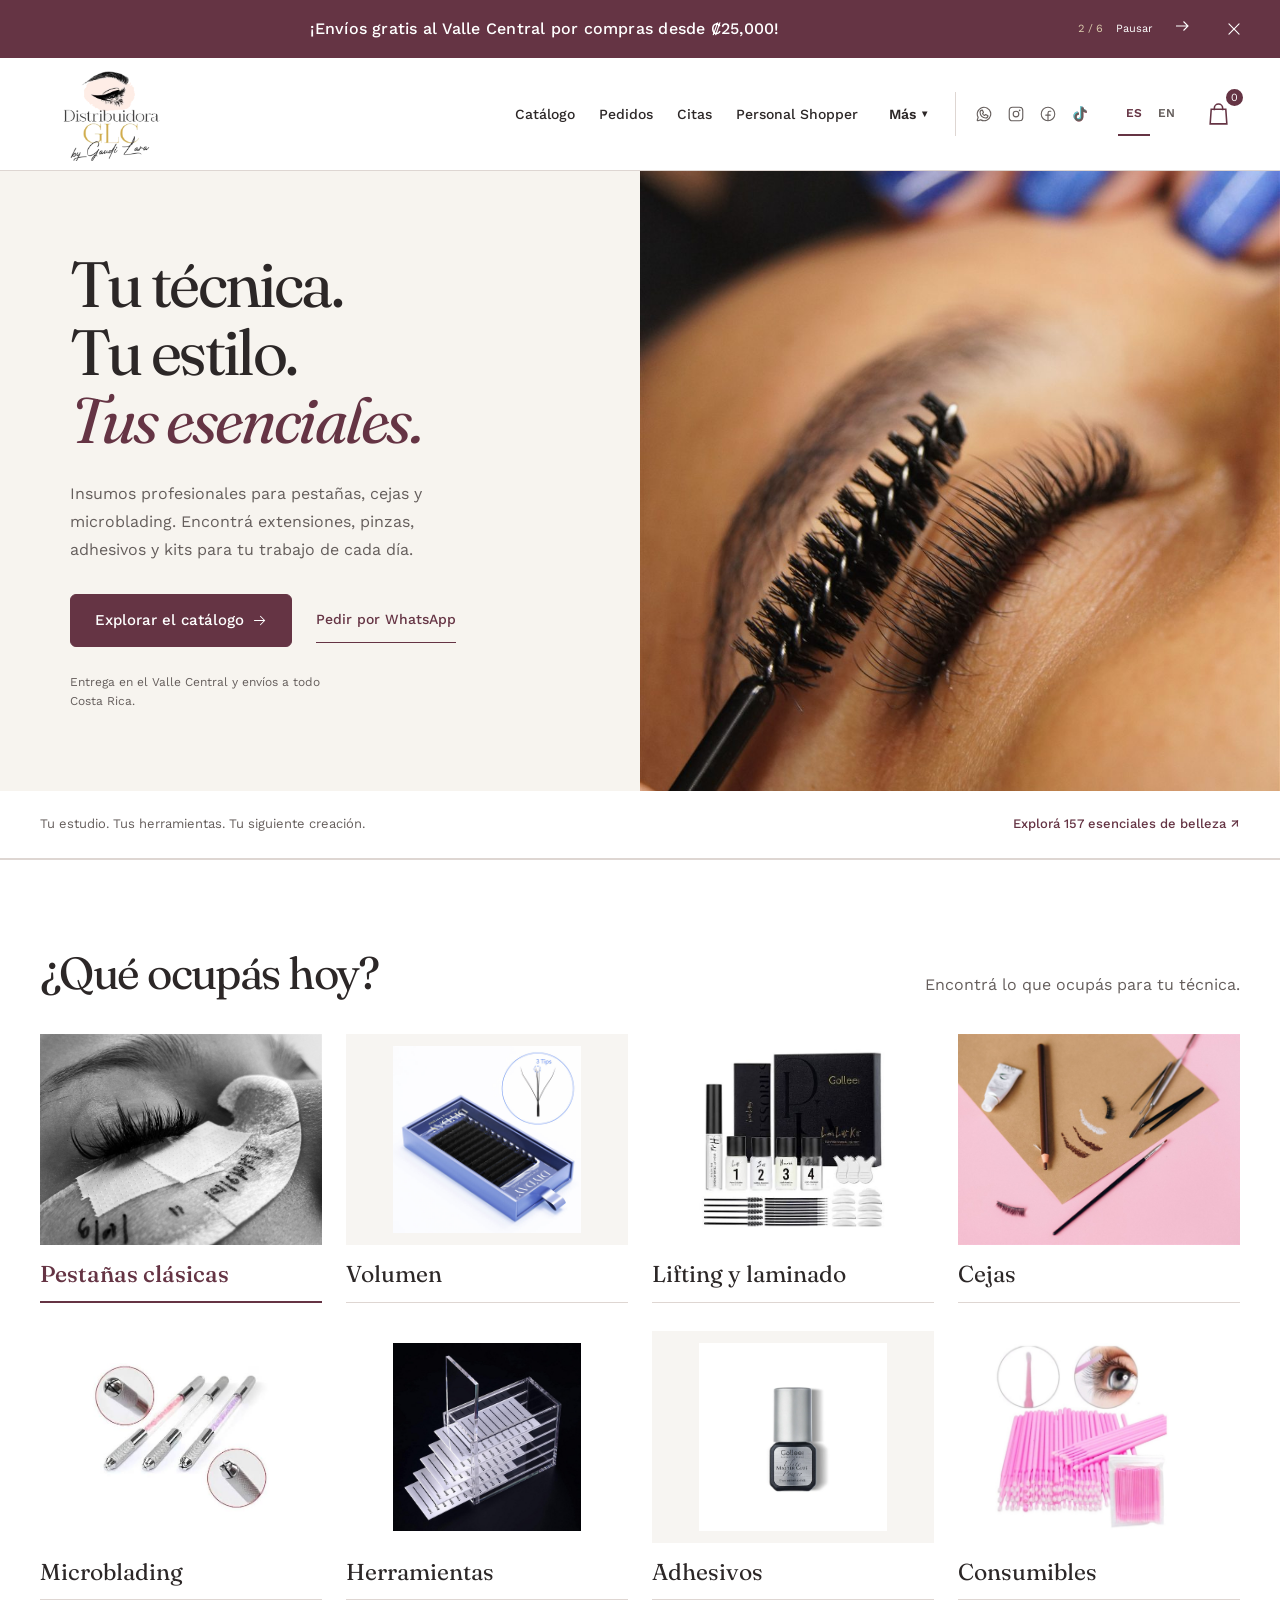
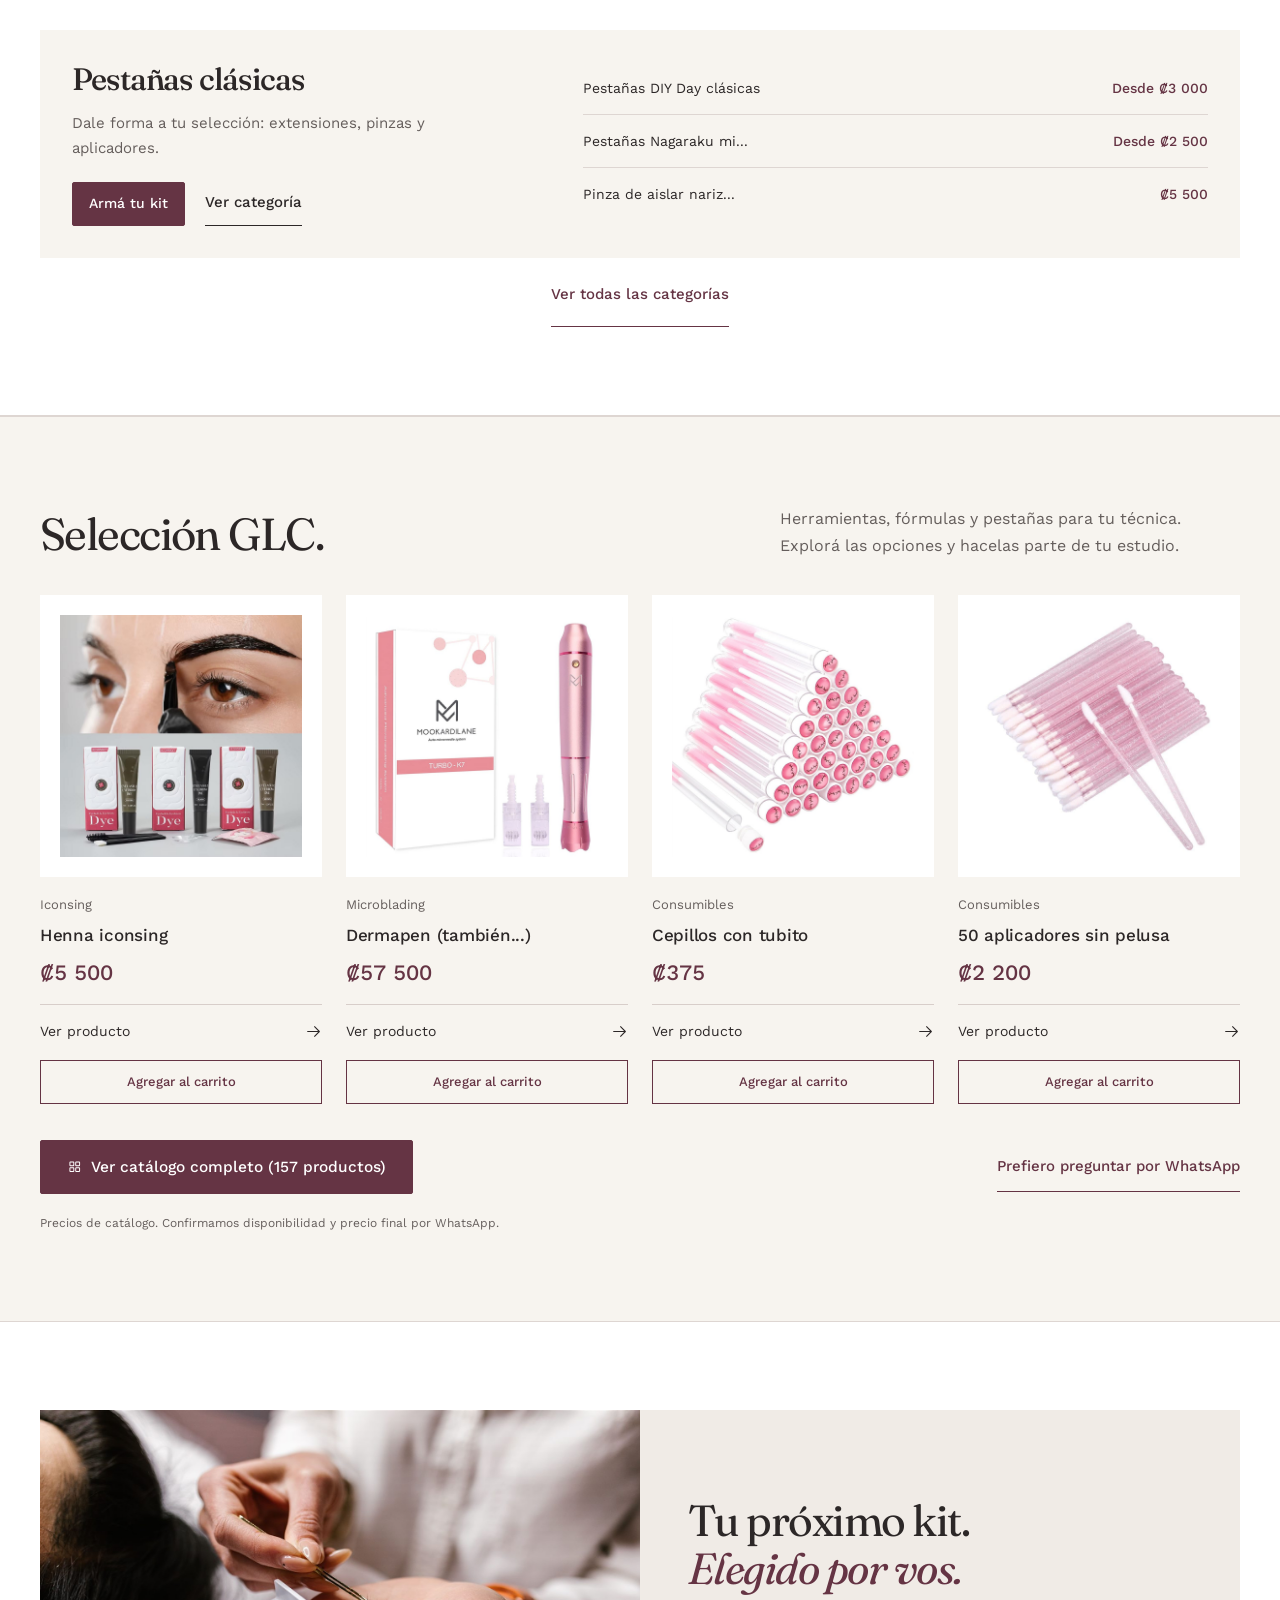
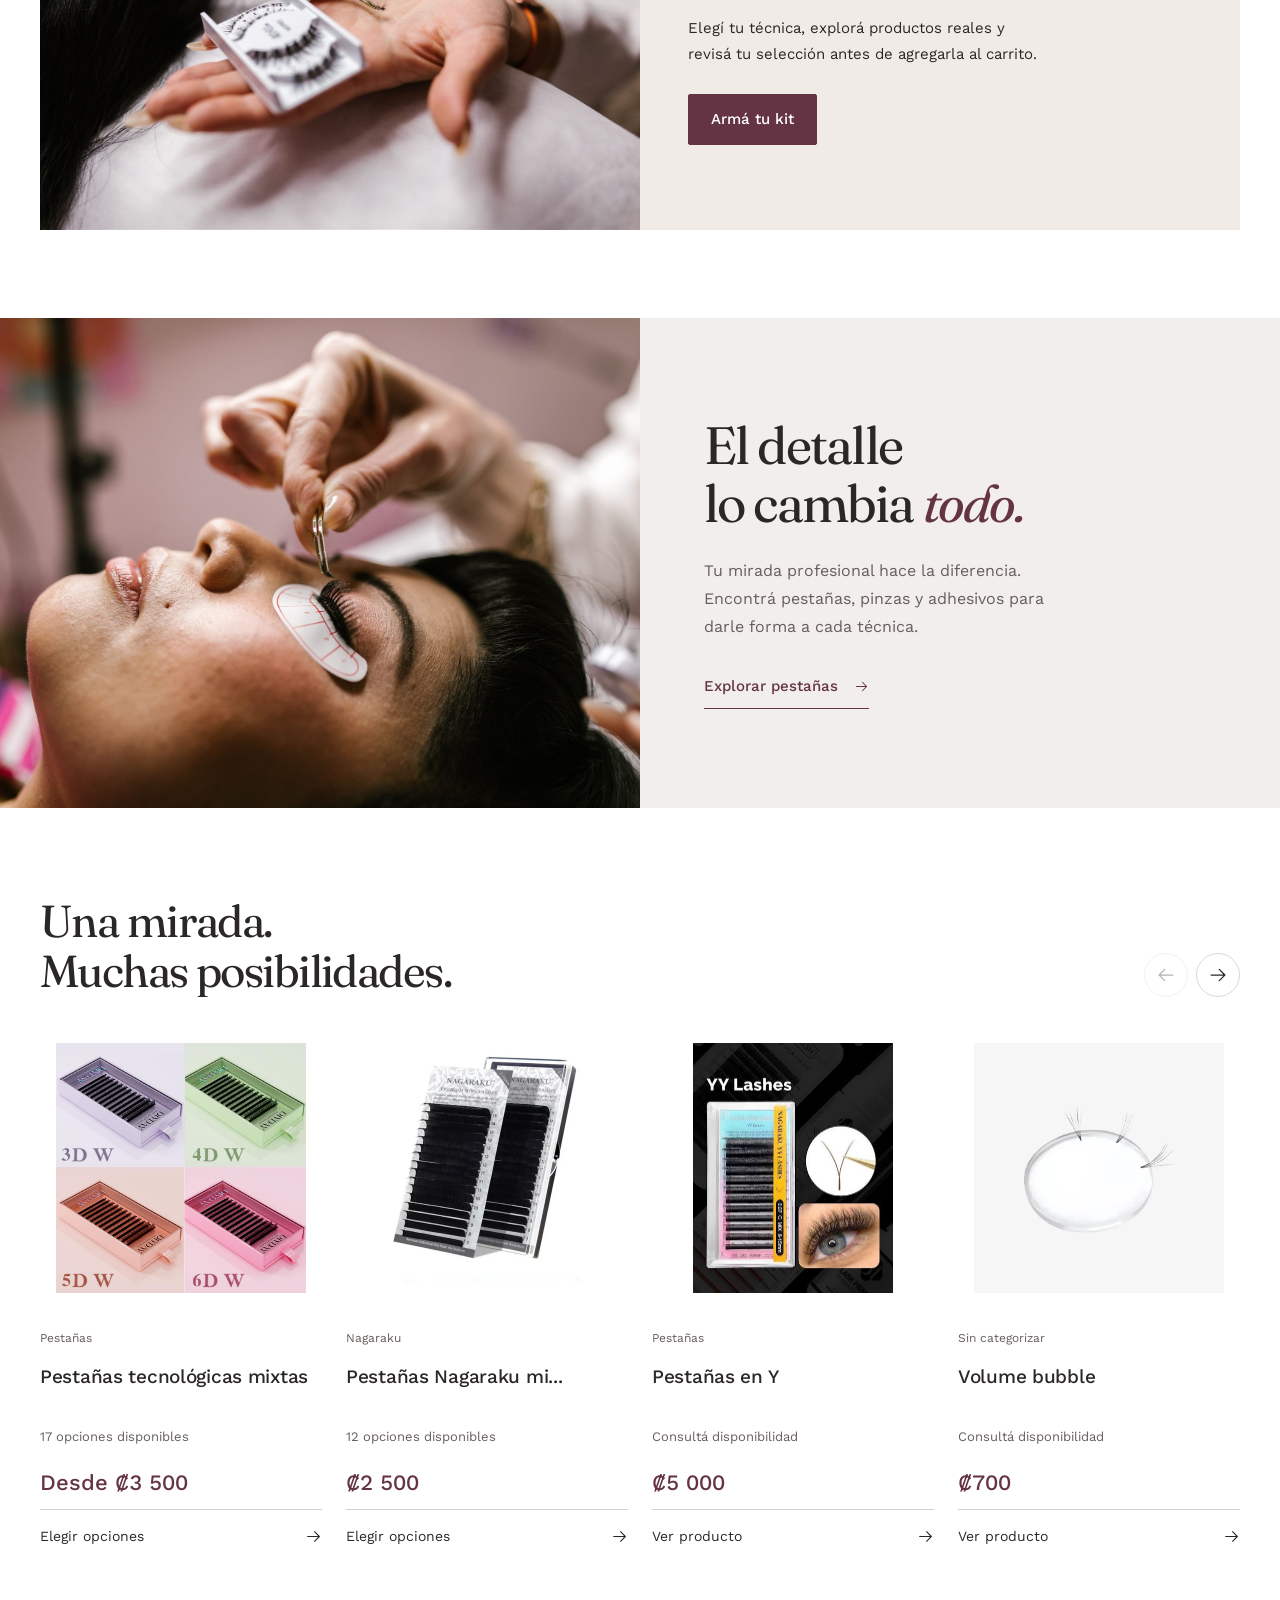
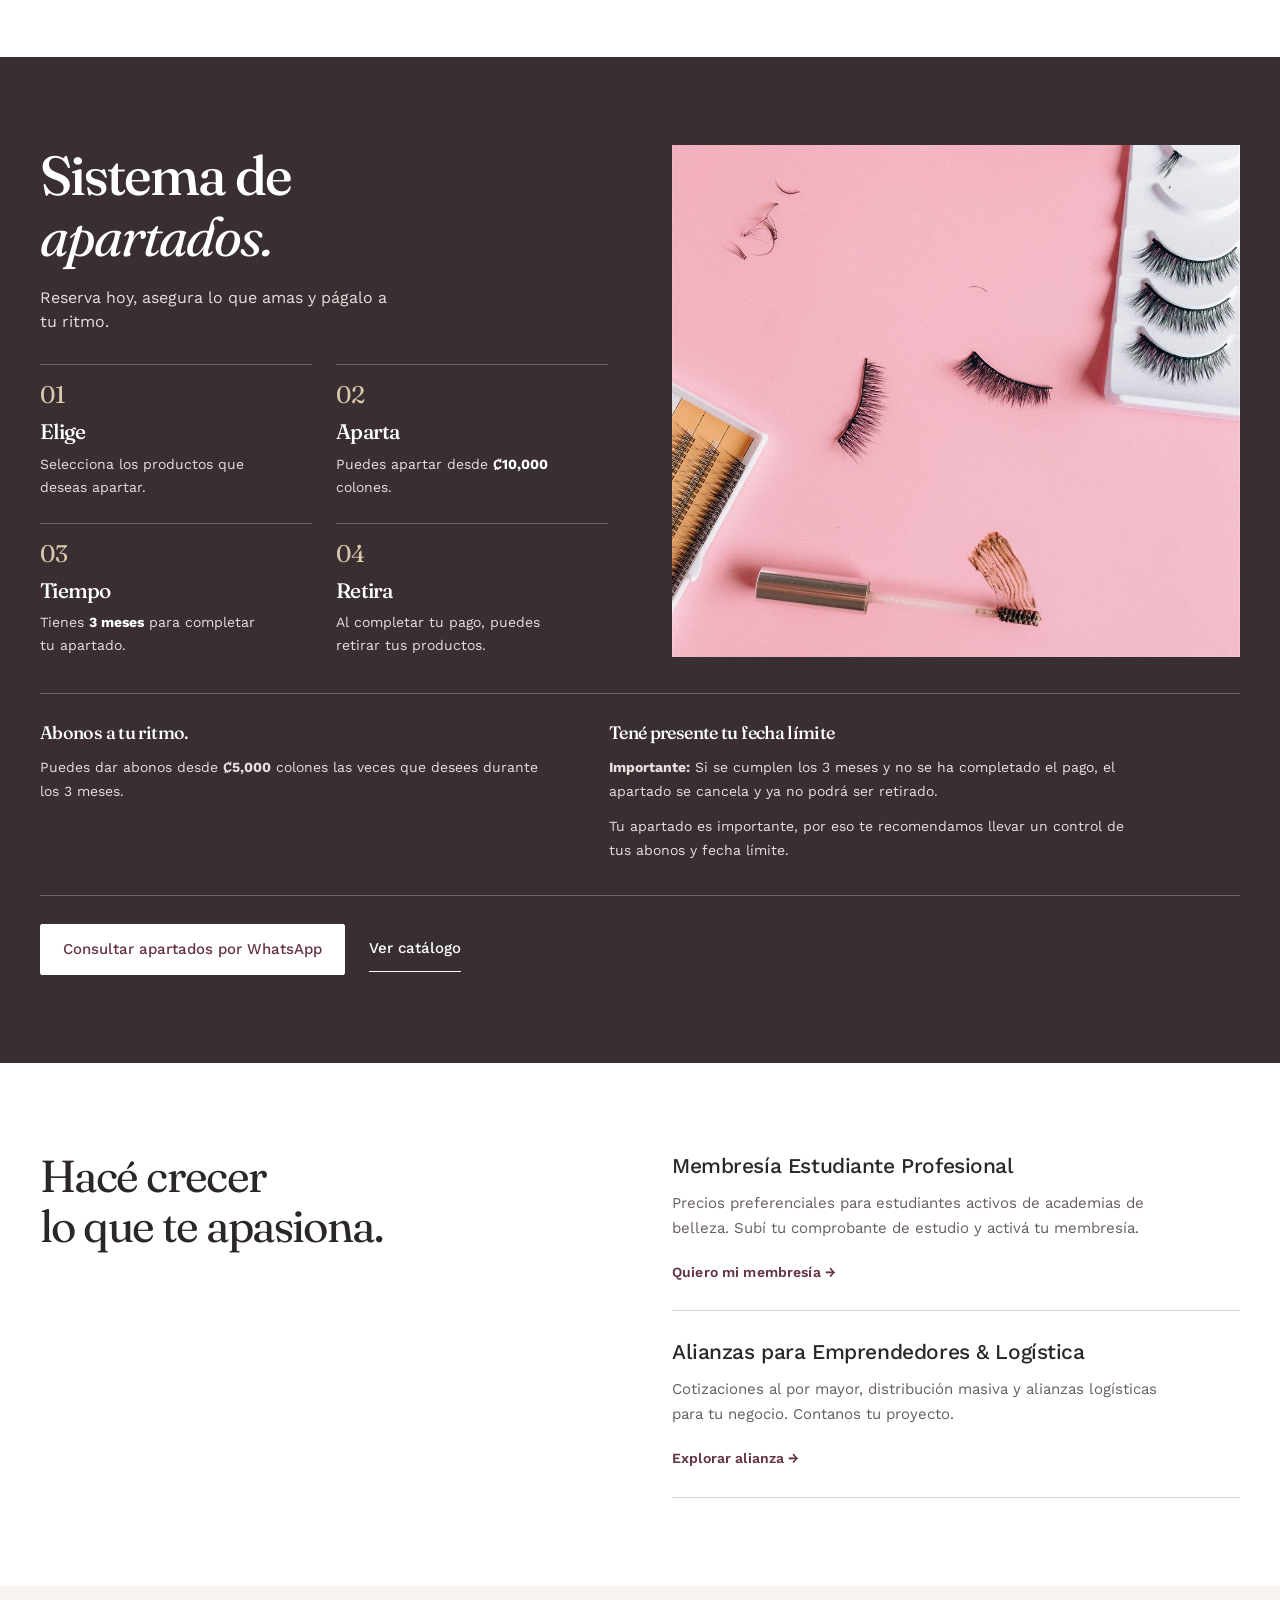
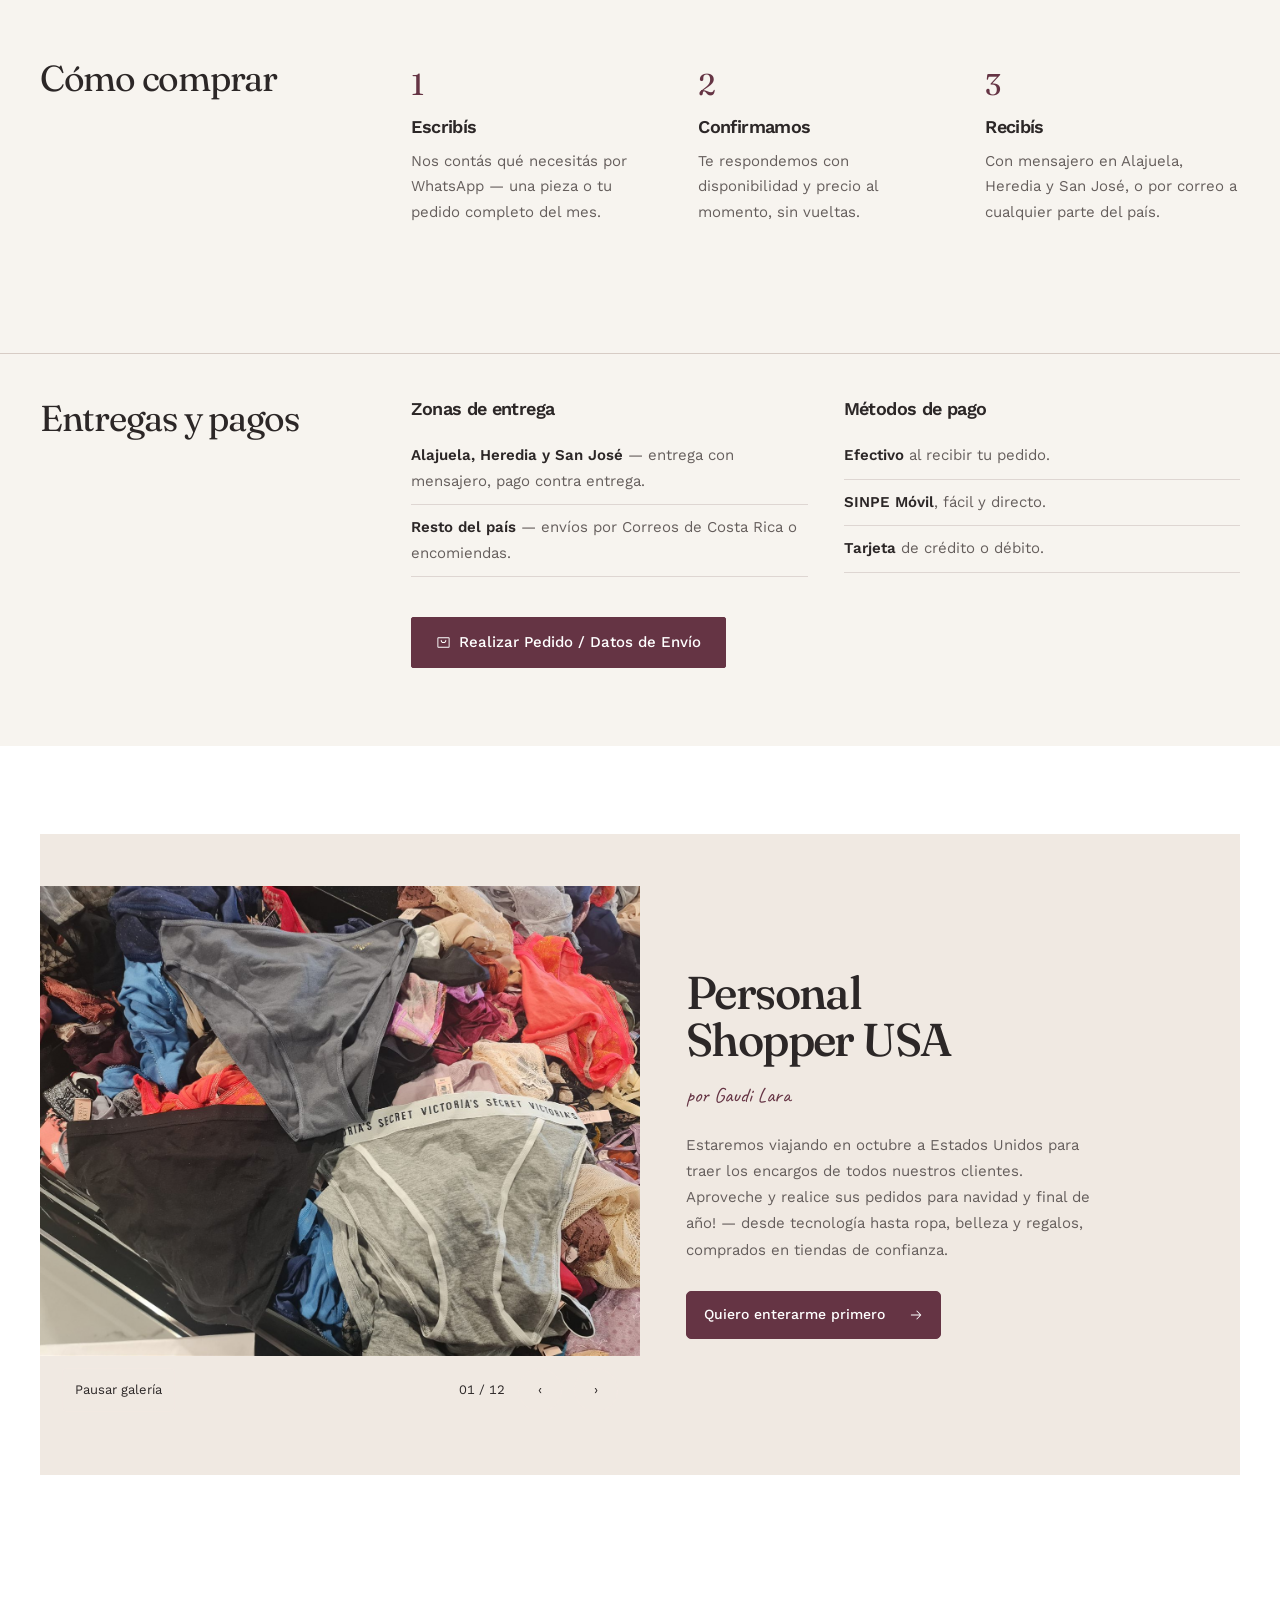
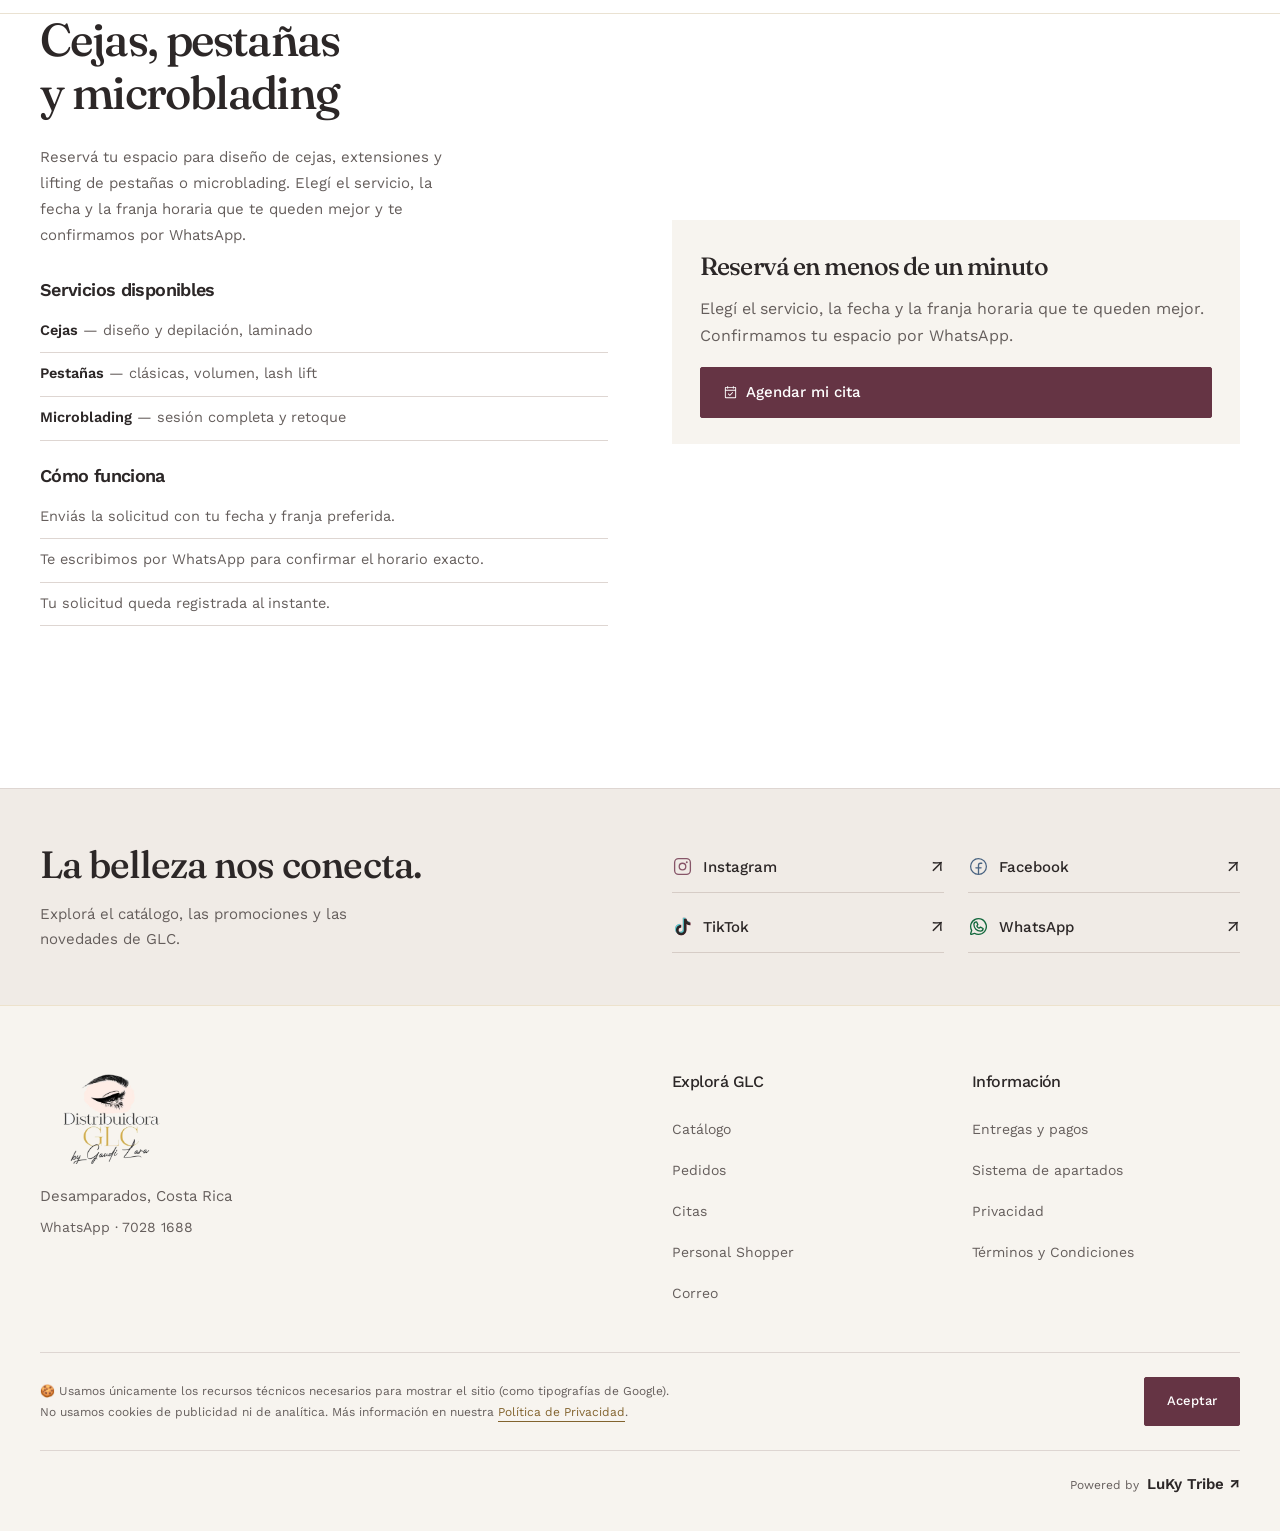
==== index.html @ bb4faa54 "feat: humanize GLC visuals and integrate owner product photography" ====
<!DOCTYPE html>
<html lang="es">
<head>
<meta charset="UTF-8">
<meta name="viewport" content="width=device-width, initial-scale=1.0">
<title>Distribuidora GLC — Suministros para pestañas y cejas</title>
<meta name="description" content="Extensiones de pestañas, pinzas, pegamentos y kits profesionales para técnicas de pestañas, cejas y microblading. Pedidos por WhatsApp, entrega en Alajuela, Heredia y San José, envíos a todo Costa Rica.">
<link rel="canonical" href="https://distribuidoraglc.com/">
<meta name="robots" content="index, follow">
<meta name="theme-color" content="#111111">

<meta property="og:type" content="website">
<meta property="og:site_name" content="Distribuidora GLC">
<meta property="og:title" content="Distribuidora GLC — Suministros para pestañas y cejas">
<meta property="og:description" content="Extensiones de pestañas, pinzas, pegamentos y kits profesionales para técnicas de pestañas, cejas y microblading. Pedidos por WhatsApp, entrega en el Valle Central y envíos a todo Costa Rica.">
<meta property="og:url" content="https://distribuidoraglc.com/">
<meta property="og:image" content="https://distribuidoraglc.com/img/hero-glc.jpg">
<meta property="og:image:width" content="959">
<meta property="og:image:height" content="960">
<meta property="og:locale" content="es_CR">
<meta name="twitter:card" content="summary_large_image">
<meta name="twitter:title" content="Distribuidora GLC — Suministros para pestañas y cejas">
<meta name="twitter:description" content="Extensiones, pinzas, pegamentos y kits profesionales para técnicas de pestañas y cejas. Pedidos por WhatsApp.">
<meta name="twitter:image" content="https://distribuidoraglc.com/img/hero-glc.jpg">

<link rel="icon" href="/favicon.ico" sizes="any">
<link rel="icon" type="image/png" sizes="32x32" href="/img/favicon-32.png">
<link rel="icon" type="image/png" sizes="16x16" href="/img/favicon-16.png">
<link rel="apple-touch-icon" sizes="180x180" href="/img/favicon-180.png">

<link rel="preconnect" href="https://fonts.googleapis.com">
<link rel="preconnect" href="https://fonts.gstatic.com" crossorigin>
<link href="https://fonts.googleapis.com/css2?family=Fraunces:opsz,wght@9..144,400;9..144,500;9..144,600&family=Work+Sans:wght@400;500;600;700&family=Caveat:wght@500;600&display=swap" rel="stylesheet">

<script type="application/ld+json">
{
  "@context": "https://schema.org",
  "@type": "LocalBusiness",
  "name": "Distribuidora GLC",
  "alternateName": "Distribuidora GLC by Gaudi Lara",
  "url": "https://distribuidoraglc.com/",
  "image": "https://distribuidoraglc.com/img/hero-glc.jpg",
  "logo": "https://distribuidoraglc.com/img/hero-glc.jpg",
  "email": "gaudicuentasglc@outlook.com",
  "telephone": "+506 7028-1688",
  "address": {
    "@type": "PostalAddress",
    "addressLocality": "Desamparados",
    "addressCountry": "CR"
  },
  "areaServed": "CR",
  "sameAs": [
    "https://www.instagram.com/distribuidoraglc",
    "https://www.facebook.com/share/1HtPLkXZZc/"
  ]
}
</script>
<style>
  :root {
    /* ---- Light Luxury / "Primer Mundo" palette (Sandbox) ---- */
    --paper: #FFFFFF;
    --blush: #F3DAD0;
    --ink: #111111;
    --ink-soft: #545454;
    --gold: #AD8A4E;
    --gold-light: #E4C989;
    --berry: #8B3A46;
    --berry-dark: #702E38;
    --line: rgba(17,17,17,0.07);
    --card: #FDFCFA;
    --shadow-soft: 0 4px 20px rgba(0,0,0,0.03);
    --shadow-hover: 0 20px 45px rgba(0,0,0,0.08);
    --ease-lux: cubic-bezier(0.25, 1, 0.5, 1);
  }

  * { box-sizing: border-box; }

  .icon {
    width: 1em;
    height: 1em;
    flex-shrink: 0;
    fill: currentColor;
    display: inline-block;
    vertical-align: -0.125em;
  }

  html { scroll-behavior: smooth; }

  body {
    margin: 0;
    background: var(--paper);
    color: var(--ink);
    font-family: 'Work Sans', sans-serif;
    font-size: 16px;
    line-height: 1.55;
    -webkit-font-smoothing: antialiased;
  }

  h1, h2, h3 {
    font-family: 'Fraunces', serif;
    font-weight: 500;
    line-height: 1.15;
    margin: 0;
    color: var(--ink);
  }

  p { margin: 0; }

  a { color: inherit; text-decoration: none; }

  .wrap {
    max-width: 1080px;
    margin: 0 auto;
    padding: 0 24px;
  }

  /* ---------- Promo banner ---------- */

  .promo-banner {
    background: linear-gradient(90deg, #1B1916 0%, #272019 50%, #1B1916 100%);
    color: #F4EADA;
    font-family: 'Work Sans', sans-serif;
    border-bottom: 1px solid rgba(173,138,78,0.35);
  }
  .promo-banner__inner {
    position: relative;
    max-width: 1080px;
    margin: 0 auto;
    padding: 10px 52px;
    display: flex;
    align-items: center;
    justify-content: center;
    gap: 14px;
  }
  .promo-banner__text {
    margin: 0;
    text-align: center;
    font-size: 13.5px;
    font-weight: 500;
    letter-spacing: 0.015em;
    color: #F4EADA;
  }
  .promo-banner__text .promo-tag {
    color: var(--gold);
    font-weight: 600;
  }
  .promo-banner__close {
    position: absolute;
    right: 14px;
    top: 50%;
    transform: translateY(-50%);
    display: inline-flex;
    align-items: center;
    justify-content: center;
    width: 26px;
    height: 26px;
    padding: 0;
    border: 0;
    border-radius: 999px;
    background: transparent;
    color: var(--gold);
    font-size: 18px;
    line-height: 1;
    cursor: pointer;
    transition: background 0.15s ease, color 0.15s ease;
  }
  .promo-banner__close:hover {
    background: rgba(173,138,78,0.18);
    color: #F4EADA;
  }
  .promo-banner.is-hidden { display: none; }

  @media (max-width: 600px) {
    .promo-banner__inner {
      padding: 9px 42px 9px 16px;
      justify-content: flex-start;
    }
    .promo-banner__text {
      text-align: left;
      font-size: 11.5px;
      line-height: 1.4;
    }
    .promo-banner__close { right: 8px; }
  }

  /* ---------- Header ---------- */

  header.site {
    position: sticky;
    top: 0;
    z-index: 20;
    background: rgba(255,255,255,0.82);
    backdrop-filter: blur(10px);
    -webkit-backdrop-filter: blur(10px);
    border-bottom: 1px solid var(--line);
    transition: box-shadow 0.4s var(--ease-lux);
  }

  .header-row {
    display: flex;
    align-items: center;
    justify-content: space-between;
    padding: 14px 24px;
    max-width: 1080px;
    margin: 0 auto;
  }

  .wordmark {
    font-family: 'Fraunces', serif;
    font-size: 20px;
    letter-spacing: 0.01em;
  }
  .wordmark span { color: var(--gold); }

  .btn {
    display: inline-flex;
    align-items: center;
    gap: 8px;
    padding: 11px 20px;
    border-radius: 999px;
    font-family: 'Work Sans', sans-serif;
    font-weight: 600;
    font-size: 14.5px;
    white-space: nowrap;
    transition: transform 0.4s var(--ease-lux), background 0.3s ease, box-shadow 0.4s var(--ease-lux);
  }
  .btn-primary {
    background: var(--berry);
    color: #FFF4EF;
  }
  .btn-primary:hover {
    background: var(--berry-dark);
    transform: translateY(-3px);
    box-shadow: var(--shadow-hover);
  }
  .btn-ghost {
    color: var(--ink);
    border-bottom: 1.5px solid var(--gold);
    border-radius: 0;
    padding: 4px 2px;
  }

  header .btn-primary { padding: 9px 18px; font-size: 13.5px; }

  .header-nav {
    display: flex;
    align-items: center;
    flex-wrap: wrap;
    justify-content: flex-end;
    gap: 9px;
  }
  .btn-nav {
    padding: 8px 14px;
    font-size: 13px;
    gap: 6px;
    color: var(--ink);
    background: rgba(42,36,34,0.05);
    border: 1px solid var(--line);
  }
  .btn-nav:hover {
    background: var(--blush);
    border-color: transparent;
    transform: translateY(-2px);
    box-shadow: var(--shadow-soft);
  }

  .nav-more { position: relative; }
  .nav-more__caret { display: inline-block; font-size: 10px; transition: transform 0.25s var(--ease-lux); }
  .nav-more.is-open .nav-more__caret { transform: rotate(180deg); }
  .nav-more__menu {
    position: absolute; top: calc(100% + 8px); right: 0; z-index: 25; min-width: 170px;
    background: var(--paper); border: 1px solid var(--line); border-radius: 14px;
    box-shadow: var(--shadow-hover); padding: 8px; display: none; flex-direction: column; gap: 2px;
  }
  .nav-more.is-open .nav-more__menu { display: flex; }
  .nav-more__menu a {
    display: flex; align-items: center; gap: 8px; padding: 10px 12px; border-radius: 9px;
    font-size: 13.5px; font-weight: 600; color: var(--ink); transition: background 0.2s ease;
  }
  .nav-more__menu a:hover { background: var(--blush); }
  .nav-more__menu .icon { color: var(--gold); }

  @media (max-width: 860px) {
    .header-row {
      flex-wrap: wrap;
      justify-content: center;
      gap: 12px;
    }
    .header-nav {
      width: 100%;
      justify-content: center;
      gap: 8px;
    }
    .btn-nav { padding: 7px 12px; font-size: 12.5px; }
  }

  /* ---------- Hero ---------- */

  .hero { padding: 76px 0 72px; background: #FAF8F5; }
  .hero .wrap {
    display: grid; grid-template-columns: 1.12fr 1fr;
    gap: clamp(32px, 5vw, 72px); align-items: center;
  }
  .hero-copy, .hero-art { min-width: 0; }
  .hero-eyebrow {
    margin: 0 0 22px; font-size: 11px; font-weight: 600;
    letter-spacing: 0.14em; text-transform: uppercase; color: var(--berry);
  }
  .hero h1 {
    font-size: clamp(38px, 4.8vw, 58px); line-height: 1.08;
    letter-spacing: -0.035em; max-width: 15ch; text-wrap: balance;
  }
  .hero h1 span { color: var(--berry); }
  .hero .lede {
    margin-top: 24px; max-width: 43ch; color: var(--ink-soft);
    font-size: 16px; line-height: 1.75;
  }
  .hero .ctas {
    margin-top: 30px; display: flex; align-items: center;
    gap: 20px; flex-wrap: wrap;
  }
  .hero .btn-primary {
    min-height: 48px; padding: 14px 22px; border-radius: 6px;
    white-space: normal; justify-content: center;
  }
  .hero .btn-primary:hover { transform: none; box-shadow: none; }
  .hero .btn-ghost { min-height: 44px; font-size: 14px; }
  .hero-delivery {
    margin-top: 24px; max-width: 40ch; color: var(--ink-soft);
    font-size: 12px; line-height: 1.65;
  }
  .hero .wrap { grid-template-columns: 1fr; }
  .hero-copy { width: 100%; max-width: 780px; margin: 0 auto; }
  .hero.has-image .wrap { grid-template-columns: minmax(0, .92fr) minmax(0, 1.08fr); }
  .hero-media { margin: 0; min-width: 0; }
  .hero-media img { display: block; width: 100%; height: auto; aspect-ratio: 6 / 5; object-fit: cover; object-position: 52% 48%; }
  @media (max-width: 820px) {
    .hero { padding: 44px 0 40px; }
    .hero .wrap { grid-template-columns: 1fr; gap: 0; }
    .hero h1 { max-width: 18ch; }
    .hero-copy { max-width: none; }
    .hero.has-image .wrap { grid-template-columns: 1fr; }
    .hero-media img { max-height: 62vh; aspect-ratio: 4 / 3; object-position: 50% 48%; }
  }
  @media (max-width: 480px) {
    .hero .wrap { padding-inline: 20px; }
    .hero-eyebrow { font-size: 10px; letter-spacing: 0.1em; margin-bottom: 18px; }
    .hero .lede { margin-top: 20px; font-size: 15px; }
    .hero .ctas { flex-direction: column; align-items: stretch; gap: 10px; }
    .hero .btn-ghost { align-self: center; }
    .hero-delivery { margin-top: 18px; }
  }

  /* ---------- Franja cinematográfica: fotografía real, sin video falso ---------- */
  .cine { position: relative; background: #14110F; padding: 60px 0 52px; overflow: hidden; }
  .cine__grain {
    position: absolute; inset: 0; pointer-events: none; opacity: 0.5; mix-blend-mode: overlay;
    background-image: url("data:image/svg+xml,%3Csvg xmlns='http://www.w3.org/2000/svg'%3E%3Cfilter id='n'%3E%3CfeTurbulence type='fractalNoise' baseFrequency='0.85' numOctaves='2' stitchTiles='stitch'/%3E%3C/filter%3E%3Crect width='100%25' height='100%25' filter='url(%23n)'/%3E%3C/svg%3E");
  }
  .cine__caption { position: relative; text-align: center; max-width: 46ch; margin: 0 auto 36px; }
  .cine__kicker { font-size: 13px; font-weight: 600; letter-spacing: 0.14em; text-transform: uppercase; color: var(--gold-light); margin-bottom: 10px; }
  .cine__caption h2 { color: #FBF6F0; font-size: clamp(23px, 3.2vw, 32px); }
  .cine__strip {
    position: relative; display: grid; grid-template-columns: repeat(4, 1fr); gap: 3px;
    -webkit-mask-image: linear-gradient(90deg, transparent 0, #000 4%, #000 96%, transparent 100%);
    mask-image: linear-gradient(90deg, transparent 0, #000 4%, #000 96%, transparent 100%);
  }
  .cine__frame { position: relative; aspect-ratio: 3 / 4; overflow: hidden; margin: 0; }
  .cine__frame img {
    width: 100%; height: 100%; object-fit: cover; display: block;
    transform: scale(1.1); transition: transform 6s var(--ease-lux);
  }
  .cine__strip.is-visible .cine__frame img { transform: scale(1); }
  .cine__frame:hover img { transform: scale(1.06); transition-duration: 0.8s; }
  .cine__frame figcaption {
    position: absolute; left: 0; right: 0; bottom: 0; margin: 0; padding: 16px 12px 12px;
    background: linear-gradient(to top, rgba(0,0,0,0.7), transparent);
    color: #FBF6F0; font-size: 11px; font-weight: 600; letter-spacing: 0.05em; text-transform: uppercase;
  }
  @media (max-width: 700px) {
    .cine { padding: 44px 0 40px; }
    .cine__strip { grid-template-columns: repeat(2, 1fr); gap: 4px; }
  }
  @media (prefers-reduced-motion: reduce) {
    .cine__frame img { transition: none; transform: none; }
    .cine__frame:hover img { transform: none; }
  }

  /* ---------- Sections ---------- */

  section { padding: 50px 0; }
  .section-head { max-width: 46ch; margin-bottom: 30px; }
  .section-head h2 { font-size: clamp(26px, 3.4vw, 34px); }
  .section-head p.kicker {
    font-size: 14px;
    color: var(--gold);
    font-weight: 600;
    margin-bottom: 8px;
  }

  /* Steps */
  .steps {
    display: flex;
    flex-wrap: wrap;
    gap: 28px;
  }
  .step {
    flex: 1 1 220px;
    border-top: 1px solid var(--line);
    padding-top: 18px;
    transition: border-color 0.4s var(--ease-lux);
  }
  .step:hover { border-top-color: var(--gold); }
  .step .num {
    font-family: 'Fraunces', serif;
    font-size: 34px;
    color: var(--gold);
    display: block;
    margin-bottom: 6px;
  }
  .step h3 { font-size: 19px; margin-bottom: 6px; }
  .step p { color: var(--ink-soft); font-size: 15px; }

  /* Catalog */
  .catalog-wrap { background: var(--paper); border-top: 1px solid var(--line); border-bottom: 1px solid var(--line); }
  .cat-grid {
    display: grid;
    grid-template-columns: repeat(auto-fit, minmax(230px, 1fr));
    gap: 22px;
  }
  /* ---- Rail editorial: una categoría destacada (más movimiento) + el resto en
     formato compacto -- nunca 12 tarjetas idénticas en fila. ---- */
  .cat-grid--editorial { grid-template-columns: repeat(4, 1fr); }
  .cat-grid--editorial .cat-card--feature { grid-column: span 2; }
  .cat-grid--editorial .cat-card--feature .cat-card__photo { aspect-ratio: 16 / 9; }
  .cat-grid--editorial .cat-card--feature h3 { font-size: 22px; }
  @media (max-width: 700px) {
    .cat-grid--editorial { grid-template-columns: repeat(2, 1fr); }
  }
  .cat-card {
    display: block;
    width: 100%;
    text-align: left;
    font: inherit;
    color: inherit;
    cursor: pointer;
    background: var(--card);
    border: 1px solid var(--line);
    border-radius: 18px;
    padding: 20px 20px 26px;
    box-shadow: var(--shadow-soft);
    transition: transform 0.4s var(--ease-lux), box-shadow 0.4s var(--ease-lux), border-color 0.4s var(--ease-lux);
  }
  .cat-card:hover, .cat-card:focus-visible {
    transform: translateY(-4px);
    box-shadow: var(--shadow-hover);
    border-color: rgba(173,138,78,0.35);
  }
  .cat-card__photo,
  .feat-card__photo {
    position: relative;
    width: 100%;
    aspect-ratio: 4 / 5;
    border-radius: 14px;
    overflow: hidden;
    margin-bottom: 16px;
    background:
      radial-gradient(circle at 30% 20%, rgba(255,255,255,0.9), transparent 55%),
      linear-gradient(150deg, var(--blush) 0%, #FDF8F4 60%, #FFFFFF 100%);
    display: flex;
    align-items: center;
    justify-content: center;
  }
  .feat-card__photo { aspect-ratio: 1; margin-bottom: 0; border-radius: 0; }
  .cat-card__photo img,
  .feat-card__photo img {
    position: absolute;
    inset: 0;
    width: 100%;
    height: 100%;
    object-fit: cover;
    display: block;
    transition: transform 0.6s var(--ease-lux);
  }
  .cat-card:hover .cat-card__photo img,
  .feat-card:hover .feat-card__photo img { transform: scale(1.08); }

  /* ---- Estado sin foto: identidad por categoría (tinte + ícono + monograma),
     compartida con el catálogo completo -- nunca el mismo ícono genérico
     repetido en todas las tarjetas. ---- */
  .cat-card__photo[data-tint="gold"], .feat-card__photo[data-tint="gold"] { background: radial-gradient(circle at 30% 18%, rgba(255,255,255,0.85), transparent 55%), linear-gradient(150deg, var(--gold-light) 0%, var(--blush) 55%, #FFFDF9 100%); }
  .cat-card__photo[data-tint="berry"], .feat-card__photo[data-tint="berry"] { background: radial-gradient(circle at 30% 18%, rgba(255,255,255,0.85), transparent 55%), linear-gradient(150deg, rgba(139,58,70,0.24) 0%, var(--blush) 55%, #FFFDF9 100%); }
  .cat-card__photo[data-tint="neutral"], .feat-card__photo[data-tint="neutral"] { background: radial-gradient(circle at 30% 18%, rgba(255,255,255,0.9), transparent 55%), linear-gradient(150deg, var(--blush) 0%, #FDF8F4 60%, #FFFFFF 100%); }
  .cat-card__photo[data-tint="ink"], .feat-card__photo[data-tint="ink"] { background: radial-gradient(circle at 30% 18%, rgba(255,255,255,0.85), transparent 55%), linear-gradient(150deg, rgba(17,17,17,0.1) 0%, #F4F1ED 55%, #FFFFFF 100%); }
  .cat-card__photo::before, .feat-card__photo::before {
    content: ""; position: absolute; inset: 0; pointer-events: none;
    background-image: repeating-linear-gradient(135deg, rgba(17,17,17,0.035) 0, rgba(17,17,17,0.035) 1px, transparent 1px, transparent 13px);
    opacity: 0.6;
  }
  .cat-card__photo.has-photo::before, .feat-card__photo.has-photo::before { display: none; }
  .ph-mono {
    position: absolute; top: -0.05em; left: 50%; transform: translateX(-50%);
    font-family: 'Fraunces', serif; font-weight: 500; font-size: 92px; line-height: 1;
    color: rgba(17,17,17,0.055); pointer-events: none; user-select: none;
  }
  .cat-card__photo[data-tint="gold"] .ph-mono, .feat-card__photo[data-tint="gold"] .ph-mono { color: rgba(173,138,78,0.14); }
  .cat-card__photo[data-tint="berry"] .ph-mono, .feat-card__photo[data-tint="berry"] .ph-mono { color: rgba(139,58,70,0.13); }
  .cat-card__placeholder {
    position: relative;
    display: flex;
    flex-direction: column;
    align-items: center;
    gap: 10px;
    padding: 0 16px;
    text-align: center;
  }
  .cat-card__icon {
    width: 46px;
    height: 46px;
    display: flex;
    align-items: center;
    justify-content: center;
    border-radius: 999px;
    background: rgba(255,255,255,0.7);
    border: 1px solid rgba(173,138,78,0.3);
    color: var(--gold);
    transition: transform 0.4s var(--ease-lux);
  }
  .cat-card:hover .cat-card__icon, .feat-card:hover .cat-card__icon { transform: scale(1.06); }
  .cat-card__photo[data-tint="berry"] .cat-card__icon, .feat-card__photo[data-tint="berry"] .cat-card__icon { color: var(--berry); border-color: rgba(139,58,70,0.35); }
  .cat-card__photo[data-tint="ink"] .cat-card__icon, .feat-card__photo[data-tint="ink"] .cat-card__icon { color: var(--ink-soft); border-color: rgba(17,17,17,0.16); }
  .cat-card__icon .icon { width: 20px; height: 20px; }
  .cat-card__placeholder span {
    font-size: 11.5px;
    font-weight: 600;
    letter-spacing: 0.04em;
    text-transform: uppercase;
    color: var(--ink-soft);
    opacity: 0.85;
  }
  .cat-card .mark {
    width: 34px; height: 2px; background: var(--berry); margin-bottom: 16px;
  }
  .cat-card h3 { font-size: 18px; margin-bottom: 6px; }
  .cat-card p { color: var(--ink-soft); font-size: 14.5px; }
  .cat-card__count { display: inline-flex; align-items: center; gap: 6px; margin-top: 12px; font-size: 13px; font-weight: 600; color: var(--gold); }
  .cat-card__count .icon { width: 13px; height: 13px; }

  /* Entrega / pagos */
  .info-grid {
    display: flex;
    flex-wrap: wrap;
    gap: 40px;
  }
  .info-grid > div { flex: 1 1 260px; }
  .info-grid h3 { font-size: 20px; margin-bottom: 14px; }
  .info-grid ul { margin: 0; padding: 0; list-style: none; }
  .info-grid li {
    padding: 10px 0;
    border-bottom: 1px solid var(--line);
    color: var(--ink-soft);
    font-size: 15px;
  }
  .info-grid li strong { color: var(--ink); font-weight: 600; }
  .entrega-cta { margin-top: 36px; }
  .entrega-cta .btn-primary { padding: 13px 24px; font-size: 15px; }

  /* ---------- Seguinos (social) ---------- */
  .social-follow { background: var(--blush); padding: 46px 0; }
  .social-follow__inner { text-align: center; max-width: 52ch; margin: 0 auto; }
  .social-follow__inner h2 { font-size: clamp(22px, 2.8vw, 28px); margin-top: 8px; }
  .social-follow__links { margin-top: 22px; display: flex; justify-content: center; flex-wrap: wrap; gap: 14px; }
  .social-follow .btn-ghost { border-bottom-color: var(--berry); }

  /* Personal shopper */
  .shopper {
    background: var(--ink);
    color: #F2E9E2;
  }
  .shopper .badge {
    display: inline-block;
    font-size: 13px;
    font-weight: 600;
    color: var(--ink);
    background: var(--blush);
    padding: 5px 14px;
    border-radius: 999px;
    margin-bottom: 18px;
  }
  .shopper h2 {
    color: #FBF6F0;
    font-size: clamp(26px, 3.6vw, 36px);
    max-width: 16ch;
  }
  .shopper .lede {
    margin-top: 16px;
    max-width: 50ch;
    color: #D8C9BF;
    font-size: 16.5px;
  }
  .store-row {
    margin-top: 26px;
    display: flex;
    flex-wrap: wrap;
    gap: 10px;
  }
  .chip {
    border: 1px solid rgba(242,233,226,0.35);
    color: #F2E9E2;
    font-size: 13.5px;
    padding: 7px 14px;
    border-radius: 999px;
  }
  .shopper .ctas { margin-top: 32px; }
  .shopper .btn-primary { background: var(--blush); color: var(--ink); }
  .shopper .btn-primary:hover { background: #EEC9BA; }
  .shopper__by { font-family: 'Caveat', cursive; font-size: 19px; color: var(--gold-light); margin-top: 4px; }
  .shopper__grid { display: flex; flex-wrap: wrap; gap: 44px; align-items: flex-start; margin-top: 30px; }
  .shopper__intro { flex: 1 1 380px; }
  .shopper__form-card { flex: 1 1 340px; }

  .shopper-card {
    background: rgba(251,246,240,0.05);
    color: #F2E9E2;
    border: 1px solid rgba(173,138,78,0.28);
    border-radius: 16px;
    padding: 26px 24px;
  }
  .shopper-card__title {
    font-family: 'Fraunces', serif;
    font-weight: 500;
    font-size: 21px;
    line-height: 1.2;
    color: #FBF6F0;
    margin-bottom: 12px;
  }
  .shopper-card__desc {
    color: #D8C9BF;
    font-size: 14.5px;
    line-height: 1.55;
    margin-bottom: 22px;
  }

  .shopper-form { display: flex; flex-direction: column; gap: 15px; }
  .shopper-form__field { display: flex; flex-direction: column; gap: 6px; }
  .shopper-form__field > span {
    font-size: 12.5px;
    font-weight: 600;
    letter-spacing: 0.02em;
    color: #EED9CC;
  }
  .shopper-form input,
  .shopper-form textarea {
    width: 100%;
    background: rgba(251,246,240,0.06);
    border: 1px solid rgba(242,233,226,0.28);
    border-radius: 10px;
    padding: 11px 13px;
    color: #FBF6F0;
    font-family: 'Work Sans', sans-serif;
    font-size: 14.5px;
    transition: border-color 0.15s ease, background 0.15s ease;
  }
  .shopper-form input::placeholder,
  .shopper-form textarea::placeholder { color: rgba(216,201,191,0.55); }
  .shopper-form input:focus,
  .shopper-form textarea:focus {
    outline: none;
    border-color: var(--gold);
    background: rgba(251,246,240,0.1);
  }
  .shopper-form textarea { resize: vertical; min-height: 130px; }
  .shopper-form__submit {
    margin-top: 4px;
    width: 100%;
    justify-content: center;
    background: var(--gold);
    color: var(--ink);
    border: 0;
    cursor: pointer;
    font-size: 15px;
    padding: 13px 20px;
    letter-spacing: 0.01em;
  }
  .shopper-form__submit:hover { background: #C79E5C; transform: translateY(-1px); }

  @media (max-width: 820px) {
    .shopper__grid { gap: 32px; }
  }

  /* ---------- Agendar citas (cejas, pestañas y microblading) ---------- */

  .citas {
    background: var(--ink);
    color: #F2E9E2;
    border-top: 1px solid rgba(173,138,78,0.25);
  }
  .citas .kicker {
    font-size: 14px;
    font-weight: 600;
    color: var(--gold);
    margin-bottom: 8px;
  }
  .citas h2 {
    color: #FBF6F0;
    font-size: clamp(26px, 3.6vw, 36px);
    max-width: 20ch;
  }
  .citas__lede {
    margin-top: 16px;
    max-width: 52ch;
    color: #D8C9BF;
    font-size: 16.5px;
  }
  .citas__grid {
    margin-top: 34px;
    display: flex;
    flex-wrap: wrap;
    gap: 44px;
    align-items: flex-start;
  }
  .citas__info { flex: 1 1 280px; }
  .citas__info h3 {
    font-family: 'Fraunces', serif;
    font-weight: 500;
    font-size: 19px;
    color: #FBF6F0;
    margin-bottom: 10px;
  }
  .citas__info ul { margin: 0 0 24px; padding: 0; list-style: none; }
  .citas__info li {
    padding: 9px 0;
    border-bottom: 1px solid rgba(242,233,226,0.16);
    color: #D8C9BF;
    font-size: 14.5px;
  }
  .citas__info li strong { color: #F4EADA; font-weight: 600; }

  .cita-card {
    flex: 1 1 380px;
    background: rgba(251,246,240,0.04);
    border: 1px solid rgba(173,138,78,0.28);
    border-radius: 16px;
    padding: 28px 26px;
  }
  .cita-form { display: flex; flex-wrap: wrap; gap: 16px; }
  .cita-field { display: flex; flex-direction: column; gap: 6px; flex: 1 1 100%; }
  .cita-field.half { flex: 1 1 calc(50% - 8px); }
  .cita-field > label {
    font-size: 12px;
    font-weight: 600;
    letter-spacing: 0.04em;
    text-transform: uppercase;
    color: #EED9CC;
  }
  .cita-field__label {
    margin: 0; font-size: 12px; font-weight: 600;
    letter-spacing: 0.04em; text-transform: uppercase; color: #EED9CC;
  }
  .cita-field .req { color: var(--gold); margin-left: 3px; }
  .cita-form input,
  .cita-form select,
  .cita-form textarea {
    width: 100%;
    background: rgba(251,246,240,0.06);
    border: 1px solid rgba(242,233,226,0.26);
    border-radius: 10px;
    padding: 12px 13px;
    color: #FBF6F0;
    font-family: 'Work Sans', sans-serif;
    font-size: 15px;
    transition: border-color 0.15s ease, background 0.15s ease;
  }
  .cita-form select {
    appearance: none;
    -webkit-appearance: none;
    background-image: url("data:image/svg+xml,%3Csvg xmlns='http://www.w3.org/2000/svg' width='12' height='8' viewBox='0 0 12 8' fill='none'%3E%3Cpath d='M1 1.5 6 6.5 11 1.5' stroke='%23AD8A4E' stroke-width='1.6' stroke-linecap='round' stroke-linejoin='round'/%3E%3C/svg%3E");
    background-repeat: no-repeat;
    background-position: right 14px center;
    padding-right: 40px;
  }
  .cita-form option, .cita-form optgroup { color: var(--ink); }
  .cita-form input::placeholder,
  .cita-form textarea::placeholder { color: rgba(216,201,191,0.5); }
  .cita-form input:focus,
  .cita-form select:focus,
  .cita-form textarea:focus {
    outline: none;
    border-color: var(--gold);
    background: rgba(251,246,240,0.1);
  }
  .cita-form textarea { resize: vertical; min-height: 90px; }
  .cita-field.invalid input,
  .cita-field.invalid select,
  .cita-field.invalid textarea {
    border-color: #E2857F;
    background: rgba(226,133,127,0.08);
  }
  .cita-field .error-msg {
    display: none;
    font-size: 11.5px;
    font-weight: 500;
    color: #EDA8A2;
  }
  .cita-field.invalid .error-msg { display: block; }
  .cita-consent { margin-top: 2px; }
  .cita-field.cita-consent > label.cita-consent__label {
    display: flex;
    align-items: flex-start;
    gap: 10px;
    font-size: 12.5px;
    font-weight: 400;
    letter-spacing: 0.01em;
    line-height: 1.5;
    text-transform: none;
    color: #C9B9AE;
    cursor: pointer;
  }
  .cita-consent__label input[type="checkbox"] {
    width: 18px;
    height: 18px;
    min-width: 18px;
    margin: 1px 0 0;
    padding: 0;
    border: 0;
    border-radius: 0;
    background: none;
    appearance: auto;
    -webkit-appearance: checkbox;
    accent-color: var(--gold);
    cursor: pointer;
  }
  .cita-consent__label a { color: #E7CFA0; text-decoration: underline; }
  .cita-consent.invalid .cita-consent__label { color: #EDA8A2; }
  .cita-consent.invalid .cita-consent__label input[type="checkbox"] {
    outline: 2px solid #E2857F;
    outline-offset: 2px;
  }
  .cita-status {
    flex: 1 1 100%;
    display: none;
    border-radius: 10px;
    padding: 12px 14px;
    font-size: 13.5px;
    font-weight: 500;
  }
  .cita-status.error {
    display: block;
    background: rgba(226,133,127,0.12);
    color: #EDA8A2;
    border: 1px solid rgba(226,133,127,0.4);
  }
  .cita-status.ok {
    display: block;
    background: rgba(173,138,78,0.14);
    color: #E7CFA0;
    border: 1px solid rgba(173,138,78,0.45);
  }
  .cita-submit {
    flex: 1 1 100%;
    margin-top: 4px;
    width: 100%;
    justify-content: center;
    background: var(--gold);
    color: var(--ink);
    border: 0;
    cursor: pointer;
    font-size: 15px;
    padding: 14px 20px;
    letter-spacing: 0.02em;
  }
  .cita-submit:hover { background: #C79E5C; transform: translateY(-1px); }
  .cita-note {
    flex: 1 1 100%;
    margin-top: 2px;
    font-size: 12px;
    color: #B7A79C;
    text-align: center;
  }

  /* Selector de "necesidad" en chips (modal Emprendedores B2B) */
  .necesidad-choices { display: flex; flex-wrap: wrap; gap: 10px; }
  .necesidad-choice { position: relative; }
  .necesidad-choice input {
    position: absolute;
    opacity: 0;
    width: 100%;
    height: 100%;
    margin: 0;
    cursor: pointer;
  }
  .necesidad-choice span {
    display: inline-flex;
    align-items: center;
    padding: 10px 16px;
    border-radius: 999px;
    border: 1px solid rgba(242,233,226,0.3);
    color: #F2E9E2;
    font-size: 13.5px;
    font-weight: 500;
    cursor: pointer;
    transition: background 0.3s var(--ease-lux), border-color 0.3s var(--ease-lux), color 0.3s var(--ease-lux);
  }
  .necesidad-choice input:checked + span {
    background: var(--gold);
    border-color: var(--gold);
    color: #1B1916;
    font-weight: 600;
  }
  .necesidad-choice input:focus-visible + span {
    outline: 2px solid var(--gold);
    outline-offset: 2px;
  }
  .cita-field.invalid .necesidad-choices span { border-color: #E2857F; }

  /* Tarjeta que invita a abrir el modal de citas (reemplaza el form inline) */
  .citas__teaser {
    display: flex;
    flex-direction: column;
    gap: 14px;
  }
  .citas__teaser-photo {
    position: relative;
    width: 100%;
    aspect-ratio: 4 / 5;
    border-radius: 12px;
    overflow: hidden;
    background: linear-gradient(150deg, rgba(173,138,78,0.28), rgba(251,246,240,0.05));
    border: 1px solid rgba(173,138,78,0.2);
    display: flex;
    align-items: center;
    justify-content: center;
  }
  .citas__teaser-photo img {
    position: absolute;
    inset: 0;
    width: 100%;
    height: 100%;
    object-fit: cover;
    display: block;
  }
  .citas__teaser-photo .cat-card__placeholder span:last-child { color: #EED9CC; }
  .citas__teaser-photo .cat-card__icon { background: rgba(251,246,240,0.12); border-color: rgba(230,201,150,0.4); color: #E7CFA0; }
  .citas__teaser h3 {
    font-family: 'Fraunces', serif;
    font-weight: 500;
    font-size: 19px;
    color: #FBF6F0;
  }
  .citas__teaser p { color: #D8C9BF; font-size: 14.5px; }
  .citas__teaser-btn { align-self: flex-start; margin-top: 4px; }

  @media (max-width: 620px) {
    .cita-field.half { flex-basis: 100%; }
  }

  /* Footer */
  footer {
    padding: 40px 0 28px;
    border-top: 1px solid var(--line);
  }
  .foot-row {
    display: flex;
    justify-content: space-between;
    align-items: center;
    flex-wrap: wrap;
    gap: 24px;
  }
  .foot-left .wordmark { font-size: 18px; }
  .foot-left .place { color: var(--ink-soft); font-size: 15px; margin-top: 8px; }
  .foot-signature {
    font-family: 'Caveat', cursive;
    font-size: 23px;
    color: #82632e;
    margin-top: 10px;
  }
  .foot-links {
    display: grid;
    max-width: 620px;
    gap: 10px;
    font-size: 16px;
  }
  .foot-links__primary { display:grid; grid-template-columns:repeat(3,max-content); gap:4px 28px; }
  .foot-links__legal { display:flex; flex-wrap:wrap; gap:4px 24px; padding-top:8px; border-top:1px solid var(--line); font-size:15px; }
  .foot-links a {
    display: inline-flex;
    align-items: center;
    gap: 10px;
    min-width: 0;
    border-bottom: 1px solid var(--line);
    padding-bottom: 2px;
    transition: color 0.3s var(--ease-lux), border-color 0.3s var(--ease-lux);
  }
  .foot-links a:hover { color: var(--berry); border-color: var(--berry); }
  .foot-links a .icon { font-size: 18px; color: #82632e; }

  /* Aviso de cookies y consentimiento (barra delgada en el pie de página) */
  .cookie-bar {
    margin-top: 22px;
    padding-top: 18px;
    border-top: 1px solid var(--line);
    display: flex;
    align-items: center;
    justify-content: space-between;
    flex-wrap: wrap;
    gap: 16px;
  }
  .cookie-bar__text {
    margin: 0;
    max-width: 62ch;
    font-size: 13px;
    color: var(--ink-soft);
  }
  .cookie-bar__text a { color: #82632e; text-decoration: underline; }
  .cookie-bar__accept {
    flex-shrink: 0;
    padding: 8px 20px;
    font-size: 13px;
  }
  .cookie-bar.is-hidden { display: none; }

  @media (max-width: 620px) {
    .cookie-bar { flex-direction: column; align-items: flex-start; }
  }
  @media (max-width: 820px) {
    .foot-links { justify-content:flex-start; max-width:none; }
  }
  @media (max-width: 600px) {
    .foot-links { width:100%; justify-content:stretch; }
    .foot-links__primary { grid-template-columns:repeat(2,minmax(0,1fr)); gap:4px 16px; }
  }

  /* ---------- Catálogo real (datos reales extraídos del catálogo de WhatsApp) ---------- */
  .real-catalog { background: var(--card); border-top: 1px solid var(--line); border-bottom: 1px solid var(--line); }
  .real-catalog__head { max-width: 60ch; }
  .snapshot-badge {
    display: inline-flex;
    align-items: center;
    gap: 7px;
    font-size: 12px;
    font-weight: 600;
    letter-spacing: 0.02em;
    color: var(--ink-soft);
    background: rgba(17,17,17,0.045);
    border: 1px solid var(--line);
    border-radius: 999px;
    padding: 6px 14px;
    margin-top: 14px;
  }
  .snapshot-badge .icon { color: var(--gold); }

  .cat-chip-rail {
    display: flex;
    flex-wrap: wrap;
    gap: 10px;
    margin: 30px 0 38px;
  }
  .cat-chip {
    display: inline-flex;
    align-items: center;
    gap: 7px;
    min-height: 44px;
    padding: 11px 16px;
    border-radius: 999px;
    border: 1px solid var(--line);
    background: var(--paper);
    color: var(--ink);
    font-size: 13.5px;
    font-weight: 600;
    transition: transform 0.35s var(--ease-lux), box-shadow 0.35s var(--ease-lux), border-color 0.35s var(--ease-lux), background 0.3s ease;
  }
  .cat-chip .icon { width: 15px; height: 15px; color: var(--gold); }
  .cat-chip:hover, .cat-chip:focus-visible {
    transform: translateY(-2px);
    border-color: rgba(173,138,78,0.4);
    box-shadow: var(--shadow-soft);
    background: var(--blush);
  }

  .feat-label {
    font-size: 12.5px; font-weight: 700; letter-spacing: 0.08em; text-transform: uppercase;
    color: var(--berry); margin: 0 0 16px;
  }
  .featured-grid {
    display: grid;
    grid-template-columns: repeat(auto-fill, minmax(200px, 1fr));
    gap: 20px;
  }
  .feat-card {
    display: flex;
    flex-direction: column;
    background: var(--paper);
    border: 1px solid var(--line);
    border-radius: 16px;
    overflow: hidden;
    box-shadow: var(--shadow-soft);
    transition: transform 0.4s var(--ease-lux), box-shadow 0.4s var(--ease-lux);
  }
  .feat-card:hover { transform: translateY(-4px); box-shadow: var(--shadow-hover); }
  .feat-card__photo .cat-card__icon { width: 38px; height: 38px; }
  .feat-card__photo .ph-mono { font-size: 78px; }
  .feat-card__photo .cat-card__icon .icon { width: 17px; height: 17px; }
  .feat-card__body { padding: 14px 16px 18px; display: flex; flex-direction: column; gap: 4px; flex: 1; }
  .feat-card__cat { font-size: 11px; font-weight: 600; letter-spacing: 0.05em; text-transform: uppercase; color: var(--gold); }
  .feat-card__name { font-family: 'Fraunces', serif; font-weight: 500; font-size: 16px; line-height: 1.25; color: var(--ink); }
  .feat-card__price { font-size: 14.5px; font-weight: 600; color: var(--ink); margin-top: 2px; }
  .feat-card__price small { font-weight: 500; color: var(--ink-soft); font-size: 11.5px; display: block; }
  .feat-card__cta {
    margin-top: 10px;
    display: inline-flex;
    align-items: center;
    justify-content: center;
    gap: 6px;
    min-height: 44px;
    padding: 11px 14px;
    border-radius: 999px;
    background: var(--berry);
    color: #FFF4EF;
    font-size: 13px;
    font-weight: 600;
    transition: background 0.3s ease, transform 0.35s var(--ease-lux);
  }
  .feat-card__cta:hover { background: var(--berry-dark); transform: translateY(-2px); }

  .real-catalog__cta-row {
    margin-top: 40px;
    display: flex;
    flex-wrap: wrap;
    align-items: center;
    gap: 18px;
  }
  .real-catalog__cta-row .btn-primary { padding: 14px 26px; font-size: 15.5px; }

  @media (max-width: 480px) {
    .featured-grid { grid-template-columns: repeat(2, 1fr); }
  }

  /* Responsive */
  @media (max-width: 820px) {
    .hero .lede { max-width: none; }
    .step { flex-basis: 100%; }
    .info-grid > div { flex-basis: 100%; }
    .foot-row { flex-direction: column; align-items: flex-start; }
  }
  @media (max-width: 480px) {
    .cat-grid { grid-template-columns: 1fr; }
    .real-catalog__cta-row .btn-primary { white-space: normal; max-width: 100%; text-align: left; }
  }

  /* ---------- Enlace "saltar al contenido" (accesibilidad de teclado) ---------- */
  .skip-link {
    position: absolute;
    top: -48px;
    left: 16px;
    z-index: 100;
    background: var(--ink);
    color: #FBF6F0;
    padding: 12px 18px;
    border-radius: 10px;
    font-size: 14px;
    font-weight: 600;
    transition: top 0.25s var(--ease-lux);
  }
  .skip-link:focus { top: 16px; }

  /* ---------- Botón flotante de WhatsApp (persistente en móvil) ---------- */
  .whatsapp-float {
    position: fixed;
    right: 18px;
    bottom: 18px;
    z-index: 30;
    display: none;
    align-items: center;
    justify-content: center;
    width: 56px;
    height: 56px;
    border-radius: 999px;
    background: var(--berry);
    color: #FFF4EF;
    box-shadow: 0 10px 30px rgba(139,58,70,0.35);
    transition: transform 0.35s var(--ease-lux), box-shadow 0.35s var(--ease-lux), background 0.3s ease;
  }
  .whatsapp-float .icon { width: 27px; height: 27px; }
  .whatsapp-float:hover {
    background: var(--berry-dark);
    transform: translateY(-3px) scale(1.04);
    box-shadow: 0 16px 36px rgba(139,58,70,0.42);
  }
  .whatsapp-float.is-visible { display: inline-flex; }
  /* Solo en móvil: en escritorio ya existe el botón WhatsApp del header,
     duplicar el flotante ahí sería redundante e invasivo. */
  @media (min-width: 861px) { .whatsapp-float { display: none !important; } }

  /* Animate on entry without hiding content when JavaScript is unavailable. */
  @keyframes editorial-entry {
    from { opacity: .35; translate: 0 14px; }
    to { opacity: 1; translate: 0 0; }
  }
  .reveal.is-visible, .reveal-stagger.is-visible > * {
    animation: editorial-entry 600ms var(--ease-lux) both;
  }
  .reveal-stagger.is-visible > *:nth-child(2) { animation-delay: 60ms; }
  .reveal-stagger.is-visible > *:nth-child(3) { animation-delay: 120ms; }
  .reveal-stagger.is-visible > *:nth-child(4) { animation-delay: 180ms; }
  .reveal-stagger.is-visible > *:nth-child(5) { animation-delay: 240ms; }
  .reveal-stagger.is-visible > *:nth-child(6) { animation-delay: 300ms; }
  .reveal:focus-within, .reveal-stagger > *:focus-within { animation: none; }

  @media (prefers-reduced-motion: reduce) {
    html { scroll-behavior: auto; }
    *, *::before, *::after { transition: none !important; animation: none !important; }
    .reveal, .reveal-stagger > * { opacity: 1 !important; transform: none !important; }
  }

  a:focus-visible, button:focus-visible {
    outline: 2px solid var(--berry);
    outline-offset: 2px;
  }

  /* ---------- Ventanas modales de lujo (catálogo + citas) ---------- */
  .lux-overlay {
    position: fixed;
    inset: 0;
    z-index: 200;
    background: rgba(17,17,17,0.4);
    backdrop-filter: blur(8px);
    -webkit-backdrop-filter: blur(8px);
    display: flex;
    align-items: center;
    justify-content: center;
    padding: 24px;
    opacity: 0;
    visibility: hidden;
    transition: opacity 0.3s var(--ease-lux);
  }
  .lux-overlay.is-open { opacity: 1; visibility: visible; }
  body.lux-lock { overflow: hidden; }

  .lux-modal {
    position: relative;
    width: 100%;
    max-width: 560px;
    max-height: 88vh;
    overflow-y: auto;
    background: var(--paper);
    color: var(--ink);
    border-radius: 12px;
    box-shadow: var(--shadow-hover);
    padding: 40px 34px;
    transform: translateY(12px);
    opacity: 0;
    transition: transform 0.45s var(--ease-lux), opacity 0.4s var(--ease-lux);
  }
  .lux-overlay.is-open .lux-modal { transform: scale(1) translateY(0); opacity: 1; }

  .lux-modal--dark {
    max-width: 640px;
    background: var(--ink);
    color: #F2E9E2;
  }
  .lux-modal--dark .cita-card {
    background: transparent;
    border: 0;
    padding: 0;
  }

  .lux-modal__close {
    position: absolute;
    top: 16px;
    right: 16px;
    width: 44px;
    height: 44px;
    border-radius: 999px;
    border: 1px solid var(--line);
    background: var(--card);
    color: var(--ink);
    font-size: 18px;
    line-height: 1;
    display: flex;
    align-items: center;
    justify-content: center;
    cursor: pointer;
    transition: transform 0.4s var(--ease-lux), background 0.3s ease;
  }
  .lux-modal__close:hover { background: var(--blush); }

  .lux-modal__photo {
    width: 100%;
    aspect-ratio: 4 / 3;
    border-radius: 16px;
    overflow: hidden;
    margin-bottom: 22px;
    background: linear-gradient(150deg, var(--blush), #FFFFFF);
    display: flex;
    align-items: center;
    justify-content: center;
  }
  .lux-modal__photo img { width: 100%; height: 100%; object-fit: cover; display: block; }
  .lux-modal__icon { font-size: 34px; opacity: 0.4; }
  .lux-modal__kicker { font-size: 13px; font-weight: 600; color: var(--gold); margin-bottom: 6px; }
  .lux-modal h3 { font-size: 22px; margin-bottom: 10px; }
  .lux-modal__desc { color: var(--ink-soft); font-size: 15px; margin-bottom: 24px; }
  .lux-modal__ctas { display: flex; flex-wrap: wrap; gap: 14px; }
  .lux-modal--dark .lux-modal__form-title {
    font-size: 21px;
    color: #FBF6F0;
    margin-bottom: 18px;
  }
  .lux-modal--dark .lux-modal__desc { color: #D8C9BF; }

  @media (max-width: 480px) {
    .lux-modal { padding: 30px 22px; }
  }

  /* ---------- Programas y alianzas (Estudiante + Emprendedores B2B) ---------- */
  .programs-grid {
    display: grid;
    grid-template-columns: repeat(auto-fit, minmax(280px, 1fr));
    gap: 24px;
  }
  .program-card {
    position: relative;
    display: block;
    width: 100%;
    text-align: left;
    font: inherit;
    cursor: pointer;
    border-radius: 20px;
    padding: 32px 28px;
    transition: transform 0.4s var(--ease-lux), box-shadow 0.4s var(--ease-lux), border-color 0.4s var(--ease-lux);
  }
  .program-card:hover, .program-card:focus-visible { transform: translateY(-4px); }
  .program-card__icon { font-size: 32px; margin-bottom: 14px; }
  .program-card h3 { font-size: 21px; margin-bottom: 10px; }
  .program-card p { font-size: 14.5px; margin-bottom: 18px; }
  .program-card__cta { font-size: 13.5px; font-weight: 600; letter-spacing: 0.01em; }

  .program-card--student {
    background: var(--card);
    border: 1px solid var(--line);
    box-shadow: var(--shadow-soft);
    color: var(--ink);
  }
  .program-card--student:hover, .program-card--student:focus-visible {
    box-shadow: var(--shadow-hover);
    border-color: rgba(173,138,78,0.35);
  }
  .program-card--student p { color: var(--ink-soft); }
  .program-card--student .program-card__cta { color: var(--gold); }

  .program-card--b2b {
    background: linear-gradient(150deg, #1B1916 0%, #221D18 100%);
    color: #F2E9E2;
    border: 1px solid rgba(173,138,78,0.35);
    box-shadow: var(--shadow-soft);
  }
  .program-card--b2b:hover, .program-card--b2b:focus-visible {
    box-shadow: 0 24px 55px rgba(0,0,0,0.28);
    border-color: var(--gold);
  }
  .program-card--b2b h3 { color: #FBF6F0; }
  .program-card--b2b p { color: #D8C9BF; }
  .program-card--b2b .program-card__cta { color: var(--gold-light); }
  .program-card__badge {
    position: absolute;
    top: 24px;
    right: 28px;
    font-size: 11.5px;
    font-weight: 700;
    letter-spacing: 0.08em;
    color: #1B1916;
    background: var(--gold);
    padding: 4px 10px;
    border-radius: 999px;
  }

  @media (max-width: 480px) {
    .programs-grid { grid-template-columns: 1fr; }
  }

  /* ---------- Formulario claro genérico (modal Membresía Estudiante) ---------- */
  .lux-form { display: flex; flex-direction: column; gap: 16px; margin-top: 6px; }
  .lux-field { display: flex; flex-direction: column; gap: 6px; }
  .lux-field > label {
    font-size: 12px;
    font-weight: 600;
    letter-spacing: 0.04em;
    text-transform: uppercase;
    color: var(--ink-soft);
  }
  .lux-field .req { color: var(--gold); margin-left: 3px; }
  .lux-form input,
  .lux-form select,
  .lux-form textarea {
    width: 100%;
    background: var(--card);
    border: 1px solid var(--line);
    border-radius: 10px;
    padding: 12px 13px;
    color: var(--ink);
    font-family: 'Work Sans', sans-serif;
    font-size: 15px;
    transition: border-color 0.3s ease, box-shadow 0.3s ease;
  }
  .lux-form textarea { resize: vertical; min-height: 110px; }
  .lux-form input:focus,
  .lux-form select:focus,
  .lux-form textarea:focus {
    outline: none;
    border-color: var(--gold);
    box-shadow: 0 0 0 3px rgba(173,138,78,0.12);
  }
  .lux-field.invalid input,
  .lux-field.invalid select,
  .lux-field.invalid textarea {
    border-color: #C0392B;
    background: rgba(192,57,43,0.05);
  }
  .lux-field .error-msg {
    display: none;
    font-size: 11.5px;
    font-weight: 500;
    color: #C0392B;
  }
  .lux-field.invalid .error-msg { display: block; }

  /* Carga de archivos con estilo fino dorado (comprobante de estudio) */
  .lux-field--file input[type="file"] {
    padding: 10px 12px;
    border: 1px dashed rgba(173,138,78,0.5);
    background: linear-gradient(150deg, rgba(173,138,78,0.05), transparent);
    cursor: pointer;
    font-size: 13.5px;
  }
  .lux-field--file input[type="file"]::file-selector-button {
    margin-right: 12px;
    padding: 8px 16px;
    border: 1px solid var(--gold);
    border-radius: 999px;
    background: transparent;
    color: var(--gold);
    font-family: 'Work Sans', sans-serif;
    font-weight: 600;
    font-size: 13px;
    cursor: pointer;
    transition: background 0.3s ease, color 0.3s ease;
  }
  .lux-field--file input[type="file"]:hover::file-selector-button,
  .lux-field--file input[type="file"]::file-selector-button:hover {
    background: var(--gold);
    color: #FFFFFF;
  }
  .lux-field--file.invalid input[type="file"] { border-color: #C0392B; }
  .lux-field__hint { font-size: 12px; color: var(--ink-soft); }

  .lux-consent-field { margin-top: 2px; }
  .lux-field > label.lux-consent {
    display: flex;
    align-items: flex-start;
    gap: 10px;
    font-size: 12.5px;
    font-weight: 400;
    letter-spacing: normal;
    text-transform: none;
    line-height: 1.5;
    color: var(--ink-soft);
    cursor: pointer;
  }
  .lux-consent input[type="checkbox"] {
    width: 18px;
    height: 18px;
    min-width: 18px;
    margin: 1px 0 0;
    accent-color: var(--gold);
    cursor: pointer;
  }
  .lux-consent a { color: var(--berry); text-decoration: underline; }
  .lux-consent-field.invalid .lux-consent { color: #C0392B; }

  .lux-status {
    display: none;
    border-radius: 10px;
    padding: 12px 14px;
    font-size: 13.5px;
    font-weight: 500;
  }
  .lux-status.error {
    display: block;
    background: rgba(192,57,43,0.08);
    color: #A8362A;
    border: 1px solid rgba(192,57,43,0.3);
  }
  .lux-status.ok {
    display: block;
    background: rgba(173,138,78,0.12);
    color: #8A6A2E;
    border: 1px solid rgba(173,138,78,0.4);
  }

  .lux-submit {
    width: 100%;
    justify-content: center;
    background: var(--gold);
    color: #FFFFFF;
    border: 0;
    cursor: pointer;
    font-size: 15px;
    padding: 14px 20px;
    letter-spacing: 0.02em;
  }
  .lux-submit:hover {
    background: #8F7038;
    transform: translateY(-2px);
    box-shadow: var(--shadow-hover);
  }
  .lux-note {
    font-size: 12px;
    color: var(--ink-soft);
    text-align: center;
    margin-top: 2px;
  }
  /* Compact navigation and readable small-screen commerce. */
  header.site { background: #fff; backdrop-filter: none; -webkit-backdrop-filter: none; }
  [id] { scroll-margin-top: 90px; }
  .mobile-menu-toggle, .mobile-whatsapp { display: none; }
  .feat-card { min-width: 0; }
  .feat-card__cta { border-radius: 6px; text-align: center; line-height: 1.4; }
  .feat-card__cat { color: var(--ink-soft); }
  .cat-card h3, .feat-card__name { overflow-wrap: anywhere; }
  @media (max-width: 860px) {
    .header-row { padding: 8px 16px; display: flex; flex-wrap: wrap; justify-content: flex-start; gap: 8px; }
    .header-row > .brand-lockup { margin-right:auto; }
    .header-row .wordmark { font-size: 17px; margin-right: auto; }
    .mobile-menu-toggle { display: inline-flex; align-items: center; justify-content: center; min-height: 44px; padding: 0 10px; border: 1px solid var(--line); border-radius: 5px; background: #fff; color: var(--ink); font: 500 13px 'Work Sans', sans-serif; cursor: pointer; }
    .mobile-whatsapp { display: inline-flex; align-items: center; justify-content: center; width: 44px; height: 44px; border-radius: 5px; background: var(--berry); color: #fff; }
    .mobile-whatsapp .icon { width: 22px; height: 22px; }
    .header-nav { display: none; width: 100%; padding: 8px 0; max-height: 65dvh; overflow-y: auto; }
    .header-nav.is-open { display: flex; flex-direction: column; align-items: stretch; gap: 0; }
    .header-nav .btn { justify-content: flex-start; border: 0; border-radius: 0; min-height: 44px; background: #fff; color: var(--ink); padding: 10px 8px; }
    .header-nav > .btn-primary, .header-nav #navMoreBtn { display: none; }
    .header-nav .nav-more__menu { position: static; display: flex; padding: 0; border: 0; box-shadow: none; }
    .header-nav .nav-more__menu a { padding: 10px 8px; min-height: 44px; }
    .whatsapp-float { width: 48px; height: 48px; right: 12px; bottom: calc(12px + env(safe-area-inset-bottom)); box-shadow: 0 3px 12px rgba(0,0,0,.15); }
    .whatsapp-float.is-obstructing { visibility: hidden; pointer-events: none; }
    footer { padding-bottom: calc(84px + env(safe-area-inset-bottom)); }
  }
  @media (max-width: 480px) {
    .featured-grid { grid-template-columns: minmax(0, 1fr); gap: 24px; }
    .feat-card__photo { aspect-ratio: 4 / 3; }
    .feat-card__photo img { object-fit: contain; background: #fff; }
    .feat-card__body { padding: 18px; gap: 7px; }
    .feat-card__name { font-size: 20px; }
    .feat-card__price { font-size: 17px; }
    .feat-card__cta { min-height: 46px; white-space: nowrap; padding-inline: 10px; }
    .cat-grid.cat-grid--editorial { grid-template-columns: minmax(0, 1fr); gap: 18px; }
    .cat-grid--editorial .cat-card--feature { grid-column: auto; }
    .cat-grid--editorial .cat-card .cat-card__photo { aspect-ratio: 16 / 9; }
    .cat-card { padding: 18px; }
    .cat-chip { max-width: 100%; font-size: 12px; }
    .snapshot-badge { border-radius: 8px; }
    .hero h1 { font-size: clamp(34px, 9.5vw, 42px); }
    .cine { padding: 40px 0; }
    .cine__frame figcaption { font-size: 10px; padding: 12px 8px 8px; }
    .btn { white-space: normal; }
  }
  .mobile-home { display: none; }
  .home-service { max-width: 1032px; margin: 0 auto; border-bottom: 1px solid var(--line); }
  .home-service__heading { padding: 18px 24px 0; font: 500 21px/1.2 'Fraunces', serif; }
  .home-service > section { padding: 12px 0 32px; }
  #catalogo .cat-card__photo { display: none; }
  #catalogo .cat-card { padding: 20px; }
  #catalogo .cat-card--feature { grid-column: auto; }
  #catalogo .cat-card h3 { font-size: 19px; }
  #catalogo .cat-grid { grid-template-columns: repeat(3, minmax(0, 1fr)); }
  .featured-grid { grid-template-columns: repeat(3, minmax(0, 1fr)); }
  @media(max-width:860px) { .header-nav .mobile-home { display: flex; } }
  @media(max-width:600px) { #catalogo .cat-grid { grid-template-columns: minmax(0,1fr); gap: 10px; } .featured-grid { grid-template-columns: minmax(0,1fr); } }
.cine__frame.is-placeholder { background: linear-gradient(145deg,#27211f,#503b3d); }
  .cine__frame.is-placeholder::before { content: "GLC"; position:absolute; inset:0; display:grid; place-items:center; color:rgba(255,255,255,.16); font:500 clamp(22px,4vw,44px) 'Fraunces',serif; letter-spacing:.12em; }
  /* Editorial photo polish: visible photography, equal category weight, compact brand lockup. */
  .brand-lockup { display:inline-flex; align-items:center; gap:8px; min-width:0; color:var(--ink); text-decoration:none; }
  .brand-lockup img { display:block; width:112px; height:78px; object-fit:contain; }
  .brand-lockup span { font:500 12px/1.15 'Work Sans',sans-serif; white-space:nowrap; }
  .brand-lockup strong { display:block; color:var(--berry); font:600 20px/1.05 'Fraunces',serif; letter-spacing:.04em; }
  .cat-grid--editorial { grid-template-columns:repeat(3,minmax(0,1fr)); gap:14px; }
  .cat-grid--editorial .cat-card--feature { grid-column:auto; }
  #catalogo .cat-card__photo { display:flex; }
  .cat-grid--editorial .cat-card { padding:8px 8px 12px; border-radius:6px; background:#fff; box-shadow:none; }
  .cat-grid--editorial .cat-card__photo { aspect-ratio:4/5; margin-bottom:10px; border-radius:3px; }
  .cat-grid--editorial .cat-card__photo.has-photo .cat-card__placeholder,
  .cat-grid--editorial .cat-card__photo.has-photo .ph-mono { display:none; }
  .cat-grid--editorial .cat-card h3 { font:500 17px/1.2 'Fraunces',serif; }
  .cat-grid--editorial .cat-card__count { margin-top:6px; font-size:11px; }
  .cat-grid--editorial .cat-card:hover,.cat-grid--editorial .cat-card:focus-visible { transform:none; box-shadow:none; border-color:var(--berry); }
  .cine__strip { gap:12px; -webkit-mask-image:none; mask-image:none; }
  .cine__frame { background:#24201e; border:1px solid rgba(255,255,255,.12); }
  .cine__frame img { aspect-ratio:4/5; object-fit:cover; transform:none; transition:transform 200ms ease; }
  .cine__frame:hover img { transform:scale(1.03); transition-duration:200ms; }
  .cine__frame figcaption { padding:28px 14px 13px; font-size:12px; letter-spacing:.07em; }
  .brand-lockup:focus-visible,.powered-by a:focus-visible { outline:2px solid var(--berry); outline-offset:3px; }
  .foot-brand { display:flex; align-items:center; gap:12px; }
  .foot-brand .brand-lockup img { width:136px; height:97px; }
  .powered-by { margin-top:20px; padding-top:12px; border-top:1px solid var(--line); text-align:right; color:var(--ink-soft); font-size:11px; }
  .powered-by a { margin-left:4px; color:var(--ink); font-size:12px; font-weight:600; text-decoration:none; transition:color 180ms ease; }
  .powered-by a:hover { color:var(--berry); }
  .citas__teaser-photo { position:relative; overflow:hidden; aspect-ratio:4/3; background:#282321; }
  .citas__teaser-photo img { display:block; width:100%; height:100%; object-fit:cover; object-position:center 42%; }
  @media(max-width:860px) { .brand-lockup img { width:94px; height:66px; } }
  @media(max-width:700px) { .cine__strip { grid-template-columns:repeat(2,minmax(0,1fr)); } }
  @media(max-width:480px) {
    .header-row .brand-lockup { gap:4px; }
    .brand-lockup img { width:75px; height:54px; }
    .brand-lockup span { font-size:10px; }
    .brand-lockup strong { font-size:17px; }
    .cat-grid.cat-grid--editorial { grid-template-columns:repeat(2,minmax(0,1fr)); gap:10px; }
    .cat-grid--editorial .cat-card .cat-card__photo { aspect-ratio:4/5; }
    .cat-grid--editorial .cat-card { padding:6px 6px 10px; }
    .cat-grid--editorial .cat-card h3 { font-size:15px; }
    .cine__strip { gap:7px; }
    .cine__frame figcaption { font-size:10px; padding:24px 8px 9px; }
    .foot-brand .brand-lockup img { width:112px; height:80px; }
    .powered-by { text-align:center; }
  }
  @media(prefers-reduced-motion:reduce) { .cine__frame img,.cat-grid--editorial .cat-card__photo img,.powered-by a { transition:none; } }
  /* Final reference pass: quiet navigation, tighter editorial rhythm, six compact categories. */
  :root { --paper:#faf7f2; --card:#fffdfa; }
  .promo-banner { background:linear-gradient(110deg,#351f27,#191613 55%,#292119); border-bottom:2px solid var(--gold); }
  .promo-banner__inner { min-height:72px; padding:12px 64px; }
  .promo-banner__text { font-size:15px; line-height:1.5; color:#fff8ed; text-wrap:balance; }
  .promo-banner__text .promo-tag { display:inline-flex; align-items:center; gap:7px; margin-bottom:4px; color:var(--gold-light); font-size:11px; font-weight:600; letter-spacing:.1em; text-transform:uppercase; }
  .promo-benefit { display:block; }
  .promo-banner__text strong { font-size:17px; font-weight:700; }
  .promo-banner__text .promo-threshold { color:var(--gold-light); }
  @media(max-width:860px) {
    .promo-banner__inner { padding:10px 56px 10px 16px; }
    .promo-banner__text { font-size:13px; }
    .promo-banner__text .promo-tag { font-size:10px; letter-spacing:.08em; }
    .promo-banner__text strong { font-size:14px; }
    .promo-banner__close { right:8px; }
  }
  .header-row { max-width:1200px; padding-block:8px; }
  .header-nav { gap:clamp(6px,.9vw,12px); }
  .btn-nav { padding:7px 3px; color:#332d29; background:transparent; border:0; border-radius:0; font-size:13px; }
  .btn-nav:hover { color:var(--berry); background:transparent; border-color:transparent; transform:none; box-shadow:none; }
  .header-nav > .btn-primary { background:var(--berry); color:#fff; border-radius:5px; padding:10px 15px; }
  .header-nav > .btn-primary:hover { background:var(--berry-dark); }
  .hero { padding-block:clamp(28px,4vw,48px); }
  .hero.has-image .wrap { max-width:1200px; grid-template-columns:minmax(0,.8fr) minmax(0,1.2fr); gap:clamp(24px,4vw,54px); }
  .hero h1 { font-size:clamp(42px,5.2vw,68px); line-height:1.01; letter-spacing:-.045em; }
  .hero .lede { margin-top:18px; line-height:1.62; }
  .hero .ctas { margin-top:22px; gap:16px; }
  .hero-media img { aspect-ratio:1.18; object-position:52% 48%; }
  .hero .btn-primary { background:var(--berry); color:#fff; }
  .hero .btn-primary:hover { background:var(--berry-dark); }
  .catalog-wrap section,.real-catalog section { padding-block:clamp(26px,3.1vw,40px); }
  .section-head { margin-bottom:20px; }
  #catalogo .cat-grid--editorial { grid-template-columns:repeat(6,minmax(0,1fr)); gap:10px; }
  #catalogo .cat-grid--editorial .cat-card { padding:6px 6px 9px; }
  #catalogo .cat-grid--editorial .cat-card__photo { aspect-ratio:5/3; margin-bottom:8px; }
  #catalogo .cat-grid--editorial .cat-card__photo img { object-fit:cover; }
  #catalogo .cat-grid--editorial .cat-card[data-category="Consumibles"] .cat-card__photo img { transform:scale(1.22); }
  #catalogo .cat-grid--editorial .cat-card h3 { font-size:15px; }
  #catalogo .cat-grid--editorial .cat-card__count { font-size:10.5px; }
  .cat-grid--editorial .cat-card .mark { width:18px; height:2px; margin-bottom:5px; background:var(--gold); }
  .real-catalog .section-head.real-catalog__head { max-width:58ch; }
  .real-catalog__head h2 { font-size:clamp(26px,3vw,34px); }
  .featured-grid { gap:16px; }
  .feat-card { border-radius:6px; box-shadow:none; }
  .feat-card__body { padding:16px; }
  .cine { padding-block:clamp(38px,4vw,54px); }
  .cine__caption { margin-bottom:24px; }
  #como-comprar > section,#entrega > section,#seguinos > section { padding-block:22px 28px; }
  #como-comprar .section-head,#entrega .section-head { margin-bottom:18px; }
  #como-comprar .step { padding-top:12px; }
  #entrega .info-grid { gap:24px; }
  .shopper-service .shopper .wrap { padding-block:clamp(32px,4vw,52px); }
  .home-service.shopper-service { max-width:none; border-bottom:0; }
  .shopper-service > .shopper { padding:0; }
  .shopper__grid { display:grid; grid-template-columns:minmax(0,1fr) minmax(0,1fr); align-items:center; gap:clamp(24px,5vw,68px); margin:0; }
  .shopper__visual { margin:0; width:100%; aspect-ratio:5/4; overflow:hidden; background:#292522; }
  .shopper__visual img { display:block; width:100%; height:100%; object-fit:cover; object-position:50% 52%; }
  .shopper-lookbook { position:relative; min-width:0; }
  .shopper-lookbook__frame { position:relative; margin:0; width:100%; aspect-ratio:4/3; overflow:hidden; background:#292522; border-radius:6px; }
  .shopper-lookbook__frame img { display:block; width:100%; height:100%; object-fit:cover; object-position:center; }
  .shopper-lookbook__frame .shopper-lookbook__incoming { position:absolute; inset:0; opacity:0; pointer-events:none; }
  .shopper-lookbook__frame .shopper-lookbook__incoming.is-ready { opacity:1; }
  .shopper-lookbook__controls { display:flex; justify-content:flex-end; align-items:center; gap:12px; padding-top:10px; color:#f2e9e2; }
  .shopper-lookbook__count { min-width:48px; text-align:center; font-size:12px; font-variant-numeric:tabular-nums; color:#d8c9bf; }
  .shopper-lookbook__button { display:inline-grid; place-items:center; width:44px; height:44px; border:1px solid rgba(242,233,226,.35); border-radius:50%; background:transparent; color:inherit; font:inherit; font-size:22px; cursor:pointer; transition:background 180ms ease, border-color 180ms ease, color 180ms ease; }
  .shopper-lookbook__playback { width:auto; margin-right:auto; padding-inline:12px; border-radius:4px; font-size:12px; }
  .shopper-lookbook__playback[hidden] { display:none; }
  .shopper-lookbook__button:hover { border-color:var(--gold-light); color:var(--gold-light); }
  .shopper-lookbook__button:focus-visible { outline:2px solid var(--gold-light); outline-offset:3px; }
  .shopper__intro { min-width:0; }
  .shopper__eyebrow { margin:0 0 10px; color:var(--gold-light); font-size:11px; letter-spacing:.13em; text-transform:uppercase; }
  .shopper .shopper__intro h2 { max-width:13ch; font-size:clamp(32px,4vw,48px); line-height:1.04; }
  .shopper .lede { margin-top:14px; font-size:15px; line-height:1.65; }
  .shopper-request { margin-top:22px; }
  .shopper-request summary { display:inline-flex; align-items:center; justify-content:space-between; gap:24px; min-height:48px; padding:12px 17px; list-style:none; cursor:pointer; background:var(--berry); color:#fff; border-radius:5px; font-size:14px; }
  .shopper-request summary::-webkit-details-marker { display:none; }
  .shopper-request summary::marker { content:""; }
  .shopper-request summary:hover { background:var(--berry-dark); }
  .shopper-request summary .icon { transition:transform 180ms ease; }
  .shopper-request[open] summary .icon { transform:rotate(90deg); }
  .shopper-request:focus-within summary { outline:2px solid var(--gold-light); outline-offset:3px; }
  .shopper-card { margin-top:16px; padding:20px; border-radius:6px; }
  .shopper-card .store-row { margin:0 0 18px; gap:7px; }
  .shopper-card .chip { padding:5px 9px; font-size:12px; border-radius:3px; }
  .social-follow { background:var(--paper); border-block:1px solid var(--line); padding-block:32px; }
  .social-follow__inner { text-align:left; max-width:1200px; display:flex; align-items:center; justify-content:space-between; gap:24px; }
  .social-follow__inner .kicker { margin:0; color:var(--gold); }
  .social-follow__inner h2 { margin:0; font-size:clamp(20px,2.5vw,27px); }
  .social-follow__links { margin:0; gap:9px; }
  .social-follow__link { display:inline-flex; align-items:center; justify-content:center; gap:8px; min-height:42px; padding:9px 14px; border:1px solid rgba(41,34,31,.18); border-radius:4px; background:transparent; color:#332d29; font:500 13px 'Work Sans',sans-serif; text-decoration:none; }
  .social-follow__link:hover { border-color:var(--berry); color:var(--berry); }
  .social-follow__link:focus-visible { outline:2px solid var(--berry); outline-offset:3px; }
  .social-follow__link--instagram { --social-color:#a72d65; --social-surface:linear-gradient(115deg,#783c8d,#a52e62 58%,#ab4739); }
  .social-follow__link--facebook { --social-color:#1760c4; --social-surface:#1760c4; }
  .social-follow__link--tiktok { --social-color:#171717; --social-surface:#111; }
  .social-follow__link--whatsapp { --social-color:#147a46; --social-surface:#147a46; }
  .social-follow__link--tiktok .icon { filter:drop-shadow(-.7px -.4px 0 #59d3d7) drop-shadow(.7px .4px 0 #e96681); }
  .social-follow__link .icon { width:18px; height:18px; }
  .header-socials { display:flex; align-items:center; gap:4px; padding-left:12px; border-left:1px solid rgba(41,34,31,.14); }
  .header-socials .social-follow__link { width:44px; height:44px; min-height:44px; padding:0; border-radius:6px; background:#fffdfa; color:var(--social-color); }
  .header-socials a.social-follow__link:hover { background:#f7f0ec; border-color:var(--social-color); color:var(--social-color); }
  @media(min-width:861px) {
    .header-nav > .btn-nav, .header-nav > .nav-more > .btn-nav { min-height:46px; padding:10px 16px; border-radius:8px; font-size:14px; font-weight:600; }
  }
  @media(max-width:860px) {
    .header-socials { margin-top:8px; padding:12px 8px 0; border-left:0; border-top:1px solid var(--line); gap:8px; }
  }
  footer { background:#f5f1eb; }
  .foot-brand .brand-lockup img { object-fit:contain; }
  @media(max-width:1100px) { #catalogo .cat-grid--editorial { grid-template-columns:repeat(3,minmax(0,1fr)); } }
  @media(max-width:860px) {
    .header-row { padding-block:6px; }
    .header-nav .btn-nav { padding:10px 8px; }
    .hero.has-image .wrap { grid-template-columns:1fr; gap:20px; }
    .hero-media img { aspect-ratio:4/3; }
    .shopper__grid { gap:28px; }
    .social-follow__inner { flex-wrap:wrap; }
  }
  @media(max-width:700px) { #catalogo .cat-grid--editorial { grid-template-columns:repeat(2,minmax(0,1fr)); } }
  @media(max-width:600px) {
    #catalogo .cat-grid--editorial { grid-template-columns:repeat(2,minmax(0,1fr)); gap:9px; }
    #catalogo .cat-grid--editorial .cat-card { padding:5px 5px 8px; }
    #catalogo .cat-grid--editorial .cat-card .cat-card__photo { aspect-ratio:5/3; }
    #catalogo .cat-grid--editorial .cat-card h3 { font-size:14px; }
    .cat-grid--editorial .cat-card__count { font-size:10px; }
    .hero.has-image .wrap { gap:16px; }
    .hero .ctas { margin-top:18px; }
    .shopper__grid { grid-template-columns:1fr; gap:20px; }
    .shopper__visual { aspect-ratio:4/3; }
    .shopper .shopper__intro h2 { max-width:none; }
    .social-follow__inner { display:block; text-align:center; }
    .social-follow__inner h2 { margin-top:6px; }
    .social-follow__links { margin-top:16px; }
  }
  @media(prefers-reduced-motion:reduce) { .shopper-request summary .icon { transition:none; } }
  @media(min-width:861px) {
    .header-nav .btn-nav,.header-nav > .btn-primary { min-height:44px; padding:9px 11px; border-radius:4px; font-size:13px; line-height:20px; }
    .header-nav .btn-nav { border:1px solid rgba(41,34,31,.14); background:#fffdfa; }
    .header-nav .btn-nav:hover { border-color:var(--berry); background:#f7f0ec; color:var(--berry); }
    .header-nav > .btn-primary { border:1px solid var(--berry); background:var(--berry); color:#fff; }
    .header-nav > .btn-primary:hover { border-color:var(--berry-dark); background:var(--berry-dark); }
  }
  #catalogo .cat-grid--editorial { grid-template-columns:repeat(3,minmax(0,1fr)); gap:14px; }
  #catalogo .cat-grid--editorial .cat-card__photo { aspect-ratio:5/3; }
  #catalogo .cat-grid--editorial .cat-card[data-category="Consumibles"] .cat-card__photo img { transform:scale(1.22); }
  .shopper__grid { grid-template-columns:minmax(0,1.12fr) minmax(0,.88fr); max-width:1120px; gap:clamp(24px,4vw,56px); margin-inline:auto; }
  .shopper__intro { max-width:70ch; }
  #seguinos.home-service { max-width:none; padding:0; border-bottom:0; }
  #seguinos .social-follow { background:#191613; color:#f6f1eb; padding-block:clamp(32px,4vw,48px); border-bottom:1px solid rgba(228,201,137,.28); }
  #seguinos .social-follow__inner { display:block; max-width:1200px; text-align:left; }
  #seguinos .social-follow__inner .kicker { margin:0 0 8px; color:var(--gold-light); font-size:11px; letter-spacing:.14em; }
  #seguinos .social-follow__inner h2 { margin:0; color:#f6f1eb; font-size:clamp(25px,2.8vw,34px); line-height:1.2; max-width:none; letter-spacing:-.02em; }
  #seguinos .social-follow__links { display:grid; grid-template-columns:repeat(4,minmax(0,1fr)); margin-top:24px; gap:12px; }
  #seguinos .social-follow__link { min-width:0; min-height:50px; padding:12px 16px; border:1px solid rgba(255,255,255,.22); border-radius:6px; background:var(--social-surface); color:#fff; font-size:14px; font-weight:600; }
  #seguinos .social-follow__link--tiktok { box-shadow:inset 2px 0 0 #59d3d7,inset -2px 0 0 #e96681; }
  #seguinos a.social-follow__link:hover { border-color:rgba(255,255,255,.6); color:#fff; filter:brightness(1.08); }
  #seguinos .social-follow__link:focus-visible { outline-color:var(--gold-light); }
  .social-follow__description { margin-top:12px; color:#d8c9bf; font-size:14px; line-height:1.6; }
  @media(hover:hover) and (prefers-reduced-motion:no-preference) {
    .header-socials .social-follow__link:hover, #seguinos .social-follow__link:hover { transform:translateY(-2px); }
  }
  @media(max-width:700px) {
    #seguinos .social-follow__links { grid-template-columns:repeat(2,minmax(0,1fr)); gap:10px; }
  }
  .powered-by { font-size:13px; }
  .powered-by a { font-size:15px; }
  @media(max-width:700px) { #catalogo .cat-grid--editorial { grid-template-columns:repeat(2,minmax(0,1fr)); } }
  @media(max-width:600px) {
    .header-row .brand-lockup img { width:94px; height:67px; }
    #catalogo .cat-grid--editorial .cat-card__photo { aspect-ratio:5/3; }
    #seguinos .social-follow__inner { text-align:left; }
    #seguinos .social-follow__links { justify-content:flex-start; }
    #seguinos .social-follow__link { min-width:0; flex:1 1 130px; }
    .powered-by { font-size:12px; }
    .powered-by a { font-size:14px; }
  }
  /* Header desktop: navegación como grupo centrado, sin marca lateral. */
  @media(min-width:861px) {
    .header-row { justify-content:center; }
    .header-row > .brand-lockup { display:none; }
    .header-nav { justify-content:center; }
  }
  /* Hero integrado: fotografía completa, copy y marca en un panel editorial. */
  .hero.has-image { position:relative; overflow:hidden; padding:0; background:#292522; }
  .hero.has-image .wrap { position:static; display:flex; align-items:center; justify-content:space-between; gap:32px; max-width:1200px; min-height:560px; padding-block:40px; }
  .hero-media { position:absolute; z-index:0; inset:0; width:100%; height:100%; margin:0; overflow:hidden; }
  .hero-media img { display:block; width:100%; height:100%; max-height:none; aspect-ratio:auto; object-fit:cover; object-position:50% 56%; }
  .hero-copy, .hero-brand-panel { position:relative; z-index:1; border:1px solid rgba(255,253,248,.64); border-radius:8px; background:rgba(250,248,245,.88); box-shadow:0 8px 28px rgba(25,20,18,.1); backdrop-filter:blur(6px); -webkit-backdrop-filter:blur(6px); }
  .hero-copy { flex:0 1 56%; width:56%; max-width:620px; margin:0; padding:clamp(26px,3vw,40px); }
  .hero-copy__top { display:block; }
  .hero-copy__message { min-width:0; }
  .hero-copy__logo { display:none; }
  .hero-brand-panel { flex:0 1 32%; width:32%; max-width:360px; padding:24px 28px; }
  .hero-brand-mark { display:block; width:100%; max-width:330px; height:auto; object-fit:contain; opacity:1; }
  .hero .ctas { justify-content:flex-start; margin-top:24px; gap:12px 20px; }
  .hero-delivery { max-width:none; margin:20px 0 0; padding-top:16px; border-top:1px solid rgba(56,45,39,.14); text-align:left; }
  .shopper-lookbook__frame { max-height:500px; }
  .shopper-lookbook__frame img { transition:opacity 420ms ease; }
  @media(max-width:860px) {
    .hero.has-image .wrap { display:flex; flex-direction:column; align-items:stretch; min-height:0; gap:20px; padding-block:24px; }
    .hero-copy { flex-basis:100%; width:100%; max-width:none; padding:clamp(22px,6vw,30px); }
    .hero-brand-panel { flex-basis:auto; align-self:flex-end; order:0; width:190px; max-width:55%; margin:0; padding:12px 18px; }
    .hero-brand-mark { width:100%; max-width:none; }
    .hero-copy { order:1; }
    .hero-copy__top { display:block; }
    .hero .ctas { margin-top:18px; }
    .hero-delivery { margin-top:14px; }
    .hero-media img { max-height:none; aspect-ratio:auto; object-position:52% 52%; }
    .shopper__grid { grid-template-columns:minmax(0,1fr); max-width:720px; gap:20px; }
    .shopper-lookbook__frame { max-height:360px; aspect-ratio:4/3; }
  }
  @media(prefers-reduced-motion:reduce) { .shopper-lookbook__frame img { transition:none; } }

  /* Shared interaction details, with the existing burgundy / ivory hierarchy. */
  .btn { min-height:44px; border-radius:6px; transition:background 180ms ease, color 180ms ease, border-color 180ms ease, transform 240ms var(--ease-lux); }
  .btn-ghost { border-radius:0; }
  .btn-ghost:hover { color:var(--berry); border-color:var(--berry); }
  .btn-primary:hover { transform:translateY(-2px); box-shadow:none; }
  .btn:active, .feat-card__cta:active, .shopper-lookbook__button:active { transform:translateY(1px); }
  .btn-nav:hover { transform:none; }
  .section-head p.kicker { color:#82632e; font-size:12px; letter-spacing:.1em; text-transform:uppercase; }
  .catalog-wrap section, .real-catalog section { padding-block:clamp(36px,4.5vw,60px); }
  .real-catalog { background:#f2ece4; }
  .section-head h2 { letter-spacing:-.025em; }
  #catalogo .cat-grid--editorial { gap:20px; }
  #catalogo .cat-grid--editorial .cat-card { display:flex; flex-direction:column; padding:8px 8px 16px; border-color:rgba(56,45,39,.14); background:var(--card); }
  #catalogo .cat-grid--editorial .cat-card__photo { aspect-ratio:5/3; margin-bottom:16px; }
  #catalogo .cat-grid--editorial .cat-card h3 { padding-inline:8px; font-size:19px; line-height:1.3; }
  #catalogo .cat-grid--editorial .cat-card .mark { margin-left:8px; margin-bottom:10px; width:24px; }
  #catalogo .cat-grid--editorial .cat-card__count { display:flex; justify-content:space-between; align-items:center; gap:8px; padding:10px 8px 0; margin-top:auto; font-size:12px; color:var(--ink-soft); }
  .cat-card__count .icon { color:var(--berry); width:18px; height:18px; transition:translate 240ms var(--ease-lux); }
  .cat-card:is(:hover,:focus-visible) .cat-card__count .icon { translate:3px 0; }
  #catalogo .cat-grid--editorial .cat-card:is(:hover,:focus-visible) { border-color:var(--berry); }
  .feat-card__body { gap:8px; padding:20px; }
  .feat-card__name { font-size:20px; }
  .feat-card__price { font-size:17px; }
  .feat-card__cta { margin-top:auto; }
  .feat-card__price + .feat-card__cta { margin-top:12px; }
  .feat-card__photo img { object-fit:contain; background:#fff; }
  .feat-card:hover { transform:none; box-shadow:none; }
  .feat-card:hover .feat-card__photo img { transform:none; }
  .snapshot-badge { border-radius:4px; line-height:1.6; }
  .real-catalog__cta-row { margin-top:28px; }
  .social-follow__link { transition:background-color 200ms ease, border-color 200ms ease, color 200ms ease, transform 200ms ease, filter 200ms ease; }
  .foot-links a { min-height:48px; display:inline-flex; align-items:center; text-underline-offset:5px; }
  .foot-links a:hover { color:var(--berry); text-decoration:underline; }
  .powered-by a { display:inline-flex; align-items:center; min-height:44px; }
  .promo-banner__close { width:44px; height:44px; }
  :where(a, button, summary, input, select, textarea):focus-visible { outline:2px solid var(--berry); outline-offset:4px; }
  .btn-primary:focus-visible, .feat-card__cta:focus-visible { outline-color:var(--gold); outline-offset:4px; }
  :is(.shopper, .cine, #seguinos) :focus-visible { outline-color:var(--gold-light); }
  @media(hover:hover) and (prefers-reduced-motion:no-preference) {
    #catalogo .cat-grid--editorial .cat-card:hover .cat-card__photo img { transform:scale(1.035); }
    #catalogo .cat-grid--editorial .cat-card[data-category="Consumibles"]:hover .cat-card__photo img { transform:scale(1.25); }
  }
  @media(max-width:700px) {
    #catalogo .cat-grid--editorial { gap:12px; }
    #catalogo .cat-grid--editorial .cat-card { padding:6px 6px 12px; }
    #catalogo .cat-grid--editorial .cat-card__photo { aspect-ratio:4/3; margin-bottom:12px; }
    #catalogo .cat-grid--editorial .cat-card h3 { font-size:17px; padding-inline:4px; }
    #catalogo .cat-grid--editorial .cat-card .mark { margin-left:4px; }
    #catalogo .cat-grid--editorial .cat-card__count { padding-inline:4px; font-size:11px; }
  }
  @media(max-width:480px) {
    .hero h1 { font-size:clamp(34px,9.5vw,44px); line-height:1.05; }
    .hero .wrap { padding-inline:16px; }
    .hero-copy { padding:24px; }
    .hero .ctas { align-items:stretch; gap:8px; }
    .hero .btn-ghost { align-self:flex-start; }
    .hero-delivery { font-size:12px; }
    .real-catalog__cta-row { gap:12px; }
    .real-catalog__cta-row .btn-primary { width:100%; justify-content:center; font-size:14px; padding-inline:16px; }
  }
  @media(prefers-reduced-motion:reduce) {
    .btn:hover, .btn:active, .feat-card__cta:hover, .cat-card:hover, .program-card:hover { transform:none; }
    .cat-card__count .icon { translate:none !important; }
  }
</style>
<link rel="stylesheet" href="glc-commerce.css?v=owner-20261006">
<link rel="stylesheet" href="glc-home.css?v=owner-20261006">
</head>
<body class="home-page">

<a class="skip-link" href="#main-content">Saltar al contenido principal</a>

<!-- Sprite de iconos (Phosphor Icons, MIT License, phosphoricons.com) -- referenciados
     por <use href="#i-nombre">, nunca dibujados a mano. -->
<svg aria-hidden="true" style="position:absolute;width:0;height:0;overflow:hidden" xmlns="http://www.w3.org/2000/svg">
  <symbol id="i-bag" viewBox="0 0 256 256"><path d="M216,40H40A16,16,0,0,0,24,56V200a16,16,0,0,0,16,16H216a16,16,0,0,0,16-16V56A16,16,0,0,0,216,40Zm0,160H40V56H216V200ZM176,88a48,48,0,0,1-96,0,8,8,0,0,1,16,0,32,32,0,0,0,64,0,8,8,0,0,1,16,0Z"/></symbol>
  <symbol id="i-calendar" viewBox="0 0 256 256"><path d="M208,32H184V24a8,8,0,0,0-16,0v8H88V24a8,8,0,0,0-16,0v8H48A16,16,0,0,0,32,48V208a16,16,0,0,0,16,16H208a16,16,0,0,0,16-16V48A16,16,0,0,0,208,32ZM72,48v8a8,8,0,0,0,16,0V48h80v8a8,8,0,0,0,16,0V48h24V80H48V48ZM208,208H48V96H208V208Z"/></symbol>
  <symbol id="i-plane" viewBox="0 0 256 256"><path d="M185.33,114.21l29.14-27.42.17-.17a32,32,0,0,0-45.26-45.26c0,.06-.11.11-.17.17L141.79,70.67l-83-30.2a8,8,0,0,0-8.39,1.86l-24,24a8,8,0,0,0,1.22,12.31l63.89,42.59L76.69,136H56a8,8,0,0,0-5.65,2.34l-24,24A8,8,0,0,0,29,175.42l36.82,14.73,14.7,36.75.06.16a8,8,0,0,0,13.18,2.47l23.87-23.88A8,8,0,0,0,120,200V179.31l14.76-14.76,42.59,63.89a8,8,0,0,0,12.31,1.22l24-24a8,8,0,0,0,1.86-8.39Zm-.07,97.23-42.59-63.88A8,8,0,0,0,136.8,144c-.27,0-.53,0-.79,0a8,8,0,0,0-5.66,2.35l-24,24A8,8,0,0,0,104,176v20.69L90.93,209.76,79.43,181A8,8,0,0,0,75,176.57l-28.74-11.5L59.32,152H80a8,8,0,0,0,5.66-2.34l24-24a8,8,0,0,0-1.22-12.32L44.56,70.74l13.5-13.49,83.22,30.26a8,8,0,0,0,8.56-2L180.78,52.6A16,16,0,0,1,203.4,75.23l-32.87,30.93a8,8,0,0,0-2,8.56l30.26,83.22Z"/></symbol>
  <symbol id="i-gift" viewBox="0 0 256 256"><path d="M216,72H180.92c.39-.33.79-.65,1.17-1A29.53,29.53,0,0,0,192,49.57,32.62,32.62,0,0,0,158.44,16,29.53,29.53,0,0,0,137,25.91a54.94,54.94,0,0,0-9,14.48,54.94,54.94,0,0,0-9-14.48A29.53,29.53,0,0,0,97.56,16,32.62,32.62,0,0,0,64,49.57,29.53,29.53,0,0,0,73.91,71c.38.33.78.65,1.17,1H40A16,16,0,0,0,24,88v32a16,16,0,0,0,16,16v64a16,16,0,0,0,16,16H200a16,16,0,0,0,16-16V136a16,16,0,0,0,16-16V88A16,16,0,0,0,216,72ZM149,36.51a13.69,13.69,0,0,1,10-4.5h.49A16.62,16.62,0,0,1,176,49.08a13.69,13.69,0,0,1-4.5,10c-9.49,8.4-25.24,11.36-35,12.4C137.7,60.89,141,45.5,149,36.51Zm-64.09.36A16.63,16.63,0,0,1,96.59,32h.49a13.69,13.69,0,0,1,10,4.5c8.39,9.48,11.35,25.2,12.39,34.92-9.72-1-25.44-4-34.92-12.39a13.69,13.69,0,0,1-4.5-10A16.6,16.6,0,0,1,84.87,36.87ZM40,88h80v32H40Zm16,48h64v64H56Zm144,64H136V136h64Zm16-80H136V88h80v32Z"/></symbol>
  <symbol id="i-whatsapp" viewBox="0 0 256 256"><path d="M187.58,144.84l-32-16a8,8,0,0,0-8,.5l-14.69,9.8a40.55,40.55,0,0,1-16-16l9.8-14.69a8,8,0,0,0,.5-8l-16-32A8,8,0,0,0,104,64a40,40,0,0,0-40,40,88.1,88.1,0,0,0,88,88,40,40,0,0,0,40-40A8,8,0,0,0,187.58,144.84ZM152,176a72.08,72.08,0,0,1-72-72A24,24,0,0,1,99.29,80.46l11.48,23L101,118a8,8,0,0,0-.73,7.51,56.47,56.47,0,0,0,30.15,30.15A8,8,0,0,0,138,155l14.61-9.74,23,11.48A24,24,0,0,1,152,176ZM128,24A104,104,0,0,0,36.18,176.88L24.83,210.93a16,16,0,0,0,20.24,20.24l34.05-11.35A104,104,0,1,0,128,24Zm0,192a87.87,87.87,0,0,1-44.06-11.81,8,8,0,0,0-6.54-.67L40,216,52.47,178.6a8,8,0,0,0-.66-6.54A88,88,0,1,1,128,216Z"/></symbol>
  <symbol id="i-grad-cap" viewBox="0 0 256 256"><path d="M251.76,88.94l-120-64a8,8,0,0,0-7.52,0l-120,64a8,8,0,0,0,0,14.12L32,117.87v48.42a15.91,15.91,0,0,0,4.06,10.65C49.16,191.53,78.51,216,128,216a130,130,0,0,0,48-8.76V240a8,8,0,0,0,16,0V199.51a115.63,115.63,0,0,0,27.94-22.57A15.91,15.91,0,0,0,224,166.29V117.87l27.76-14.81a8,8,0,0,0,0-14.12ZM128,200c-43.27,0-68.72-21.14-80-33.71V126.4l76.24,40.66a8,8,0,0,0,7.52,0L176,143.47v46.34C163.4,195.69,147.52,200,128,200Zm80-33.75a97.83,97.83,0,0,1-16,14.25V134.93l16-8.53ZM188,118.94l-.22-.13-56-29.87a8,8,0,0,0-7.52,14.12L171,128l-43,22.93L25,96,128,41.07,231,96Z"/></symbol>
  <symbol id="i-rocket" viewBox="0 0 256 256"><path d="M223.85,47.12a16,16,0,0,0-15-15c-12.58-.75-44.73.4-71.41,27.07L132.69,64H74.36A15.91,15.91,0,0,0,63,68.68L28.7,103a16,16,0,0,0,9.07,27.16l38.47,5.37,44.21,44.21,5.37,38.49a15.94,15.94,0,0,0,10.78,12.92,16.11,16.11,0,0,0,5.1.83A15.91,15.91,0,0,0,153,227.3L187.32,193A15.91,15.91,0,0,0,192,181.64V123.31l4.77-4.77C223.45,91.86,224.6,59.71,223.85,47.12ZM74.36,80h42.33L77.16,119.52,40,114.34Zm74.41-9.45a76.65,76.65,0,0,1,59.11-22.47,76.46,76.46,0,0,1-22.42,59.16L128,164.68,91.32,128ZM176,181.64,141.67,216l-5.19-37.17L176,139.31Zm-74.16,9.5C97.34,201,82.29,224,40,224a8,8,0,0,1-8-8c0-42.29,23-57.34,32.86-61.85a8,8,0,0,1,6.64,14.56c-6.43,2.93-20.62,12.36-23.12,38.91,26.55-2.5,36-16.69,38.91-23.12a8,8,0,1,1,14.56,6.64Z"/></symbol>
  <symbol id="i-sparkle" viewBox="0 0 256 256"><path d="M197.58,129.06,146,110l-19-51.62a15.92,15.92,0,0,0-29.88,0L78,110l-51.62,19a15.92,15.92,0,0,0,0,29.88L78,178l19,51.62a15.92,15.92,0,0,0,29.88,0L146,178l51.62-19a15.92,15.92,0,0,0,0-29.88ZM137,164.22a8,8,0,0,0-4.74,4.74L112,223.85,91.78,169A8,8,0,0,0,87,164.22L32.15,144,87,123.78A8,8,0,0,0,91.78,119L112,64.15,132.22,119a8,8,0,0,0,4.74,4.74L191.85,144ZM144,40a8,8,0,0,1,8-8h16V16a8,8,0,0,1,16,0V32h16a8,8,0,0,1,0,16H184V64a8,8,0,0,1-16,0V48H152A8,8,0,0,1,144,40ZM248,88a8,8,0,0,1-8,8h-8v8a8,8,0,0,1-16,0V96h-8a8,8,0,0,1,0-16h8V72a8,8,0,0,1,16,0v8h8A8,8,0,0,1,248,88Z"/></symbol>
  <symbol id="i-calendar-check" viewBox="0 0 256 256"><path d="M208,32H184V24a8,8,0,0,0-16,0v8H88V24a8,8,0,0,0-16,0v8H48A16,16,0,0,0,32,48V208a16,16,0,0,0,16,16H208a16,16,0,0,0,16-16V48A16,16,0,0,0,208,32ZM72,48v8a8,8,0,0,0,16,0V48h80v8a8,8,0,0,0,16,0V48h24V80H48V48ZM208,208H48V96H208V208Zm-38.34-85.66a8,8,0,0,1,0,11.32l-48,48a8,8,0,0,1-11.32,0l-24-24a8,8,0,0,1,11.32-11.32L116,164.69l42.34-42.35A8,8,0,0,1,169.66,122.34Z"/></symbol>
  <symbol id="i-image" viewBox="0 0 256 256"><path d="M216,40H40A16,16,0,0,0,24,56V200a16,16,0,0,0,16,16H216a16,16,0,0,0,16-16V56A16,16,0,0,0,216,40Zm0,16V158.75l-26.07-26.06a16,16,0,0,0-22.63,0l-20,20-44-44a16,16,0,0,0-22.62,0L40,149.37V56ZM40,172l52-52,80,80H40Zm176,28H194.63l-36-36,20-20L216,181.38V200ZM144,100a12,12,0,1,1,12,12A12,12,0,0,1,144,100Z"/></symbol>
  <symbol id="i-pin" viewBox="0 0 256 256"><path d="M128,64a40,40,0,1,0,40,40A40,40,0,0,0,128,64Zm0,64a24,24,0,1,1,24-24A24,24,0,0,1,128,128Zm0-112a88.1,88.1,0,0,0-88,88c0,31.4,14.51,64.68,42,96.25a254.19,254.19,0,0,0,41.45,38.3,8,8,0,0,0,9.18,0A254.19,254.19,0,0,0,174,200.25c27.45-31.57,42-64.85,42-96.25A88.1,88.1,0,0,0,128,16Zm0,206c-16.53-13-72-60.75-72-118a72,72,0,0,1,144,0C200,161.23,144.53,209,128,222Z"/></symbol>
  <symbol id="i-envelope" viewBox="0 0 256 256"><path d="M224,48H32a8,8,0,0,0-8,8V192a16,16,0,0,0,16,16H216a16,16,0,0,0,16-16V56A8,8,0,0,0,224,48ZM203.43,64,128,133.15,52.57,64ZM216,192H40V74.19l82.59,75.71a8,8,0,0,0,10.82,0L216,74.19V192Z"/></symbol>
  <symbol id="i-instagram" viewBox="0 0 256 256"><path d="M128,80a48,48,0,1,0,48,48A48.05,48.05,0,0,0,128,80Zm0,80a32,32,0,1,1,32-32A32,32,0,0,1,128,160ZM176,24H80A56.06,56.06,0,0,0,24,80v96a56.06,56.06,0,0,0,56,56h96a56.06,56.06,0,0,0,56-56V80A56.06,56.06,0,0,0,176,24Zm40,152a40,40,0,0,1-40,40H80a40,40,0,0,1-40-40V80A40,40,0,0,1,80,40h96a40,40,0,0,1,40,40ZM192,76a12,12,0,1,1-12-12A12,12,0,0,1,192,76Z"/></symbol>
  <symbol id="i-facebook" viewBox="0 0 256 256"><path d="M128,24A104,104,0,1,0,232,128,104.11,104.11,0,0,0,128,24Zm8,191.63V152h24a8,8,0,0,0,0-16H136V112a16,16,0,0,1,16-16h16a8,8,0,0,0,0-16H152a32,32,0,0,0-32,32v24H96a8,8,0,0,0,0,16h24v63.63a88,88,0,1,1,16,0Z"/></symbol>
  <symbol id="i-x" viewBox="0 0 256 256"><path d="M205.66,194.34a8,8,0,0,1-11.32,11.32L128,139.31,61.66,205.66a8,8,0,0,1-11.32-11.32L116.69,128,50.34,61.66A8,8,0,0,1,61.66,50.34L128,116.69l66.34-66.35a8,8,0,0,1,11.32,11.32L139.31,128Z"/></symbol>
  <symbol id="i-lock" viewBox="0 0 256 256"><path d="M208,80H176V56a48,48,0,0,0-96,0V80H48A16,16,0,0,0,32,96V208a16,16,0,0,0,16,16H208a16,16,0,0,0,16-16V96A16,16,0,0,0,208,80ZM96,56a32,32,0,0,1,64,0V80H96ZM208,208H48V96H208V208Z"/></symbol>
  <symbol id="i-search" viewBox="0 0 256 256"><path d="M229.66,218.34l-50.07-50.06a88.11,88.11,0,1,0-11.31,11.31l50.06,50.07a8,8,0,0,0,11.32-11.32ZM40,112a72,72,0,1,1,72,72A72.08,72.08,0,0,1,40,112Z"/></symbol>
  <symbol id="i-sliders" viewBox="0 0 256 256"><path d="M40,88H73a32,32,0,0,0,62,0h81a8,8,0,0,0,0-16H135a32,32,0,0,0-62,0H40a8,8,0,0,0,0,16Zm64-24A16,16,0,1,1,88,80,16,16,0,0,1,104,64ZM216,168H199a32,32,0,0,0-62,0H40a8,8,0,0,0,0,16h97a32,32,0,0,0,62,0h17a8,8,0,0,0,0-16Zm-48,24a16,16,0,1,1,16-16A16,16,0,0,1,168,192Z"/></symbol>
  <symbol id="i-arrow-right" viewBox="0 0 256 256"><path d="M221.66,133.66l-72,72a8,8,0,0,1-11.32-11.32L196.69,136H40a8,8,0,0,1,0-16H196.69L138.34,61.66a8,8,0,0,1,11.32-11.32l72,72A8,8,0,0,1,221.66,133.66Z"/></symbol>
  <symbol id="i-grid" viewBox="0 0 256 256"><path d="M104,40H56A16,16,0,0,0,40,56v48a16,16,0,0,0,16,16h48a16,16,0,0,0,16-16V56A16,16,0,0,0,104,40Zm0,64H56V56h48v48Zm96-64H152a16,16,0,0,0-16,16v48a16,16,0,0,0,16,16h48a16,16,0,0,0,16-16V56A16,16,0,0,0,200,40Zm0,64H152V56h48v48Zm-96,32H56a16,16,0,0,0-16,16v48a16,16,0,0,0,16,16h48a16,16,0,0,0,16-16V152A16,16,0,0,0,104,136Zm0,64H56V152h48v48Zm96-64H152a16,16,0,0,0-16,16v48a16,16,0,0,0,16,16h48a16,16,0,0,0,16-16V152A16,16,0,0,0,200,136Zm0,64H152V152h48v48Z"/></symbol>
  <symbol id="i-tag" viewBox="0 0 256 256"><path d="M243.31,136,144,36.69A15.86,15.86,0,0,0,132.69,32H40a8,8,0,0,0-8,8v92.69A15.86,15.86,0,0,0,36.69,144L136,243.31a16,16,0,0,0,22.63,0l84.68-84.68a16,16,0,0,0,0-22.63Zm-96,96L48,132.69V48h84.69L232,147.31ZM96,84A12,12,0,1,1,84,72,12,12,0,0,1,96,84Z"/></symbol>
  <symbol id="i-tiktok" viewBox="0 0 24 24"><path d="M16.5 3c.5 2.7 2 4.3 4.5 4.5v3a8 8 0 0 1-4.5-1.4V16a6 6 0 1 1-6-6v3a3 3 0 1 0 3 3V3z"/></symbol>
</svg>

<div class="promo-banner" id="promoBanner">
  <div class="promo-banner__inner">
    <p class="promo-banner__text"><span class="promo-tag"><svg class="icon" aria-hidden="true"><use href="#i-sparkle"/></svg> Promociones de la semana:</span><span class="promo-benefit"><strong>¡Envíos gratis al Valle Central</strong> por <strong class="promo-threshold">compras desde ₡25,000!</strong></span></p>
    <button class="promo-banner__close" type="button" aria-label="Cerrar banner promocional"><svg class="icon" aria-hidden="true"><use href="#i-x"/></svg></button>
  </div>
</div>

<header class="site">
  <div class="header-row">
    <a class="brand-lockup" href="index.html" aria-label="Distribuidora GLC by Gaudi Lara, inicio"><img src="img/editorial/glc-logo-transparent.png" alt="Distribuidora GLC by Gaudi Lara" width="800" height="570"></a>
    <button class="mobile-menu-toggle" type="button" aria-expanded="false" aria-controls="primaryNav">Menú</button>
    <a class="mobile-whatsapp" href="https://wa.me/50670281688" target="_blank" rel="noopener" aria-label="Escribir por WhatsApp"><svg class="icon" aria-hidden="true"><use href="#i-whatsapp"/></svg></a>
    <nav class="header-nav" id="primaryNav" aria-label="Navegación principal">
      <a class="btn btn-nav mobile-home" href="index.html">Inicio</a>
      <a class="btn btn-nav" href="catalogo.html"><svg class="icon" aria-hidden="true"><use href="#i-grid"/></svg> Catálogo</a>
      <a class="btn btn-nav" href="pedido.html"><svg class="icon" aria-hidden="true"><use href="#i-bag"/></svg> Pedidos</a>
      <a class="btn btn-nav" href="#agendar-citas"><svg class="icon" aria-hidden="true"><use href="#i-calendar"/></svg> Citas</a>
      <a class="btn btn-nav" href="#personal-shopper"><svg class="icon" aria-hidden="true"><use href="#i-plane"/></svg> Personal Shopper</a>
      <div class="nav-more">
        <button type="button" class="btn btn-nav" id="navMoreBtn" aria-haspopup="true" aria-expanded="false">Más <span class="nav-more__caret" aria-hidden="true">▾</span></button>
        <div class="nav-more__menu" id="navMoreMenu">
          <a href="#programas">Programas profesionales</a>
          <a href="#entrega">Entregas y pagos</a>
          <a href="recompensas.html"><svg class="icon" aria-hidden="true"><use href="#i-gift"/></svg> Recompensas</a>
        </div>
      </div>
      <div class="header-socials" role="group" aria-label="Redes sociales">
        <a class="social-follow__link social-follow__link--whatsapp" href="https://wa.me/50670281688" target="_blank" rel="noopener noreferrer" aria-label="Escribir por WhatsApp a Distribuidora GLC" title="WhatsApp"><svg class="icon" aria-hidden="true"><use href="#i-whatsapp"/></svg></a>
        <a class="social-follow__link social-follow__link--instagram" href="https://www.instagram.com/distribuidoraglc" target="_blank" rel="noopener noreferrer" aria-label="Instagram de Distribuidora GLC" title="Instagram"><svg class="icon" aria-hidden="true"><use href="#i-instagram"/></svg></a>
        <a class="social-follow__link social-follow__link--facebook" href="https://www.facebook.com/share/1HtPLkXZZc/" target="_blank" rel="noopener noreferrer" aria-label="Facebook de Distribuidora GLC" title="Facebook"><svg class="icon" aria-hidden="true"><use href="#i-facebook"/></svg></a>
        <a class="social-follow__link social-follow__link--tiktok" href="https://www.tiktok.com/@distribuidoraglc" target="_blank" rel="noopener noreferrer" aria-label="TikTok de Distribuidora GLC" title="TikTok"><svg class="icon" aria-hidden="true"><use href="#i-tiktok"/></svg></a>
      </div>
    </nav>
  </div>
</header>

<main id="main-content">
<section class="hero has-image media-campaign" aria-labelledby="hero-title">
  <div class="wrap">
    <div class="hero-copy">
      <div class="hero-copy__top">
        <div class="hero-copy__message">

          <h1 id="hero-title">Tu técnica.<br>Tu estilo.<br><span>Tus esenciales.</span></h1>
          <p class="lede">Insumos profesionales para pestañas, cejas y microblading. Encontrá extensiones, pinzas, adhesivos y kits para tu trabajo de cada día.</p>
        </div>
      </div>
      <div class="ctas">
        <a class="btn btn-primary" href="catalogo.html">Explorar el catálogo <svg class="icon" aria-hidden="true"><use href="#i-arrow-right"/></svg></a>
        <a class="btn btn-ghost" href="https://wa.me/50670281688" target="_blank" rel="noopener">Pedir por WhatsApp</a>
      </div>
      <p class="hero-delivery">Entrega en el Valle Central y envíos a todo Costa Rica.</p>
    </div>
    <figure class="hero-media">
      <img src="img/editorial/lashes.jpg" alt="Detalle del cepillado de extensiones de pestañas" width="995" height="1500" loading="eager" fetchpriority="high" decoding="async">
    </figure>
  </div>
</section>

<div class="commerce-band"><span>Tu estudio. Tus herramientas. Tu siguiente creación.</span><a href="catalogo.html">Explorá <span data-public-count>—</span> esenciales de belleza ↗</a></div>
<div class="catalog-wrap" id="catalogo">
  <section>
    <div class="wrap">
      <div id="discovery" data-growth>
        <div class="section-head section-head--commerce"><h2 data-en="What are you creating today?">¿Qué ocupás hoy?</h2><p data-en="Find what you need for your technique.">Encontrá lo que ocupás para tu técnica.</p></div>
        <div id="discoveryExperience" hidden></div>
        <a class="text-link" href="catalogo.html" data-en="Explore all categories">Ver todas las categorías</a>
      </div>
    </div>
  </section>
</div>

<div class="real-catalog" id="catalogo-real">
  <section>
    <div class="wrap">
      <div class="section-head real-catalog__head"><h2>Selección GLC.</h2><p>Herramientas, fórmulas y pestañas para tu técnica. Explorá las opciones y hacelas parte de tu estudio.</p></div>




      <div class="featured-grid reveal-stagger" id="featuredGrid">
        <!-- Generadas por JS desde data/glc-catalog.js -->
      </div>

      <div class="real-catalog__cta-row reveal">
        <a class="btn btn-primary" href="catalogo.html"><svg class="icon" aria-hidden="true"><use href="#i-grid"/></svg><span>Ver catálogo completo (<span data-public-count>—</span> productos)</span></a>
        <a class="btn btn-ghost" href="https://wa.me/50670281688" target="_blank" rel="noopener">Prefiero preguntar por WhatsApp</a>
      </div>
<p class="merch-note">Precios de catálogo. Confirmamos disponibilidad y precio final por WhatsApp.</p>
    </div>
  </section>
</div>

<section class="kit-invitation" id="kit-studio" data-growth>
<figure><img src="img/editorial/brows.jpg" alt="Selección de extensiones y pinzas para una aplicación profesional" width="1500" height="1000" loading="lazy"></figure>
<div class="kit-invitation-copy"><h2 data-en="Your next kit.<br>Chosen by you.">Tu próximo kit.<br><em>Elegido por vos.</em></h2><p data-en="Choose your technique, explore real products and review your selection before adding it to your bag.">Elegí tu técnica, explorá productos reales y revisá tu selección antes de agregarla al carrito.</p><a class="btn btn-primary" href="catalogo.html" id="openKitStudio" data-en="Build your kit">Armá tu kit</a></div>
<div id="kitStudioMount" class="wrap"></div></section>
<section class="cine" id="cine" aria-labelledby="atelier-title">
  <div class="atelier">
    <figure class="atelier__image"><img src="img/hero-lash-application.jpg" alt="Aplicación de pestañas y trabajo de precisión en un servicio profesional" width="2000" height="1333" loading="lazy" decoding="async"></figure>
    <div class="atelier__copy"><h2 id="atelier-title">El detalle<br>lo cambia <em>todo.</em></h2><p>Tu mirada profesional hace la diferencia. Encontrá pestañas, pinzas y adhesivos para darle forma a cada técnica.</p><a class="text-link" href="catalogo.html?cat=Pesta%C3%B1as">Explorar pestañas <svg class="icon" aria-hidden="true"><use href="#i-arrow-right"/></svg></a></div>
  </div>
</section>
<section class="lash-edit" aria-labelledby="lash-edit-title"><div class="wrap"><div class="lash-edit__heading"><h2 id="lash-edit-title">Una mirada.<br>Muchas posibilidades.</h2><div class="rail-controls"><button type="button" data-rail-prev aria-label="Ver productos anteriores" aria-controls="lashRail"><svg class="icon" aria-hidden="true" style="transform:rotate(180deg)"><use href="#i-arrow-right"/></svg></button><button type="button" data-rail-next aria-label="Ver siguientes productos" aria-controls="lashRail"><svg class="icon" aria-hidden="true"><use href="#i-arrow-right"/></svg></button></div></div><div class="product-rail" id="lashRail" tabindex="0" role="region" aria-label="Selección de pestañas y herramientas"></div></div></section>











<div class="lux-overlay" id="modalCitas" aria-hidden="true">
  <div class="lux-modal lux-modal--dark" role="dialog" aria-modal="true" aria-labelledby="modalCitasTitle">
    <button type="button" class="lux-modal__close" aria-label="Cerrar ventana de citas">&times;</button>
    <div class="cita-card">
      <h3 id="modalCitasTitle" class="lux-modal__form-title">Agendá tu cita</h3>
      <form class="cita-form" id="citaForm" novalidate>
        <div class="cita-field">
          <label for="cita_nombre">Nombre completo <span class="req">*</span></label>
          <input type="text" id="cita_nombre" name="nombre" autocomplete="name" placeholder="Nombre y apellidos" required>
          <span class="error-msg">Ingresá tu nombre completo.</span>
        </div>

        <div class="cita-field">
          <label for="cita_whatsapp">WhatsApp <span class="req">*</span></label>
          <input type="tel" id="cita_whatsapp" name="whatsapp" autocomplete="tel" inputmode="tel" placeholder="Ej. 8888 8888" required>
          <span class="error-msg">Ingresá tu número de WhatsApp.</span>
        </div>

        <div class="cita-field">
          <label for="cita_servicio">Servicio <span class="req">*</span></label>
          <select id="cita_servicio" name="servicio" required>
            <option value="" disabled selected>Seleccioná un servicio</option>
            <optgroup label="Cejas">
              <option value="Cejas — Diseño y depilación">Diseño y depilación</option>
              <option value="Cejas — Laminado de cejas">Laminado de cejas</option>
            </optgroup>
            <optgroup label="Pestañas">
              <option value="Pestañas — Extensiones clásicas">Extensiones clásicas</option>
              <option value="Pestañas — Volumen">Volumen</option>
              <option value="Pestañas — Lash lift">Lash lift</option>
            </optgroup>
            <optgroup label="Microblading">
              <option value="Microblading — Sesión completa">Sesión completa</option>
              <option value="Microblading — Retoque">Retoque</option>
            </optgroup>
          </select>
          <span class="error-msg">Seleccioná el servicio.</span>
        </div>

        <div class="cita-field half">
          <label for="cita_fecha">Fecha preferida <span class="req">*</span></label>
          <input type="date" id="cita_fecha" name="fecha_cita" required>
          <span class="error-msg">Elegí una fecha.</span>
        </div>

        <div class="cita-field half">
          <label for="cita_franja">Franja horaria <span class="req">*</span></label>
          <select id="cita_franja" name="franja" required>
            <option value="" disabled selected>Seleccioná una franja</option>
            <option value="Mañana (8:00 – 12:00)">Mañana (8:00 – 12:00)</option>
            <option value="Mediodía (12:00 – 15:00)">Mediodía (12:00 – 15:00)</option>
            <option value="Tarde (15:00 – 18:00)">Tarde (15:00 – 18:00)</option>
          </select>
          <span class="error-msg">Seleccioná una franja horaria.</span>
        </div>

        <div class="cita-field">
          <label for="cita_notas">Notas (opcional)</label>
          <textarea id="cita_notas" name="notas" rows="3" placeholder="Contanos si es tu primera vez, si venís de un retoque, alergias, etc."></textarea>
        </div>

        <div class="cita-field cita-consent">
          <label class="cita-consent__label">
            <input type="checkbox" id="cita_privacidad" name="privacidad" required>
            <span><svg class="icon" aria-hidden="true"><use href="#i-lock"/></svg> Acepto que mis datos personales sean tratados de forma segura exclusivamente para la gestión de mi cita, conforme a la <a href="privacidad.html" target="_blank" rel="noopener">Política de Privacidad</a> y los <a href="terminos.html" target="_blank" rel="noopener">Términos y Condiciones</a>.</span>
          </label>
          <span class="error-msg">Necesitamos tu confirmación para agendar la cita.</span>
        </div>

        <div class="cita-status" id="citaStatus" role="alert" aria-live="polite"></div>

        <button type="submit" class="btn cita-submit" id="citaSubmit"><svg class="icon" aria-hidden="true"><use href="#i-calendar-check"/></svg> Solicitar cita</button>
        <p class="cita-note">Al enviar, tu solicitud queda registrada. La cita se confirma por WhatsApp.</p>
      </form>
    </div>
  </div>
</div>

<section class="layaway" id="apartados" data-growth aria-labelledby="apartadosTitle">
  <div class="wrap">
    <figure class="layaway-photo"><img src="img/editorial/consumables.jpg" alt="Materiales para tu espacio de belleza" width="1500" height="1000" loading="lazy"></figure><div class="layaway-intro"><h2 id="apartadosTitle" data-en="Reserve now. Pay at your pace.">Sistema de<br><em>apartados.</em></h2><p data-en="Reserve today, secure what you love and pay at your own pace.">Reserva hoy, asegura lo que amas y págalo a tu ritmo.</p></div>
    <ol class="layaway-steps">
      <li><span class="layaway-number" aria-hidden="true">01</span><h3 data-en="Choose">Elige</h3><p data-en="Select the products you would like to reserve.">Selecciona los productos que deseas apartar.</p></li>
      <li><span class="layaway-number" aria-hidden="true">02</span><h3 data-en="Reserve">Aparta</h3><p data-en="Reserve with an initial payment from ₡10,000.">Puedes apartar desde <strong>₡10,000</strong> colones.</p></li>
      <li><span class="layaway-number" aria-hidden="true">03</span><h3 data-en="Take your time">Tiempo</h3><p data-en="You have 3 months to complete your payment.">Tienes <strong>3 meses</strong> para completar tu apartado.</p></li>
      <li><span class="layaway-number" aria-hidden="true">04</span><h3 data-en="Collect">Retira</h3><p data-en="Once fully paid, you can collect your products.">Al completar tu pago, puedes retirar tus productos.</p></li>
    </ol>
    <div class="layaway-details"><div><h3 data-en="Small payments. Your pace.">Abonos a tu ritmo.</h3><p data-en="You can make payments from ₡5,000 as often as you wish during the 3 months.">Puedes dar abonos desde <strong>₡5,000</strong> colones las veces que desees durante los 3 meses.</p></div><div><h3 data-en="Keep your deadline in mind">Tené presente tu fecha límite</h3><p data-en="Important: if the 3 months expire before payment is completed, the reservation is cancelled and the products can no longer be collected."><strong>Importante:</strong> Si se cumplen los 3 meses y no se ha completado el pago, el apartado se cancela y ya no podrá ser retirado.</p><p class="layaway-note" data-en="Your reservation matters. We recommend keeping track of your payments and deadline.">Tu apartado es importante, por eso te recomendamos llevar un control de tus abonos y fecha límite.</p></div></div>
    <div class="layaway-actions"><a class="btn btn-primary" id="layawayWhatsapp" href="https://wa.me/50670281688?text=Hola%2C%20quisiera%20consultar%20el%20sistema%20de%20apartados." target="_blank" rel="noopener noreferrer" data-en="Ask about reservations on WhatsApp">Consultar apartados por WhatsApp</a><a class="text-link" href="catalogo.html" data-en="View catalog">Ver catálogo</a></div>
  </div>
</section>
<section id="programas">
  <div class="wrap">
    <div class="section-head reveal">

      <h2>Hacé crecer<br>lo que te apasiona.</h2>
    </div>
    <div class="programs-grid reveal-stagger">
      <button type="button" class="program-card program-card--student" data-modal-open="#modalEstudiante">
        <div class="program-card__icon" aria-hidden="true"><svg class="icon" aria-hidden="true"><use href="#i-grad-cap"/></svg></div>
        <h3>Membresía Estudiante Profesional</h3>
        <p>Precios preferenciales para estudiantes activos de academias de belleza. Subí tu comprobante de estudio y activá tu membresía.</p>
        <span class="program-card__cta">Quiero mi membresía →</span>
      </button>

      <button type="button" class="program-card program-card--b2b" data-modal-open="#modalEmprende">
        <span class="program-card__badge">B2B</span>
        <div class="program-card__icon" aria-hidden="true"><svg class="icon" aria-hidden="true"><use href="#i-rocket"/></svg></div>
        <h3>Alianzas para Emprendedores &amp; Logística</h3>
        <p>Cotizaciones al por mayor, distribución masiva y alianzas logísticas para tu negocio. Contanos tu proyecto.</p>
        <span class="program-card__cta">Explorar alianza →</span>
      </button>
    </div>
  </div>
</section>
<section class="home-service" id="como-comprar"><section>
  <div class="wrap">
    <div class="section-head reveal">
      <h2>Cómo comprar</h2>
    </div>
    <div class="steps reveal-stagger">
      <div class="step">
        <span class="num">1</span>
        <h3>Escribís</h3>
        <p>Nos contás qué necesitás por WhatsApp — una pieza o tu pedido completo del mes.</p>
      </div>
      <div class="step">
        <span class="num">2</span>
        <h3>Confirmamos</h3>
        <p>Te respondemos con disponibilidad y precio al momento, sin vueltas.</p>
      </div>
      <div class="step">
        <span class="num">3</span>
        <h3>Recibís</h3>
        <p>Con mensajero en Alajuela, Heredia y San José, o por correo a cualquier parte del país.</p>
      </div>
    </div>
  </div>
</section></section>
<section class="home-service" id="entrega"><section>
  <div class="wrap">
    <div class="section-head reveal">
      <h2>Entregas y pagos</h2>
    </div>
    <div class="info-grid">
      <div>
        <h3>Zonas de entrega</h3>
        <ul>
          <li><strong>Alajuela, Heredia y San José</strong> — entrega con mensajero, pago contra entrega.</li>
          <li><strong>Resto del país</strong> — envíos por Correos de Costa Rica o encomiendas.</li>
        </ul>
      </div>
      <div>
        <h3>Métodos de pago</h3>
        <ul>
          <li><strong>Efectivo</strong> al recibir tu pedido.</li>
          <li><strong>SINPE Móvil</strong>, fácil y directo.</li>
          <li><strong>Tarjeta</strong> de crédito o débito.</li>
        </ul>
      </div>
    </div>
    <div class="entrega-cta">
      <a class="btn btn-primary" href="pedido.html"><svg class="icon" aria-hidden="true"><use href="#i-bag"/></svg> Realizar Pedido / Datos de Envío</a>
    </div>
  </div>
</section></section>

<section class="home-service shopper-service" id="personal-shopper"><section class="shopper">
  <div class="wrap">
    <div class="shopper__grid">
      <div class="shopper-lookbook" data-shopper-lookbook role="region" aria-roledescription="carrusel" aria-label="Fotografías de experiencias de compra">
        <figure class="shopper-lookbook__frame">
          <img data-shopper-image src="img/editorial/shopper-lookbook/01-retail-display.jpg" alt="Exhibición de artículos en una tienda" width="4" height="3" loading="lazy" decoding="async">
        </figure>
        <div class="shopper-lookbook__controls">
          <button class="shopper-lookbook__button shopper-lookbook__playback" type="button" data-shopper-playback hidden>Pausar galería</button>
          <span class="shopper-lookbook__count" data-shopper-count aria-live="off" aria-atomic="true">01 / 12</span>
          <button class="shopper-lookbook__button" type="button" data-shopper-prev aria-label="Fotografía anterior">‹</button>
          <button class="shopper-lookbook__button" type="button" data-shopper-next aria-label="Fotografía siguiente">›</button>
        </div>
      </div>
      <div class="shopper__intro">

        <h2>Personal Shopper USA</h2>
        <p class="shopper__by">por Gaudi Lara</p>
        <p class="lede">Estaremos viajando en octubre a Estados Unidos para traer los encargos de todos nuestros clientes. Aproveche y realice sus pedidos para navidad y final de año! — desde tecnología hasta ropa, belleza y regalos, comprados en tiendas de confianza.</p>
        <details class="shopper-request">
          <summary class="btn btn-primary"><span>Quiero enterarme primero</span><svg class="icon" aria-hidden="true"><use href="#i-arrow-right"/></svg></summary>
          <div class="shopper__form-card shopper-card">
            <h3 class="shopper-card__title">Reservá tu espacio en el viaje</h3>
            <p class="shopper-card__desc">Contanos qué necesitás y te preparamos una cotización antes del viaje de octubre.</p>
            <div class="store-row">
              <span class="chip">Amazon</span><span class="chip">Best Buy</span><span class="chip">Apple</span>
              <span class="chip">Home Depot</span><span class="chip">Walmart</span><span class="chip">Disney Store</span>
              <span class="chip">Adidas</span><span class="chip">Nike</span><span class="chip">y más</span>
            </div>
            <form class="shopper-form" id="shopperForm" novalidate>
              <label class="shopper-form__field"><span>Nombre Completo</span><input type="text" name="nombre" autocomplete="name" required></label>
              <label class="shopper-form__field"><span>WhatsApp de contacto</span><input type="tel" name="whatsapp" autocomplete="tel" required></label>
              <label class="shopper-form__field"><span>¿Qué producto deseas cotizar? (Enlace o descripción)</span><textarea name="producto" rows="4" required></textarea></label>
              <button type="submit" class="btn shopper-form__submit">Enviar Solicitud</button>
            </form>
          </div>
        </details>
      </div>
    </div>
  </div>
</section></section>
<section class="home-service" id="agendar-citas"><h2 class="home-service__heading">Citas: cejas, pestañas y microblading</h2><section class="citas">
  <div class="wrap">

    <h2>Cejas, pestañas y microblading</h2>
    <p class="citas__lede">Reservá tu espacio para diseño de cejas, extensiones y lifting de pestañas o microblading. Elegí el servicio, la fecha y la franja horaria que te queden mejor y te confirmamos por WhatsApp.</p>

    <div class="citas__grid">
      <div class="citas__info">
        <h3>Servicios disponibles</h3>
        <ul>
          <li><strong>Cejas</strong> — diseño y depilación, laminado</li>
          <li><strong>Pestañas</strong> — clásicas, volumen, lash lift</li>
          <li><strong>Microblading</strong> — sesión completa y retoque</li>
        </ul>
        <h3>Cómo funciona</h3>
        <ul>
          <li>Enviás la solicitud con tu fecha y franja preferida.</li>
          <li>Te escribimos por WhatsApp para confirmar el horario exacto.</li>
          <li>Tu solicitud queda registrada al instante.</li>
        </ul>
      </div>

      <div class="cita-card citas__teaser">
        <h3>Reservá en menos de un minuto</h3>
        <p>Elegí el servicio, la fecha y la franja horaria que te queden mejor. Confirmamos tu espacio por WhatsApp.</p>
        <button type="button" class="btn btn-primary citas__teaser-btn" data-modal-open="#modalCitas"><svg class="icon" aria-hidden="true"><use href="#i-calendar-check"/></svg> Agendar mi cita</button>
      </div>
    </div>
  </div>
</section></section>
<section class="home-service" id="seguinos"><section class="social-follow">
  <div class="wrap">
    <div class="social-follow__inner reveal">

      <h2><span>La belleza</span> <span>nos conecta.</span></h2>
      <p class="social-follow__description">Explorá el catálogo, las promociones y las novedades de GLC.</p>
      <div class="social-follow__links">
        <a class="social-follow__link social-follow__link--instagram" href="https://www.instagram.com/distribuidoraglc" target="_blank" rel="noopener noreferrer"><svg class="icon" aria-hidden="true"><use href="#i-instagram"/></svg> Instagram</a>
        <a class="social-follow__link social-follow__link--facebook" href="https://www.facebook.com/share/1HtPLkXZZc/" target="_blank" rel="noopener noreferrer"><svg class="icon" aria-hidden="true"><use href="#i-facebook"/></svg> Facebook</a>
        <a class="social-follow__link social-follow__link--tiktok" href="https://www.tiktok.com/@distribuidoraglc" target="_blank" rel="noopener noreferrer"><svg class="icon" aria-hidden="true"><use href="#i-tiktok"/></svg> TikTok</a>
        <a class="social-follow__link social-follow__link--whatsapp" href="https://wa.me/50670281688" target="_blank" rel="noopener noreferrer"><svg class="icon" aria-hidden="true"><use href="#i-whatsapp"/></svg> WhatsApp</a>
      </div>
    </div>
  </div>
</section></section>

<div class="lux-overlay" id="modalEstudiante" aria-hidden="true">
  <div class="lux-modal" role="dialog" aria-modal="true" aria-labelledby="modalEstudianteTitle">
    <button type="button" class="lux-modal__close" aria-label="Cerrar ventana de membresía estudiante">&times;</button>
    <p class="lux-modal__kicker">Programa para estudiantes</p>
    <h3 id="modalEstudianteTitle"><svg class="icon" aria-hidden="true"><use href="#i-grad-cap"/></svg> Membresía Estudiante Profesional</h3>
    <p class="lux-modal__desc">Activá precios preferenciales presentando tu comprobante de estudio activo en una academia o instituto de belleza.</p>

    <!-- ID listo para conexión futura con la pestaña "Estudiantes" de Google Sheets (Apps Script): #estudianteForm -->
    <form class="lux-form" id="estudianteForm" novalidate>
      <div class="lux-field">
        <label for="est_nombre">Nombre completo <span class="req">*</span></label>
        <input type="text" id="est_nombre" name="nombre" autocomplete="name" placeholder="Nombre y apellidos" required>
        <span class="error-msg">Ingresá tu nombre completo.</span>
      </div>

      <div class="lux-field">
        <label for="est_whatsapp">WhatsApp de contacto <span class="req">*</span></label>
        <input type="tel" id="est_whatsapp" name="whatsapp" autocomplete="tel" inputmode="tel" placeholder="Ej. 8888 8888" required>
        <span class="error-msg">Ingresá tu número de WhatsApp.</span>
      </div>

      <div class="lux-field">
        <label for="est_correo">Correo electrónico <span class="req">*</span></label>
        <input type="email" id="est_correo" name="correo" autocomplete="email" placeholder="tucorreo@ejemplo.com" required>
        <span class="error-msg">Ingresá un correo electrónico válido.</span>
      </div>

      <div class="lux-field">
        <label for="est_instituto">Instituto / Academia de belleza <span class="req">*</span></label>
        <input type="text" id="est_instituto" name="instituto" placeholder="Nombre del instituto o academia" required>
        <span class="error-msg">Ingresá el nombre de tu instituto o academia.</span>
      </div>

      <div class="lux-field lux-field--file">
        <label for="est_comprobante">Comprobante de estudio activo <span class="req">*</span></label>
        <input type="file" id="est_comprobante" name="comprobante" accept="image/*,.pdf" required>
        <span class="lux-field__hint">Carné vigente, constancia o recibo de matrícula (imagen o PDF).</span>
        <span class="error-msg">Adjuntá tu comprobante de estudio activo.</span>
      </div>

      <div class="lux-field lux-consent-field">
        <label class="lux-consent">
          <input type="checkbox" id="est_privacidad" name="privacidad" required>
          <span><svg class="icon" aria-hidden="true"><use href="#i-lock"/></svg> Acepto que mis datos personales y mi comprobante sean tratados de forma segura exclusivamente para validar mi membresía estudiante, conforme a la Ley 8968 y la <a href="privacidad.html" target="_blank" rel="noopener">Política de Privacidad</a> y los <a href="terminos.html" target="_blank" rel="noopener">Términos y Condiciones</a>.</span>
        </label>
        <span class="error-msg">Necesitamos tu confirmación para procesar la solicitud.</span>
      </div>

      <div class="lux-status" id="estudianteStatus" role="alert" aria-live="polite"></div>

      <button type="submit" class="btn lux-submit" id="estudianteSubmit"><svg class="icon" aria-hidden="true"><use href="#i-grad-cap"/></svg> Solicitar membresía</button>
      <p class="lux-note">Validamos tu comprobante y te confirmamos tu membresía por WhatsApp.</p>
    </form>
  </div>
</div>

<div class="lux-overlay" id="modalEmprende" aria-hidden="true">
  <div class="lux-modal lux-modal--dark" role="dialog" aria-modal="true" aria-labelledby="modalEmprendeTitle">
    <button type="button" class="lux-modal__close" aria-label="Cerrar ventana de alianzas para emprendedores">&times;</button>
    <div class="cita-card">
      <p class="lux-modal__kicker">Alianzas B2B</p>
      <h3 id="modalEmprendeTitle" class="lux-modal__form-title"><svg class="icon" aria-hidden="true"><use href="#i-rocket"/></svg> Alianzas para Emprendedores &amp; Logística</h3>
      <p class="lux-modal__desc">Contanos tu proyecto: cotizaciones al por mayor, distribución masiva o alianzas logísticas.</p>

      <!-- ID listo para conexión futura con la pestaña "Emprendedores B2B" de Google Sheets (Apps Script): #emprendeForm -->
      <form class="cita-form" id="emprendeForm" novalidate>
        <div class="cita-field">
          <label for="emp_nombre">Nombre completo <span class="req">*</span></label>
          <input type="text" id="emp_nombre" name="nombre" autocomplete="name" placeholder="Nombre y apellidos" required>
          <span class="error-msg">Ingresá tu nombre completo.</span>
        </div>

        <div class="cita-field">
          <label for="emp_negocio">Negocio o proyecto (opcional)</label>
          <input type="text" id="emp_negocio" name="negocio" placeholder="Nombre de tu negocio">
        </div>

        <div class="cita-field half">
          <label for="emp_whatsapp">WhatsApp <span class="req">*</span></label>
          <input type="tel" id="emp_whatsapp" name="whatsapp" autocomplete="tel" inputmode="tel" placeholder="Ej. 8888 8888" required>
          <span class="error-msg">Ingresá tu número de WhatsApp.</span>
        </div>

        <div class="cita-field half">
          <label for="emp_correo">Correo electrónico <span class="req">*</span></label>
          <input type="email" id="emp_correo" name="correo" autocomplete="email" placeholder="tucorreo@ejemplo.com" required>
          <span class="error-msg">Ingresá un correo electrónico válido.</span>
        </div>

        <div class="cita-field">
          <p class="cita-field__label" id="empNecesidadLabel">¿Qué necesitás? <span class="req">*</span></p>
          <div class="necesidad-choices" role="radiogroup" aria-labelledby="empNecesidadLabel">
            <label class="necesidad-choice">
              <input type="radio" name="necesidad" value="Cotización al por mayor" required>
              <span>Cotización al por mayor</span>
            </label>
            <label class="necesidad-choice">
              <input type="radio" name="necesidad" value="Distribución masiva" required>
              <span>Distribución masiva</span>
            </label>
            <label class="necesidad-choice">
              <input type="radio" name="necesidad" value="Alianza logística" required>
              <span>Alianza logística</span>
            </label>
          </div>
          <span class="error-msg">Seleccioná qué tipo de alianza buscás.</span>
        </div>

        <div class="cita-field">
          <label for="emp_detalle">Contanos tu proyecto <span class="req">*</span></label>
          <textarea id="emp_detalle" name="detalle" rows="5" placeholder="Tu idea de negocio, propuesta comercial, volumen deseado o plan de expansión…" required></textarea>
          <span class="error-msg">Contanos brevemente tu proyecto o propuesta.</span>
        </div>

        <div class="cita-field cita-consent">
          <label class="cita-consent__label">
            <input type="checkbox" id="emp_privacidad" name="privacidad" required>
            <span><svg class="icon" aria-hidden="true"><use href="#i-lock"/></svg> Acepto que mis datos personales sean tratados de forma segura exclusivamente para evaluar esta alianza comercial, conforme a la Ley 8968 y la <a href="privacidad.html" target="_blank" rel="noopener">Política de Privacidad</a> y los <a href="terminos.html" target="_blank" rel="noopener">Términos y Condiciones</a>.</span>
          </label>
          <span class="error-msg">Necesitamos tu confirmación para procesar la solicitud.</span>
        </div>

        <div class="cita-status" id="emprendeStatus" role="alert" aria-live="polite"></div>

        <button type="submit" class="btn cita-submit" id="emprendeSubmit"><svg class="icon" aria-hidden="true"><use href="#i-rocket"/></svg> Enviar propuesta</button>
        <p class="cita-note">Analizamos tu propuesta y te contactamos por WhatsApp o correo.</p>
      </form>
    </div>
  </div>
</div>
</main>

<footer>
  <div class="wrap">
    <div class="foot-row">
      <div class="foot-left">
        <div class="foot-brand"><a class="brand-lockup" href="index.html" aria-label="Distribuidora GLC by Gaudi Lara, inicio"><img src="img/editorial/glc-logo-transparent.png" alt="Distribuidora GLC by Gaudi Lara" width="800" height="570"></a></div>
        <p class="place">Desamparados, Costa Rica</p>
        <a class="foot-contact" href="https://wa.me/50670281688" target="_blank" rel="noopener">WhatsApp · 7028 1688</a>
      </div>
      <nav class="foot-links" aria-label="Navegación del pie de página">
        <div class="foot-links__primary"><h3>Explorá GLC</h3>
          <a href="catalogo.html"><svg class="icon" aria-hidden="true"><use href="#i-grid"/></svg> Catálogo</a>
          <a href="pedido.html"><svg class="icon" aria-hidden="true"><use href="#i-bag"/></svg> Pedidos</a>
          <a href="#agendar-citas"><svg class="icon" aria-hidden="true"><use href="#i-calendar"/></svg> Citas</a>
          <a href="#personal-shopper"><svg class="icon" aria-hidden="true"><use href="#i-plane"/></svg> Personal Shopper</a>
          <a href="mailto:gaudicuentasglc@outlook.com"><svg class="icon" aria-hidden="true"><use href="#i-envelope"/></svg> Correo</a>
        </div>
        <div class="foot-links__legal"><h3>Información</h3><a href="#entrega">Entregas y pagos</a><a href="#apartados">Sistema de apartados</a>
          <a href="privacidad.html">Privacidad</a>
          <a href="terminos.html">Términos y Condiciones</a>
        </div>
      </nav>
    </div>

    <div class="cookie-bar" id="cookieBar">
      <p class="cookie-bar__text">
        🍪 Usamos únicamente los recursos técnicos necesarios para mostrar el sitio (como
        tipografías de Google). No usamos cookies de publicidad ni de analítica. Más
        información en nuestra <a href="privacidad.html">Política de Privacidad</a>.
      </p>
      <button type="button" class="btn btn-primary cookie-bar__accept" id="cookieAccept">Aceptar</button>
    </div>
    <div class="powered-by">Powered by <a href="https://www.lukytribe.com/" target="_blank" rel="noopener noreferrer">LuKy Tribe ↗</a></div>
  </div>
</footer>

<a class="whatsapp-float" id="whatsappFloat" href="https://wa.me/50670281688" target="_blank" rel="noopener" aria-label="Escribir por WhatsApp">
  <svg class="icon" aria-hidden="true"><use href="#i-whatsapp"/></svg>
</a>

<script src="data/glc-catalog.js?v=owner-20261006-final"></script>
<script>
  (function () {
    function openDestination() {
      var id; try { id = decodeURIComponent(location.hash.slice(1)); } catch (e) { return; }
      var target = document.getElementById(id);
      if (target && target.matches('details')) { target.open = true; requestAnimationFrame(function () { target.scrollIntoView(); }); }
    }
    addEventListener('hashchange', openDestination);
    openDestination();
    document.addEventListener('click', function (e) {
      var a = e.target.closest('a[href^="#"]');
      if (!a) return;
      var target = document.getElementById(a.getAttribute('href').slice(1));
      if (target && target.matches('details')) target.open = true;
    });
    document.querySelectorAll('.cine__frame img[data-image]').forEach(function (img) {
      if (window.GLC_IMAGE_PATHS.indexOf(img.dataset.image) !== -1) img.src = img.dataset.image;
      else { img.remove(); img.closest('.cine__frame').classList.add('is-placeholder'); }
    });
    var toggle = document.querySelector('.mobile-menu-toggle');
    var nav = document.getElementById('primaryNav');
    function closeMenu() { nav.classList.remove('is-open'); toggle.setAttribute('aria-expanded', 'false'); }
    toggle.addEventListener('click', function () { var open = nav.classList.toggle('is-open'); toggle.setAttribute('aria-expanded', String(open)); });
    nav.addEventListener('click', function (e) {
      var link = e.target.closest('a');
      if (!link) return;
      closeMenu();
      if (link.hash && link.pathname === location.pathname) {
        var destination = document.getElementById(link.hash.slice(1));
        if (destination) { destination.setAttribute('tabindex', '-1'); destination.focus({ preventScroll: true }); }
      }
    });
    document.addEventListener('keydown', function (e) { if (e.key === 'Escape' && nav.classList.contains('is-open')) { closeMenu(); toggle.focus(); } });
    document.addEventListener('click', function (e) { if (!e.target.closest('header.site')) closeMenu(); });
    var floating = document.getElementById('whatsappFloat');
    var queued = false;
    function avoidCards() {
      queued = false;
      var r = floating.getBoundingClientRect();
      var blocked = Array.from(document.querySelectorAll('.feat-card, .cat-card, form, .lux-overlay.is-open, .discovery-preview a, .discovery-actions, .kit-builder, .layaway-actions')).some(function (el) {
        var b = el.getBoundingClientRect();
        return b.width && b.height && b.left < r.right + 8 && b.right > r.left - 8 && b.top < r.bottom + 8 && b.bottom > r.top - 8;
      });
      floating.classList.toggle('is-obstructing', blocked);
    }
    function schedule() { if (!queued) { queued = true; requestAnimationFrame(avoidCards); } }
    addEventListener('scroll', schedule, { passive: true });
    addEventListener('resize', schedule);
    addEventListener('load', schedule);
    new MutationObserver(schedule).observe(document.querySelector('main'), { childList: true, subtree: true, attributes: true, attributeFilter: ['class'] });
  })();
  // SEGURIDAD (RULE-02/RULE-03) — Sanitización anti-inyección (XSS): neutraliza los
  // caracteres/patrones usados para inyectar HTML o JS antes de cualquier fetch().
  // Es una capa extra; el escape definitivo debe hacerse también en el
  // servidor (Apps Script) al escribir en la hoja y al mostrar los datos.
  function sanitize(value) {
    var limpio = String(value == null ? '' : value)
      .replace(/[<>]/g, '')                       // corta apertura/cierre de etiquetas HTML
      .replace(/[\x00-\x1F\x7F]/g, '')            // elimina caracteres de control
      .replace(/javascript:/gi, '')               // esquema de URL peligroso
      .replace(/\bon\w+\s*=/gi, '')                // manejadores de eventos inline
      .replace(/\s{2,}/g, ' ')                     // colapsa espacios múltiples
      .trim();

    // ESCUDO ANTI-INYECCIÓN DE FÓRMULAS (Google Sheets / CSV):
    // si el texto arranca con = + - o @, Sheets lo ejecutaría como fórmula.
    // Anteponer una comilla simple lo fuerza a leerse como texto plano.
    if (/^[=+\-@]/.test(limpio)) {
      limpio = "'" + limpio;
    }

    return limpio;
  }

  /* ---------- Catálogo real: categorías + destacados (datos desde data/glc-catalog.js) ---------- */
  (function () {
    var catGrid = document.getElementById('categoryGrid');
    var grid = document.getElementById('featuredGrid');
    var chipRail = document.getElementById('homeCatChips');
    if (!Array.isArray(window.GLC_CATALOG)) return;

    var catalog = window.GLC_CATALOG.filter(function (p) { return !!p.name && p.public !== false; });
    document.querySelectorAll('[data-public-count]').forEach(function (el) { el.textContent = catalog.length; });

    function formatCRC(n) {
      if (typeof n !== 'number') return null;
      return '₡' + n.toLocaleString('es-CR');
    }

    function waLink(name) {
      var msg = 'Hola, me interesa ' + name + '. ¿Me indican disponibilidad y precio?';
      return 'https://wa.me/50670281688?text=' + encodeURIComponent(msg);
    }

    // ---- Identidad visual por categoría (compartida con catalogo.html): un
    // tinte y un ícono ya existentes en el sitio, nunca inventados. ----
    var CATEGORY_STYLE = {
      'Microblading': { tint: 'gold', icon: 'i-sparkle' },
      'Pestañas': { tint: 'gold', icon: 'i-sparkle' },
      'Lifting y Laminado': { tint: 'gold', icon: 'i-sparkle' },
      'Tintes y Henna': { tint: 'gold', icon: 'i-tag' },
      'Pinzas': { tint: 'berry', icon: 'i-sliders' },
      'Herramientas y Equipos': { tint: 'berry', icon: 'i-sliders' },
      'Pegamentos y Adhesivos': { tint: 'berry', icon: 'i-tag' },
      'Cuidado y Preparación': { tint: 'neutral', icon: 'i-tag' },
      'Consumibles': { tint: 'neutral', icon: 'i-bag' },
      'Accesorios': { tint: 'neutral', icon: 'i-bag' },
      'Kits': { tint: 'neutral', icon: 'i-gift' },
      'Sin categorizar': { tint: 'ink', icon: 'i-tag' }
    };
    function styleFor(category) { return CATEGORY_STYLE[category] || { tint: 'neutral', icon: 'i-tag' }; }

    function buildPlaceholder(category) {
      var style = styleFor(category);
      return {
        tint: style.tint,
        html:
          '<span class="ph-mono" aria-hidden="true">' + (category || '?').charAt(0) + '</span>' +
          '<span class="cat-card__placeholder"><span class="cat-card__icon" aria-hidden="true"><svg class="icon" aria-hidden="true"><use href="#' + style.icon + '"/></svg></span></span>'
      };
    }

    var CATEGORY_PHOTOS = {
      'Lifting y Laminado': { src: 'img/editorial/appointments.jpg', width: 1500, height: 1000 },
      'Consumibles': { src: 'img/editorial/consumables.jpg', width: 1000, height: 1500 },
      'Accesorios': { src: 'img/editorial/preparation.jpg', width: 1500, height: 1125 },
      'Pestañas': { src: 'img/editorial/lashes.jpg', width: 995, height: 1500 },
      'Pinzas': { src: 'img/editorial/brows.jpg', width: 1500, height: 1000 },
      'Pegamentos y Adhesivos': { src: 'img/hero-lash-application.jpg', width: 2000, height: 1333 },
      'Herramientas y Equipos': { src: 'img/editorial/tools.jpg', width: 1500, height: 1000 }
    };

    // ---- Categorías reales (con conteo) ----
    var counts = {};
    catalog.forEach(function (p) { counts[p.category] = (counts[p.category] || 0) + 1; });
    var cats = Object.keys(counts).filter(function (c) { return c !== 'Sin categorizar'; })
      .sort(function (a, b) { return counts[b] - counts[a]; });

    // ---- Grilla editorial: las categorías principales, como puerta de entrada visual ----
    if (catGrid) {
      catGrid.classList.add('cat-grid--editorial');
      cats.slice(0, 6).sort(function (a, b) { return a === 'Pestañas' ? -1 : b === 'Pestañas' ? 1 : 0; }).forEach(function (c, i) {
        var ph = buildPlaceholder(c);
        var card = document.createElement('a');
        card.className = 'cat-card' + (i === 0 ? ' cat-card--feature' : '');
        card.dataset.category = c;
        card.href = 'catalogo.html?cat=' + encodeURIComponent(c);

        var photo = document.createElement('div');
        photo.className = 'cat-card__photo';
        photo.setAttribute('data-tint', ph.tint);
        photo.innerHTML = ph.html;
        if (CATEGORY_PHOTOS[c]) {
          var categoryImage = document.createElement('img');
          categoryImage.src = CATEGORY_PHOTOS[c].src;
          categoryImage.alt = 'Imagen editorial para la categoría ' + c;
          categoryImage.loading = 'lazy';
          categoryImage.decoding = 'async';
          categoryImage.width = CATEGORY_PHOTOS[c].width;
          categoryImage.height = CATEGORY_PHOTOS[c].height;
          photo.appendChild(categoryImage);
          photo.classList.add('has-photo');
        }
        card.appendChild(photo);

        var mark = document.createElement('div');
        mark.className = 'mark';
        card.appendChild(mark);

        var h3 = document.createElement('h3');
        h3.textContent = c;
        card.appendChild(h3);

        var count = document.createElement('span');
        count.className = 'cat-card__count';
        count.innerHTML = counts[c] + ' producto' + (counts[c] === 1 ? '' : 's') + ' <svg class="icon" aria-hidden="true"><use href="#i-arrow-right"/></svg>';
        card.appendChild(count);

        catGrid.appendChild(card);
      });
    }

    if (chipRail) {
      cats.forEach(function (c) {
        var chip = document.createElement('a');
        chip.className = 'cat-chip';
        chip.href = 'catalogo.html?cat=' + encodeURIComponent(c);
        chip.innerHTML = '<svg class="icon" aria-hidden="true"><use href="#i-tag"/></svg> ' + c + ' (' + counts[c] + ')';
        chipRail.appendChild(chip);
      });
    }

    // Merchandise is rendered by glc-commerce.js from the same active catalog.
  })();

  (function () {
    var wrap = document.querySelector('.nav-more');
    var btn = document.getElementById('navMoreBtn');
    if (!wrap || !btn) return;
    function close() {
      wrap.classList.remove('is-open');
      btn.setAttribute('aria-expanded', 'false');
    }
    btn.addEventListener('click', function (e) {
      e.stopPropagation();
      var open = wrap.classList.toggle('is-open');
      btn.setAttribute('aria-expanded', open ? 'true' : 'false');
    });
    document.addEventListener('click', function (e) {
      if (!wrap.contains(e.target)) close();
    });
    document.addEventListener('keydown', function (e) {
      if (e.key === 'Escape' && wrap.classList.contains('is-open')) { close(); btn.focus(); }
    });
    wrap.addEventListener('focusout', function (e) { if (!wrap.contains(e.relatedTarget)) close(); });
    wrap.addEventListener('click', function (e) { if (e.target.closest('a')) close(); });
  })();

  (function () {
    var banner = document.getElementById('promoBanner');
    if (!banner) return;
    var closeBtn = banner.querySelector('.promo-banner__close');
    if (closeBtn) {
      closeBtn.addEventListener('click', function () {
        banner.classList.add('is-hidden');
      });
    }
  })();

  /* ---------- Revelado al hacer scroll ---------- */
  /* Marca con .is-visible cada .reveal/.reveal-stagger cuando entra en
     el viewport -- una sola vez (unobserve tras revelar), para que la
     jerarquía de lectura se comunique con movimiento sin quedar
     "saltando" si el usuario vuelve a scrollear. Respeta
     prefers-reduced-motion mostrando todo de inmediato. */
  (function () {
    var targets = document.querySelectorAll('.reveal, .reveal-stagger');
    if (!targets.length) return;

    var reduceMotion = window.matchMedia && window.matchMedia('(prefers-reduced-motion: reduce)').matches;
    if (reduceMotion || typeof IntersectionObserver === 'undefined') {
      targets.forEach(function (el) { el.classList.add('is-visible'); });
      return;
    }

    var observer = new IntersectionObserver(function (entries) {
      entries.forEach(function (entry) {
        if (entry.isIntersecting) {
          entry.target.classList.add('is-visible');
          observer.unobserve(entry.target);
        }
      });
    }, { threshold: 0.15, rootMargin: '0px 0px -40px 0px' });

    targets.forEach(function (el) { observer.observe(el); });
  })();

  /* ---------- Botón flotante de WhatsApp (solo móvil, tras el hero) ---------- */
  (function () {
    var btn = document.getElementById('whatsappFloat');
    var hero = document.querySelector('.hero');
    if (!btn || !hero || typeof IntersectionObserver === 'undefined') return;

    var observer = new IntersectionObserver(function (entries) {
      entries.forEach(function (entry) {
        btn.classList.toggle('is-visible', !entry.isIntersecting);
      });
    }, { threshold: 0 });

    observer.observe(hero);
  })();

  /* ---------- Aviso de cookies y consentimiento ---------- */
  (function () {
    var bar = document.getElementById('cookieBar');
    if (!bar) return;
    var aceptado = false;
    try { aceptado = localStorage.getItem('glc_cookies_ok') === '1'; } catch (e) {}
    if (aceptado) { bar.classList.add('is-hidden'); return; }
    var btn = document.getElementById('cookieAccept');
    if (btn) {
      btn.addEventListener('click', function () {
        bar.classList.add('is-hidden');
        try { localStorage.setItem('glc_cookies_ok', '1'); } catch (e) {}
      });
    }
  })();

  /* ---------- Agendar cita → Google Sheets (Apps Script) ---------- */
  (function () {
    var form = document.getElementById('citaForm');
    if (!form) return;
    var status = document.getElementById('citaStatus');
    var submitBtn = document.getElementById('citaSubmit');
    var fields = Array.prototype.slice.call(form.querySelectorAll('input, select, textarea'));

    // URL del Web App de Google Apps Script para citas (termina en /exec).
    // Mientras no esté configurada, el formulario deriva a WhatsApp.
    var ENDPOINT_CITAS = 'PENDIENTE_URL_APPS_SCRIPT_CITAS';

    var fecha = document.getElementById('cita_fecha');
    if (fecha) {
      var ahora = new Date();
      fecha.min = new Date(ahora.getTime() - ahora.getTimezoneOffset() * 60000)
        .toISOString().slice(0, 10);
    }

    function validateField(el) {
      if (el.name === 'notas') { return true; }
      var wrap = el.closest('.cita-field');
      var ok = (el.type === 'checkbox') ? el.checked : (el.value || '').trim().length > 0;
      if (wrap) { wrap.classList.toggle('invalid', !ok); }
      return ok;
    }

    fields.forEach(function (el) {
      var evt = (el.tagName === 'SELECT' || el.type === 'checkbox') ? 'change' : 'blur';
      el.addEventListener(evt, function () { validateField(el); });
      el.addEventListener('input', function () {
        var wrap = el.closest('.cita-field');
        if (wrap && wrap.classList.contains('invalid')) { validateField(el); }
      });
    });

    form.addEventListener('submit', function (e) {
      e.preventDefault();

      var firstInvalid = null;
      fields.forEach(function (el) {
        var ok = validateField(el);
        if (!ok && !firstInvalid) { firstInvalid = el; }
      });
      if (firstInvalid) {
        status.className = 'cita-status error';
        status.textContent = (firstInvalid.type === 'checkbox')
          ? 'Necesitamos tu confirmación para agendar la cita.'
          : 'Revisá el formulario: faltan campos obligatorios.';
        firstInvalid.focus();
        return;
      }

      if (ENDPOINT_CITAS.indexOf('http') !== 0) {
        status.className = 'cita-status error';
        status.textContent = 'El agendado en línea todavía no está activo. Escribinos por WhatsApp al 7028 1688 y te agendamos con gusto.';
        return;
      }

      var payload = new URLSearchParams({
        cliente:    form.nombre.value.trim(),
        telefono:   form.whatsapp.value.trim(),
        servicio:   form.servicio.value,
        fecha_cita: form.fecha_cita.value,
        franja:     form.franja.value,
        notas:      form.notas.value.trim()
      });

      submitBtn.disabled = true;
      status.className = 'cita-status';
      status.textContent = 'Enviando solicitud…';

      fetch(ENDPOINT_CITAS, { method: 'POST', body: payload })
        .then(function (response) {
          if (!response.ok) { throw new Error('HTTP ' + response.status); }
          status.className = 'cita-status ok';
          status.textContent = '¡Solicitud enviada! Te contactaremos por WhatsApp para confirmar tu cita.';
          form.reset();
        })
        .catch(function () {
          status.className = 'cita-status error';
          status.textContent = 'No pudimos enviar la solicitud. Revisá tu conexión e intentá de nuevo, o escribinos por WhatsApp.';
        })
        .then(function () {
          submitBtn.disabled = false;
        });
    });
  })();

  /* ---------- Ventanas modales de lujo (catálogo + citas) ---------- */
  (function () {
    function lockScroll(lock) { document.body.classList.toggle('lux-lock', lock); }
    var returnFocus = new WeakMap();

    function openModal(overlay) {
      if (!overlay) return;
      returnFocus.set(overlay, document.activeElement);
      overlay.classList.add('is-open');
      overlay.setAttribute('aria-hidden', 'false');
      lockScroll(true);
      var closeBtn = overlay.querySelector('.lux-modal__close');
      if (closeBtn) { closeBtn.focus(); }
    }

    function closeModal(overlay) {
      if (!overlay) return;
      overlay.classList.remove('is-open');
      overlay.setAttribute('aria-hidden', 'true');
      lockScroll(false);
      var trigger = returnFocus.get(overlay);
      if (trigger && trigger.isConnected) trigger.focus({ preventScroll: true });
    }

    document.querySelectorAll('[data-modal-open]').forEach(function (trigger) {
      trigger.addEventListener('click', function () {
        var overlay = document.querySelector(trigger.getAttribute('data-modal-open'));
        openModal(overlay);
      });
    });

    document.querySelectorAll('.lux-overlay').forEach(function (overlay) {
      overlay.addEventListener('click', function (e) {
        if (e.target === overlay) { closeModal(overlay); }
      });
      var closeBtn = overlay.querySelector('.lux-modal__close');
      if (closeBtn) { closeBtn.addEventListener('click', function () { closeModal(overlay); }); }
    });

    document.addEventListener('keydown', function (e) {
      if (e.key === 'Escape') {
        document.querySelectorAll('.lux-overlay.is-open').forEach(closeModal);
      }
      if (e.key === 'Tab') {
        var overlay = document.querySelector('.lux-overlay.is-open');
        if (!overlay) return;
        var items = Array.from(overlay.querySelectorAll('a[href], button, input, select, textarea, [tabindex="0"]'))
          .filter(function (el) { return !el.disabled && el.getClientRects().length; });
        var first = items[0];
        var last = items[items.length - 1];
        if (e.shiftKey && (document.activeElement === first || !overlay.contains(document.activeElement))) {
          e.preventDefault(); if (last) last.focus();
        } else if (!e.shiftKey && (document.activeElement === last || !overlay.contains(document.activeElement))) {
          e.preventDefault(); if (first) first.focus();
        }
      }
    });
  })();

  /* ---------- Membresía Estudiante Profesional → Google Sheets (Apps Script) ---------- */
  (function () {
    var form = document.getElementById('estudianteForm');
    if (!form) return;
    var status = document.getElementById('estudianteStatus');
    var submitBtn = document.getElementById('estudianteSubmit');
    var fields = Array.prototype.slice.call(form.querySelectorAll('input, textarea'));

    // URL del Web App de Google Apps Script para la pestaña mayorista "Estudiantes"
    // (termina en /exec). Mientras no esté configurada, el formulario deriva a WhatsApp.
    var ENDPOINT_ESTUDIANTES = 'PENDIENTE_URL_APPS_SCRIPT_ESTUDIANTES';

    function validateField(el) {
      var wrap = el.closest('.lux-field');
      var ok;
      if (el.type === 'checkbox') {
        ok = el.checked;
      } else if (el.type === 'file') {
        ok = !!(el.files && el.files.length > 0);
      } else {
        var value = (el.value || '').trim();
        ok = value.length > 0;
        if (ok && el.type === 'email') {
          ok = /^[^\s@]+@[^\s@]+\.[^\s@]+$/.test(value);
        }
      }
      if (wrap) { wrap.classList.toggle('invalid', !ok); }
      return ok;
    }

    fields.forEach(function (el) {
      var evt = (el.type === 'checkbox' || el.type === 'file') ? 'change' : 'blur';
      el.addEventListener(evt, function () { validateField(el); });
      el.addEventListener('input', function () {
        var wrap = el.closest('.lux-field');
        if (wrap && wrap.classList.contains('invalid')) { validateField(el); }
      });
    });

    form.addEventListener('submit', function (e) {
      e.preventDefault();

      var firstInvalid = null;
      fields.forEach(function (el) {
        var ok = validateField(el);
        if (!ok && !firstInvalid) { firstInvalid = el; }
      });
      if (firstInvalid) {
        status.className = 'lux-status error';
        status.textContent = (firstInvalid.type === 'checkbox')
          ? 'Necesitamos tu confirmación para procesar la solicitud.'
          : 'Revisá el formulario: hay campos obligatorios sin completar.';
        firstInvalid.focus();
        return;
      }

      // SEGURIDAD (RULE-02/RULE-03): sanitizar todos los campos de texto antes
      // de cualquier procesamiento. El archivo "comprobante" viaja aparte (no es
      // texto) y se incorporará a un FormData cuando se conecte el endpoint real.
      var datos = {
        nombre:    sanitize(form.nombre.value),
        whatsapp:  sanitize(form.whatsapp.value),
        correo:    sanitize(form.correo.value),
        instituto: sanitize(form.instituto.value)
      };

      if (ENDPOINT_ESTUDIANTES.indexOf('http') !== 0) {
        status.className = 'lux-status error';
        status.textContent = 'La activación en línea todavía no está disponible. Escribinos por WhatsApp al 7028 1688 y validamos tu comprobante ahí mismo.';
        return;
      }

      // Conexión futura: armar un FormData con `datos` + el archivo de
      // form.comprobante.files[0], y hacer fetch(ENDPOINT_ESTUDIANTES,
      // { method: 'POST', body: formData }) hacia la pestaña "Estudiantes".
      submitBtn.disabled = true;
      status.className = 'lux-status';
      status.textContent = 'Enviando solicitud…';
    });
  })();

  /* ---------- Alianzas para Emprendedores & Logística (B2B) → Google Sheets (Apps Script) ---------- */
  (function () {
    var form = document.getElementById('emprendeForm');
    if (!form) return;
    var status = document.getElementById('emprendeStatus');
    var submitBtn = document.getElementById('emprendeSubmit');
    var fields = Array.prototype.slice.call(form.querySelectorAll('input:not([type="radio"]), textarea'));
    var necesidadRadios = Array.prototype.slice.call(form.querySelectorAll('input[name="necesidad"]'));

    // URL del Web App de Google Apps Script para la pestaña mayorista "Emprendedores B2B"
    // (termina en /exec). Mientras no esté configurada, el formulario deriva a WhatsApp.
    var ENDPOINT_EMPRENDE = 'PENDIENTE_URL_APPS_SCRIPT_EMPRENDEDORES';

    function validateField(el) {
      if (el.name === 'negocio') { return true; } // campo opcional
      var wrap = el.closest('.cita-field');
      var ok;
      if (el.type === 'checkbox') {
        ok = el.checked;
      } else {
        var value = (el.value || '').trim();
        ok = value.length > 0;
        if (ok && el.type === 'email') {
          ok = /^[^\s@]+@[^\s@]+\.[^\s@]+$/.test(value);
        }
      }
      if (wrap) { wrap.classList.toggle('invalid', !ok); }
      return ok;
    }

    function validateNecesidad() {
      var wrap = necesidadRadios.length ? necesidadRadios[0].closest('.cita-field') : null;
      var ok = necesidadRadios.some(function (r) { return r.checked; });
      if (wrap) { wrap.classList.toggle('invalid', !ok); }
      return ok;
    }

    fields.forEach(function (el) {
      if (el.name === 'negocio') { return; }
      el.addEventListener('blur', function () { validateField(el); });
      el.addEventListener('input', function () {
        var wrap = el.closest('.cita-field');
        if (wrap && wrap.classList.contains('invalid')) { validateField(el); }
      });
    });
    necesidadRadios.forEach(function (r) {
      r.addEventListener('change', validateNecesidad);
    });

    form.addEventListener('submit', function (e) {
      e.preventDefault();

      var firstInvalid = null;
      fields.forEach(function (el) {
        if (el.name === 'negocio') { return; }
        var ok = validateField(el);
        if (!ok && !firstInvalid) { firstInvalid = el; }
      });
      if (!validateNecesidad() && !firstInvalid) {
        firstInvalid = necesidadRadios[0];
      }
      if (firstInvalid) {
        status.className = 'cita-status error';
        status.textContent = (firstInvalid.type === 'checkbox')
          ? 'Necesitamos tu confirmación para procesar la solicitud.'
          : 'Revisá el formulario: hay campos obligatorios sin completar.';
        firstInvalid.focus();
        return;
      }

      var necesidadSel = necesidadRadios.filter(function (r) { return r.checked; })[0];

      // SEGURIDAD (RULE-02/RULE-03): sanitizar todos los campos de texto antes
      // de cualquier procesamiento.
      var datos = {
        nombre:    sanitize(form.nombre.value),
        negocio:   sanitize(form.negocio.value),
        whatsapp:  sanitize(form.whatsapp.value),
        correo:    sanitize(form.correo.value),
        necesidad: sanitize(necesidadSel ? necesidadSel.value : ''),
        detalle:   sanitize(form.detalle.value)
      };

      if (ENDPOINT_EMPRENDE.indexOf('http') !== 0) {
        status.className = 'cita-status error';
        status.textContent = 'El envío en línea todavía no está activo. Escribinos por WhatsApp al 7028 1688 y coordinamos tu propuesta.';
        return;
      }

      // Conexión futura: fetch(ENDPOINT_EMPRENDE, { method: 'POST',
      // body: new URLSearchParams(datos) }) hacia la pestaña "Emprendedores B2B".
      submitBtn.disabled = true;
      status.className = 'cita-status';
      status.textContent = 'Enviando propuesta…';
    });
  })();

  /* ---------- Personal Shopper USA → WhatsApp ---------- */
  (function () {
    var gallery = document.querySelector('[data-shopper-lookbook]');
    if (!gallery) return;
    var image = gallery.querySelector('[data-shopper-image]');
    var count = gallery.querySelector('[data-shopper-count]');
    var previous = gallery.querySelector('[data-shopper-prev]');
    var next = gallery.querySelector('[data-shopper-next]');
    var playback = gallery.querySelector('[data-shopper-playback]');
    var photos = [
      ['01-retail-display.jpg', 'Exhibición de artículos en una tienda'],
      ['02-cosmetics-shelves.jpg', 'Exhibición de cosméticos en tienda'],
      ['03-shopping-display.jpg', 'Accesorio exhibido en una tienda'],
      ['04-retail-apparel.jpg', 'Área de ropa en tienda'],
      ['05-store-interior.jpg', 'Vista interior de un comercio'],
      ['06-beauty-products.jpg', 'Productos de belleza en tienda'],
      ['07-retail-storefront.jpg', 'Fachada de un comercio'],
      ['08-shopping-mall.jpg', 'Pasillo de centro comercial'],
      ['09-store-interior.jpg', 'Interior de una tienda'],
      ['10-shopping-center.jpg', 'Vista de un centro comercial'],
      ['11-retail-bags.jpg', 'Artículos exhibidos en una tienda'],
      ['12-retail-apparel.jpg', 'Ropa exhibida en una tienda']
    ];
    var index = 0;
    var timer = 0;
    var request = 0;
    var incoming = null;
    var paused = false;
    var hovered = false;
    var focused = false;
    var inView = false;
    var reduceMotion = window.matchMedia('(prefers-reduced-motion: reduce)');
    function showPhoto(nextIndex) {
      var photoIndex = (nextIndex + photos.length) % photos.length;
      var currentRequest = ++request;
      if (incoming) { incoming.remove(); incoming = null; }
      var candidate = new Image();
      candidate.className = 'shopper-lookbook__incoming';
      candidate.alt = photos[photoIndex][1];
      candidate.decoding = 'async';
      candidate.width = 4;
      candidate.height = 3;
      candidate.setAttribute('aria-hidden', 'true');
      candidate.onload = function () {
        if (currentRequest !== request) return;
        incoming = candidate;
        image.parentNode.appendChild(candidate);
        index = photoIndex;
        count.textContent = String(index + 1).padStart(2, '0') + ' / ' + String(photos.length).padStart(2, '0');
        function commit() {
          if (currentRequest !== request || incoming !== candidate) return;
          image.remove();
          candidate.className = '';
          candidate.removeAttribute('aria-hidden');
          candidate.setAttribute('data-shopper-image', '');
          image = candidate;
          incoming = null;
        }
        if (reduceMotion.matches) { commit(); return; }
        candidate.addEventListener('transitionend', commit, { once: true });
        requestAnimationFrame(function () {
          requestAnimationFrame(function () {
            if (currentRequest === request) candidate.classList.add('is-ready');
          });
        });
        // Also finish if a background tab or a motion preference change skips transitionend.
        window.setTimeout(function () { if (incoming === candidate) commit(); }, 500);
      };
      candidate.onerror = function () { if (currentRequest === request) { paused = true; start(); } };
      candidate.src = 'img/editorial/shopper-lookbook/' + photos[photoIndex][0];
    }
    function stop() { window.clearTimeout(timer); timer = 0; }
    function start() {
      stop();
      var canPlay = !reduceMotion.matches && !paused;
      playback.textContent = canPlay ? 'Pausar galería' : 'Reanudar galería';
      playback.hidden = reduceMotion.matches;
      count.setAttribute('aria-live', canPlay && !focused ? 'off' : 'polite');
      if (canPlay && !hovered && !focused && inView && !document.hidden) {
        timer = window.setTimeout(function () { showPhoto(index + 1); start(); }, 5000);
      }
    }
    function manual(direction) { paused = true; start(); showPhoto(index + direction); }
    previous.addEventListener('click', function () { manual(-1); });
    next.addEventListener('click', function () { manual(1); });
    playback.addEventListener('click', function () { paused = !paused; start(); });
    gallery.addEventListener('mouseenter', function () { hovered = true; start(); });
    gallery.addEventListener('mouseleave', function () { hovered = false; start(); });
    gallery.addEventListener('focusin', function () { focused = true; start(); });
    gallery.addEventListener('focusout', function (event) {
      if (!gallery.contains(event.relatedTarget)) { focused = false; start(); }
    });
    document.addEventListener('visibilitychange', start);
    if (reduceMotion.addEventListener) reduceMotion.addEventListener('change', start);
    if (typeof IntersectionObserver !== 'undefined') {
      new IntersectionObserver(function (entries) {
        inView = entries[0].isIntersecting;
        start();
      }, { threshold: .15 }).observe(gallery);
    } else { inView = true; }
    start();
  })();

  /* ---------- Personal Shopper USA → WhatsApp ---------- */
  (function () {
    var form = document.getElementById('shopperForm');
    if (!form) return;

    form.addEventListener('submit', function (e) {
      e.preventDefault();

      var nombre   = (form.nombre.value || '').trim();
      var whatsapp = (form.whatsapp.value || '').trim();
      var producto = (form.producto.value || '').trim();

      if (!nombre || !whatsapp || !producto) {
        form.reportValidity();
        return;
      }

      var texto = '¡Hola Gaudi! Deseo cotizar un artículo con el Personal Shopper USA. ' +
        'Nombre: ' + nombre + ', Teléfono: ' + whatsapp + ', Producto a cotizar: ' + producto;

      window.open(
        'https://wa.me/50670281688?text=' + encodeURIComponent(texto),
        '_blank',
        'noopener'
      );
    });
  })();
</script>

<script src="glc-commerce.js?v=owner-20261006"></script>
<script src="glc-store.js?v=editorial-rebuild"></script>
<script src="glc-growth.js?v=owner-20261006"></script>
</body>
</html>
---- glc-commerce.css ----
/* GLC — beauty atelier. Shared art direction; commerce data stays in its source. */
:root{--berry:#653444;--berry-dark:#492633;--ivory:#f7f4ef;--paper:#fff;--ink:#2c2727;--ink-soft:#655e5c;--gold:#806b49;--gold-light:#d9c9ac;--line:#ded6d2;--ease-lux:cubic-bezier(.16,1,.3,1)}
::selection{background:var(--berry);color:#fff}
html{scroll-padding-top:100px;scrollbar-color:var(--berry) var(--ivory)}
body{background:#fff;caret-color:var(--berry)}
button,input,select,textarea{font:inherit}
button,a,input,select,textarea,summary{-webkit-tap-highlight-color:transparent}
:focus-visible{outline:3px solid #806b49;outline-offset:4px}
h1,h2,h3{letter-spacing:-.035em;text-wrap:balance}
.wrap{max-width:1360px;padding-inline:40px}
.btn{min-height:48px;border-radius:2px;box-shadow:none;letter-spacing:0;font-size:14px}
.btn-primary{background:var(--berry);border:1px solid var(--berry);color:#fff}
.btn-primary:hover{background:var(--berry-dark);border-color:var(--berry-dark);box-shadow:none}
.btn-ghost{border-radius:0;box-shadow:none}
.btn .icon{transition:transform .25s var(--ease-lux)}
.btn:hover .icon{transform:translateX(2px)}
.kicker,.cine__kicker,.hero-eyebrow,.shopper__eyebrow,.feat-label{display:none}
.section-head{max-width:none;margin-bottom:32px;text-align:left}
.section-head h2{font-size:clamp(34px,4.2vw,60px);line-height:1.06;max-width:none}
.section-head p{max-width:48ch}
.section-head--commerce{display:flex;align-items:end;justify-content:space-between;gap:32px}
.section-head--commerce p{max-width:34ch;font-size:15px;color:var(--ink-soft)}
.text-link{display:inline-flex;gap:16px;align-items:center;min-height:44px;font-size:14px;font-weight:600;border-bottom:1px solid currentColor;text-underline-offset:5px}
.text-link .icon{transition:transform .3s var(--ease-lux)}
.text-link:hover .icon{transform:translateX(6px)}
/* Promotion and storefront navigation */
.promo-banner{background:var(--berry);border-bottom:0;color:#fff;padding:12px 48px}
.promo-banner__inner{position:relative;max-width:1360px;margin:auto;min-height:28px;padding:0 32px;display:flex;align-items:center;justify-content:center}
.promo-banner__text{display:flex;justify-content:center;align-items:center;gap:24px;line-height:1.45}
.promo-banner__text strong{font-size:14px}
.promo-tag{color:var(--gold-light);font-size:11px;letter-spacing:.08em;margin:0}
.promo-benefit{font-size:14px;color:#fff}
.promo-threshold{color:var(--gold-light)}
.promo-banner__close{color:#fff;width:40px;height:40px;right:12px}
header.site{background:#fff;border-bottom:1px solid var(--line);box-shadow:none;position:relative;z-index:30}
.header-row{max-width:1360px;min-height:90px;padding:9px 40px;gap:24px;justify-content:space-between}
.header-row>.brand-lockup{display:inline-flex;flex-shrink:0}
.header-row .brand-lockup img{width:99px;height:70px}
.header-nav{gap:5px;justify-content:flex-end}
.header-nav .btn-nav{border:0;background:transparent;padding:12px;font-size:15px;color:var(--ink);border-radius:0}
.header-nav .btn-nav:hover,.header-nav .btn-nav.is-active{color:var(--berry);background:#f8f2f3}
.header-socials{gap:3px;padding-left:16px;margin-left:8px;border-left:1px solid var(--line)}
.header-socials .social-follow__link{width:40px;height:44px;min-width:40px;border:0;border-radius:0;background:transparent;color:var(--ink)}
.header-socials .social-follow__link:hover{background:var(--berry);color:#fff;transform:none}
.nav-more__menu{border-radius:0}
.catalog-page .brand-lockup{display:inline-flex;align-items:center}
.catalog-page .promo-banner{position:relative}
.catalog-page .promo-banner[hidden]{display:none}
.catalog-page .promo-banner__text{margin:0}
.catalog-page .promo-tag{display:inline-flex;gap:6px;align-items:center;font-weight:600;text-transform:uppercase}
.catalog-page .promo-banner__close{position:absolute;top:3px;border:0;background:none;cursor:pointer;display:grid;place-items:center}
.catalog-page .nav-more{position:relative}
.catalog-page .nav-more__menu{display:none;position:absolute;right:0;top:100%;min-width:220px;padding:12px;background:#fff;border:1px solid var(--line);z-index:40}
.catalog-page .nav-more__menu.is-open{display:flex;flex-direction:column}
.catalog-page .nav-more__menu a{padding:12px;font-size:14px}
.catalog-page .mobile-menu-toggle,.catalog-page .mobile-whatsapp,.catalog-page .mobile-home{display:none}
/* The campaign: photograph remains full bleed, type becomes the composition. */
.hero.has-image{background:#23171a;isolation:isolate}
.hero.has-image .wrap{max-width:1440px;min-height:700px;padding:65px 64px 74px;display:flex;align-items:center;position:static}
.hero-media::after{content:"";position:absolute;inset:0;background:linear-gradient(90deg,rgba(19,9,14,.82),rgba(25,11,18,.28) 62%,rgba(25,11,18,.04));pointer-events:none}
.hero-media img{object-position:50% 52%;animation:campaign-arrive 1.4s var(--ease-lux) both}
.hero-copy{flex:none;width:min(700px,65%);max-width:700px;padding:0;margin:0;background:none;border:0;border-radius:0;box-shadow:none;backdrop-filter:none;-webkit-backdrop-filter:none}
.hero h1{color:#fff;font-size:clamp(64px,6.6vw,96px);font-weight:400;line-height:.99;letter-spacing:-.04em;margin:0 0 28px;text-shadow:none}
.hero h1 span{color:#f3d7bd;font-style:italic}
.hero .lede{color:#fff;max-width:42ch;font-size:16px;line-height:1.65;margin:0}
.hero .ctas{margin-top:28px;gap:24px}
.hero .btn-primary{background:#fff;color:var(--berry);border-color:#fff;padding-inline:24px}
.hero .btn-primary:hover{background:var(--gold-light);border-color:var(--gold-light)}
.hero .btn-ghost{color:#fff;border:0;border-bottom:1px solid #d9c9ac;padding:8px 0;background:none}
.hero-delivery{color:#eee0d9;border:0;font-size:12px;padding-top:0;margin-top:22px}
.hero-brand-panel{position:absolute;top:40px;right:max(40px,calc((100vw - 1320px)/2));width:185px;max-width:none;padding:13px 17px;background:#f7f4ef;border:0;border-radius:0;box-shadow:none;backdrop-filter:none;transform:rotate(3deg)}
.hero-brand-mark{width:100%;height:auto}
.campaign-caption{position:absolute;right:48px;bottom:35px;z-index:2;margin:0;color:#fff;font-size:11px;letter-spacing:.13em;text-transform:uppercase;writing-mode:vertical-rl}
.commerce-band{background:var(--ink);color:#fff;display:flex;align-items:center;justify-content:space-between;gap:20px;padding:20px max(40px,calc((100vw - 1280px)/2));font-size:13px}
.commerce-band a{font-weight:600;color:var(--gold-light);white-space:nowrap}
/* Collection spread: varying scale, photography first, no card chrome. */
#catalogo{background:#fff}
#catalogo>section{padding:76px 0 64px}
#catalogo .cat-grid--editorial{display:grid;grid-template-columns:repeat(12,minmax(0,1fr));gap:24px 20px}
#catalogo .cat-card{grid-column:span 3;display:flex;flex-direction:column;padding:0;border:0;border-radius:0;background:none;box-shadow:none;overflow:visible;position:relative;transform:none}
#catalogo .cat-card:nth-child(1),#catalogo .cat-card:nth-child(6){grid-column:span 6}
#catalogo .cat-card__photo{display:block;width:100%;height:280px;aspect-ratio:auto;border-radius:0;margin:0 0 14px;overflow:hidden;background:#eee8e5}
#catalogo .cat-card__photo img{width:100%;height:100%;object-fit:cover;transition:transform .75s var(--ease-lux),filter .5s}
#catalogo .cat-card:hover img{transform:scale(1.05);filter:saturate(1.08)}
#catalogo .cat-card h3{font-size:25px;color:var(--ink);padding:0 40px 0 0;margin:0}
#catalogo .cat-card__count{font-size:12px;color:var(--ink-soft);margin-top:5px;padding:0}
#catalogo .cat-card__count .icon{position:absolute;right:4px;bottom:13px;width:24px;height:24px;color:var(--berry)}
#catalogo .cat-card .mark{display:none}
#catalogo .real-catalog__cta-row{justify-content:flex-start;margin-top:26px}
/* Real products, not decorative records. */
.real-catalog{background:#f7f4ef}
.real-catalog>section{padding:72px 0}
.real-catalog .section-head.real-catalog__head{max-width:none;display:flex;align-items:end;justify-content:space-between;gap:24px;margin-bottom:32px}
.real-catalog__head h2{flex-shrink:0}
.real-catalog__head h2{font-size:clamp(40px,4.8vw,66px)}
.real-catalog__head p{max-width:42ch;color:var(--ink-soft);font-size:14px}
.featured-grid{display:grid;grid-template-columns:repeat(4,minmax(0,1fr));gap:24px}
.merch-card{min-width:0;position:relative}
.merch-card__image{display:block;position:relative;aspect-ratio:1/1.12;background:#fff;overflow:hidden}
.merch-card__image img{width:100%;height:100%;object-fit:contain;padding:18px;transition:transform .65s var(--ease-lux)}
.merch-card:hover img{transform:scale(1.045)}
.merch-card__image::after{content:"Ver producto ↗";position:absolute;inset:auto 12px 12px;background:var(--ink);color:#fff;text-align:center;padding:11px;font-size:12px;transform:translateY(60px);transition:transform .35s var(--ease-lux)}
.merch-card:hover .merch-card__image::after,.merch-card:focus-within .merch-card__image::after{transform:none}
.merch-card__category{font-size:11px;color:var(--ink-soft);margin:17px 0 6px}
.merch-card h3{font:500 16px/1.4 'Work Sans',sans-serif;letter-spacing:-.015em;margin:0 0 8px}
.merch-card__price{font-size:18px;font-weight:600;color:var(--berry);font-variant-numeric:tabular-nums}
.merch-card__options{display:flex;justify-content:space-between;gap:8px;align-items:center;border-top:1px solid #d8ceca;margin-top:12px;padding-top:6px;min-height:44px;font-size:12px}
.merch-card__options .icon{width:17px;height:17px}
.real-catalog__cta-row{margin-top:32px;justify-content:space-between;gap:20px}
.merch-note{font-size:12px;color:var(--ink-soft);margin-top:24px;max-width:70ch}
/* An editorial interruption rather than another grid. */
.cine{background:#171416;padding:0;position:relative;overflow:hidden}
.cine::before,.cine::after,.cine__grain{display:none}
.atelier{display:grid;grid-template-columns:1.05fr 1fr;min-height:700px}
.atelier__image{position:relative;margin:0;overflow:hidden;min-height:600px}
.atelier__image>img{width:100%;height:100%;position:absolute;inset:0;object-fit:cover;object-position:center 45%;transition:transform 1s var(--ease-lux)}
.atelier:hover .atelier__image>img{transform:scale(1.025)}
.atelier__copy{padding:72px clamp(32px,5vw,80px);color:#fff;display:flex;flex-direction:column;align-items:flex-start;justify-content:center}
.atelier__copy h2{font-size:clamp(50px,5.7vw,80px);line-height:1.02;color:#fff;font-weight:400}
.atelier__copy h2 em{color:#eac6b0;font-weight:400}
.atelier__copy p{font-size:16px;line-height:1.7;max-width:34ch;color:#e4d9da;margin:28px 0}
.atelier__copy .text-link{color:var(--gold-light)}
.atelier__detail{display:flex;align-items:center;gap:20px;margin-top:40px;border-top:1px solid #655052;padding-top:24px;width:100%}
.atelier__detail img{width:110px;height:100px;object-fit:cover}
.atelier__detail span{max-width:20ch;font-size:13px;color:#e4d9da;line-height:1.6}
.lash-edit{padding:72px 0;background:#fff}
.lash-edit__heading{display:flex;justify-content:space-between;align-items:end;gap:24px;margin-bottom:30px}
.lash-edit__heading h2{font-size:clamp(34px,4vw,56px)}
.rail-controls{display:flex;gap:8px}
.rail-controls button{width:46px;height:46px;border:1px solid var(--ink);background:none;color:var(--ink);cursor:pointer;border-radius:50%;display:grid;place-items:center}
.rail-controls button:hover{background:var(--ink);color:#fff}
.rail-controls button:disabled{opacity:.35;cursor:default}
.rail-controls .icon{width:20px;height:20px}
.product-rail{display:grid;grid-auto-flow:column;grid-auto-columns:calc((100% - 72px)/4);gap:24px;overflow-x:auto;scroll-snap-type:x mandatory;padding-bottom:12px;scrollbar-width:thin}
.product-rail .merch-card{scroll-snap-align:start}
.product-rail .merch-card{border-top:2px solid var(--berry);padding:18px 0 0;display:flex;flex-direction:column}
.product-rail .merch-card__image{display:none}
.product-rail .merch-card h3{font:500 26px/1.2 'Fraunces',serif;min-height:64px}
.product-rail .merch-card__category{margin:0 0 18px;font-size:12px}
.product-rail .merch-card__price{margin-top:auto;font-size:22px}
.merch-card__variant-count{font-size:12px;color:var(--ink-soft);margin:0 0 20px}
/* Professional programs are a burgundy invitation, not SaaS feature cards. */
#programas{padding:68px 0;background:var(--berry);color:#fff}
#programas .wrap{display:grid;grid-template-columns:.8fr 1.2fr;gap:70px}
#programas .section-head h2{font-size:clamp(36px,4vw,55px);color:#fff}
.programs-grid{display:block}
.program-card,.program-card--b2b,.program-card--student{display:block;width:100%;text-align:left;min-height:0;padding:24px 0;background:none;color:#fff;border:0;border-bottom:1px solid #b97589;border-radius:0;box-shadow:none}
.program-card:first-child{padding-top:0}
.program-card:hover{background:none;transform:none;box-shadow:none}
.program-card h3{font:500 23px/1.25 'Work Sans',sans-serif;color:#fff;letter-spacing:-.02em}
.program-card p{font-size:14px;color:#f1dce2;line-height:1.7;max-width:55ch}
.program-card__icon,.program-card__badge{display:none}
.program-card__cta{color:var(--gold-light);font-size:13px;margin-top:16px}
.program-card--student .program-card__cta{color:var(--gold-light)}
.cita-submit,.shopper-form__submit,.lux-submit,.cookie-accept{background:var(--gold-light);color:var(--ink);border-color:var(--gold-light)}
.home-service{max-width:none;margin:0;border:0}
.home-service>section{padding:64px 0}
#como-comprar{background:var(--ivory)}
#como-comprar .wrap{display:grid;grid-template-columns:.65fr 1.8fr;gap:60px}
#como-comprar h2{font-size:40px}
.steps{gap:32px}
.step{border:0;border-radius:0;padding:0;background:none;box-shadow:none}
.step .num{width:auto;height:auto;border:0;border-radius:0;background:none;color:var(--berry);font:400 38px/1 'Fraunces',serif;margin-bottom:14px}
.step h3{font:600 17px/1.4 'Work Sans',sans-serif;margin-bottom:10px}
.step p{font-size:14px;color:var(--ink-soft);line-height:1.65}
#entrega{background:var(--ivory)}
#entrega>section{padding-top:0}
#entrega .wrap{border-top:1px solid #d7ccc5;padding-top:40px;display:grid;grid-template-columns:.65fr 1.8fr;gap:24px 60px}
#entrega .section-head{margin:0}
#entrega h2{font-size:36px}
#entrega .info-grid{gap:36px;border:0;padding:0}
#entrega .info-grid h3{font:600 16px 'Work Sans',sans-serif}
#entrega .info-grid ul{font-size:14px;line-height:1.7}
#entrega .entrega-cta{grid-column:2;margin:0}
.shopper-service .shopper{background:#191618;padding:0;overflow:hidden}
.shopper-service .wrap{max-width:none;padding:0}
.shopper__grid{display:grid;grid-template-columns:1fr 1.15fr;gap:0;max-width:1440px;margin:auto;align-items:center}
.shopper-lookbook{display:flex;flex-direction:column;background:#242020}
.shopper-lookbook__frame{aspect-ratio:1.35;max-height:460px;flex:1;border-radius:0}
.shopper-lookbook__controls{padding:14px 24px}
.shopper__intro{padding:65px clamp(30px,5vw,80px);align-self:center}
.shopper .shopper__intro h2{font-size:clamp(44px,4.8vw,68px);color:#fff;line-height:1.02;max-width:10ch}
.shopper__by{font-size:29px;color:var(--gold-light);margin:14px 0 24px}
.shopper__intro .lede{font-size:15px;color:#ebdfe2;line-height:1.8;max-width:45ch}
.shopper-request{margin-top:28px}
.shopper-request>summary{background:#f0d4bd;color:#301721;border-color:#f0d4bd}
.shopper__form-card{border-radius:0;box-shadow:none}
#agendar-citas{background:#fff}
.home-service__heading{display:none}
#agendar-citas .citas{background:#fff;color:var(--ink);padding:76px 0}
#agendar-citas .citas>.wrap{display:grid;grid-template-columns:1fr 1fr;gap:0 60px;position:relative}
.citas h2{color:var(--ink);font-size:clamp(38px,4vw,58px);max-width:12ch}
.citas__lede{grid-column:1;color:var(--ink-soft);font-size:15px;line-height:1.7;max-width:45ch;margin-top:24px}
.citas__grid{display:contents}
.citas__info{grid-column:1;margin-top:30px;padding:0;border:0;background:none}
.citas__info h3{color:var(--ink);font:600 15px 'Work Sans',sans-serif}
.citas__info ul{color:var(--ink-soft);font-size:14px}
.citas__info li{border-color:var(--line);color:var(--ink-soft)}
.citas__info li strong{color:var(--ink)}
.citas__teaser{grid-column:2;grid-row:1/5;border:0;border-radius:0;background:var(--ivory);padding:0 0 26px;box-shadow:none;align-self:start}
.citas__teaser-photo{margin:0 0 24px;aspect-ratio:1.4;border-radius:0}
.citas__teaser-photo img{width:100%;height:100%;object-fit:cover}
.citas__teaser h3,.citas__teaser p,.citas__teaser .btn{margin-left:28px;margin-right:28px;color:var(--ink)}
.citas__teaser h3{font-size:26px}
.citas__teaser p{color:var(--ink-soft);font-size:14px}
.citas__teaser .btn{color:#fff;width:calc(100% - 56px)}
#seguinos .social-follow{background:var(--berry);padding:70px 0;color:#fff;overflow:hidden;position:relative}
#seguinos .social-follow__inner{display:grid;grid-template-columns:1.1fr 1fr;gap:16px 80px;align-items:center;text-align:left;padding:0;max-width:none;border:0;background:none}
#seguinos h2{font-size:clamp(42px,5vw,70px);color:#fff;line-height:1.04;max-width:12ch}
#seguinos .social-follow__description{grid-column:1;color:#f3dfe5;font-size:15px;text-align:left;margin:10px 0}
#seguinos .social-follow__links{grid-column:2;grid-row:1/3;display:grid;grid-template-columns:1fr 1fr;gap:0 28px;margin:0}
#seguinos .social-follow__link{display:flex;justify-content:flex-start;gap:14px;min-height:70px;background:none;color:#fff;border:0;border-bottom:1px solid #c07c90;border-radius:0;min-width:0;padding:12px 0;font-size:17px}
#seguinos .social-follow__link:hover{transform:translateX(4px);color:var(--gold-light)}
footer{background:#f7f4ef;border:0;padding:38px 0 20px}
.foot-row{border-bottom:1px solid var(--line);padding-bottom:24px}
.foot-links a{min-height:36px;display:inline-flex;align-items:center}
.whatsapp-float,.whatsapp-float:hover{background:var(--berry);box-shadow:0 6px 20px #0002}
.sr-only{position:absolute;width:1px;height:1px;margin:-1px;padding:0;overflow:hidden;clip-path:inset(50%);white-space:nowrap;border:0}
/* Catalog collection cover and restrained shopping tools. */
.catalog-page .return-home{max-width:1360px;padding:14px 40px;margin:auto;font-size:12px}
.cat-hero{background:var(--berry);color:#fff;padding:40px 0;position:relative;overflow:hidden}
.cat-hero .wrap{display:grid;grid-template-columns:1.5fr 1fr;gap:0 50px;position:relative}
.cat-hero h1{color:#fff;font-size:clamp(46px,5vw,70px);line-height:1.03;max-width:13ch;grid-row:1/4}
.cat-hero h1 em{font-weight:400;color:#f0ceb8}
.cat-hero p.lede{font-size:14px;color:#f3e5e9;max-width:45ch;margin:0;align-self:end}
.cat-hero__facts{color:#fff;margin-top:18px;gap:6px;font-size:12px;display:block}
.cat-hero__facts li{margin-top:5px;color:#f3e5e9;font-weight:500;font-size:12px}
.cat-hero__facts .icon,.cat-hero__facts li:nth-child(3) .icon{color:var(--gold-light)}
.cat-hero .snapshot-badge{font-size:11px;padding:0;margin-top:16px;background:none;border:0;color:#f0d7df}
.toolbar{top:0;margin-top:0;background:#fff;backdrop-filter:none;border-bottom:1px solid var(--line);padding:20px 0 12px}
.toolbar__row{justify-content:space-between;gap:20px}
.search-field{max-width:580px;flex:1;border-radius:0;border:0;border-bottom:1px solid var(--ink);background:#fff;min-width:0}
.search-field input{min-height:46px;padding:12px 42px;font-size:15px;border:0;border-radius:0;background:#fff}
.search-field input::placeholder{color:var(--ink-soft);opacity:1}
.search-field:focus-within{outline:2px solid var(--berry);outline-offset:3px}
.results-count{color:var(--ink-soft);font-size:13px}
.cat-rail{gap:20px;padding:15px 0 5px;scrollbar-width:thin}
.category-picker{display:none}
.category-navigation{display:flex;align-items:center;gap:10px}
.category-navigation .cat-rail-wrap{flex:1;min-width:0}
.category-next{flex-shrink:0;display:grid;place-items:center;width:44px;height:44px;border:1px solid var(--line);background:#fff;color:var(--berry);cursor:pointer}
.category-next:hover{background:var(--ivory)}
.cat-pill{padding:10px 0;border:0;border-bottom:2px solid transparent;border-radius:0;background:none;font-size:13px;min-height:44px;color:var(--ink-soft)}
.cat-pill:hover{color:var(--berry);background:none}
.cat-pill.is-active{color:var(--berry);border-color:var(--berry);background:none;box-shadow:none;font-weight:600}
.cat-pill .count{background:none;color:inherit;font-size:10px;padding:0 0 0 3px}
.product-section{padding:36px 0 60px;background:#fff}
.product-grid{grid-template-columns:repeat(4,minmax(0,1fr));gap:38px 24px}
.prod-card{border:0;border-radius:0;box-shadow:none;overflow:visible;background:none}
.prod-card:hover{transform:none;box-shadow:none;border:0}
.prod-card__view{border-radius:0;display:block}
.prod-card__view::after{display:none}
.prod-card__photo{aspect-ratio:1/1.1;border-radius:0;background:#f5f1ee!important}
.prod-card__photo img{padding:16px;background:#f5f1ee;mix-blend-mode:multiply}
.prod-card__photo.has-photo .ph-mono,.prod-card__photo.has-photo .ph-content,.lux-modal__photo.has-photo .ph-mono,.lux-modal__photo.has-photo .ph-content{display:none}
.prod-card__photo::before,.lux-modal__photo::before{display:none}
.prod-card--no-photo .prod-card__photo{aspect-ratio:auto;height:88px;justify-content:flex-start;padding:14px;background:#f5f1ee!important}
.prod-card--no-photo .ph-mono,.prod-card--no-photo .ph-icon{display:none}
.prod-card--no-photo .ph-content{padding:0;text-align:left;align-items:flex-start}
.prod-card--no-photo .ph-label{max-width:none;text-transform:none;font-size:11px;letter-spacing:0;color:var(--ink-soft);opacity:1}
.prod-card--no-photo .ph-label::after{content:"Fotografía pendiente";display:block;margin-top:6px;font-size:10px;font-weight:400}
.prod-card__photo::after{content:"Vista rápida +";position:absolute;bottom:12px;left:12px;right:12px;padding:10px;background:#fff;color:var(--ink);font-size:12px;font-weight:500;opacity:0;transform:translateY(5px);transition:opacity .25s,transform .35s var(--ease-lux);z-index:2}
.prod-card__view:hover .prod-card__photo::after,.prod-card__view:focus-visible .prod-card__photo::after{opacity:1;transform:none}
.prod-card__body{padding:16px 0 0;gap:5px}
.prod-card__cat{font-size:10px;color:var(--ink-soft);letter-spacing:.03em}
.prod-card__brand{display:none}
.prod-card__name{font:500 16px/1.4 'Work Sans',sans-serif;letter-spacing:-.015em;min-height:44px;display:block;-webkit-line-clamp:unset;overflow:visible;overflow-wrap:anywhere}
.prod-card__desc{display:none}
.prod-card__price{font-size:19px;color:var(--berry);font-weight:600;line-height:1.4;margin-top:5px;font-variant-numeric:tabular-nums}
.prod-card__price small{font-size:11px;color:var(--ink-soft);font-weight:400;margin-top:2px}
.prod-card__cta{margin:14px 0 0;min-height:44px;padding:8px 0;background:none;border:0;border-top:1px solid var(--line);border-radius:0;color:var(--ink);font-size:12px;justify-content:space-between;box-shadow:none}
.prod-card__cta:hover{color:var(--berry);background:none;box-shadow:none;transform:none}
.prod-card .ph-mono{font-size:80px;color:#d5c5c0}
.prod-card .ph-icon{border:0;background:none}
.prod-card .ph-label{color:var(--ink-soft)}
.btn-load-more{border-radius:0;background:var(--ink);color:#fff;border:0;min-height:48px}
/* Product quick view keeps the existing variant/price/WhatsApp engine. */
#quickView .lux-modal{max-width:960px;width:calc(100vw - 48px);padding:0;border:0;border-radius:0;display:grid;grid-template-columns:1.1fr 1fr;gap:0;max-height:90dvh;overflow:auto;background:#fff;box-shadow:0 24px 80px #0004}
#quickView .lux-modal__photo{height:auto;min-height:540px;margin:0;border-radius:0;background:#f5f1ee!important;aspect-ratio:auto}
#quickView .lux-modal__photo img{padding:26px;background:#f5f1ee;mix-blend-mode:multiply}
#quickView .lux-modal:has(.lux-modal__photo:not(.has-photo)){max-width:620px;grid-template-columns:1fr}
#quickView .lux-modal__photo:not(.has-photo){min-height:0;height:100px;padding:24px;justify-content:flex-start}
#quickView .lux-modal__photo:not(.has-photo) .ph-mono,#quickView .lux-modal__photo:not(.has-photo) .ph-icon{display:none}
#quickView .lux-modal__photo:not(.has-photo) .ph-content{padding:0;text-align:left;align-items:flex-start}
#quickView .lux-modal__photo:not(.has-photo) .ph-label{max-width:none;text-transform:none;letter-spacing:0;color:var(--ink-soft);opacity:1}
#quickView .lux-modal__photo:not(.has-photo) .ph-label::after{content:"Fotografía pendiente · consultá por WhatsApp";display:block;margin-top:6px;font-size:12px;font-weight:400}
#quickView .lux-modal:has(.lux-modal__photo:not(.has-photo)) .quick-info{padding-top:28px}
.quick-info{padding:54px 36px 36px;align-self:center;min-width:0}
#quickView .lux-modal__close{position:absolute;right:12px;top:12px;border-radius:0;z-index:3;background:#fff;color:var(--ink);width:44px;height:44px}
#quickView .lux-modal__close:hover{transform:none;background:var(--ivory)}
#quickView h3{font-size:32px;line-height:1.12;margin:14px 0 18px}
#quickView .lux-modal__kicker{font-size:12px;color:var(--berry);text-transform:none;letter-spacing:0}
#quickView .lux-modal__price{font-size:27px;color:var(--berry)}
#quickView .lux-modal__price small{font-size:12px;line-height:1.6;margin-top:10px}
#quickView select{border-radius:0;border:1px solid #9d8b90;font-size:14px;min-height:48px;background:#fff}
#quickView .lux-modal__ctas{display:flex;flex-direction:column;gap:10px}
#quickView .lux-modal__ctas .btn{width:100%}
.variant-chips{display:flex;flex-wrap:wrap;gap:8px;margin-top:10px}
.variant-chips button{padding:10px 13px;min-height:44px;border:1px solid #aa979c;border-radius:0;background:#fff;color:var(--ink);font-size:13px;cursor:pointer}
.variant-chips button[aria-pressed=true]{background:var(--berry);color:#fff;border-color:var(--berry);box-shadow:inset 0 -3px 0 var(--gold-light)}
/* Reveals are finite and content is visible even without JavaScript. */
.reveal,.reveal-stagger>*{opacity:1;transform:none}
.glc-reveal.is-seen{animation:atelier-reveal .8s var(--ease-lux) both}
@keyframes atelier-reveal{from{clip-path:inset(7% 0 0);transform:translateY(18px)}to{clip-path:inset(0);transform:none}}
@keyframes campaign-arrive{from{transform:scale(1.055)}to{transform:scale(1)}}
@media(min-width:861px){.header-nav .mobile-home{display:none}}
@media(max-width:1100px){
 .header-row{padding-inline:24px;gap:8px}.header-nav .btn-nav{font-size:13px;padding-inline:9px}.header-socials{padding-left:8px;margin-left:0}.header-socials .social-follow__link{width:36px;min-width:36px}
 .hero.has-image .wrap{padding-inline:40px}.hero h1{font-size:76px}.hero-copy{width:70%}.hero-brand-panel{width:150px;right:28px}
 .wrap{padding-inline:28px}.product-grid{gap:32px 18px}#programas .wrap{gap:36px}.shopper__intro{padding:40px 32px}
}
@media(max-width:860px){
 .catalog-page .mobile-menu-toggle{display:block;min-height:44px;border:1px solid var(--line);background:#fff;padding:10px 14px;color:var(--ink)}.catalog-page .mobile-whatsapp{display:grid;place-items:center;min-width:44px;height:44px;background:var(--berry);color:#fff}.catalog-page .brand-lockup{margin-right:auto}.catalog-page .header-nav{display:none}.catalog-page .header-nav.is-open{display:flex;flex-direction:column;align-items:stretch}.catalog-page .header-nav .mobile-home{display:flex}.catalog-page .nav-more__menu{position:static;display:flex;flex-direction:column;border:0;padding:0}.catalog-page #navMoreBtn{display:none}.catalog-page .header-socials{display:flex}.catalog-page .promo-banner__close{top:10px}
 .header-row{min-height:74px;padding:8px 20px}.header-row .brand-lockup img{width:80px;height:56px}.header-nav{width:100%}.header-nav.is-open{gap:0}.header-nav .btn-nav{min-height:48px;font-size:15px}.header-socials{border:0;padding:8px 0;margin:0;justify-content:flex-start}.header-socials .social-follow__link{width:48px;min-width:48px;height:48px}
 .hero.has-image .wrap{min-height:690px;display:flex;flex-direction:column;justify-content:flex-end;align-items:flex-start;padding:175px 28px 40px;gap:0}.hero-copy{width:100%;max-width:650px;order:0}.hero h1{font-size:74px}.hero-brand-panel{top:24px;right:24px;width:145px;max-width:none}.hero-media::after{background:linear-gradient(0deg,rgba(21,8,14,.9),rgba(21,8,14,.28) 80%)}.hero-media img{object-position:60% center}.campaign-caption{display:none}
 .commerce-band{padding:18px 28px;flex-wrap:wrap;gap:8px 20px}
 #catalogo .cat-card__photo{height:235px}#catalogo .cat-card h3{font-size:22px}.featured-grid{grid-template-columns:repeat(2,minmax(0,1fr))}
 .atelier{min-height:560px}.atelier__image{min-height:560px}.atelier__copy{padding:42px 28px}.atelier__copy h2{font-size:52px}.atelier__detail{margin-top:25px}.atelier__detail img{width:75px;height:80px}
 .product-rail{grid-auto-columns:calc((100% - 40px)/3);gap:20px}
 #programas .wrap{grid-template-columns:1fr 1.2fr;gap:36px}#como-comprar .wrap,#entrega .wrap{grid-template-columns:1fr;gap:28px}#entrega .entrega-cta{grid-column:auto}#como-comprar .section-head{margin:0}
 .shopper__grid{grid-template-columns:1fr 1fr;max-width:none;gap:0}.shopper-lookbook__frame{max-height:420px;aspect-ratio:1;min-height:0}.shopper .shopper__intro h2{font-size:44px}
 #agendar-citas .citas>.wrap{gap:0 28px}#seguinos .social-follow__inner{gap:16px 30px}
 .product-grid{grid-template-columns:repeat(3,minmax(0,1fr))}.cat-hero .wrap{gap:0 30px}.cat-hero h1{font-size:53px}.cat-hero__facts li:nth-child(2){display:none}
}
@media(max-width:600px){
 .wrap{padding-inline:20px}.promo-banner{padding:10px 16px}.promo-banner__inner{display:block;min-height:0;padding:0 34px 0 0}.promo-banner__text{display:block;text-align:left;text-wrap:initial}.promo-banner__text .promo-tag,.catalog-page .promo-tag{display:flex;font-size:10px;margin-bottom:4px}.promo-benefit{display:block;font-size:12px;line-height:1.55}.promo-banner__text strong{font-size:12px}.promo-banner__close,.catalog-page .promo-banner__close{right:-9px;top:3px}.header-row{padding-inline:16px}
 .hero.has-image .wrap{min-height:690px;padding:165px 20px 35px}.hero h1{font-size:clamp(51px,13.3vw,70px);line-height:1.03;margin-bottom:22px}.hero .lede{font-size:14px;line-height:1.7;max-width:34ch}.hero-copy{padding:0}.hero-brand-panel{width:128px;padding:10px 12px;top:20px;right:23px;transform:rotate(3deg)}.hero .ctas{gap:8px;margin-top:24px;align-items:flex-start;flex-direction:column}.hero .btn-primary{width:auto;min-height:48px}.hero .btn-ghost{min-height:44px}.hero-delivery{font-size:11px;max-width:33ch;margin-top:16px}.hero-media img{object-position:60% 40%}.hero-media::after{background:linear-gradient(0deg,rgba(19,7,13,.94),rgba(19,7,13,.45) 60%,rgba(19,7,13,.13))}
 .commerce-band{padding:17px 20px;display:block;font-size:12px;line-height:1.7}.commerce-band a{display:block;margin-top:4px}
 #catalogo>section{padding:48px 0}.section-head--commerce{display:block}.section-head h2{font-size:38px}.section-head--commerce p{margin-top:16px;font-size:14px}.section-head{margin-bottom:24px}
 #catalogo .cat-grid--editorial{grid-template-columns:repeat(2,minmax(0,1fr));gap:25px 14px}#catalogo .cat-card{grid-column:auto}#catalogo .cat-card:nth-child(1),#catalogo .cat-card:nth-child(6){grid-column:span 2}#catalogo .cat-card__photo{height:190px}#catalogo .cat-card:nth-child(1) .cat-card__photo,#catalogo .cat-card:nth-child(6) .cat-card__photo{height:240px}#catalogo .cat-card h3{font-size:21px;padding-right:10px}#catalogo .cat-card__count{font-size:11px}#catalogo .cat-card__count .icon{width:16px;height:16px;bottom:0;right:0}
 .real-catalog>section{padding:46px 0}.real-catalog .section-head.real-catalog__head{display:block;margin-bottom:26px}.real-catalog__head h2{font-size:44px}.real-catalog__head p{margin-top:15px;font-size:13px}.featured-grid{grid-template-columns:repeat(2,minmax(0,1fr));gap:28px 14px}.merch-card__image{aspect-ratio:1/1.18}.merch-card__image img{padding:10px}.merch-card h3{font-size:14px;line-height:1.45}.merch-card__category{font-size:10px;margin-top:12px}.merch-card__price{font-size:17px}.merch-card__options{font-size:11px}.merch-card__image::after{display:none}.real-catalog__cta-row{align-items:stretch;flex-direction:column;margin-top:28px}.real-catalog__cta-row .btn{width:100%;font-size:13px}.merch-note{font-size:11px;line-height:1.6}
 .atelier{display:flex;flex-direction:column}.atelier__image{min-height:370px}.atelier__image>img{object-position:center 44%}.atelier__copy{padding:38px 24px 44px}.atelier__copy h2{font-size:57px;max-width:10ch}.atelier__copy p{font-size:14px;margin:24px 0}.atelier__detail{margin-top:26px}.atelier__detail img{width:95px;height:84px}
 .lash-edit{padding:44px 0}.lash-edit__heading{gap:14px;align-items:center}.lash-edit__heading h2{font-size:35px;max-width:9ch}.rail-controls{gap:5px}.rail-controls button{width:44px;height:44px}.product-rail{grid-auto-columns:72%;gap:18px;padding-bottom:20px}
 #programas{padding:45px 0}#programas .wrap{grid-template-columns:1fr;gap:28px}#programas .section-head{margin:0}#programas .section-head h2{font-size:39px}.program-card h3{font-size:23px}.program-card p{font-size:14px}
 .home-service>section{padding:44px 0}.steps{grid-template-columns:1fr;gap:28px}.step{display:grid;grid-template-columns:38px 1fr;gap:0 15px}.step .num{grid-row:1/3;font-size:33px}.step p{grid-column:2}.step h3{font-size:17px}#como-comprar h2{font-size:37px}#entrega .wrap{padding-top:32px}#entrega h2{font-size:32px}#entrega .info-grid{grid-template-columns:1fr;gap:24px}
 .shopper__grid{grid-template-columns:1fr}.shopper-lookbook__frame{min-height:0;aspect-ratio:1.35;max-height:none}.shopper-lookbook__controls{padding:12px 20px}.shopper__intro{padding:34px 24px 30px;order:-1}.shopper .shopper__intro h2{font-size:48px;max-width:10ch}.shopper__by{margin:8px 0 20px}.shopper__intro .lede{font-size:14px}.shopper__form-card{padding:20px 14px}
 #agendar-citas .citas{padding:46px 0}#agendar-citas .citas>.wrap{display:flex;flex-direction:column}.citas h2{font-size:41px;max-width:13ch}.citas__lede{font-size:14px}.citas__info{margin:22px 0 30px}.citas__info h3{font-size:15px}.citas__teaser{width:100%}.citas__teaser h3,.citas__teaser p,.citas__teaser .btn{margin-inline:20px}.citas__teaser .btn{width:calc(100% - 40px)}
 #seguinos .social-follow{padding:46px 0}#seguinos .social-follow__inner{display:block}#seguinos h2{font-size:49px;max-width:10ch}#seguinos .social-follow__description{font-size:14px;margin:22px 0}#seguinos .social-follow__links{gap:0 20px}#seguinos .social-follow__link{font-size:15px;min-height:60px}.foot-row{gap:24px}footer{padding-top:30px}
 .catalog-page .return-home{padding:12px 20px}.cat-hero{padding:30px 0}.cat-hero .wrap{display:block}.cat-hero h1{font-size:49px;max-width:13ch}.cat-hero p.lede{margin-top:18px;font-size:13px;line-height:1.6}.cat-hero__facts{font-size:11px;margin-top:18px}.cat-hero__facts li{display:inline;line-height:1.8}.cat-hero__facts li:nth-child(n+2){display:none}.cat-hero .snapshot-badge{font-size:10px;margin-top:8px}
 .toolbar{padding:12px 0 6px}.toolbar .wrap{padding-inline:16px}.toolbar__row{gap:8px}.search-field{flex-basis:100%;max-width:none}.search-field input{font-size:13px;min-height:44px}.results-count{font-size:11px;margin:0}.cat-rail{padding-top:7px;gap:18px}.cat-pill{font-size:12px}.product-section{padding-top:24px}.product-section .wrap{padding-inline:16px}.product-grid{grid-template-columns:repeat(2,minmax(0,1fr));gap:28px 14px}.prod-card__photo{aspect-ratio:1/1.15}.prod-card__photo img{padding:8px}.prod-card__body{padding-top:12px}.prod-card__name{font-size:13px;min-height:38px;line-height:1.45}.prod-card__cat{font-size:9px;text-transform:none;letter-spacing:0}.prod-card__price{font-size:16px}.prod-card__price small{font-size:10px}.prod-card__cta{font-size:11px;line-height:1.5;gap:5px;margin-top:10px}.prod-card__cta .icon{width:13px}.prod-card__photo::after{content:"+";opacity:1;transform:none;left:auto;right:7px;bottom:7px;width:30px;height:30px;padding:2px;font-size:20px;display:grid;place-items:center}.prod-card .ph-label{font-size:10px}
 .category-navigation{display:none}.category-picker{display:flex;align-items:center;gap:12px;margin:12px 0 5px}.category-picker label{font-size:12px;flex-shrink:0}.category-picker select{min-width:0;width:100%;min-height:44px;border:1px solid #ad9a9f;border-radius:0;background:#fff;color:var(--ink);padding:8px;font-size:13px}.prod-card--no-photo .prod-card__photo{height:72px;padding:10px}.prod-card--no-photo .ph-label{max-width:calc(100% - 22px)}.prod-card--no-photo .prod-card__photo::after{width:24px;height:24px;font-size:16px;right:6px;bottom:6px}
 #quickView{padding:10px}#quickView .lux-modal{width:100%;max-width:430px;max-height:94dvh;display:block}#quickView .lux-modal__photo{min-height:0;height:240px;aspect-ratio:auto}#quickView .lux-modal__photo img{padding:14px}.quick-info{padding:22px}#quickView h3{font-size:27px;margin:10px 0 16px}#quickView .lux-modal__price{font-size:23px;margin-bottom:18px}#quickView .lux-modal__close{position:sticky;float:right;margin-bottom:-44px;top:0;right:0}#quickView .lux-modal__variants{margin:12px 0}#quickView .lux-modal__ctas .btn{font-size:13px}
}
@media(prefers-reduced-motion:reduce){html{scroll-behavior:auto}*,*::before,*::after{animation:none!important;transition:none!important;scroll-behavior:auto!important}.reveal,.reveal-stagger>*{opacity:1;transform:none}}
/* Functional labels remain readable at both storefront sizes. */
.promo-banner__text .promo-tag,.catalog-page .promo-tag,.merch-card__category,.prod-card__cat,.prod-card__price small,.cat-pill .count,.cat-hero .snapshot-badge,.prod-card--no-photo .ph-label,.prod-card--no-photo .ph-label::after{font-size:11px}

/* Owner correction: confident promotion, clear commerce, and branded controls. */
.promo-banner{padding:20px 40px;background:#65162d;border-bottom:3px solid var(--gold-light)}
.promo-banner__inner{min-height:56px;padding:0 42px}
.promo-banner__text{gap:34px;text-align:left}
.promo-banner__text .promo-tag,.catalog-page .promo-tag{font-size:14px;letter-spacing:.08em;max-width:190px;line-height:1.5}
.promo-banner__text strong{font-size:clamp(20px,1.65vw,25px);font-weight:650}
.promo-benefit{font-size:20px;line-height:1.45;max-width:760px}
.promo-threshold{color:#ffe0ab}
.promo-banner__close,.catalog-page .promo-banner__close{top:50%;transform:translateY(-50%);right:0}
.promo-tag .icon{width:22px;height:22px;flex-shrink:0;animation:promo-light 1.4s ease-out}
@keyframes promo-light{from{clip-path:inset(0 100% 0 0)}to{clip-path:inset(0)}}
.header-row{max-width:1440px;gap:16px;padding-inline:32px;min-height:88px}
.header-row .brand-lockup img{width:90px;height:64px}
.header-nav{gap:2px;margin-left:auto}
.header-nav .btn-nav{font-size:17px;font-weight:600;padding:12px 10px;position:relative}
.header-nav .btn-nav::after{content:"";position:absolute;left:10px;right:10px;bottom:5px;height:2px;background:var(--berry);transform:scaleX(0);transform-origin:left;transition:transform .25s var(--ease-lux)}
.header-nav .btn-nav:hover,.header-nav .btn-nav:focus-visible{background:transparent;color:var(--berry)}
.header-nav .btn-nav:hover::after,.header-nav .btn-nav:focus-visible::after{transform:scaleX(1)}
.header-socials{gap:5px;padding-left:12px;margin-left:8px}
.header-socials .social-follow__link{width:38px;min-width:38px;height:42px;border-radius:3px}
.header-socials .social-follow__link--whatsapp,.mobile-whatsapp{background:#eaf6ef;color:#12683c}
.header-socials .social-follow__link--instagram{background:#faedf3;color:#a52063}
.header-socials .social-follow__link--facebook{background:#edf3ff;color:#1458bb}
.header-socials .social-follow__link--tiktok{background:#191719;color:#fff;box-shadow:inset 0 -2px #55dfe0}
.header-socials .social-follow__link:hover{transform:translateY(-3px);filter:brightness(.92)}
.header-socials .social-follow__link--whatsapp:hover{background:#12683c;color:#fff}
.header-socials .social-follow__link--instagram:hover{background:#a52063;color:#fff}
.header-socials .social-follow__link--facebook:hover{background:#1458bb;color:#fff}
.header-socials .social-follow__link--tiktok:hover{background:#191719;color:#fff;box-shadow:inset 0 -2px #ef6a9c}
.header-tools{display:flex;align-items:center;gap:12px;flex-shrink:0}
.language-switch{display:flex;align-items:center;gap:0}
.language-switch button{border:0;border-bottom:2px solid transparent;background:none;color:var(--ink-soft);font-size:14px;font-weight:600;min-width:34px;min-height:44px;padding:4px;cursor:pointer}
.language-switch button[aria-pressed=true]{border-bottom-color:var(--berry);color:var(--berry)}
.language-switch button:hover{background:var(--ivory)}
.cart-toggle{position:relative;display:grid;place-items:center;border:0;background:var(--ivory);color:var(--berry);width:46px;height:46px;cursor:pointer;border-radius:3px}
.cart-toggle svg{width:25px;height:25px}
.cart-toggle:hover{background:var(--berry);color:#fff}
.cart-count{position:absolute;top:-4px;right:-5px;background:var(--berry);color:#fff;min-width:21px;height:21px;border:2px solid white;border-radius:50%;font-size:11px;line-height:17px;text-align:center;padding:0 3px;font-variant-numeric:tabular-nums}
.hero-brand-panel{background:none;transform:none!important;padding:0;width:260px;right:64px;top:42px;color:#fff;text-align:center;border-top:1px solid #d9c9ac80;border-bottom:1px solid #d9c9ac80;padding-block:14px}
.hero-brand-name{display:block;font-size:15px;letter-spacing:.12em;text-transform:uppercase}
.hero-brand-initials{display:block;font:400 112px/.95 'Fraunces',serif;letter-spacing:-.035em;margin:8px 0}
.hero-brand-signature{font:400 29px/1.1 'Caveat',cursive;color:#ffe0ba}
.hero-media::after{background:linear-gradient(90deg,rgba(19,9,14,.82),rgba(25,11,18,.28) 58%,rgba(25,11,18,.36))}
.hero-delivery{font-size:15px;line-height:1.6}
.btn,.text-link{font-size:16px}
.section-head--commerce p,.real-catalog__head p,.program-card p,.step p,#entrega .info-grid ul,.shopper__intro .lede,.citas__lede,.citas__info ul,.citas__teaser p,#seguinos .social-follow__description,.cat-hero p.lede{font-size:16px;line-height:1.7}
.commerce-band{font-size:15px}
#catalogo .cat-grid--editorial .cat-card h3{font:500 clamp(24px,2.2vw,32px)/1.15 'Fraunces',serif;letter-spacing:-.02em;padding:0}
#catalogo .cat-grid--editorial .cat-card__count{font-size:16px;line-height:1.5;margin-top:9px;padding:0 32px 0 0}
#catalogo .cat-card__photo{margin-bottom:20px}
#catalogo .cat-card{padding-bottom:12px;border-bottom:1px solid var(--line)}
#catalogo .cat-card:hover h3{color:var(--berry)}
#catalogo .cat-card__count .icon{bottom:16px;transition:transform .3s var(--ease-lux)}
#catalogo .cat-card:hover .cat-card__count .icon{transform:translateX(5px)}
.merch-card h3{font-size:19px;line-height:1.4}
.merch-card__category,.merch-card__variant-count,.merch-note{font-size:14px;line-height:1.6}
.merch-card__price,.product-rail .merch-card__price{font-size:26px;line-height:1.3;font-weight:650}
.merch-card__options{font-size:15px;min-height:48px}
.merch-add{width:100%;border:1px solid var(--berry);background:transparent;color:var(--berry);font-size:14px;font-weight:600;min-height:44px;cursor:pointer;margin-top:8px;padding:8px}
.merch-add:hover{background:var(--berry);color:#fff}
.program-card__cta,.atelier__detail span,.cat-hero__facts li{font-size:15px}
.step h3,#entrega .info-grid h3,.citas__info h3{font-size:18px}
.shopper-lookbook__button,.shopper-lookbook__count{font-size:14px}
.cat-pill{font-size:15px}.cat-pill .count{font-size:13px}.results-count,.category-picker label,.cat-hero .snapshot-badge,.catalog-page .return-home{font-size:14px}
.category-picker select,.search-field input{font-size:16px}
.prod-card__name{font-size:18px;line-height:1.45;min-height:52px}
.prod-card__price{font-size:24px}.prod-card__price small{font-size:14px;line-height:1.5;margin-top:7px}
.prod-card__cat,.prod-card--no-photo .ph-label,.prod-card--no-photo .ph-label::after{font-size:13px;line-height:1.5}
.prod-card__cta{font-size:15px;min-height:48px}
.prod-card--no-photo .prod-card__photo{height:104px}
.prod-card{opacity:1;transform:none}
#quickView .lux-modal__price small,#qvVariantHint,#quickView .lux-modal__photo:not(.has-photo) .ph-label::after{font-size:14px}
#quickView .lux-modal__ctas [data-qv-cta]{background:transparent;color:var(--berry);border:1px solid var(--berry)}
#quickView .lux-modal__ctas [data-qv-cta]:hover{background:var(--ivory)}
#seguinos .social-follow__inner{grid-template-columns:1fr 1.2fr;gap:20px 70px}
#seguinos .social-follow__inner h2{font-size:clamp(44px,4.5vw,64px);line-height:1.06;max-width:12ch}
#seguinos .social-follow__links{gap:14px;align-items:stretch}
#seguinos .social-follow__link{min-height:114px;padding:22px;display:flex;flex-direction:column;align-items:flex-start;justify-content:space-between;font-size:20px;font-weight:600;border:0;border-radius:3px;position:relative;transition:transform .3s var(--ease-lux),background .25s}
#seguinos .social-follow__link .icon{width:30px;height:30px}
#seguinos .social-follow__link::after{content:"↗";position:absolute;right:20px;top:19px;font-size:25px;font-weight:400}
#seguinos .social-follow__link--instagram{background:#faedf3;color:#922057;box-shadow:inset 0 -3px #d27840}
#seguinos .social-follow__link--facebook{background:#edf3ff;color:#1458bb}
#seguinos .social-follow__link--tiktok{background:#191719;color:#fff;box-shadow:inset 0 -3px #55dfe0}
#seguinos .social-follow__link--whatsapp{background:#eaf6ef;color:#12683c}
#seguinos .social-follow__link:hover{transform:translateY(-4px);filter:brightness(.95)}
#seguinos a.social-follow__link--instagram:hover{background:#922057;color:#fff;filter:none}
#seguinos a.social-follow__link--facebook:hover{background:#1458bb;color:#fff;filter:none}
#seguinos a.social-follow__link--whatsapp:hover{background:#12683c;color:#fff;filter:none}
#seguinos a.social-follow__link--tiktok:hover{background:#191719;color:#fff;filter:none;box-shadow:inset 0 -3px #ef6a9c}
.foot-links{max-width:660px}.foot-links__primary{gap:8px 24px}.foot-links__legal{gap:8px 24px;padding-top:14px;margin-top:12px;border-top:1px solid var(--line)}
.foot-links a{font-size:16px;min-height:44px;font-weight:500;text-underline-offset:5px}
.foot-links__legal a,.place,.cookie-bar__text{font-size:14px;line-height:1.6}.foot-signature{font-size:23px}
.foot-links a:hover{text-decoration:underline;color:var(--berry)}
/* A native dialog protects focus; the quote remains a WhatsApp conversation. */
.cart-drawer{position:fixed;inset:0 0 0 auto;width:min(500px,100%);max-width:100%;height:100dvh;max-height:100dvh;margin:0;padding:0;border:0;color:var(--ink);background:#fff;box-shadow:-12px 0 50px #0003}
.cart-drawer::backdrop{background:#160d12a8}
.cart-drawer[open]{display:flex;flex-direction:column;animation:cart-arrive .35s var(--ease-lux)}
@keyframes cart-arrive{from{transform:translateX(100%)}to{transform:translateX(0)}}
.cart-heading{padding:26px 28px 22px;border-bottom:1px solid var(--line);display:flex;align-items:center;justify-content:space-between;gap:16px}
.cart-heading h2{font:500 34px/1.1 'Fraunces',serif;margin:0}
.cart-close{width:44px;height:44px;border:1px solid var(--line);background:none;cursor:pointer;flex-shrink:0;display:grid;place-items:center;color:var(--ink)}
.cart-close svg{width:20px;height:20px}.cart-close:hover{background:var(--ivory)}
.cart-items{overflow:auto;flex:1;padding:0 28px;overscroll-behavior:contain}
.cart-item{padding:25px 0;border-bottom:1px solid var(--line)}
.cart-item__name{font-size:18px;font-weight:600;line-height:1.4;margin:0 0 6px;overflow-wrap:anywhere}
.cart-item__variant{font-size:15px;line-height:1.5;color:var(--ink-soft);margin:0 0 8px}
.cart-item__price{font-size:19px;color:var(--berry);font-weight:600;margin:8px 0 16px}
.cart-item__controls{display:flex;align-items:center;justify-content:space-between;gap:20px}
.cart-quantity{display:flex;align-items:center;border:1px solid #b6a4a9}
.cart-quantity button{width:44px;height:44px;border:0;background:none;cursor:pointer;font-size:21px;color:var(--berry)}
.cart-quantity button:disabled{opacity:.35;cursor:default}
.cart-quantity input{width:48px;height:44px;border:0;text-align:center;font-size:16px;appearance:textfield;-moz-appearance:textfield}
.cart-quantity input::-webkit-inner-spin-button{appearance:none}
.cart-remove{font-size:14px;min-height:44px;border:0;background:none;color:var(--ink-soft);text-decoration:underline;cursor:pointer}
.cart-summary{border-top:1px solid var(--line);padding:22px 28px 28px;background:var(--ivory)}
.cart-total{display:flex;justify-content:space-between;gap:15px;font-size:18px;font-weight:600;margin:0 0 12px}
.cart-summary p:not(.cart-total){font-size:14px;line-height:1.5;margin:8px 0 18px;color:var(--ink-soft)}
.cart-summary .btn{display:flex;width:100%;margin-top:10px;white-space:normal;text-align:center}
.cart-empty{padding:45px 0;font-size:17px;line-height:1.7}.cart-storage-note{font-size:14px;padding:12px 28px;background:#fff1db;color:#503618;margin:0}
body.cart-open{overflow:hidden}
html[lang=en] .merch-card__image::after{content:"View product ↗"}
html[lang=en] .prod-card__photo::after{content:"Quick view +"}
html[lang=en] .prod-card--no-photo .ph-label::after{content:"Photo pending"}
html[lang=en] #quickView .lux-modal__photo:not(.has-photo) .ph-label::after{content:"Photo pending · ask us on WhatsApp"}
@media(max-width:1200px) and (min-width:861px){.header-row{gap:10px;padding-inline:20px}.header-nav .btn-nav{font-size:15px;padding-inline:7px}.header-socials{gap:2px;padding-left:6px}.header-socials .social-follow__link{width:32px;min-width:32px}.header-tools{gap:6px}.header-row .brand-lockup img{width:76px}.header-nav .btn-nav>.icon{display:none}}
@media(max-width:860px){
 .header-row{flex-wrap:wrap;padding:10px 20px;gap:10px;min-height:78px}.header-row>.brand-lockup{margin-right:auto;order:0}.header-row .brand-lockup img{width:74px;height:54px}.mobile-menu-toggle{order:1}.mobile-whatsapp{order:2}.header-tools{order:3;gap:10px}.header-nav{order:4;flex-basis:100%;margin:0}.header-nav .btn-nav{font-size:17px}.header-socials .social-follow__link{width:48px;min-width:48px;height:48px}.header-socials{gap:10px}.header-row .mobile-whatsapp{display:grid;place-items:center;background:#eaf6ef;color:#12683c;width:44px;min-width:44px;height:44px;border-radius:3px}
 .hero.has-image .wrap{padding-top:32px;min-height:700px;justify-content:flex-start}.hero-brand-panel{position:relative;top:auto;right:auto;order:-1;width:220px;margin:0 0 26px;text-align:left;padding-block:10px;border-bottom:0}.hero-brand-initials{font-size:84px}.hero-brand-name{font-size:13px}.hero-brand-signature{font-size:25px}.hero h1{font-size:68px}.hero-copy{width:100%}.hero-media::after{background:linear-gradient(0deg,rgba(19,7,13,.94),rgba(19,7,13,.45) 65%,rgba(19,7,13,.4))}
 #seguinos .social-follow__inner{gap:20px 32px}.promo-banner__text{gap:20px}.promo-banner__text .promo-tag{font-size:12px;max-width:140px}.promo-benefit,.promo-banner__text strong{font-size:20px}
}
@media(max-width:600px){
 .promo-banner{padding:17px 18px 18px}.promo-banner__inner{padding:0 26px 0 0;min-height:0}.promo-banner__text{display:block}.promo-banner__text .promo-tag,.catalog-page .promo-tag{font-size:12px;letter-spacing:.055em;max-width:none;margin-bottom:8px;gap:8px}.promo-benefit,.promo-banner__text strong{font-size:19px;line-height:1.35}.promo-tag .icon{width:17px;height:17px}.promo-banner__close,.catalog-page .promo-banner__close{right:-13px;top:0;transform:none}
 .header-row{padding:8px 14px;gap:7px}.header-row .brand-lockup img{width:66px;height:50px}.header-tools{gap:7px}.language-switch button{min-width:29px;font-size:13px}.cart-toggle{width:42px;height:44px}.mobile-menu-toggle,.catalog-page .mobile-menu-toggle{font-size:14px;padding:8px;min-height:44px}.header-row .mobile-whatsapp{width:40px;min-width:40px}
 .hero.has-image .wrap{padding:25px 20px 32px;min-height:0}.hero-brand-panel{width:100%;display:grid;grid-template-columns:auto 1fr;column-gap:16px;align-items:end;border:0;margin-bottom:27px;padding:0;text-align:left}.hero-brand-name{grid-column:1;font-size:11px;letter-spacing:.1em}.hero-brand-initials{grid-column:1;font-size:74px;margin:5px 0 0}.hero-brand-signature{grid-column:2;grid-row:2;font-size:25px;padding-bottom:7px;border-bottom:1px solid #d9c9ac70;justify-self:start}.hero h1{font-size:clamp(49px,12.6vw,64px);line-height:1.04}.hero .lede{font-size:15px;line-height:1.65;max-width:36ch}.hero-delivery{font-size:13px;line-height:1.6;max-width:38ch}.hero .ctas{margin-top:22px}.hero .btn{font-size:15px}
 .section-head--commerce p,.real-catalog__head p,.program-card p,.step p,#entrega .info-grid ul,.shopper__intro .lede,.citas__lede,.citas__info ul,.citas__teaser p,#seguinos .social-follow__description,.cat-hero p.lede{font-size:15px;line-height:1.65}
 #catalogo .cat-grid--editorial .cat-card h3{font-size:25px;line-height:1.15;padding:0}#catalogo .cat-grid--editorial .cat-card__count{font-size:14px;margin-top:8px}#catalogo .cat-card__photo{margin-bottom:15px}#catalogo .cat-card__count .icon{bottom:16px}
 .merch-card h3{font-size:16px}.merch-card__category,.merch-card__variant-count,.merch-note{font-size:13px}.merch-card__price{font-size:23px}.merch-card__options{font-size:14px}.merch-add{font-size:13px}.product-rail .merch-card h3{font-size:28px}.commerce-band{font-size:14px}.real-catalog__cta-row .btn{font-size:15px}
 .prod-card__name{font-size:16px;line-height:1.45;min-height:46px}.prod-card__price{font-size:22px}.prod-card__price small{font-size:13px}.prod-card__cat{font-size:12px}.prod-card__cta{font-size:13px;line-height:1.4}.prod-card--no-photo .ph-label,.prod-card--no-photo .ph-label::after{font-size:12px}.prod-card--no-photo .prod-card__photo{height:110px}.cat-hero .snapshot-badge{font-size:12px}.cat-hero__facts li{font-size:14px}.search-field input{font-size:15px}.category-picker label,.results-count{font-size:14px}.category-picker select{font-size:15px}
 #seguinos .social-follow__links{gap:12px;margin-top:28px}#seguinos .social-follow__link{font-size:18px;min-height:120px;padding:19px 16px}#seguinos .social-follow__link::after{right:14px;top:16px}.foot-links a{font-size:15px}.foot-links__primary{gap:2px 22px}.foot-links__legal a,.cookie-bar__text,.place{font-size:13px}.foot-links__legal{gap:0 20px}.foot-signature{font-size:24px}
 .cart-heading{padding:22px 20px}.cart-heading h2{font-size:31px}.cart-items{padding-inline:20px}.cart-summary{padding:18px 20px 24px}.cart-item__name{font-size:17px}
 html[lang=en] .prod-card__photo::after{content:"+"}
}
@media(prefers-reduced-motion:reduce){.promo-tag .icon,.cart-drawer[open]{animation:none}.header-nav .btn-nav::after,#catalogo .cat-card__count .icon{transition:none}}

/* Growth experience: one editorial selection, then a compact working list. */
.growth-promo .promo-banner__inner{min-height:76px;gap:28px;padding-right:55px}
.growth-promo .promo-banner__text{flex:1;margin:0;min-width:0}
.growth-promo-link{display:flex;align-items:center;justify-content:center;min-height:68px;font-size:23px;font-weight:600;line-height:1.3;color:#fff;text-align:center;text-decoration:none;max-width:900px}
.growth-promo-link:hover{text-decoration:underline;text-underline-offset:5px;color:var(--gold-light)}
.growth-promo-controls{display:flex;align-items:center;gap:10px;flex-shrink:0}
.growth-promo-controls button{background:none;border:0;color:#fff;min-height:44px;min-width:44px;cursor:pointer;font-size:12px}
.growth-promo-controls button:hover{color:var(--gold-light)}
.growth-promo-count{color:var(--gold-light);font-size:12px;font-variant-numeric:tabular-nums;white-space:nowrap}
.growth-promo :focus-visible{outline-color:var(--gold-light)}
.growth-promo-controls button:disabled{opacity:.7;cursor:default}
#discovery>.text-link{margin-top:24px}
.discovery-paths{display:flex;flex-wrap:wrap;border-top:1px solid var(--line);border-bottom:1px solid var(--line);gap:0 26px;margin-bottom:28px}
.discovery-path{position:relative;background:none;border:0;padding:18px 0;min-height:54px;font-size:16px;color:var(--ink-soft);cursor:pointer}
.discovery-path[aria-pressed=true]{color:var(--berry);font-weight:600}
.discovery-path[aria-pressed=true]::after{content:'';position:absolute;bottom:-1px;left:0;right:0;height:3px;background:var(--berry)}
.discovery-path:hover{color:var(--berry)}
.discovery-stage{display:grid;grid-template-columns: .95fr 1.05fr;background:var(--ivory);min-height:480px}
.discovery-photo{position:relative;min-width:0;overflow:hidden}
.discovery-photo img{width:100%;height:100%;object-fit:cover;position:absolute;inset:0}
.discovery-caption{position:absolute;bottom:0;left:0;background:var(--ink);color:var(--gold-light);padding:14px 24px;font-size:15px}
.discovery-detail{padding:38px 40px;min-width:0}
.discovery-detail h3{font:500 clamp(30px,3.4vw,48px)/1.1 'Fraunces',serif;margin:0 0 14px}
.discovery-description{font-size:16px;color:var(--ink-soft);max-width:46ch;margin:0 0 22px}
.discovery-preview{list-style:none;margin:0 0 25px;padding:0}
.discovery-preview li{border-top:1px solid var(--line)}
.discovery-preview a{display:flex;justify-content:space-between;align-items:center;gap:20px;min-height:57px;padding:12px 0;font-size:15px;line-height:1.45;color:var(--ink);text-decoration:none}
.discovery-preview a:hover{text-decoration:underline;text-underline-offset:4px}
.discovery-preview span{flex-shrink:0;color:var(--berry);font-size:14px;font-weight:600}
.discovery-actions,.kit-actions{display:flex;align-items:center;flex-wrap:wrap;gap:16px 24px}
.kit-builder{margin-top:32px;padding:32px;border:1px solid var(--line);border-top:3px solid var(--gold);scroll-margin-top:24px}
.kit-builder[hidden]{display:none}
.kit-heading{display:flex;align-items:center;justify-content:space-between;gap:20px}
.kit-heading h3{font:500 38px/1.1 'Fraunces',serif;margin:0}
.kit-heading button,.kit-actions .text-link{background:none;color:var(--berry);border:0;border-bottom:1px solid currentColor;cursor:pointer;padding:0}
.kit-heading button{min-height:44px;font-size:14px}
.kit-intro{max-width:75ch;font-size:15px;color:var(--ink-soft);margin:18px 0 24px}
.kit-decisions{display:grid;grid-template-columns:1fr 1fr;gap:24px;margin-bottom:28px}
.kit-decisions label{font-size:14px;font-weight:600}
.kit-builder select{display:block;background:#fff;color:var(--ink);border:1px solid #a5999b;border-radius:0;min-height:48px;width:100%;min-width:0;padding:10px;font-size:15px}
.kit-decisions select{margin-top:8px}
.kit-products{display:grid;grid-template-columns:1fr 1fr;gap:0 32px}
.kit-product{border-top:1px solid var(--line);padding:22px 0;min-width:0;display:flex;flex-direction:column;align-items:start}
.kit-product h4{font:500 18px/1.4 'Work Sans',sans-serif;margin:0 0 8px;overflow-wrap:anywhere}
.kit-product h4 a{color:var(--ink);text-decoration:none}.kit-product h4 a:hover{text-decoration:underline}
.kit-price{font-weight:600;color:var(--berry);margin:0 0 14px;font-size:19px}
.kit-variant-label{font-size:14px;line-height:1.5;margin:0 0 12px;color:var(--ink-soft);overflow-wrap:anywhere}
.kit-product-controls{display:flex;gap:10px;align-items:center;width:100%;margin-top:auto}
.kit-product-controls select{flex:1;width:0;font-size:13px}
.kit-select{background:#fff;border:1px solid var(--berry);color:var(--berry);padding:10px 15px;min-height:48px;font-size:14px;cursor:pointer}
.kit-select[aria-pressed=true]{background:var(--berry);color:#fff;box-shadow:inset 0 -3px var(--gold-light)}
.kit-select:disabled{border-color:var(--line);color:var(--ink-soft);cursor:not-allowed;background:var(--ivory)}
.kit-footer{padding-top:24px;border-top:1px solid var(--gold);display:flex;align-items:center;justify-content:space-between;gap:20px;flex-wrap:wrap}
.kit-total{font-size:20px;font-weight:600;margin:0;font-variant-numeric:tabular-nums}
.kit-note{font-size:13px;color:var(--ink-soft);margin:18px 0 0;max-width:75ch}
.kit-actions .btn:disabled{opacity:.55;cursor:not-allowed}
.layaway{background:var(--ivory);padding:72px 0}
.layaway-intro{display:flex;justify-content:space-between;align-items:end;gap:40px;margin-bottom:42px}
.layaway-intro h2{font:500 clamp(40px,4.5vw,64px)/1.04 'Fraunces',serif;margin:0;color:var(--berry)}
.layaway-intro h2 em{font-weight:400}
.layaway-intro>p{max-width:30ch;font-size:20px;line-height:1.5;margin:0}
.layaway-steps{display:grid;grid-template-columns:repeat(4,1fr);list-style:none;margin:0;padding:0;gap:28px}
.layaway-steps li{position:relative;border-top:1px solid var(--gold);padding-top:24px}
.layaway-number{font:400 42px/1 'Fraunces',serif;color:var(--gold);display:block;margin-bottom:16px}
.layaway-steps h3{font:500 26px/1.2 'Fraunces',serif;margin:0 0 10px}
.layaway-steps p{font-size:16px;margin:0;max-width:26ch;color:var(--ink-soft)}
.layaway-steps strong{color:var(--berry)}
.layaway-details{display:grid;grid-template-columns:1fr 1.25fr;gap:60px;padding:32px 0;margin-top:38px;border-top:1px solid var(--line);border-bottom:1px solid var(--line)}
.layaway-details h3{font:500 25px/1.2 'Fraunces',serif;margin:0 0 12px}
.layaway-details p{margin:0;font-size:15px;max-width:60ch;line-height:1.65}
.layaway-details .layaway-note{margin-top:12px;color:var(--ink-soft);font-size:14px}
.layaway-actions{display:flex;align-items:center;gap:28px;margin-top:28px;flex-wrap:wrap}
.shipping-progress{padding:12px 0 16px;border-block:1px solid var(--line);margin-bottom:12px}
.cart-summary .shipping-progress p{color:var(--berry);margin:0 0 10px;font-weight:500}
.shipping-progress progress{display:block;width:100%;height:6px;border:0;background:var(--line);color:var(--berry);accent-color:var(--berry)}
.shipping-progress progress::-webkit-progress-bar{background:var(--line)}
.shipping-progress progress::-webkit-progress-value{background:var(--berry)}
.shipping-progress progress::-moz-progress-bar{background:var(--berry)}
@media(max-width:860px){
 .discovery-detail{padding:28px}.discovery-stage{grid-template-columns: .8fr 1.2fr}.discovery-paths{gap:0 20px}.discovery-path{font-size:15px}
 .discovery-preview a{display:block}.discovery-preview span{display:block;margin-top:4px}.kit-builder{padding:24px}.kit-product-controls{flex-wrap:wrap}.kit-product-controls select{flex-basis:100%;width:100%}
 .layaway-details{gap:32px}.layaway-steps{gap:20px}.growth-promo-link{font-size:20px}
}
@media(max-width:600px){
 .growth-promo{padding:12px 20px 8px}.growth-promo .promo-banner__inner{display:grid;grid-template-columns:1fr;gap:0;min-height:120px;padding:0 22px 0 0}
 .growth-promo .promo-banner__text{width:100%;display:block}.growth-promo-link{font-size:18px;text-align:left;justify-content:start;min-height:76px;line-height:1.35}
 .growth-promo-controls{gap:8px;height:44px;justify-content:flex-start}.growth-promo-controls button{min-height:44px}.growth-promo-controls button:last-child{min-width:44px}.growth-promo-count{font-size:11px}.growth-promo .promo-banner__close{right:-18px;top:0}
 #discovery .section-head{display:block}#discovery .section-head h2{font-size:40px}#discovery .section-head p{margin:16px 0 0}
 .discovery-paths{display:grid;grid-template-columns:1fr 1fr;gap:0 16px;margin-bottom:20px}.discovery-path{text-align:left;padding:13px 0;min-height:48px;font-size:14px;line-height:1.4}
 .discovery-stage{display:block;min-height:0}.discovery-photo{height:230px}.discovery-photo img{object-position:center 43%}.discovery-caption{font-size:13px;padding:10px 18px}.discovery-detail{padding:25px 20px}.discovery-detail h3{font-size:34px}.discovery-description{font-size:15px;margin-bottom:20px}
 .discovery-preview a{display:flex;font-size:14px;gap:12px}.discovery-preview span{font-size:13px;max-width:100px;margin:0;white-space:nowrap}.discovery-actions{gap:12px 22px}
 .kit-builder{padding:24px 16px;margin-inline:-4px}.kit-heading{align-items:start;gap:12px}.kit-heading h3{font-size:32px}.kit-heading button{font-size:14px;flex-shrink:0}.kit-decisions{grid-template-columns:1fr;gap:16px}.kit-products{grid-template-columns:1fr}.kit-product{padding:20px 0}.kit-product-controls{flex-wrap:nowrap}.kit-product-controls select{flex-basis:auto;width:0}.kit-product h4{font-size:17px}.kit-select{padding-inline:10px;font-size:13px}.kit-footer{gap:18px}.kit-actions{gap:14px}.kit-actions .btn{width:100%}.kit-intro{font-size:14px}.kit-total{font-size:18px}
 .kit-product:not(.kit-product--variants){display:grid;grid-template-columns:1fr auto;gap:8px 14px;align-items:center}.kit-product:not(.kit-product--variants) h4{grid-column:1;grid-row:1;margin:0}.kit-product:not(.kit-product--variants) .kit-price{grid-column:1;grid-row:2;margin:0;font-size:17px}.kit-product:not(.kit-product--variants) .kit-product-controls{grid-column:2;grid-row:1/3;width:auto;margin:0}.kit-product--variants .kit-product-controls{flex-wrap:wrap}.kit-product--variants .kit-product-controls select{width:100%;flex-basis:100%}
 .layaway{padding:48px 0}.layaway-intro{display:block;margin-bottom:30px}.layaway-intro h2{font-size:44px}.layaway-intro>p{font-size:17px;margin-top:20px;max-width:33ch}
 .layaway-steps{display:block}.layaway-steps li{display:grid;grid-template-columns:50px 1fr;gap:0 16px;padding:22px 0;border-top:1px solid var(--line)}.layaway-number{grid-row:1/3;font-size:34px;margin:0}.layaway-steps h3{font-size:25px;margin-bottom:6px}.layaway-steps p{font-size:15px;max-width:none}.layaway-details{grid-template-columns:1fr;gap:28px;margin-top:8px;padding-block:28px}.layaway-details h3{font-size:25px}.layaway-actions{gap:16px;margin-top:24px}.layaway-actions .btn{font-size:14px;white-space:normal;text-align:center;width:100%}
 .cart-summary{padding:14px 20px}.cart-summary>p:not(.cart-total){font-size:12px;margin:8px 0}.cart-summary .btn{min-height:44px;font-size:13px}.cart-summary .shipping-progress p{font-size:13px}.shipping-progress{padding-block:10px}.cart-heading{padding-block:16px}
}
@media(prefers-reduced-motion:reduce){.growth-promo-link,.discovery-stage *{animation:none!important;transition:none!important}}

/* Supplied pack shots keep their original backgrounds and true product colors. */
.prod-card__photo img[src*="/owner/"],
#quickView .lux-modal__photo img[src*="/owner/"]{background:#fff;mix-blend-mode:normal;filter:none;object-fit:contain}
.catalog-page .promo-banner{background:var(--berry-dark)}
.catalog-page .header-socials .social-follow__link{background:transparent;color:var(--ink-soft);box-shadow:none;border:0}
.catalog-page .header-socials .social-follow__link:hover{background:var(--ivory);color:var(--berry)}
.catalog-page .header-socials .social-follow__link--whatsapp .icon{color:#32674c}
.catalog-page .header-socials .social-follow__link--instagram .icon{color:#875568}
.catalog-page .header-socials .social-follow__link--facebook .icon{color:#4a6482}
---- glc-home.css ----
/* GLC editorial storefront. Shared commerce logic lives in glc-store.js. */
:root{--home-width:1280px;--home-space:88px;--home-gutter:40px;--ivory:#f7f4ef;--berry:#653444;--berry-dark:#492633;--ink:#2c2727;--ink-soft:#655e5c;--line:#ded6d2}
::selection{background:#653444;color:#fff}html{scroll-padding-top:110px;scrollbar-color:#ab8a95 #f7f4ef}input,textarea{caret-color:var(--berry)}a{text-underline-offset:5px}
.wrap{width:100%;max-width:var(--home-width);padding-inline:var(--home-gutter);margin-inline:auto}h1,h2,h3{text-wrap:balance}
.btn{min-height:48px;padding:13px 22px;border-radius:2px;box-shadow:none;font-size:15px;font-weight:500}.btn-primary{background:var(--berry);color:#fff;border-color:var(--berry)}.btn-primary:hover{background:var(--berry-dark);color:#fff;transform:none;box-shadow:none}.btn-ghost{color:var(--berry);background:none;border:0;border-bottom:1px solid var(--berry);padding-inline:0;border-radius:0}.text-link{font-size:15px;font-weight:500}
.section-head{margin-bottom:36px}.section-head h2,#discovery h2,.real-catalog__head h2,.lash-edit__heading h2{font-size:clamp(36px,3.5vw,50px);line-height:1.12;letter-spacing:-.035em;font-weight:400;max-width:none}.section-head p{max-width:48ch;font-size:16px;line-height:1.7;color:var(--ink-soft)}
.promo-banner.growth-promo{padding:0 32px;border:0;background:var(--berry)}.growth-promo .promo-banner__inner{max-width:1280px;min-height:58px;height:58px;gap:20px;padding:0 44px 0 0}.growth-promo .promo-banner__text{justify-content:center}.growth-promo-link{font-size:16px;font-weight:500;min-height:48px;max-width:none;line-height:1.4}.growth-promo-controls{gap:2px}.growth-promo-count{font-size:11px;margin-right:5px}.growth-promo-controls button{font-size:11px}.growth-promo .promo-banner__close{right:-8px;top:50%;transform:translateY(-50%);width:44px;height:44px}
header.site{background:#fff;box-shadow:none;border-bottom:1px solid var(--line)}.header-row{max-width:1360px;min-height:112px;padding:8px 40px;gap:22px}.header-row .brand-lockup img,.foot-brand .brand-lockup img{width:132px;height:94px;object-fit:contain;border:0;border-radius:0;box-shadow:none;filter:none;transform:none}.header-nav{gap:6px;margin-left:auto}.header-nav .btn-nav{font-size:14px;font-weight:500;padding:12px 9px;min-height:44px}.header-nav .btn-nav>.icon{display:none}.header-socials{gap:0;margin-left:6px;padding-left:12px;border-left:1px solid var(--line)}.header-socials .social-follow__link{background:transparent;color:var(--ink-soft);width:32px;min-width:32px;height:44px;box-shadow:none;border:0}.header-socials .social-follow__link .icon{width:18px;height:18px}.header-socials .social-follow__link:hover{background:var(--ivory);color:var(--berry);box-shadow:none;transform:none}.header-tools{gap:14px}.language-switch button{font-size:12px;min-width:28px}.cart-toggle{background:transparent;width:44px}
.media-campaign.hero.has-image{background:var(--ivory);min-height:0;color:var(--ink);padding:0;overflow:hidden}.media-campaign.hero.has-image .wrap{max-width:1440px;min-height:620px;padding:0;display:grid;grid-template-columns:1fr 1fr;gap:0;align-items:stretch}.media-campaign .hero-copy{position:relative;width:auto;max-width:none;padding:68px clamp(36px,5.5vw,80px);align-self:center;z-index:1}.media-campaign .hero-copy__top,.media-campaign .hero-copy__message{display:block;max-width:none}.media-campaign.hero h1{font-size:clamp(52px,5vw,72px);font-weight:400;line-height:1.06;letter-spacing:-.04em;max-width:11ch;color:var(--ink);margin:0 0 26px;text-shadow:none}.media-campaign.hero h1 span{color:var(--berry)}.media-campaign.hero .lede{font-size:16px;line-height:1.75;max-width:39ch;color:var(--ink-soft);font-weight:400;margin:0}.media-campaign.hero .ctas{display:flex;flex-wrap:wrap;align-items:center;gap:14px 24px;margin:30px 0 0}.media-campaign.hero .btn-primary{background:var(--berry);color:#fff;border-color:var(--berry)}.media-campaign.hero .btn-primary:hover{background:var(--berry-dark)}.media-campaign.hero .btn-ghost{color:var(--berry);border-color:var(--berry);background:transparent}.media-campaign .hero-delivery{font-size:12px;line-height:1.6;color:var(--ink-soft);margin:26px 0 0;max-width:40ch}.media-campaign .hero-media{position:relative;inset:auto;width:100%;height:auto;min-height:620px;margin:0;z-index:0;transform:none;animation:glc-photo-arrival 1.1s cubic-bezier(.16,1,.3,1)}.media-campaign .hero-media img{position:absolute;inset:0;width:100%;height:100%;object-fit:cover;object-position:55% 45%;opacity:1;transform:none;filter:none;animation:none}.media-campaign .hero-media::after{display:none}
.commerce-band{display:flex;justify-content:space-between;gap:20px;padding:23px max(40px,calc((100vw - 1200px)/2));background:#fff;color:var(--ink-soft);border-bottom:1px solid var(--line);font-size:13px;line-height:1.6}.commerce-band a{color:var(--berry);font-weight:500}
#catalogo{background:#fff;color:var(--ink)}#catalogo>section,.real-catalog>section{padding:var(--home-space) 0}#discovery .section-head{display:flex;justify-content:space-between;align-items:end;gap:32px;max-width:none}#discovery h2{color:var(--ink)}#discovery .section-head p{max-width:35ch;margin:0;color:var(--ink-soft)}#discovery>.text-link{display:table;margin:25px auto 0;color:var(--berry)}
.discovery-paths{display:grid;grid-template-columns:repeat(4,minmax(0,1fr));gap:28px 24px;border:0;margin-bottom:30px;padding:0}.discovery-path{display:flex;flex-direction:column;position:relative;height:auto;min-height:0;padding:0 0 13px;overflow:hidden;text-align:left;color:var(--ink);background:transparent;border:0;border-bottom:1px solid var(--line);font-weight:400}.discovery-path img{display:block;width:100%;height:auto;aspect-ratio:4/3;object-fit:cover;background:var(--ivory);transition:transform .5s cubic-bezier(.16,1,.3,1);margin-bottom:15px}.discovery-path::before,.discovery-path::after{display:none}.discovery-path-label{position:static;font:400 23px/1.25 'Fraunces',serif;padding-right:20px}.discovery-path:hover{color:var(--berry);background:none}.discovery-path:hover img{transform:scale(1.025)}.discovery-path[aria-pressed=true]{color:var(--berry);border-bottom:2px solid var(--berry);padding-bottom:12px;outline:0;background:none}.discovery-path[aria-pressed=true] .discovery-path-label{font-weight:500}.discovery-path:focus-visible{outline:3px solid #806b49;outline-offset:4px}.discovery-path:nth-child(2) img,.discovery-path:nth-child(3) img,.discovery-path:nth-child(5) img,.discovery-path:nth-child(7) img,.discovery-path:nth-child(8) img{object-fit:contain;padding:12px;background:#f7f5f2;mix-blend-mode:normal}
.discovery-stage{display:block;background:var(--ivory);color:var(--ink);min-height:0;border:0}.discovery-detail{padding:32px;display:grid;grid-template-columns:1fr 1.35fr;column-gap:48px;align-items:start}.discovery-detail h3{font-size:31px;grid-column:1;margin:0 0 14px}.discovery-description{grid-column:1;font-size:15px;line-height:1.7;margin:0;max-width:40ch}.discovery-preview{grid-column:2;grid-row:1/4;margin:0}.discovery-preview a{font-size:14px;min-height:52px;gap:16px}.discovery-preview li:first-child{border-top:0}.discovery-preview span{font-size:14px;font-weight:500}.discovery-actions{grid-column:1;margin-top:20px;gap:20px}.discovery-actions .btn{font-size:14px;min-height:44px;padding:10px 16px}
.real-catalog{background:var(--ivory)}.real-catalog .section-head.real-catalog__head{display:flex;justify-content:space-between;align-items:end;gap:40px;margin-bottom:36px}.real-catalog__head p{max-width:46ch;margin:0}.featured-grid{display:grid;grid-template-columns:repeat(4,minmax(0,1fr));gap:24px;align-items:stretch}.featured-grid .merch-card{display:flex;flex-direction:column;min-width:0}.featured-grid .merch-card__image{aspect-ratio:1;flex:none;background:#fff;margin-bottom:0}.featured-grid .merch-card__image img{padding:20px;object-fit:contain;mix-blend-mode:normal}.featured-grid .merch-card h3{font-size:17px;line-height:1.45;min-height:50px;font-weight:500;margin-bottom:12px}.featured-grid .merch-card__category{font-size:12px;margin:18px 0 7px}.featured-grid .merch-card__price{font-size:22px;font-weight:500;margin-top:auto}.featured-grid .merch-card__options{font-size:14px;margin-top:16px}.merch-add{font-size:13px;font-weight:500;min-height:44px;margin-top:8px}.real-catalog__cta-row{justify-content:space-between;margin-top:36px;gap:24px}.merch-note{font-size:12px;line-height:1.6;margin-top:20px}
.kit-invitation{max-width:1200px;margin:var(--home-space) auto;display:grid;grid-template-columns:1fr 1fr;background:#f0ebe6;padding:0;position:relative}.kit-invitation>figure{margin:0;position:relative;min-height:420px}.kit-invitation>figure img{position:absolute;width:100%;height:100%;object-fit:cover}.kit-invitation-copy{padding:48px;align-self:center}.kit-invitation h2{font-size:clamp(36px,3.4vw,48px);line-height:1.12;font-weight:400}.kit-invitation h2 em{color:var(--berry);font-weight:400}.kit-invitation-copy p{font-size:15px;line-height:1.75;max-width:40ch;margin:22px 0 26px}#kitStudioMount{grid-column:1/-1;width:100%;padding:0}.kit-builder{border:0;background:var(--ivory);margin:0;padding:36px;position:relative}.kit-journey{display:flex;list-style:none;gap:0;padding:0;margin:24px 0;font-size:14px;counter-reset:kit}.kit-journey li{counter-increment:kit;flex:1;border-bottom:2px solid var(--line);padding:12px 8px}.kit-journey li::before{content:counter(kit) ' / ';color:var(--berry)}.kit-journey .is-current{border-color:var(--berry);font-weight:500}.kit-technique-photo{display:none}.kit-product-photo{width:100%;height:160px;object-fit:contain;background:#fff;margin-bottom:18px}.kit-products{gap:0 28px}.kit-product:has(.kit-select[aria-pressed=true]){background:#ece5e1;box-shadow:inset 0 -2px var(--berry);padding-inline:16px}.kit-footer{background:var(--ivory)}.kit-purpose-options{display:flex;gap:10px;margin-top:8px}.kit-purpose-options button{flex:1;padding:12px;background:#fff;border:1px solid var(--line);text-align:left;color:var(--ink);font:inherit;cursor:pointer;min-height:60px}.kit-purpose-options button[aria-pressed=true]{border-color:var(--berry);box-shadow:inset 0 -2px var(--berry);color:var(--berry)}
.cine{margin:0;background:#f1eeeb;padding:0;overflow:hidden}.atelier{display:grid;grid-template-columns:1fr 1fr;min-height:0;max-width:1440px;margin:auto}.atelier__image{margin:0;min-height:490px;position:relative}.atelier__image>img{object-position:center 38%}.atelier__copy{padding:58px 64px;color:var(--ink)}.atelier__copy h2{font-size:clamp(42px,4.1vw,58px);color:var(--ink);line-height:1.1}.atelier__copy h2 em{color:var(--berry)}.atelier__copy p{color:var(--ink-soft);font-size:16px;max-width:38ch;margin:24px 0}.atelier__copy .text-link{color:var(--berry)}
.lash-edit{padding:var(--home-space) 0}.product-rail .merch-card{border-top:1px solid var(--line);padding-top:22px}.product-rail .merch-card h3{font:500 19px/1.45 'Work Sans',sans-serif;min-height:56px}.product-rail .merch-card__price{font-size:22px;font-weight:500}.product-rail .merch-card__category{font-size:12px;margin-bottom:15px}.product-rail .merch-card__variant-count{font-size:13px;min-height:22px}.product-rail .merch-card__options{font-size:14px}.rail-controls button{width:44px;height:44px;border-color:var(--line)}
.layaway{background:#392e32;color:#fff;padding:var(--home-space) 0}.layaway>.wrap{display:grid;grid-template-columns:1fr 1fr;gap:0 64px}.layaway-intro{grid-column:1;display:block;margin:0 0 30px}.layaway-intro h2{font-size:clamp(44px,4.3vw,60px);color:#fff;line-height:1.1}.layaway-intro>p{font-size:16px;color:#e9dfdc;max-width:35ch;margin-top:20px}.layaway-photo{grid-column:2;grid-row:1/3;margin:0;min-height:500px;position:relative}.layaway-photo img{position:absolute;inset:0;width:100%;height:100%;object-fit:cover}.layaway-steps{grid-column:1;display:grid;grid-template-columns:1fr 1fr;gap:24px;margin:0}.layaway-steps li{border-top:1px solid #766167;padding-top:18px}.layaway-number{font-size:24px;color:#d9c9ac;margin-bottom:12px}.layaway-steps h3{font-size:21px;color:#fff;margin-bottom:8px}.layaway-steps p{font-size:14px;line-height:1.65;color:#e9dfdc}.layaway-steps strong{color:#fff}.layaway-details{grid-column:1/-1;gap:64px;border-color:#766167;margin-top:36px;padding-top:28px}.layaway-details h3{color:#fff;font-size:18px}.layaway-details p,.layaway-details .layaway-note{color:#e9dfdc;font-size:14px;line-height:1.7}.layaway-actions{grid-column:1/-1;margin-top:28px;gap:24px}.layaway-actions .btn{background:#fff;color:var(--berry);border-color:#fff}.layaway-actions .text-link{color:#fff}
#programas{background:#fff;color:var(--ink);padding:var(--home-space) 0;border:0}#programas .wrap{grid-template-columns:1fr 1fr;gap:64px}#programas .section-head h2{color:var(--ink);font-size:clamp(36px,3.5vw,50px)}.program-card,.program-card--student,.program-card--b2b{background:none;color:var(--ink);border-color:var(--line);padding:26px 0}.program-card h3,.program-card--b2b h3{color:var(--ink);font-size:21px;line-height:1.4;font-weight:500}.program-card p,.program-card--student p,.program-card--b2b p{color:var(--ink-soft);font-size:15px;line-height:1.7}.program-card__cta,.program-card--student .program-card__cta,.program-card--b2b .program-card__cta{color:var(--berry);font-size:14px}.program-card:hover,.program-card--student:hover,.program-card--b2b:hover{background:transparent;transform:none;box-shadow:none}.program-card:hover h3{color:var(--berry)}
.home-service>section{padding:var(--home-space) 0}#como-comprar .wrap,#entrega .wrap{grid-template-columns:.8fr 2fr;gap:40px}#como-comprar h2,#entrega h2{font-size:36px}.step p,#entrega .info-grid ul{font-size:15px;line-height:1.7}.step .num{font-size:30px}#entrega>section{padding-top:0}#entrega .wrap{padding-top:44px}
.shopper-service{padding:var(--home-space) 40px;background:#fff}.shopper-service .shopper{background:#f0e9e2;padding:0;max-width:1200px;margin:auto}.shopper-service .shopper__grid{grid-template-columns:1fr 1fr;background:#f0e9e2;gap:0;align-items:stretch}.shopper-service .shopper__intro{padding:46px;align-self:center}.shopper-service .shopper .shopper__intro h2{font-size:46px;color:var(--ink)}.shopper-service .shopper__intro .lede{color:var(--ink-soft);font-size:15px;line-height:1.75}.shopper-service .shopper__by{font-size:21px;color:var(--berry);margin:15px 0 20px}.shopper-service .shopper-request>summary{background:var(--berry);color:#fff;border-color:var(--berry)}.shopper-lookbook__frame{aspect-ratio:1.15;max-height:470px;min-height:350px}.shopper-lookbook__frame img{width:100%;height:100%;object-fit:cover}.shopper-lookbook__controls{background:#f0e9e2;color:var(--ink);padding:12px 22px}.shopper-lookbook__button,.shopper-lookbook__count{color:var(--ink);font-size:13px}
#agendar-citas .citas{padding:0 0 var(--home-space)}#agendar-citas .citas>.wrap{gap:0 64px}.citas h2{font-size:46px;max-width:15ch}.citas__lede,.citas__info ul{font-size:15px;line-height:1.7}.citas__teaser-photo{aspect-ratio:1.65}.citas__teaser h3{font-size:25px}
#seguinos .social-follow{padding:52px 0;background:#f0ebe6;color:var(--ink)}#seguinos .social-follow__inner{display:grid;grid-template-columns:1fr 1fr;gap:12px 64px;align-items:center}#seguinos .social-follow__inner h2{font-size:38px;color:var(--ink);max-width:none;line-height:1.15}#seguinos h2 br{display:none}#seguinos .social-follow__description{font-size:14px;color:var(--ink-soft);margin:0;max-width:40ch}#seguinos .social-follow__links{grid-column:2;grid-row:1/3;grid-template-columns:1fr 1fr;gap:8px 24px}#seguinos .social-follow__link{display:flex;flex-direction:row;align-items:center;justify-content:flex-start;min-height:52px;padding:10px 0;background:none;color:var(--ink);box-shadow:none;border:0;border-bottom:1px solid #d6ccc6;border-radius:0;font-size:15px;font-weight:500;gap:10px;transform:none}#seguinos .social-follow__link .icon{width:21px;height:21px}#seguinos .social-follow__link::after{position:static;margin-left:auto;font-size:19px}#seguinos .social-follow__link--instagram .icon{color:#875568}#seguinos .social-follow__link--facebook .icon{color:#4a6482}#seguinos .social-follow__link--whatsapp .icon{color:#12683c}#seguinos a.social-follow__link:hover{background:none;color:var(--berry);transform:none;box-shadow:none;filter:none;border-color:var(--berry)}
footer{padding:64px 0 24px;background:var(--ivory);border:0}.foot-row{display:grid;grid-template-columns:1fr 1fr;gap:64px;align-items:start;padding-bottom:40px}.foot-left{display:block}.foot-brand{margin:0 0 20px}.foot-brand .brand-lockup{display:inline-flex;background:none;padding:0;border:0}.place,.foot-contact{font-size:14px;line-height:1.7;color:var(--ink-soft)}.foot-contact{display:inline-block;margin-top:6px}.foot-links{display:grid;grid-template-columns:1fr 1fr;max-width:none;width:100%;gap:32px;padding:0;text-align:left}.foot-links__primary,.foot-links__legal{display:flex;flex-direction:column;align-items:flex-start;gap:3px;border:0;padding:0;margin:0;background:none}.foot-links h3{font:500 16px/1.5 'Work Sans',sans-serif;margin:0 0 13px;color:var(--ink)}.foot-links a{font-size:14px;font-weight:400;min-height:38px;padding:4px 0;background:none;border:0;border-radius:0;box-shadow:none;color:var(--ink-soft)}.foot-links a .icon{display:none}.cookie-bar{margin:24px 0 0;padding:0;border:0;background:none;box-shadow:none;gap:32px}.cookie-bar__text{font-size:12px;line-height:1.7;max-width:90ch}.cookie-bar__accept{font-size:13px;min-height:44px}.powered-by{font-size:12px;margin-top:24px}.whatsapp-float{width:48px;height:48px;right:20px;bottom:20px}
.discovery-path:nth-child(8) img{object-fit:cover;object-position:25% center;padding:0;mix-blend-mode:normal}
.citas__teaser{padding-top:32px;align-self:center}
.featured-grid .merch-card h3{min-height:0}
.merch-card__price{font-variant-numeric:tabular-nums}
.media-campaign .hero-copy{border:0;border-radius:0;box-shadow:none;backdrop-filter:none;-webkit-backdrop-filter:none;background:transparent}
@keyframes glc-photo-arrival{from{clip-path:inset(0 0 0 5%)}to{clip-path:inset(0)}}
@media(max-width:1100px){.header-row{gap:12px;padding-inline:28px}.header-nav .btn-nav{padding-inline:7px;font-size:13px}.header-socials{padding-left:6px;margin-left:0}.header-socials .social-follow__link{width:28px;min-width:28px}.header-tools{gap:8px}.media-campaign .hero-copy{padding:48px 36px}.media-campaign.hero h1{font-size:57px}.media-campaign.hero.has-image .wrap,.media-campaign .hero-media{min-height:570px}.kit-invitation{margin-inline:40px}.kit-invitation-copy,.shopper-service .shopper__intro{padding:36px}.atelier__copy{padding:42px}.layaway>.wrap,#programas .wrap,#agendar-citas .citas>.wrap{column-gap:40px}}
@media(max-width:860px){
 :root{--home-gutter:28px;--home-space:64px}.header-row{min-height:94px;flex-wrap:wrap;padding:6px 28px;gap:12px}.header-row .brand-lockup img{width:112px;height:80px}.header-row>.brand-lockup{margin-right:auto}.header-nav{display:none}.header-nav.is-open{display:flex;gap:0}.header-nav .btn-nav{font-size:16px;padding:12px 0}.header-socials{border:0;gap:14px}.header-socials .social-follow__link{width:44px;min-width:44px}.header-row .mobile-whatsapp{display:none}.header-tools{gap:10px}.mobile-menu-toggle{font-size:13px;border:0;background:none;padding:8px;min-height:44px}
 .media-campaign .hero-copy{padding:42px 28px}.media-campaign.hero h1{font-size:48px}.media-campaign.hero .lede{font-size:15px}.media-campaign.hero.has-image .wrap,.media-campaign .hero-media{min-height:560px}.growth-promo-link{font-size:14px}.growth-promo-controls{gap:0}.discovery-paths{gap:22px 16px}.discovery-path-label{font-size:20px}.discovery-detail{gap:24px;padding:26px}.discovery-preview a{display:flex}.discovery-preview span{margin:0}.featured-grid{gap:18px}.featured-grid .merch-card h3{font-size:15px}.featured-grid .merch-card__price{font-size:20px}.featured-grid .merch-card__image img{padding:12px}
 .kit-invitation{margin-inline:28px}.kit-invitation-copy{padding:30px}.kit-invitation>figure{min-height:400px}.kit-invitation h2{font-size:36px}.atelier__image{min-height:450px}.atelier__copy{padding:36px 28px}.atelier__copy h2{font-size:42px}.layaway-photo{min-height:510px}.layaway-steps{gap:20px}.layaway>.wrap{column-gap:32px}#como-comprar .wrap,#entrega .wrap{grid-template-columns:1fr;gap:30px}#entrega .entrega-cta{grid-column:auto}.shopper-service{padding-inline:28px}.shopper-service .shopper__intro{padding:30px}.shopper-service .shopper .shopper__intro h2,.citas h2{font-size:38px}#seguinos .social-follow__inner{column-gap:32px}.foot-row{gap:40px}
}
@media(max-width:600px){
 :root{--home-gutter:20px;--home-space:56px}html{scroll-padding-top:90px}.promo-banner.growth-promo{padding:0 14px}.growth-promo .promo-banner__inner{height:98px;min-height:98px;display:grid;grid-template-columns:1fr;gap:0;padding:8px 32px 2px 0}.growth-promo .promo-banner__text{display:block;width:100%}.growth-promo-link{font-size:14px;line-height:1.4;min-height:44px;height:44px;text-align:left;justify-content:start;max-width:320px}.growth-promo-controls{height:36px;gap:8px;justify-content:flex-start}.growth-promo-controls button{min-height:36px;height:36px;min-width:44px}.growth-promo .promo-banner__close{right:-10px;top:7px;transform:none}.growth-promo-count{font-size:10px}
 .header-row{padding:6px 16px;gap:10px;min-height:88px}.header-row .brand-lockup img{width:104px;height:74px}.header-tools{gap:8px}.language-switch button{font-size:12px;min-width:26px}.cart-toggle{width:38px}.mobile-menu-toggle{padding:8px 4px;font-size:13px}.header-nav.is-open{padding:12px 4px}.header-row .mobile-whatsapp{display:none}
 .media-campaign.hero.has-image .wrap{display:flex;flex-direction:column;min-height:0;padding:0}.media-campaign .hero-copy{width:100%;padding:38px 24px 34px;order:0}.media-campaign.hero h1{font-size:48px;line-height:1.05;max-width:none;margin-bottom:20px}.media-campaign.hero h1 br:nth-of-type(2){display:none}.media-campaign.hero h1 span{display:block}.media-campaign.hero .lede{font-size:14px;line-height:1.7;max-width:40ch}.media-campaign.hero .ctas{margin-top:24px;gap:10px 20px;flex-direction:row;align-items:center}.media-campaign.hero .ctas .btn{font-size:13px;padding:12px 15px}.media-campaign.hero .ctas .btn-ghost{padding-inline:0}.media-campaign .hero-delivery{font-size:11px;margin-top:20px;max-width:none}.media-campaign .hero-media{order:1;width:100%;min-height:0;height:330px;flex:none}.media-campaign .hero-media img{object-position:55% 49%}.commerce-band{display:block;padding:20px;font-size:12px;text-align:center}.commerce-band>span{display:block;margin-bottom:6px}
 #discovery .section-head,.real-catalog .section-head.real-catalog__head{display:block;margin-bottom:28px}#discovery .section-head p,.real-catalog__head p{margin-top:16px;font-size:14px;max-width:38ch}.section-head h2,#discovery h2,.real-catalog__head h2,.lash-edit__heading h2{font-size:36px}.discovery-paths{grid-template-columns:1fr 1fr;gap:22px 16px;margin-bottom:24px}.discovery-path{padding-bottom:12px}.discovery-path img{aspect-ratio:1;margin-bottom:12px}.discovery-path-label{font-size:20px;line-height:1.2;min-height:48px;padding-right:0}.discovery-path[aria-pressed=true]{padding-bottom:11px}.discovery-detail{display:block;padding:24px 20px}.discovery-detail h3{font-size:29px}.discovery-description{font-size:14px;margin-bottom:18px}.discovery-preview a{font-size:13px;line-height:1.5;gap:10px;display:flex}.discovery-preview span{font-size:12px;white-space:nowrap;max-width:none}.discovery-actions{margin-top:20px;gap:18px}.discovery-actions .text-link{font-size:14px}
 .featured-grid{grid-template-columns:1fr 1fr;gap:28px 16px}.featured-grid .merch-card h3{font-size:15px;min-height:65px;margin-bottom:8px}.featured-grid .merch-card__category{font-size:11px;margin-top:14px}.featured-grid .merch-card__price{font-size:20px}.featured-grid .merch-card__options{font-size:12px;min-height:44px;margin-top:12px}.merch-add{font-size:12px;padding:8px 4px}.featured-grid .merch-card__image img{padding:10px}.real-catalog__cta-row{display:flex;flex-direction:column;align-items:stretch;gap:16px;margin-top:30px}.real-catalog__cta-row .btn{font-size:13px;text-align:center;justify-content:center}.real-catalog__cta-row .btn-ghost{align-self:center}.merch-note{font-size:11px}
 .kit-invitation{margin:56px 20px;grid-template-columns:1fr}.kit-invitation>figure{min-height:0;height:250px}.kit-invitation-copy{padding:30px 24px 34px}.kit-invitation h2{font-size:36px}.kit-invitation-copy p{font-size:14px;margin:20px 0 24px}.kit-builder{padding:24px 16px}.kit-journey{font-size:11px}.kit-journey li{padding-inline:3px}.kit-product-photo{height:140px}.kit-product.has-photo:not(.kit-product--variants){display:flex}.kit-product.has-photo:not(.kit-product--variants) .kit-product-controls{width:100%;margin-top:12px}.atelier{display:flex;flex-direction:column}.atelier__image{height:300px;min-height:0;margin:0}.atelier__copy{padding:36px 24px 40px}.atelier__copy h2{font-size:42px}.atelier__copy p{font-size:14px;line-height:1.75;margin:20px 0 24px}
 .lash-edit__heading{gap:16px;margin-bottom:28px}.lash-edit__heading h2{font-size:32px}.rail-controls{gap:6px}.rail-controls button{width:38px;height:44px}.product-rail{grid-auto-columns:78%;gap:24px}.product-rail .merch-card h3{font-size:19px}.layaway>.wrap{display:flex;flex-direction:column}.layaway-intro{order:0;margin-bottom:28px}.layaway-intro h2{font-size:46px}.layaway-intro>p{font-size:15px;max-width:30ch}.layaway-photo{order:1;min-height:0;height:280px;margin-bottom:28px;flex:none}.layaway-steps{order:2;grid-template-columns:1fr 1fr;gap:24px 20px}.layaway-steps h3{font-size:20px}.layaway-steps p{font-size:13px}.layaway-number{font-size:23px}.layaway-details{order:3;display:block;margin-top:28px;padding-top:24px}.layaway-details>div+div{margin-top:24px}.layaway-details p,.layaway-details .layaway-note{font-size:13px}.layaway-actions{order:4;display:flex;align-items:flex-start;gap:20px;margin-top:26px}.layaway-actions .btn{font-size:13px;padding-inline:16px}
 #programas .wrap{display:block}#programas .section-head{margin-bottom:30px}#programas .section-head h2{font-size:36px}.program-card h3{font-size:20px}.program-card p{font-size:14px}.program-card__cta{font-size:14px}#como-comprar h2,#entrega h2{font-size:34px}.steps{display:block}.step+.step{margin-top:28px}.step{display:grid;grid-template-columns:32px 1fr;gap:4px 16px}.step .num{grid-row:1/3;font-size:26px;margin:0}.step h3{font-size:17px;margin:0}.step p{font-size:14px;grid-column:2;margin:0}#entrega .wrap{padding-top:32px}#entrega .info-grid{gap:28px}#entrega .info-grid ul{font-size:14px}#entrega .entrega-cta .btn{font-size:13px}
 .shopper-service{padding:56px 20px}.shopper-service .shopper__grid{grid-template-columns:1fr}.shopper-service .shopper__intro{order:0;padding:30px 24px}.shopper-lookbook{order:1}.shopper-service .shopper .shopper__intro h2{font-size:38px;max-width:none}.shopper-service .shopper__intro .lede{font-size:14px}.shopper-lookbook__frame{aspect-ratio:1.1;min-height:0;max-height:none}.shopper-lookbook__controls{padding:10px 16px}.shopper-lookbook__button,.shopper-lookbook__count{font-size:11px}#agendar-citas .citas>.wrap{display:block}.citas h2{font-size:36px;max-width:15ch}.citas__lede{font-size:14px;margin-top:20px}.citas__info{margin-top:24px}.citas__info ul{font-size:14px}.citas__teaser{margin-top:28px}.citas__teaser-photo{aspect-ratio:1.5}.citas__teaser h3{font-size:24px}.citas__teaser h3,.citas__teaser p,.citas__teaser .btn{margin-inline:20px}.citas__teaser .btn{width:calc(100% - 40px)}
 #seguinos .social-follow{padding:38px 0}#seguinos .social-follow__inner{display:block}#seguinos .social-follow__inner h2{font-size:32px}#seguinos .social-follow__description{font-size:14px;margin-top:15px}#seguinos .social-follow__links{margin-top:24px;gap:8px 20px}#seguinos .social-follow__link{min-height:52px;font-size:14px;padding:10px 0}#seguinos .social-follow__link .icon{width:20px;height:20px}footer{padding:44px 0 24px}.foot-row{display:block;padding-bottom:30px}.foot-brand .brand-lockup img{width:104px;height:74px}.foot-brand{margin-bottom:16px}.place,.foot-contact{font-size:13px}.foot-links{margin-top:32px;gap:24px}.foot-links h3{font-size:15px;margin-bottom:10px}.foot-links a{font-size:13px;min-height:44px;line-height:1.4}.cookie-bar{display:flex;flex-direction:column;align-items:flex-start;gap:14px}.cookie-bar__text{font-size:11px}.cookie-bar__accept{padding:10px 20px}.powered-by{text-align:left;padding-right:55px}.whatsapp-float{width:44px;height:44px;right:14px;bottom:14px}
}
@media(max-width:600px){.featured-grid .merch-card h3{min-height:44px}.media-campaign .hero-delivery,.merch-note,.cookie-bar__text{font-size:12px}.growth-promo-count{font-size:12px}.citas__teaser{padding-top:26px}}
@media(prefers-reduced-motion:reduce){html{scroll-behavior:auto}.media-campaign .hero-media,.discovery-path img,.merch-card img{animation:none!important;transition:none!important}}

/* Owner photography leads the merchandise; preserve complete packs and labels. */
.product-rail .merch-card__image{display:block;aspect-ratio:1;background:#fff;margin-bottom:20px}
.product-rail .merch-card__image img{object-fit:contain;padding:16px;mix-blend-mode:normal}
.product-rail .merch-card{border-top:0;padding-top:0}
.merch-card__category{text-transform:none;letter-spacing:0;font-size:13px}
.featured-grid .merch-card__category{font-size:13px}
.merch-card__image img[src*="/owner/"]{filter:none;mix-blend-mode:normal}
.discovery-path img[src*="/owner/"]{object-fit:contain;padding:12px;background:#fff;mix-blend-mode:normal}
.kit-product-photo{mix-blend-mode:normal;filter:none}
.kit-journey{text-transform:none;letter-spacing:0}
.kit-invitation-copy p,.atelier__copy p,.citas__lede{line-height:1.75}
.shopper-service .shopper-card__title{color:var(--ink)}
.shopper-service .shopper-card__desc{color:var(--ink-soft)}
#seguinos .social-follow__description{font-size:15px;line-height:1.65}
#seguinos .social-follow__link--tiktok .icon{color:var(--ink)}
.language-switch button{min-width:32px;min-height:44px}
@media(max-width:600px){
 .featured-grid .merch-card h3{font-size:16px;min-height:48px}
 .featured-grid .merch-card__category{font-size:12px}
 .kit-invitation-copy p,.atelier__copy p,.shopper-service .shopper__intro .lede,.citas__lede{font-size:15px}
 .product-rail .merch-card__image{margin-bottom:16px}
 .layaway-steps p,.layaway-details p,.layaway-details .layaway-note{font-size:14px}
 .layaway-steps li{display:block;padding:18px 0 0}
 .layaway-number{margin-bottom:12px}
}
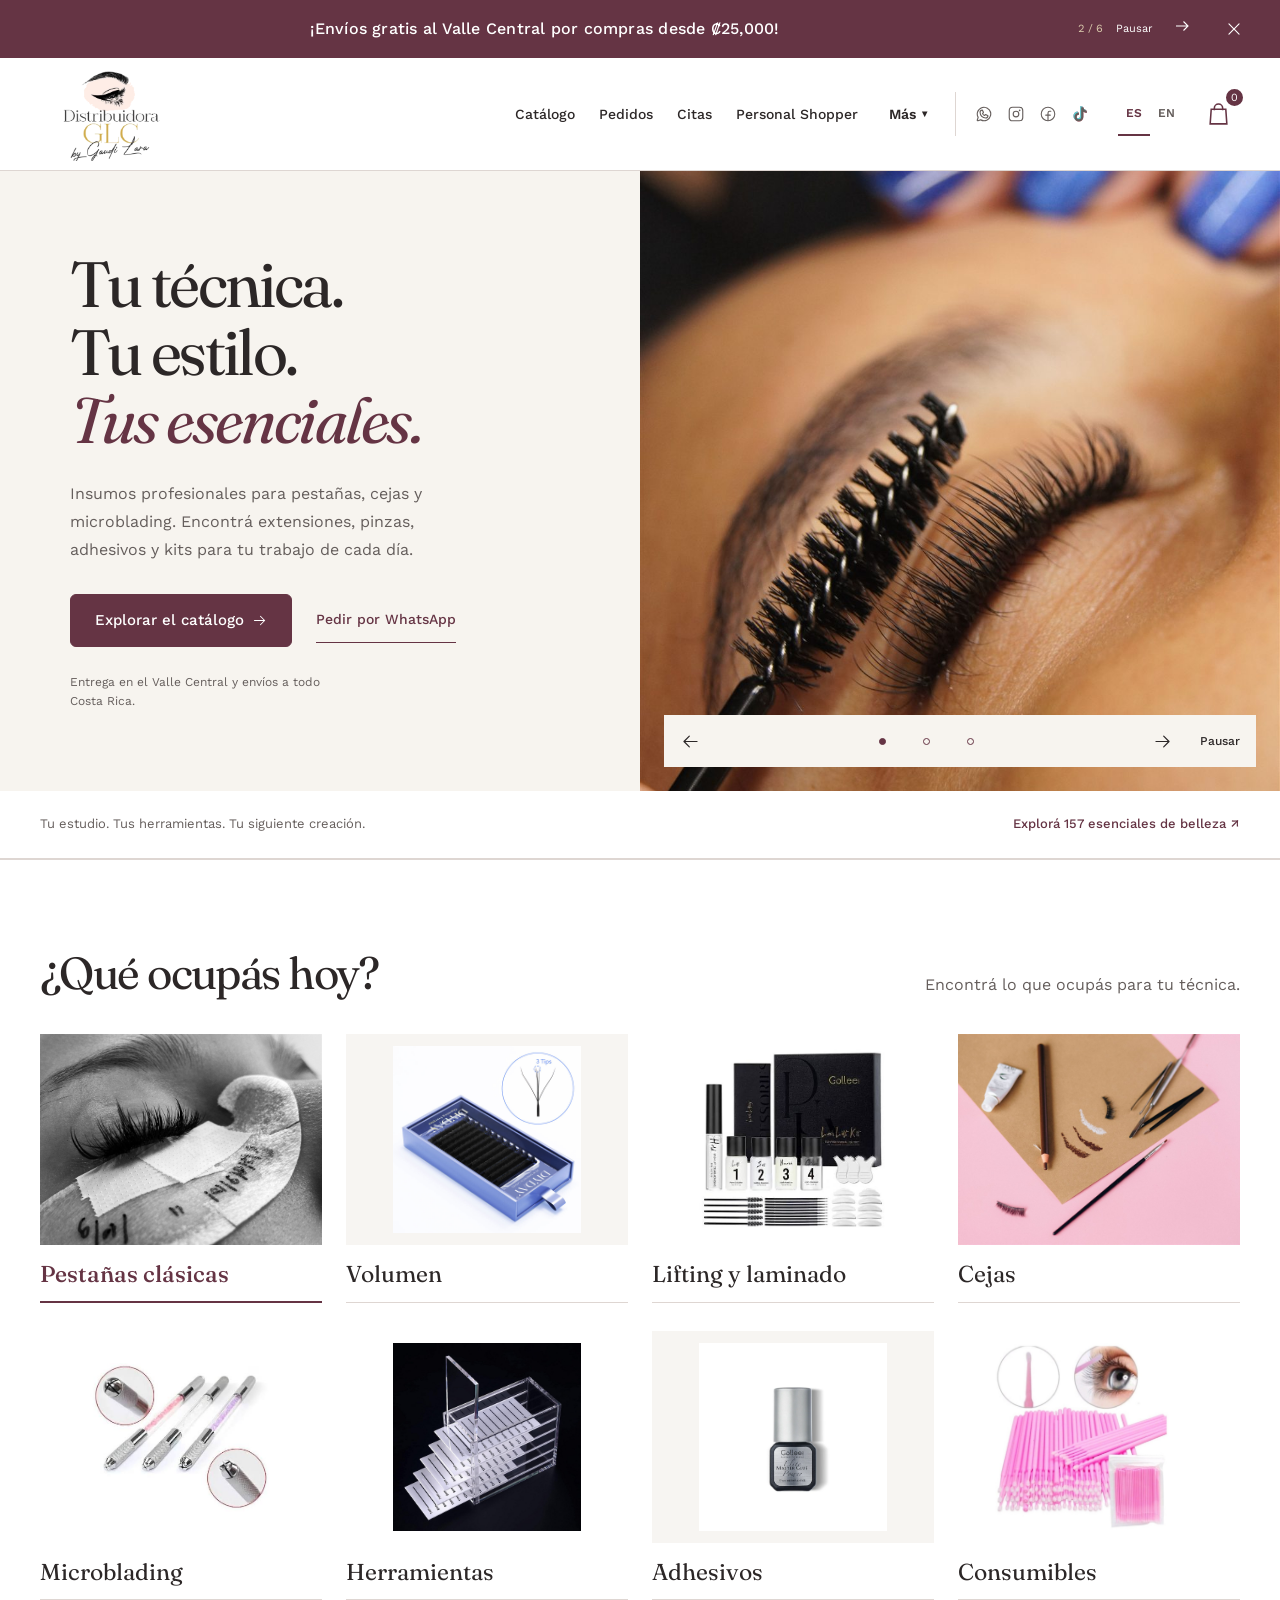
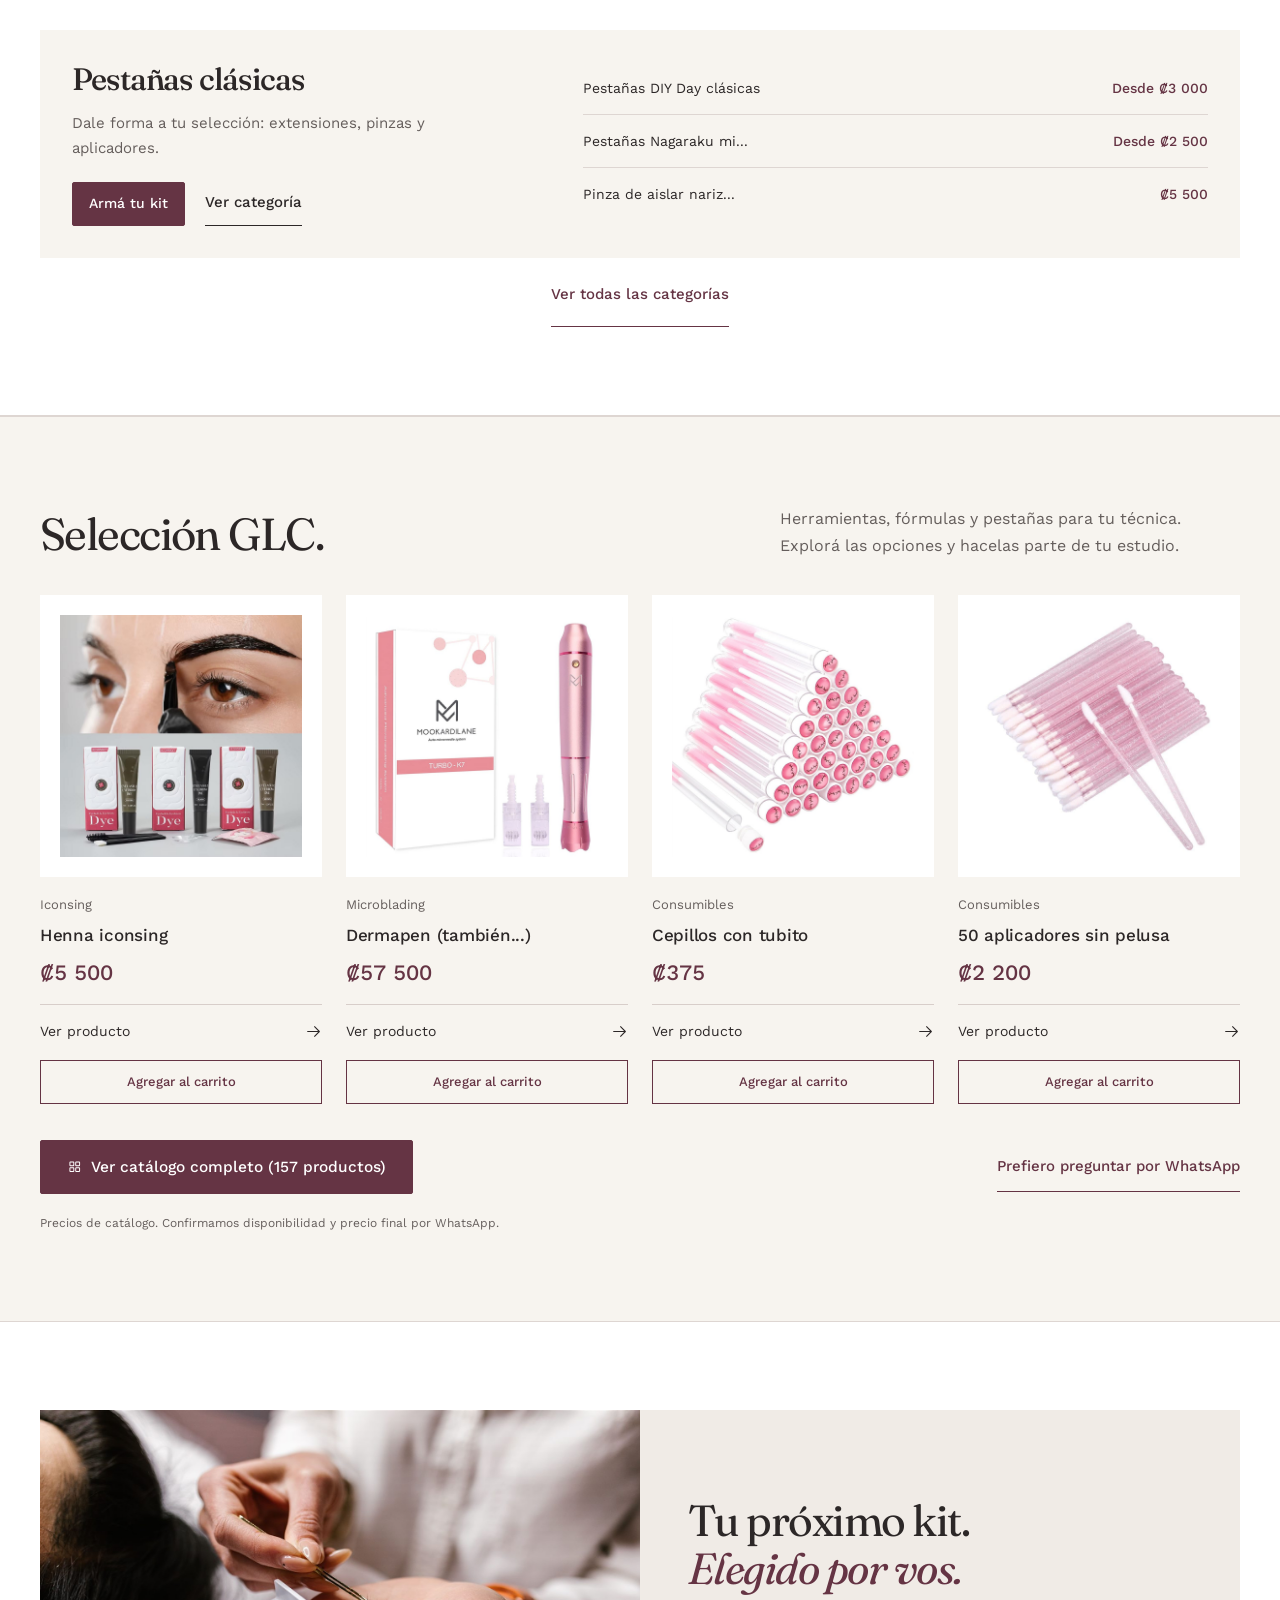
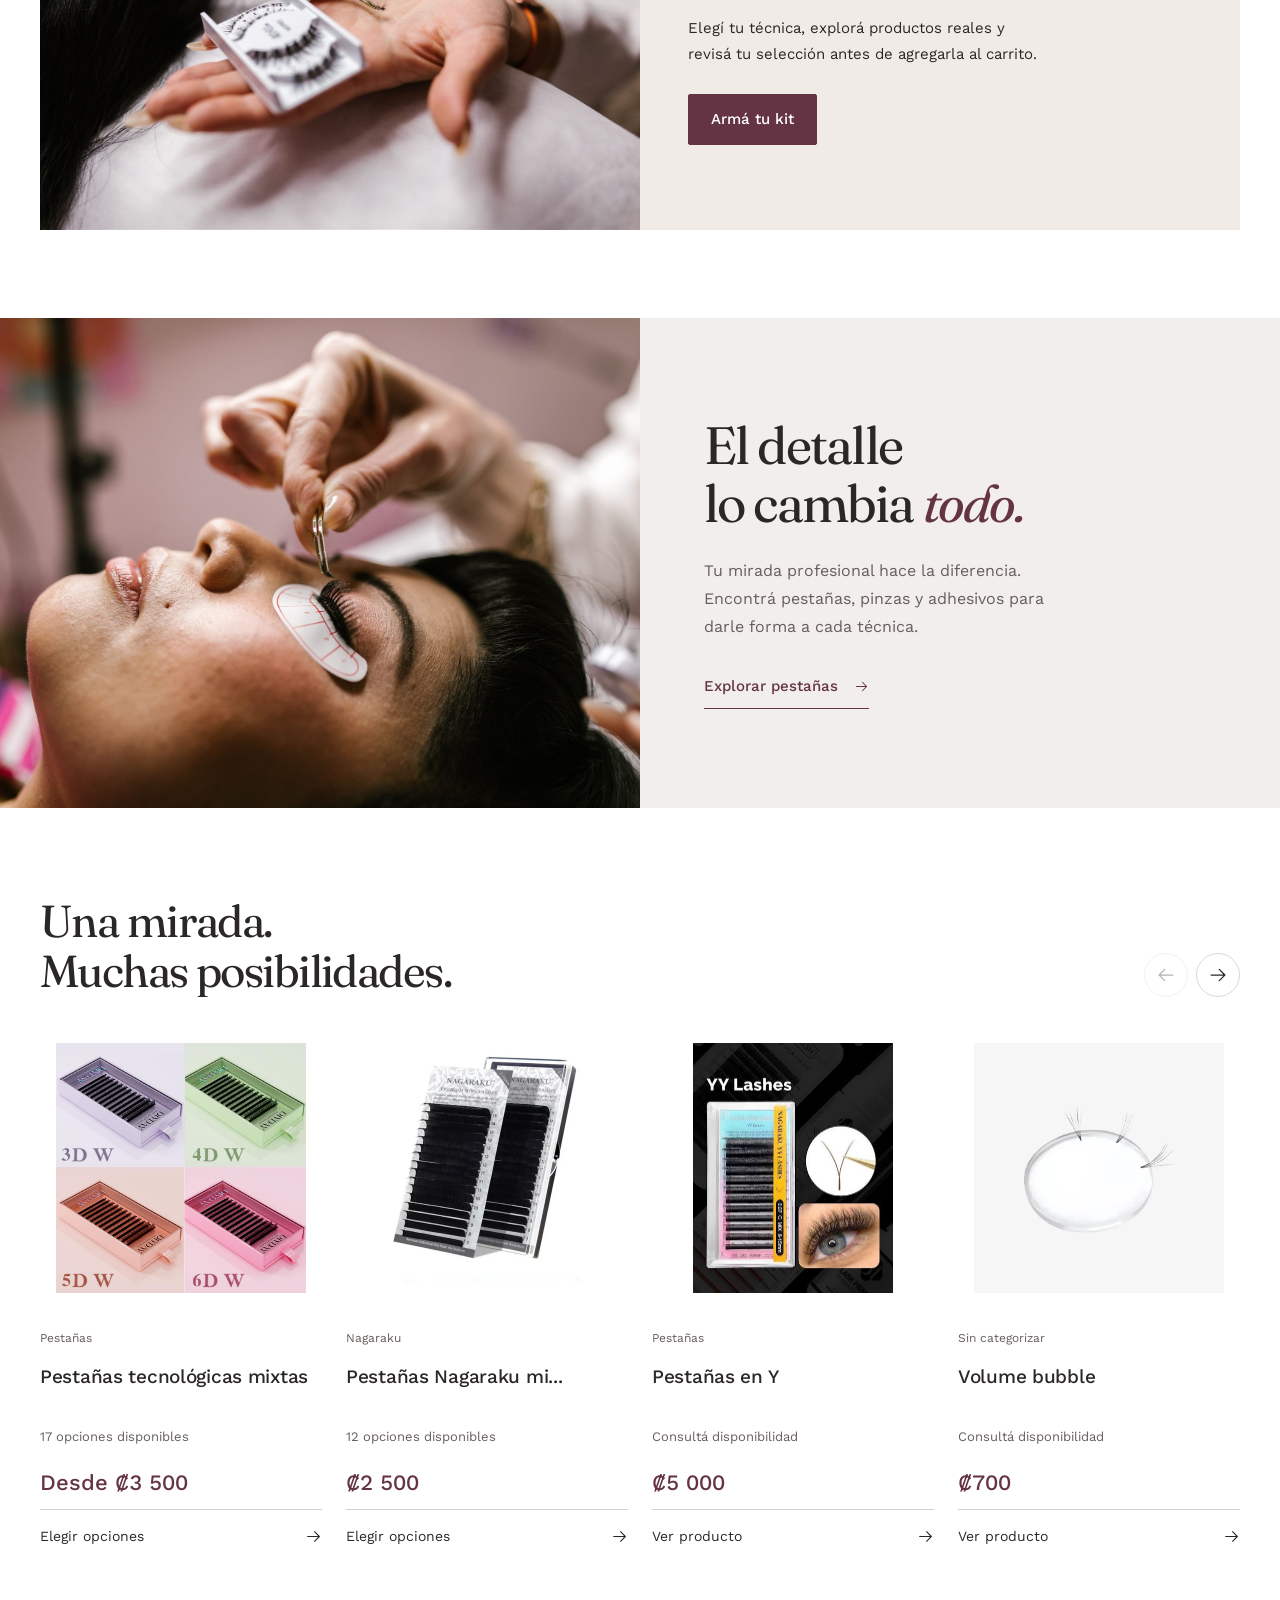
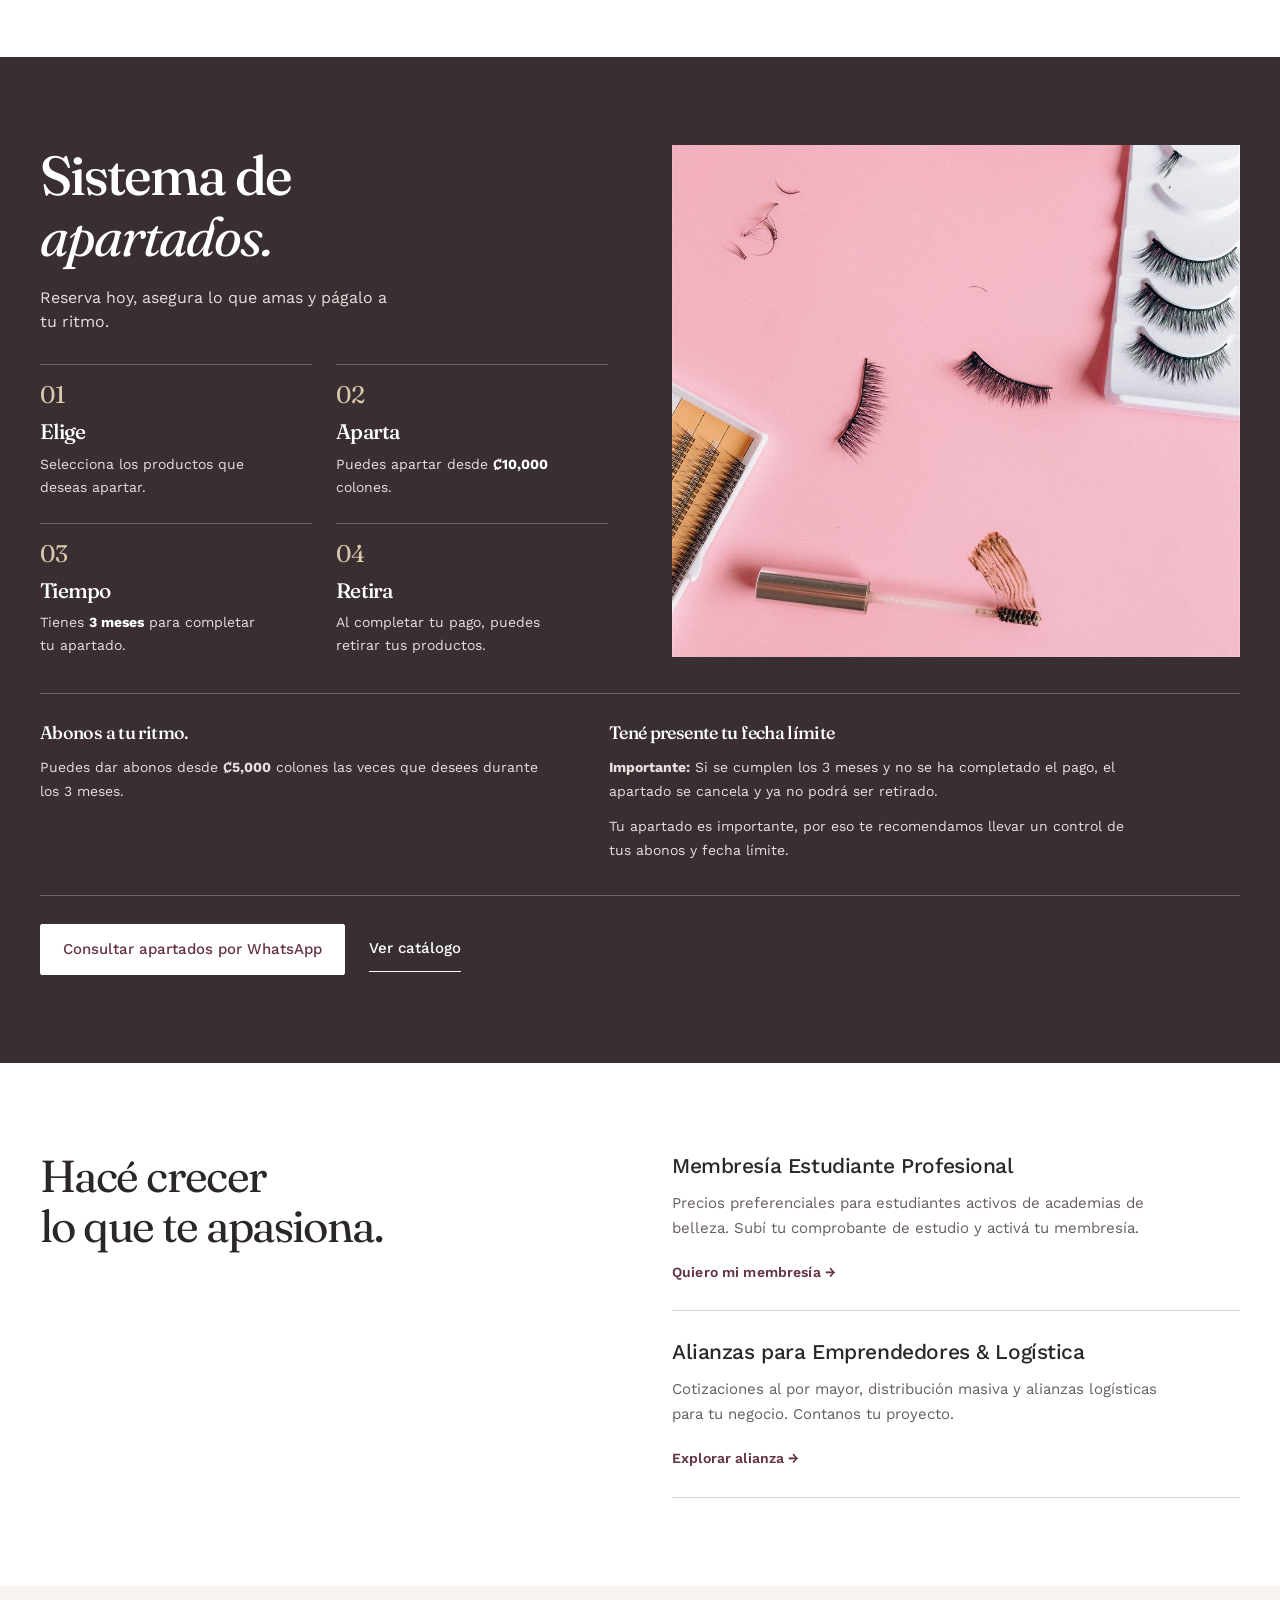
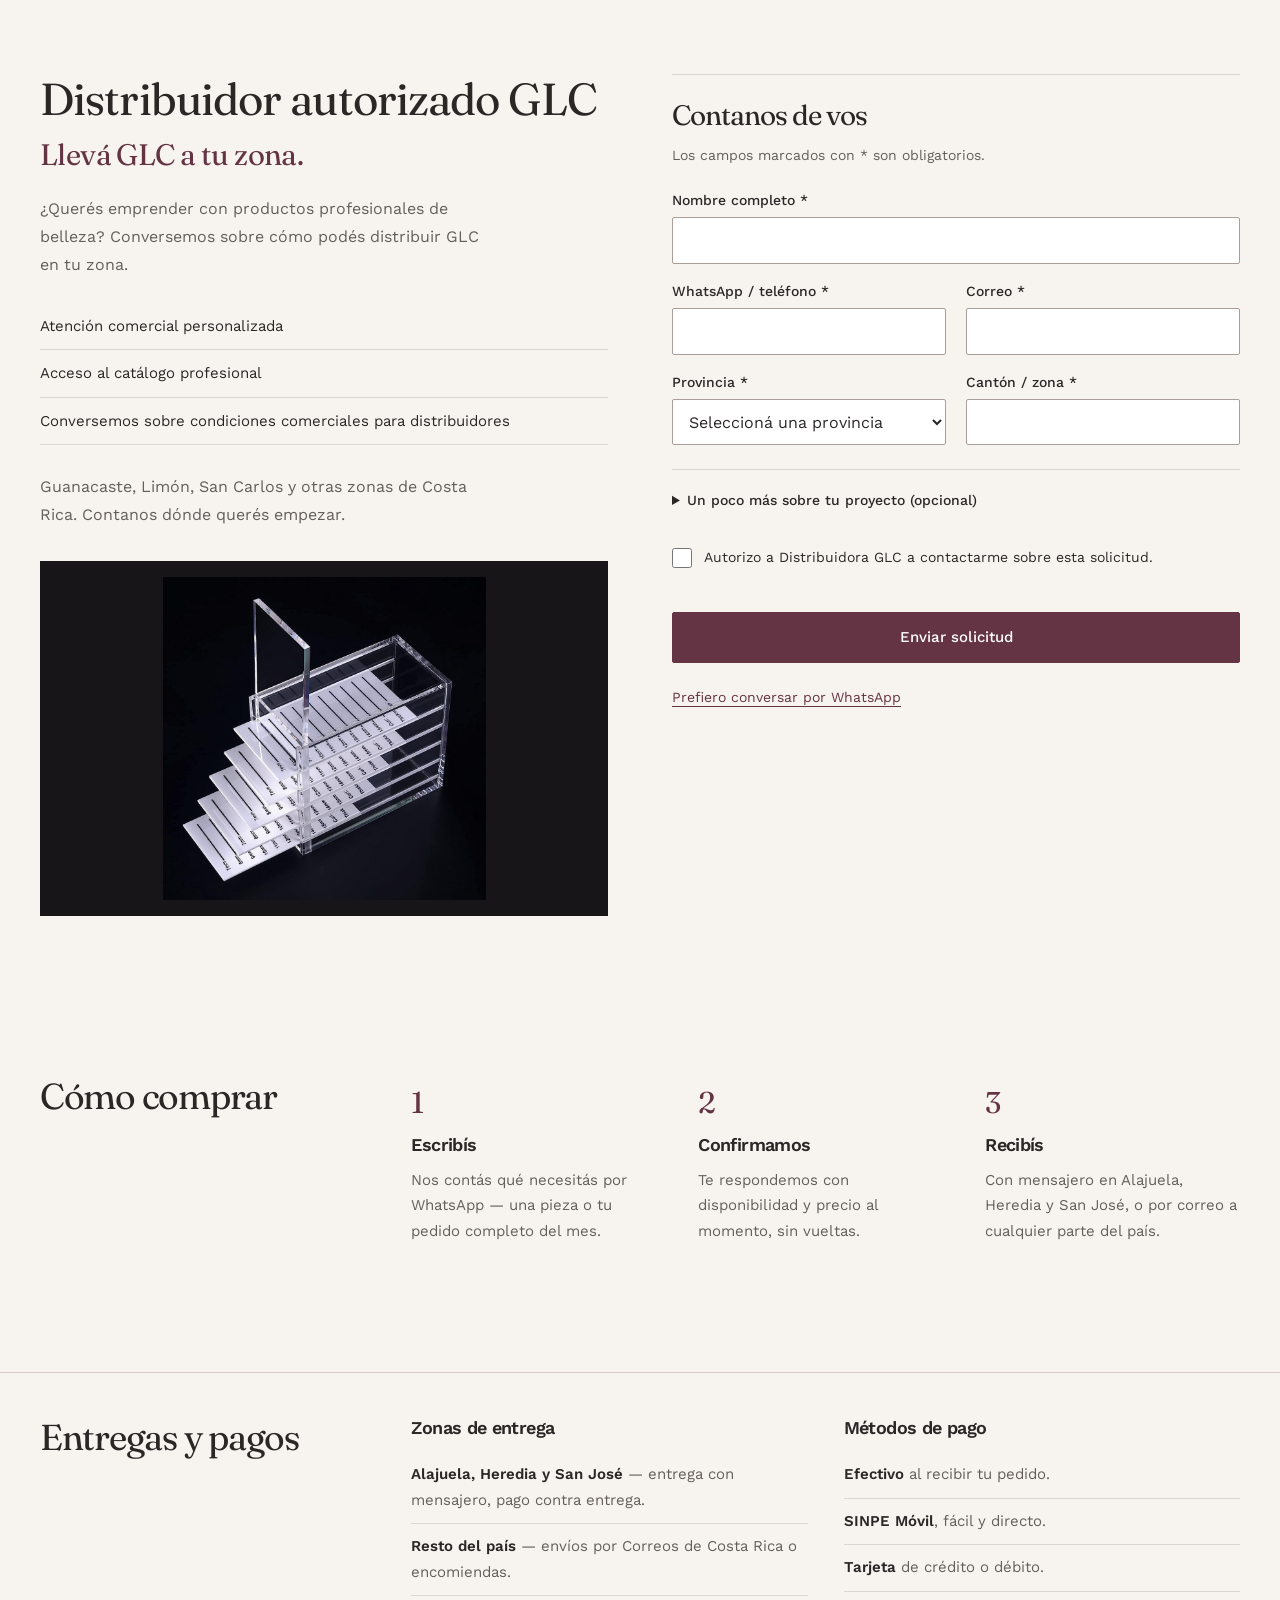
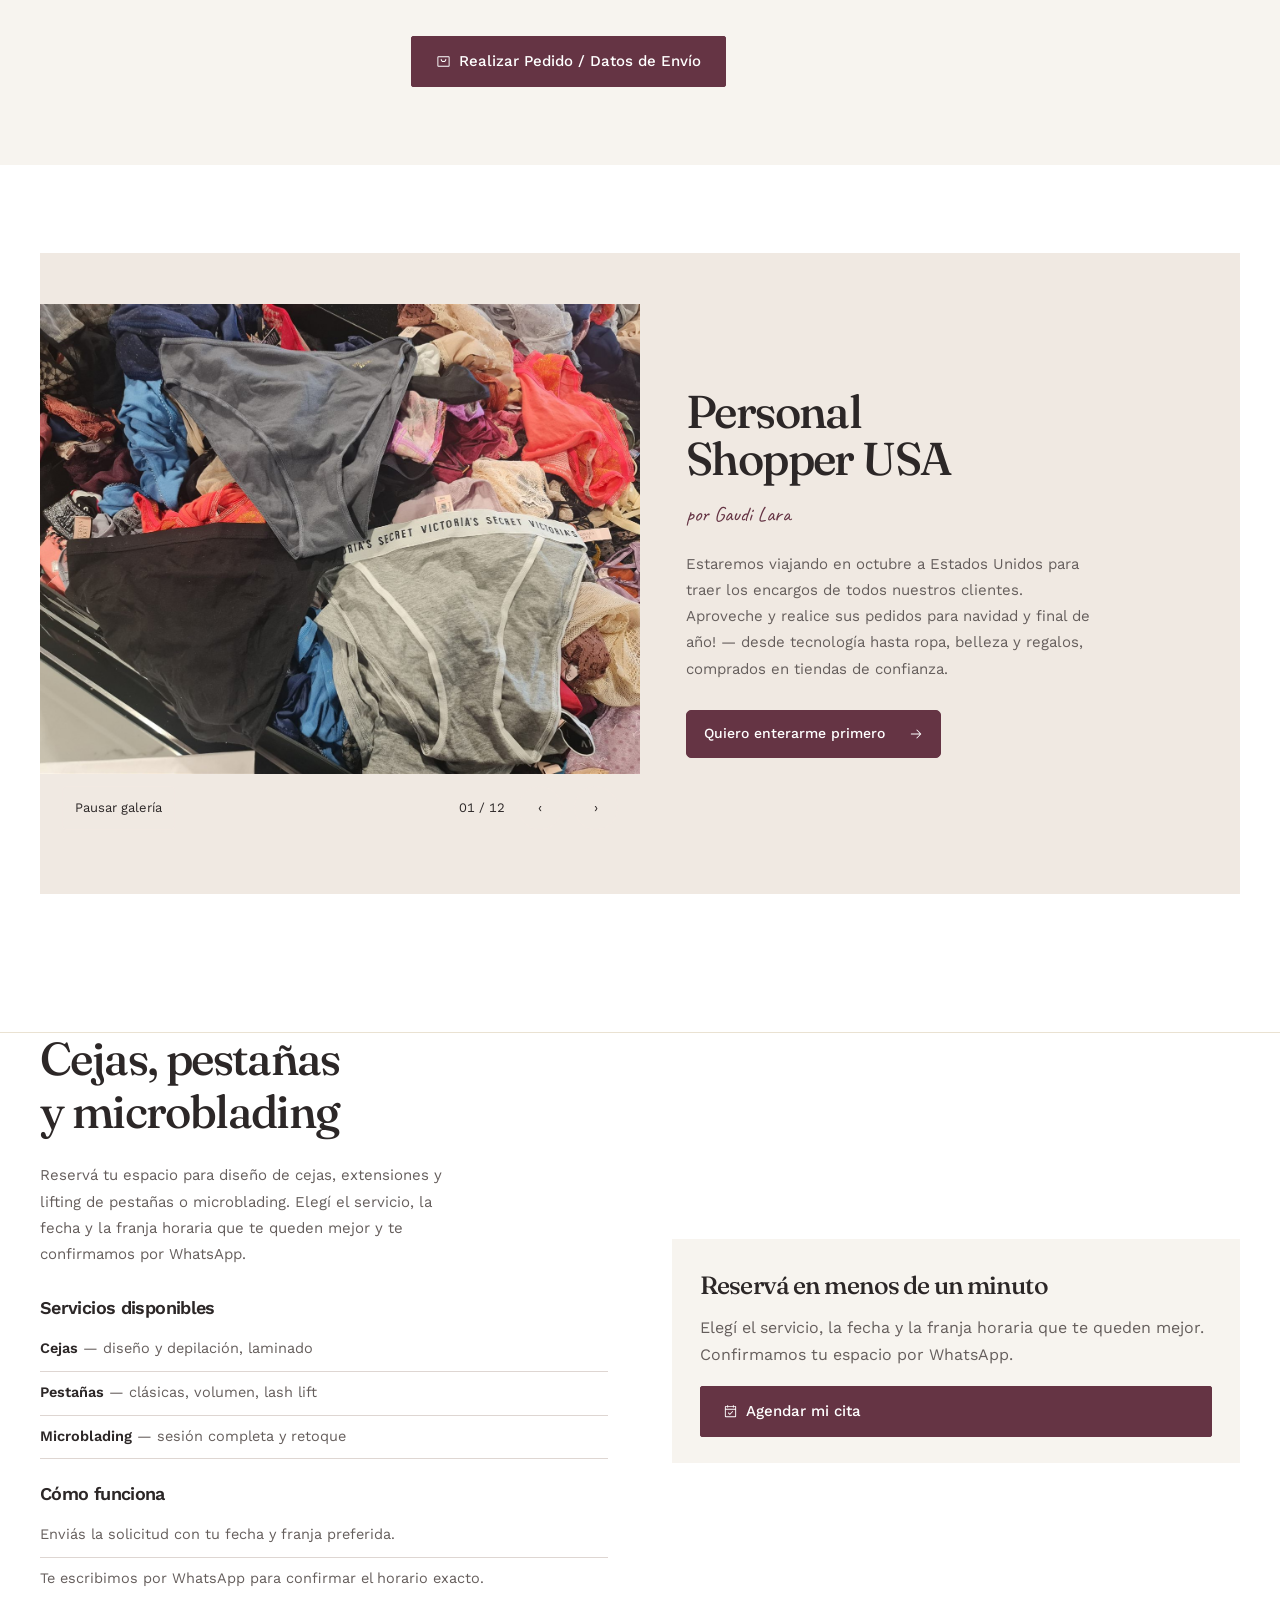
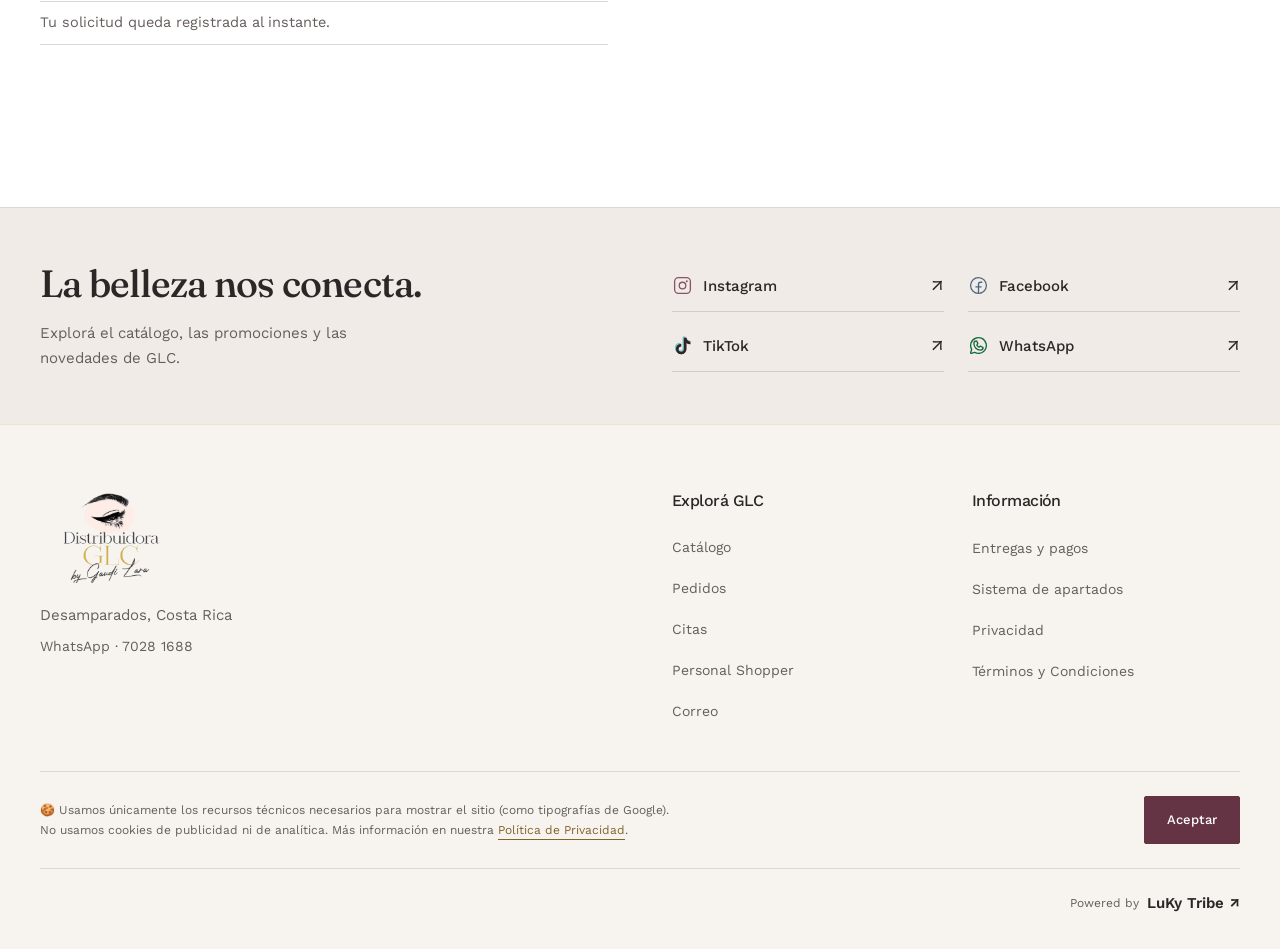
==== commit ea57064f: "feat: add hero carousel and distributor lead experience" ====
--- a/index.html
+++ b/index.html
@@ -1902,6 +1902,7 @@
 </style>
 <link rel="stylesheet" href="glc-commerce.css?v=owner-20261006">
 <link rel="stylesheet" href="glc-home.css?v=owner-20261006">
+<link rel="stylesheet" href="glc-opportunities.css?v=1">
 </head>
 <body class="home-page">
 
@@ -1956,6 +1957,7 @@
         <button type="button" class="btn btn-nav" id="navMoreBtn" aria-haspopup="true" aria-expanded="false">Más <span class="nav-more__caret" aria-hidden="true">▾</span></button>
         <div class="nav-more__menu" id="navMoreMenu">
           <a href="#programas">Programas profesionales</a>
+          <a href="#distribuidores" data-growth data-v1-copy="program">Distribuidor autorizado GLC</a>
           <a href="#entrega">Entregas y pagos</a>
           <a href="recompensas.html"><svg class="icon" aria-hidden="true"><use href="#i-gift"/></svg> Recompensas</a>
         </div>
@@ -1987,9 +1989,28 @@
       </div>
       <p class="hero-delivery">Entrega en el Valle Central y envíos a todo Costa Rica.</p>
     </div>
-    <figure class="hero-media">
-      <img src="img/editorial/lashes.jpg" alt="Detalle del cepillado de extensiones de pestañas" width="995" height="1500" loading="eager" fetchpriority="high" decoding="async">
-    </figure>
+    <div class="hero-media hero-carousel" id="heroCarousel" role="region" aria-roledescription="carrusel" aria-label="Fotografías de GLC" data-growth>
+      <div class="hero-slide is-active" role="group" aria-label="1 / 3" aria-hidden="false">
+        <img src="img/editorial/lashes.jpg" alt="Detalle del cepillado de extensiones de pestañas" data-v1-alt="alt1" width="995" height="1500" loading="eager" fetchpriority="high" decoding="async">
+      </div>
+      <div class="hero-slide hero-slide--product" role="group" aria-label="2 / 3" aria-hidden="true">
+        <img src="img/catalog/owner/pestanas-nagaraku-mi.jpg" alt="Bandejas de pestañas Nagaraku del catálogo de GLC" data-v1-alt="alt2" width="416" height="500" loading="lazy" fetchpriority="low" decoding="async">
+      </div>
+      <div class="hero-slide hero-slide--studio" role="group" aria-label="3 / 3" aria-hidden="true">
+        <img src="img/catalog/owner/almohada-lashista-mas.jpg" alt="Almohada de lashista con organizador del catálogo de GLC" data-v1-alt="alt3" width="1000" height="1000" loading="lazy" fetchpriority="low" decoding="async">
+      </div>
+      <div class="hero-carousel-controls" hidden>
+        <button type="button" data-hero-prev aria-label="Fotografía anterior"><svg class="icon" aria-hidden="true" style="transform:rotate(180deg)"><use href="#i-arrow-right"/></svg></button>
+        <div class="hero-carousel-dots" role="group" aria-label="Elegir fotografía">
+          <button type="button" class="hero-carousel-dot" data-hero-slide="0" aria-label="Elegir fotografía 1 / 3" aria-current="true"><span aria-hidden="true"></span></button>
+          <button type="button" class="hero-carousel-dot" data-hero-slide="1" aria-label="Elegir fotografía 2 / 3" aria-current="false"><span aria-hidden="true"></span></button>
+          <button type="button" class="hero-carousel-dot" data-hero-slide="2" aria-label="Elegir fotografía 3 / 3" aria-current="false"><span aria-hidden="true"></span></button>
+        </div>
+        <button type="button" data-hero-next aria-label="Fotografía siguiente"><svg class="icon" aria-hidden="true"><use href="#i-arrow-right"/></svg></button>
+        <button type="button" data-hero-play aria-label="Pausar">Pausar</button>
+      </div>
+      <p class="v1-sr-only" data-hero-live aria-live="polite" aria-atomic="true"></p>
+    </div>
   </div>
 </section>
 
@@ -2162,6 +2183,49 @@
         <span class="program-card__cta">Explorar alianza →</span>
       </button>
     </div>
+  </div>
+</section>
+<section class="distributor" id="distribuidores" aria-labelledby="distributorTitle" data-growth>
+  <div class="wrap distributor-layout">
+    <div class="distributor-copy">
+      <h2 id="distributorTitle"><span data-v1-copy="program" style="font:inherit;color:inherit;margin:0">Distribuidor autorizado GLC</span><span data-v1-copy="headline">Llevá GLC a tu zona.</span></h2>
+      <p data-v1-copy="intro">¿Querés emprender con productos profesionales de belleza? Conversemos sobre cómo podés distribuir GLC en tu zona.</p>
+      <ul class="distributor-benefits">
+        <li data-v1-copy="benefit1">Atención comercial personalizada</li>
+        <li data-v1-copy="benefit2">Acceso al catálogo profesional</li>
+        <li data-v1-copy="benefit3">Conversemos sobre condiciones comerciales para distribuidores</li>
+      </ul>
+      <p data-v1-copy="zones">Guanacaste, Limón, San Carlos y otras zonas de Costa Rica. Contanos dónde querés empezar.</p>
+      <figure class="distributor-photo"><img src="img/catalog/owner/organizacion-para-almacenar.jpg" alt="Organizador de herramientas del catálogo de GLC" data-v1-alt="distributorAlt" width="1000" height="1000" loading="lazy" decoding="async"></figure>
+    </div>
+    <form id="distributorForm" class="distributor-form" action="#distribuidores" method="post" data-endpoint="" data-state="idle" aria-labelledby="distributorFormTitle">
+      <h3 id="distributorFormTitle" data-v1-copy="formTitle">Contanos de vos</h3>
+      <p class="form-note" data-v1-copy="requiredNote">Los campos marcados con * son obligatorios.</p>
+      <fieldset class="distributor-fields" disabled>
+        <legend class="v1-sr-only" data-v1-copy="formTitle">Contanos de vos</legend>
+        <div class="distributor-grid">
+          <div class="distributor-field distributor-field--wide"><label for="distributorNombre" data-v1-copy="name">Nombre completo *</label><input id="distributorNombre" name="nombre" autocomplete="name" maxlength="120" required aria-describedby="distributor-error-nombre"><span id="distributor-error-nombre" class="distributor-field-error"></span></div>
+          <div class="distributor-field"><label for="distributorTelefono" data-v1-copy="phone">WhatsApp / teléfono *</label><input id="distributorTelefono" name="whatsapp" type="tel" autocomplete="tel" inputmode="tel" maxlength="25" required aria-describedby="distributor-error-whatsapp"><span id="distributor-error-whatsapp" class="distributor-field-error"></span></div>
+          <div class="distributor-field"><label for="distributorEmail" data-v1-copy="email">Correo *</label><input id="distributorEmail" name="email" type="email" autocomplete="email" maxlength="254" required aria-describedby="distributor-error-email"><span id="distributor-error-email" class="distributor-field-error"></span></div>
+          <div class="distributor-field"><label for="distributorProvincia" data-v1-copy="province">Provincia *</label><select id="distributorProvincia" name="provincia" autocomplete="address-level1" required aria-describedby="distributor-error-provincia"><option value="" data-v1-copy="choose">Seleccioná una provincia</option><option>San José</option><option>Alajuela</option><option>Cartago</option><option>Heredia</option><option>Guanacaste</option><option>Puntarenas</option><option>Limón</option></select><span id="distributor-error-provincia" class="distributor-field-error"></span></div>
+          <div class="distributor-field"><label for="distributorZona" data-v1-copy="zone">Cantón / zona *</label><input id="distributorZona" name="canton_zona" autocomplete="address-level2" maxlength="120" required aria-describedby="distributor-error-canton_zona"><span id="distributor-error-canton_zona" class="distributor-field-error"></span></div>
+        </div>
+        <details class="distributor-optional">
+          <summary data-v1-copy="optional">Un poco más sobre tu proyecto (opcional)</summary>
+          <div class="distributor-grid">
+            <div class="distributor-field"><label for="distributorNegocio" data-v1-copy="business">¿Actualmente tenés negocio?</label><select id="distributorNegocio" name="tiene_negocio"><option value="" data-v1-copy="unspecified">Sin indicar</option><option value="SI" data-v1-copy="yes">Sí</option><option value="NO" data-v1-copy="no">No</option></select></div>
+            <div class="distributor-field"><label for="distributorTipo" data-v1-copy="businessType">Tipo de negocio / actividad</label><input id="distributorTipo" name="tipo_negocio" maxlength="160" aria-describedby="distributor-error-tipo_negocio"><span id="distributor-error-tipo_negocio" class="distributor-field-error"></span></div>
+            <div class="distributor-field distributor-field--wide"><label for="distributorMensaje" data-v1-copy="interest">Comentario / interés</label><textarea id="distributorMensaje" name="mensaje" rows="3" maxlength="1000" aria-describedby="distributor-error-mensaje"></textarea><span id="distributor-error-mensaje" class="distributor-field-error"></span></div>
+          </div>
+        </details>
+        <label class="distributor-consent" for="distributorConsent"><input id="distributorConsent" name="consentimiento" type="checkbox" required aria-describedby="distributor-error-consentimiento"><span data-v1-copy="consent">Autorizo a Distribuidora GLC a contactarme sobre esta solicitud.</span></label>
+        <span id="distributor-error-consentimiento" class="distributor-field-error"></span>
+      </fieldset>
+      <button type="submit" class="btn btn-primary distributor-submit" disabled>Enviar solicitud</button>
+      <p class="distributor-status" role="status" aria-live="polite" aria-atomic="true"></p>
+      <a class="distributor-contact" href="https://wa.me/50670281688" target="_blank" rel="noopener" data-v1-copy="contact">Prefiero conversar por WhatsApp</a>
+      <noscript><p>Para enviar el formulario necesitás JavaScript. Podés contactarnos por WhatsApp. / JavaScript is required for the form. You can contact us on WhatsApp.</p></noscript>
+    </form>
   </div>
 </section>
 <section class="home-service" id="como-comprar"><section>
@@ -3224,5 +3288,6 @@
 <script src="glc-commerce.js?v=owner-20261006"></script>
 <script src="glc-store.js?v=editorial-rebuild"></script>
 <script src="glc-growth.js?v=owner-20261006"></script>
+<script src="glc-opportunities.js?v=1"></script>
 </body>
 </html>
--- a/glc-opportunities.css
+++ b/glc-opportunities.css
@@ -0,0 +1,65 @@
+/* Additive Home experiences; the approved hero geometry and palette remain shared. */
+.media-campaign .hero-carousel{touch-action:pan-y;isolation:isolate}
+.hero-carousel .hero-slide{position:absolute;inset:0;opacity:0;transition:opacity .6s ease;pointer-events:none;background:var(--ivory)}
+.hero-carousel .hero-slide.is-active{opacity:1;z-index:1}
+.media-campaign .hero-carousel .hero-slide--product{background:#fff}
+.media-campaign .hero-carousel .hero-slide--studio{background:#f6dddd}
+.media-campaign .hero-carousel .hero-slide--product img,
+.media-campaign .hero-carousel .hero-slide--studio img{object-fit:contain;padding:44px 36px 100px;object-position:center}
+.hero-carousel-controls{position:absolute;z-index:2;left:24px;right:24px;bottom:24px;display:grid;grid-template-columns:44px 1fr 44px 64px;align-items:center;gap:4px;padding:4px;background:var(--ivory);color:var(--ink)}
+.hero-carousel-controls[hidden]{display:none}
+.hero-carousel-controls button{display:grid;place-items:center;min-width:44px;min-height:44px;padding:6px;border:0;background:transparent;color:var(--ink);font:500 12px/1.2 'Work Sans',sans-serif;cursor:pointer}
+.hero-carousel-controls button:hover{background:#e9e2db}
+.hero-carousel-controls button:focus-visible{outline:2px solid var(--berry);outline-offset:-3px}
+.hero-carousel-controls .icon{width:19px;height:19px}
+.hero-carousel-dots{display:flex;justify-content:center}
+.hero-carousel-dot span{width:7px;height:7px;border:1px solid var(--berry);border-radius:50%}
+.hero-carousel-dot[aria-current=true] span{background:var(--berry)}
+.hero-carousel-controls button:disabled{opacity:.6;cursor:default}
+.v1-sr-only{position:absolute;width:1px;height:1px;padding:0;margin:-1px;overflow:hidden;clip-path:inset(50%);white-space:nowrap;border:0}
+
+.distributor{background:var(--ivory);color:var(--ink);padding:var(--home-space) 0}
+.distributor-layout{display:grid;grid-template-columns:minmax(0,1fr) minmax(0,1fr);gap:64px;align-items:start}
+.distributor-copy h2{font:400 clamp(36px,3.5vw,50px)/1.12 'Fraunces',serif;letter-spacing:-.035em;margin:0 0 24px}
+.distributor-copy h2 span{display:block;margin-top:14px;color:var(--berry);font-size:.66em;letter-spacing:-.02em}
+.distributor-copy>p{max-width:45ch;font-size:16px;line-height:1.75;color:var(--ink-soft);margin:0 0 24px}
+.distributor-benefits{padding:0;margin:0 0 28px;list-style:none}
+.distributor-benefits li{padding:12px 0;border-bottom:1px solid var(--line);font-size:15px;line-height:1.5}
+.distributor-photo{margin:32px 0 0;background:#171518;aspect-ratio:1.6;overflow:hidden}
+.distributor-photo img{width:100%;height:100%;display:block;object-fit:contain;padding:16px}
+.distributor-form{min-width:0;border-top:1px solid var(--line);padding-top:24px}
+.distributor-form h3{font:400 28px/1.2 'Fraunces',serif;margin:0 0 12px}
+.distributor-form .form-note{font-size:14px;line-height:1.6;color:var(--ink-soft);margin:0 0 24px}
+.distributor-fields{border:0;padding:0;margin:0;min-width:0}
+.distributor-grid{display:grid;grid-template-columns:1fr 1fr;gap:18px 20px}
+.distributor-field{display:flex;flex-direction:column;gap:7px;min-width:0}
+.distributor-field--wide{grid-column:1/-1}
+.distributor-field label{font-size:14px;font-weight:500;line-height:1.4;color:var(--ink)}
+.distributor-field input,.distributor-field select,.distributor-field textarea{width:100%;min-width:0;min-height:46px;box-sizing:border-box;border:1px solid #aa9e98;border-radius:2px;padding:11px 12px;background:#fff;color:var(--ink);font:400 16px/1.4 'Work Sans',sans-serif;box-shadow:none}
+.distributor-field textarea{min-height:90px;resize:vertical}
+.distributor-field [aria-invalid=true]{border-color:var(--berry);outline:1px solid var(--berry)}
+.distributor-field-error{color:var(--berry-dark);font-size:13px;line-height:1.5}
+.distributor-field-error:empty{display:none}
+.distributor-optional{border-top:1px solid var(--line);margin-top:24px;padding-top:8px}
+.distributor-optional summary{cursor:pointer;min-height:44px;padding:12px 0;font-size:14px;font-weight:500}
+.distributor-optional[open] .distributor-grid{margin-top:12px}
+.distributor-consent{display:flex;gap:12px;align-items:flex-start;margin-top:22px;min-height:44px;font-size:14px;line-height:1.65;cursor:pointer}
+.distributor-consent input{flex:none;width:20px;height:20px;margin:2px 0 0;accent-color:var(--berry)}
+.distributor-submit{width:100%;margin-top:22px;justify-content:center;cursor:pointer}
+.distributor-submit:disabled{opacity:.65;cursor:default}
+.distributor-status{margin:18px 0 0;font-size:15px;line-height:1.65;scroll-margin-top:120px}
+.distributor-status:empty{display:none}
+.distributor-status[data-state=error]{color:var(--berry-dark)}
+.distributor-status[data-state=success]{color:var(--ink);border-top:1px solid var(--line);padding-top:20px}
+.distributor-contact{display:inline-flex;align-items:center;min-height:44px;margin-top:12px;font-size:14px;color:var(--berry);text-decoration:underline;text-underline-offset:4px}
+@media(max-width:860px){.distributor-layout{gap:32px}.hero-carousel-controls{left:16px;right:16px;bottom:16px}}
+@media(max-width:600px){
+ .distributor-layout{grid-template-columns:1fr;gap:32px}
+ .distributor-copy h2{font-size:36px}.distributor-copy>p{font-size:15px}
+ .distributor-photo{aspect-ratio:1.8;margin-top:24px}
+ .distributor-grid{grid-template-columns:1fr;gap:18px}
+ .distributor-form{padding-top:28px}.distributor-field--wide{grid-column:auto}
+ .media-campaign .hero-carousel .hero-slide--product img,.media-campaign .hero-carousel .hero-slide--studio img{padding:16px 24px 78px}
+ .hero-carousel-controls{grid-template-columns:44px 1fr 44px 64px;gap:0;left:12px;right:12px;bottom:12px}
+}
+@media(prefers-reduced-motion:reduce){.hero-carousel .hero-slide{transition:none}}
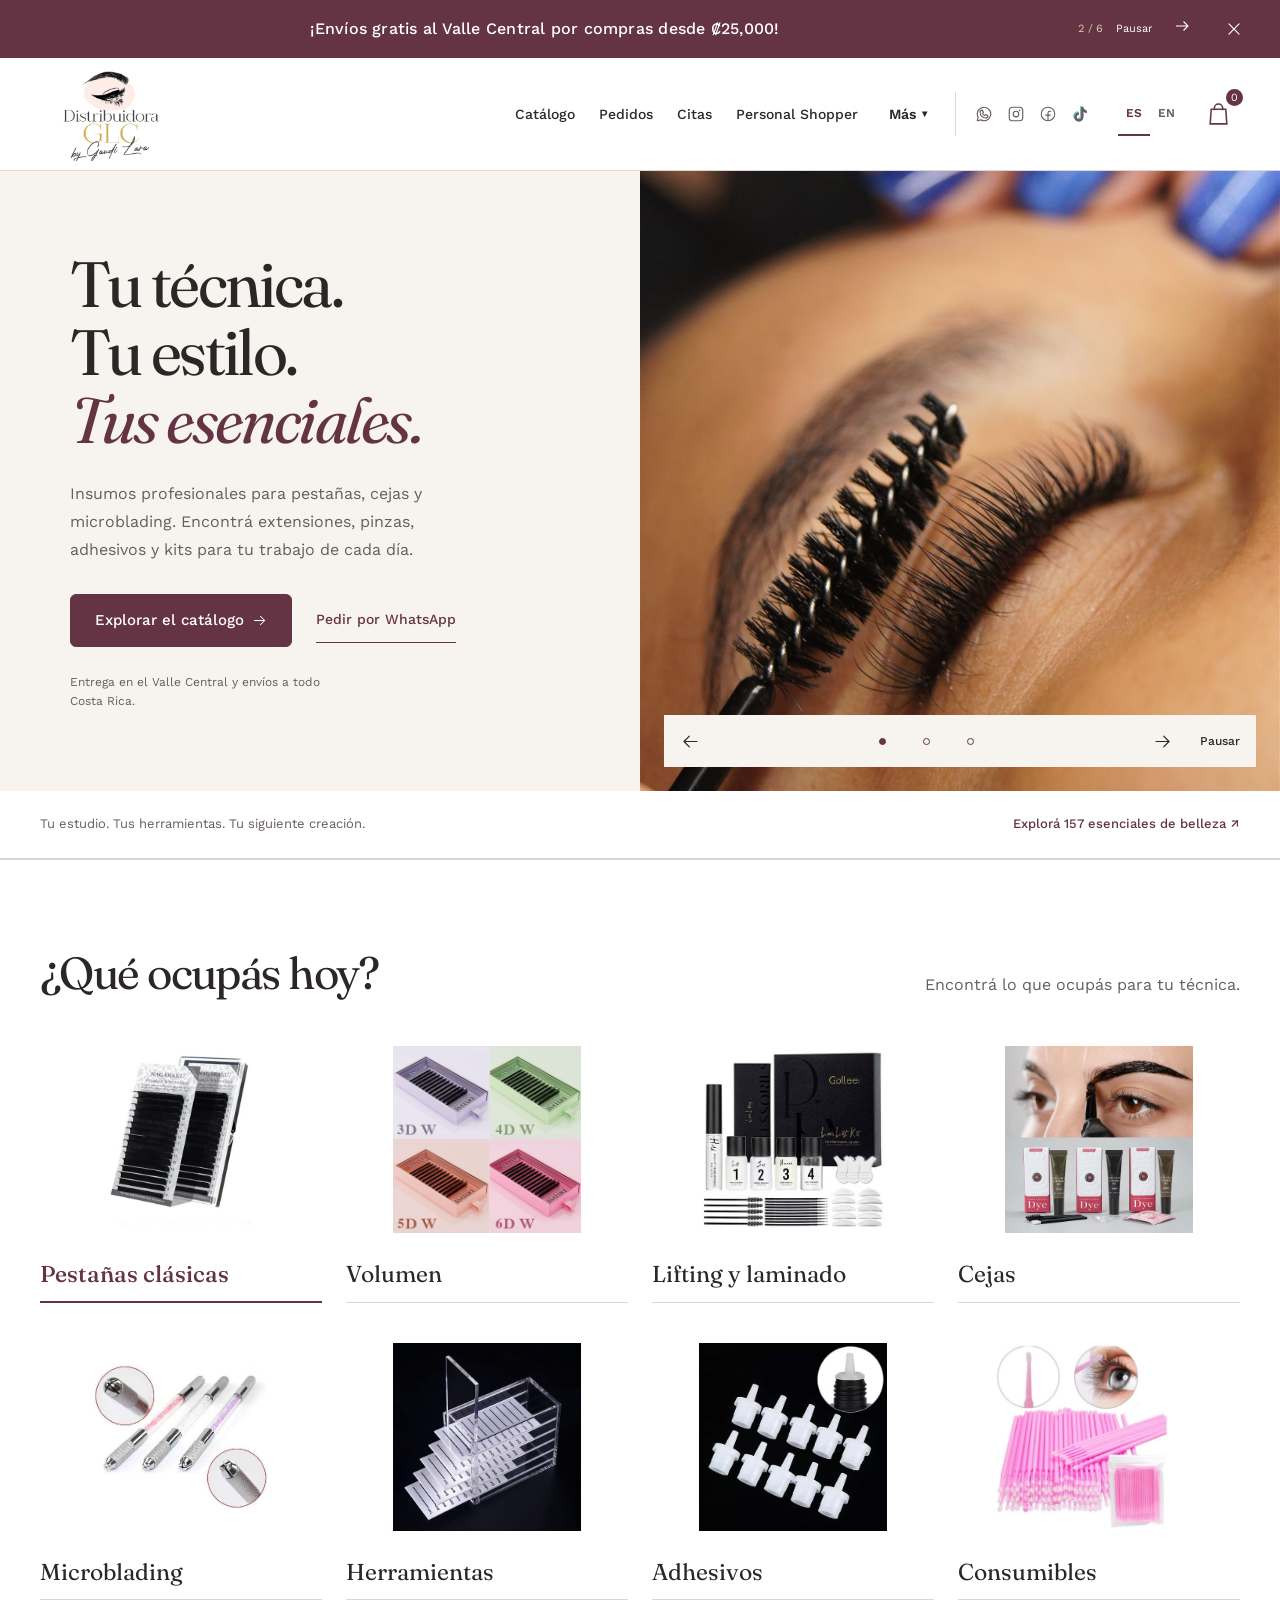
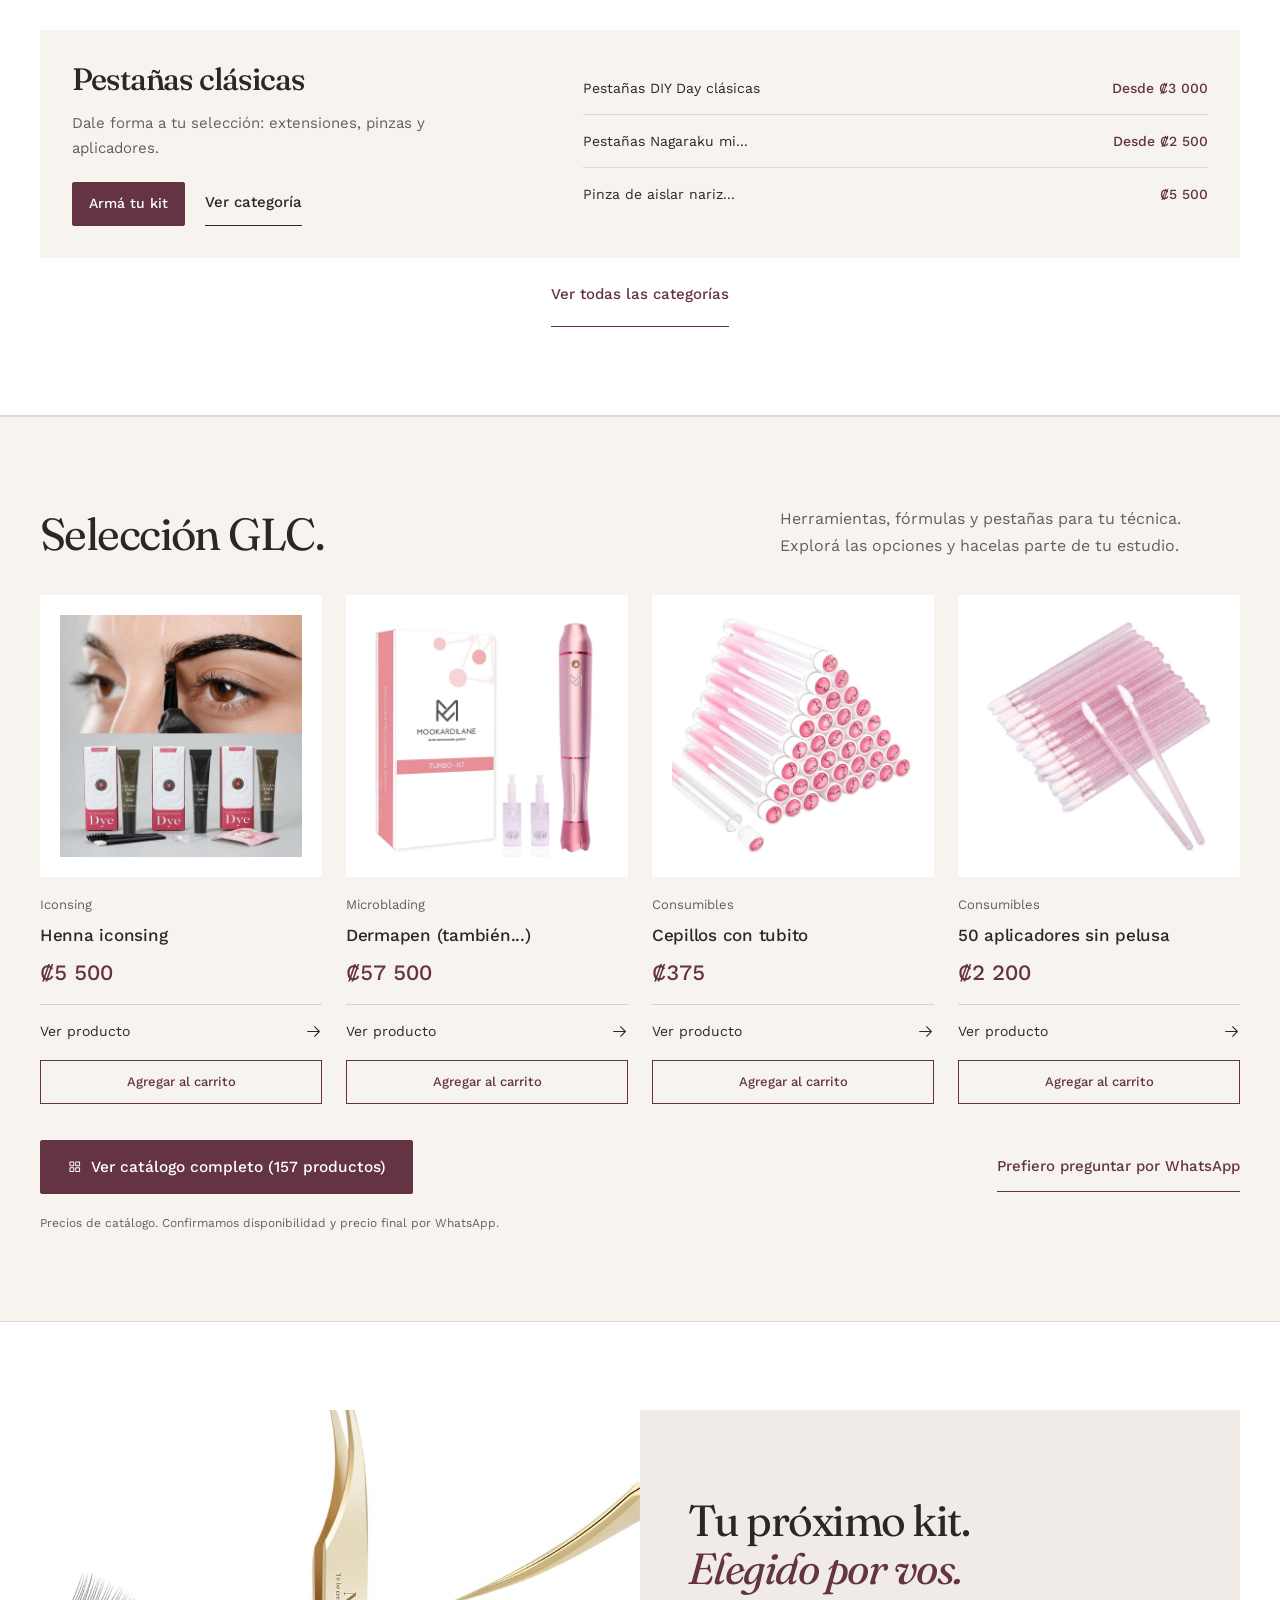
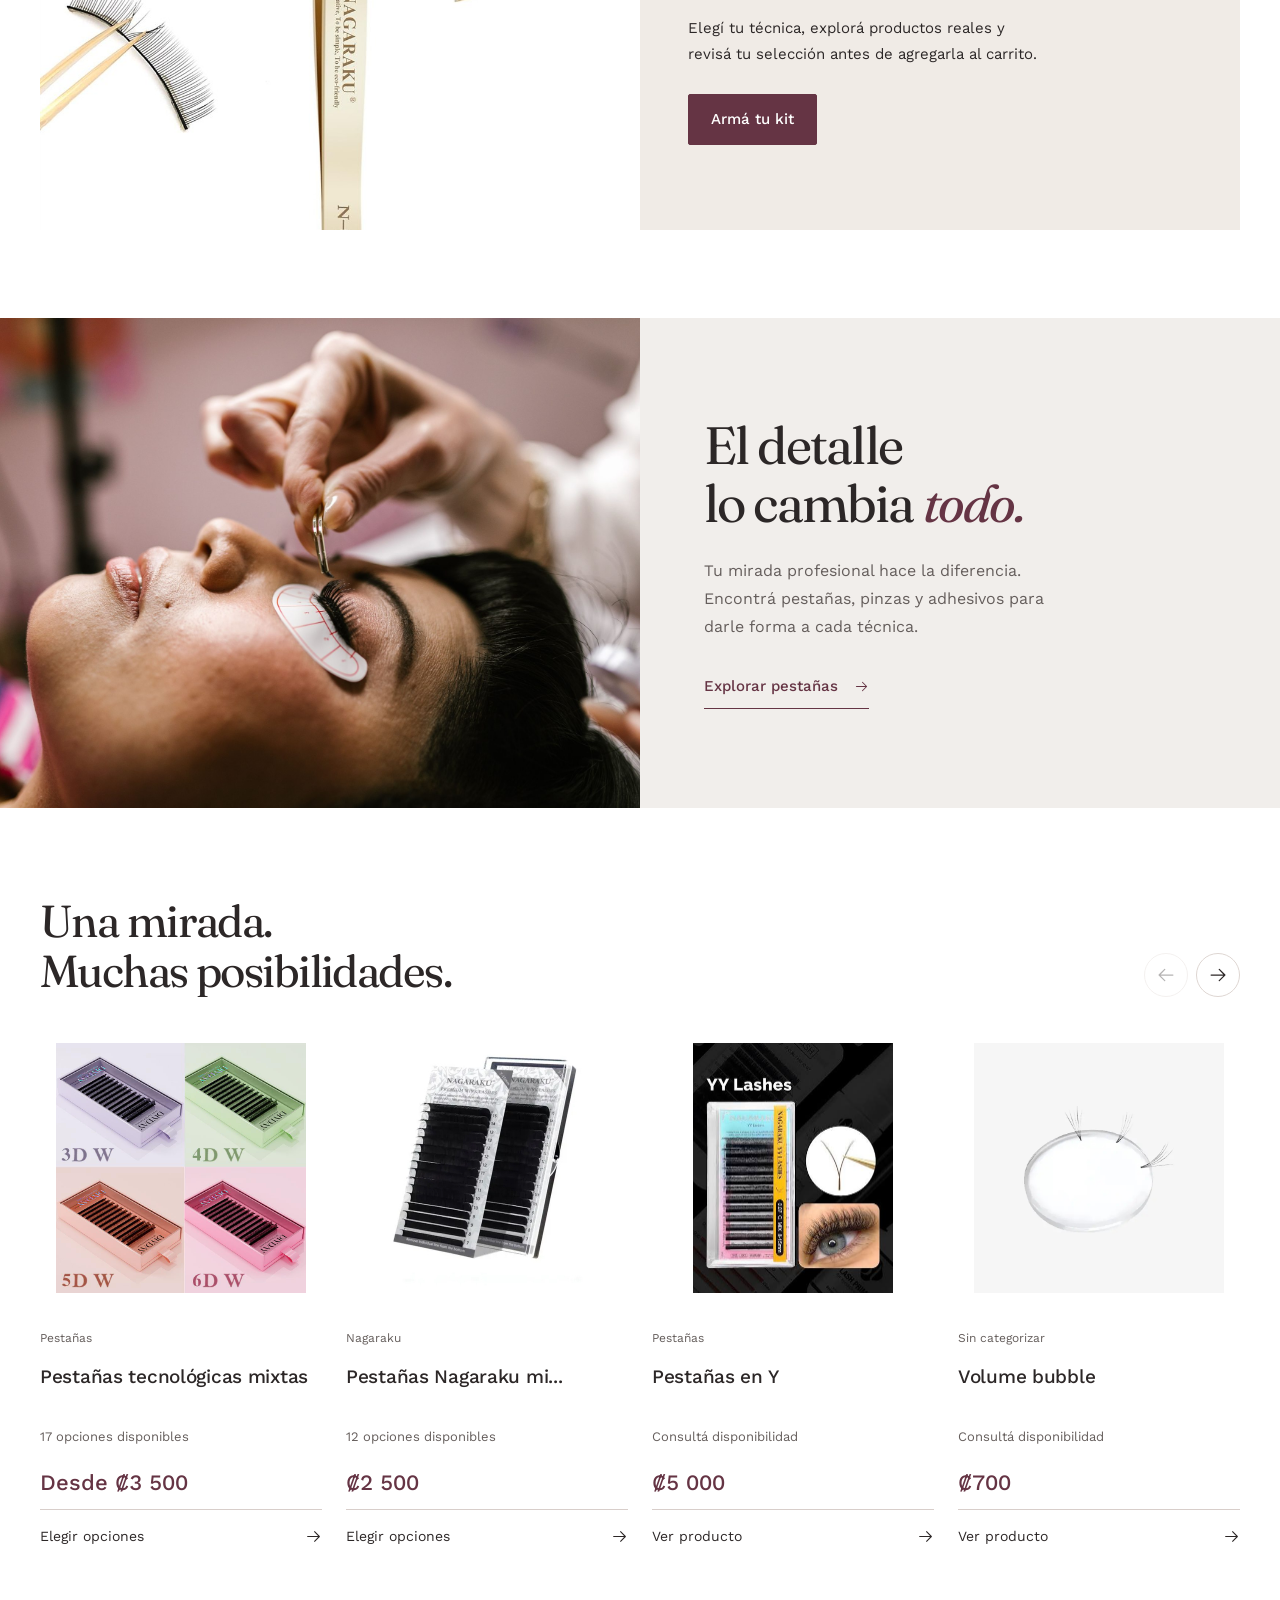
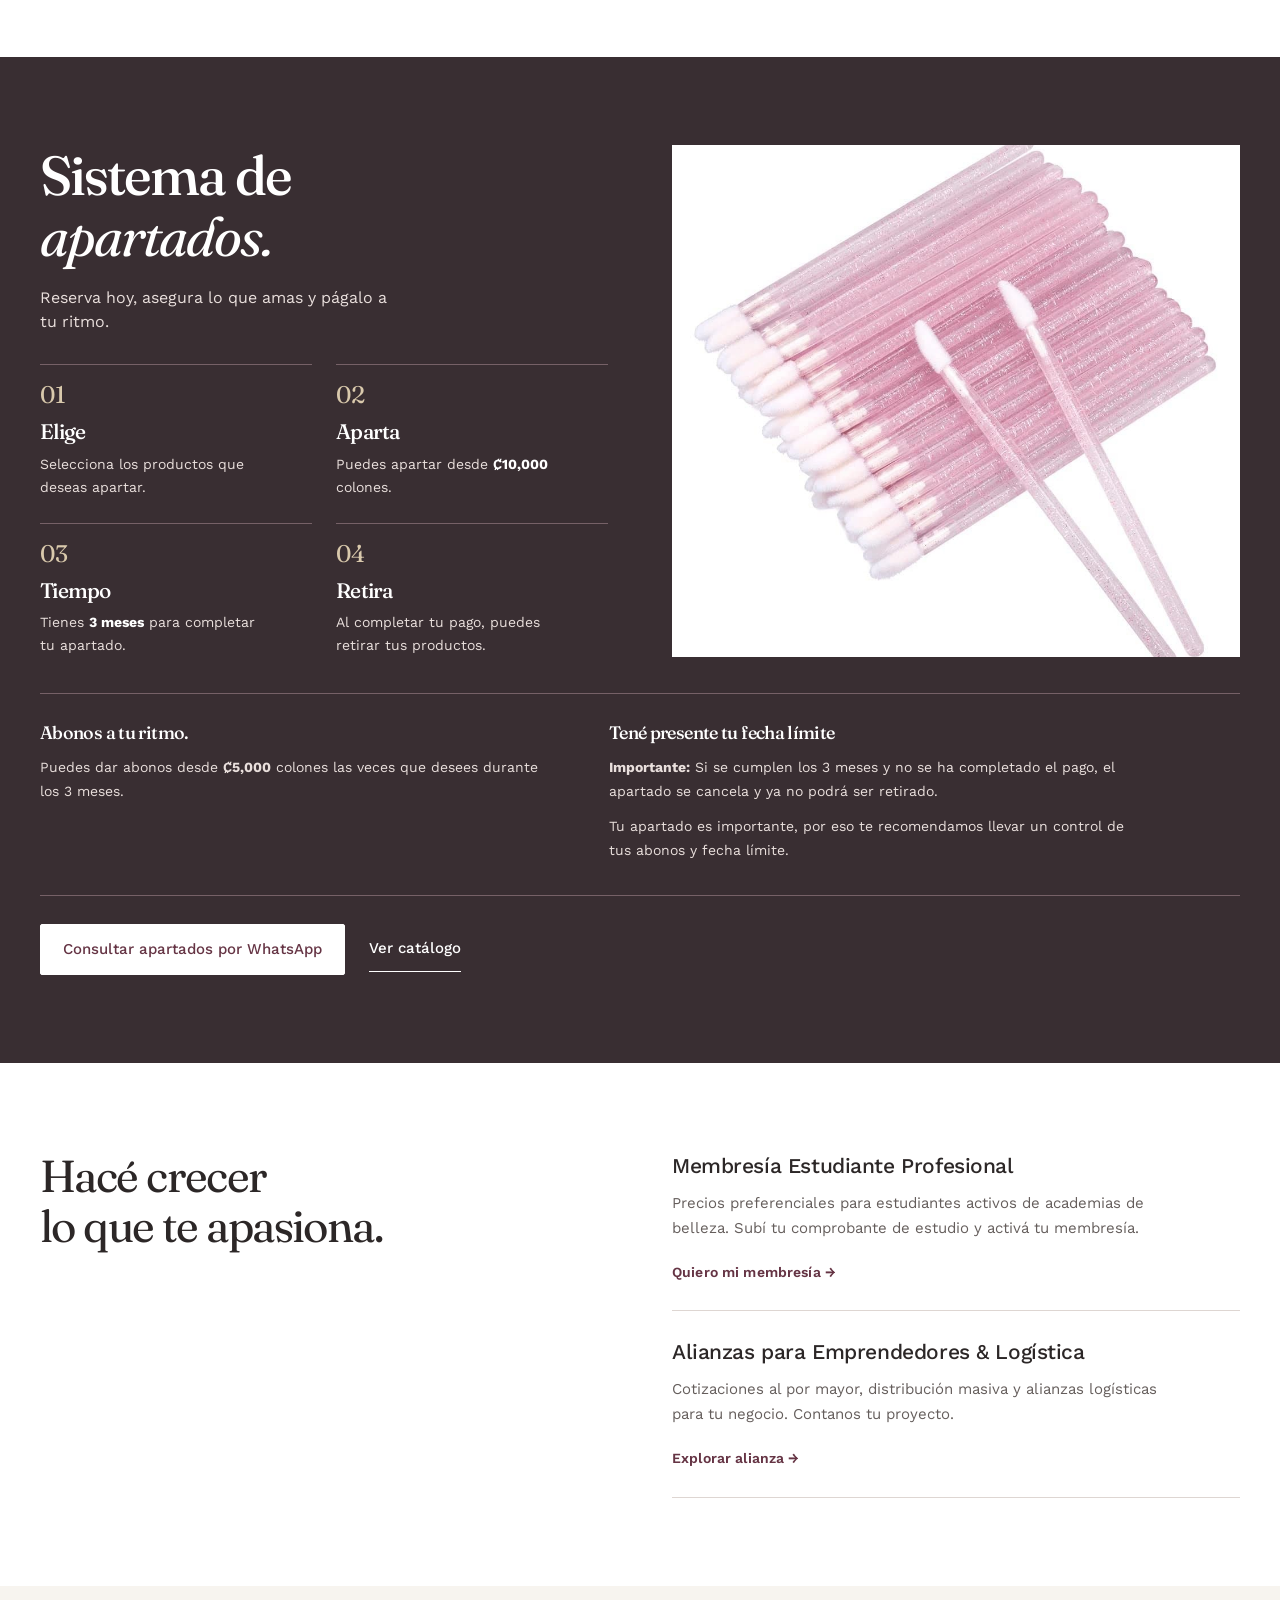
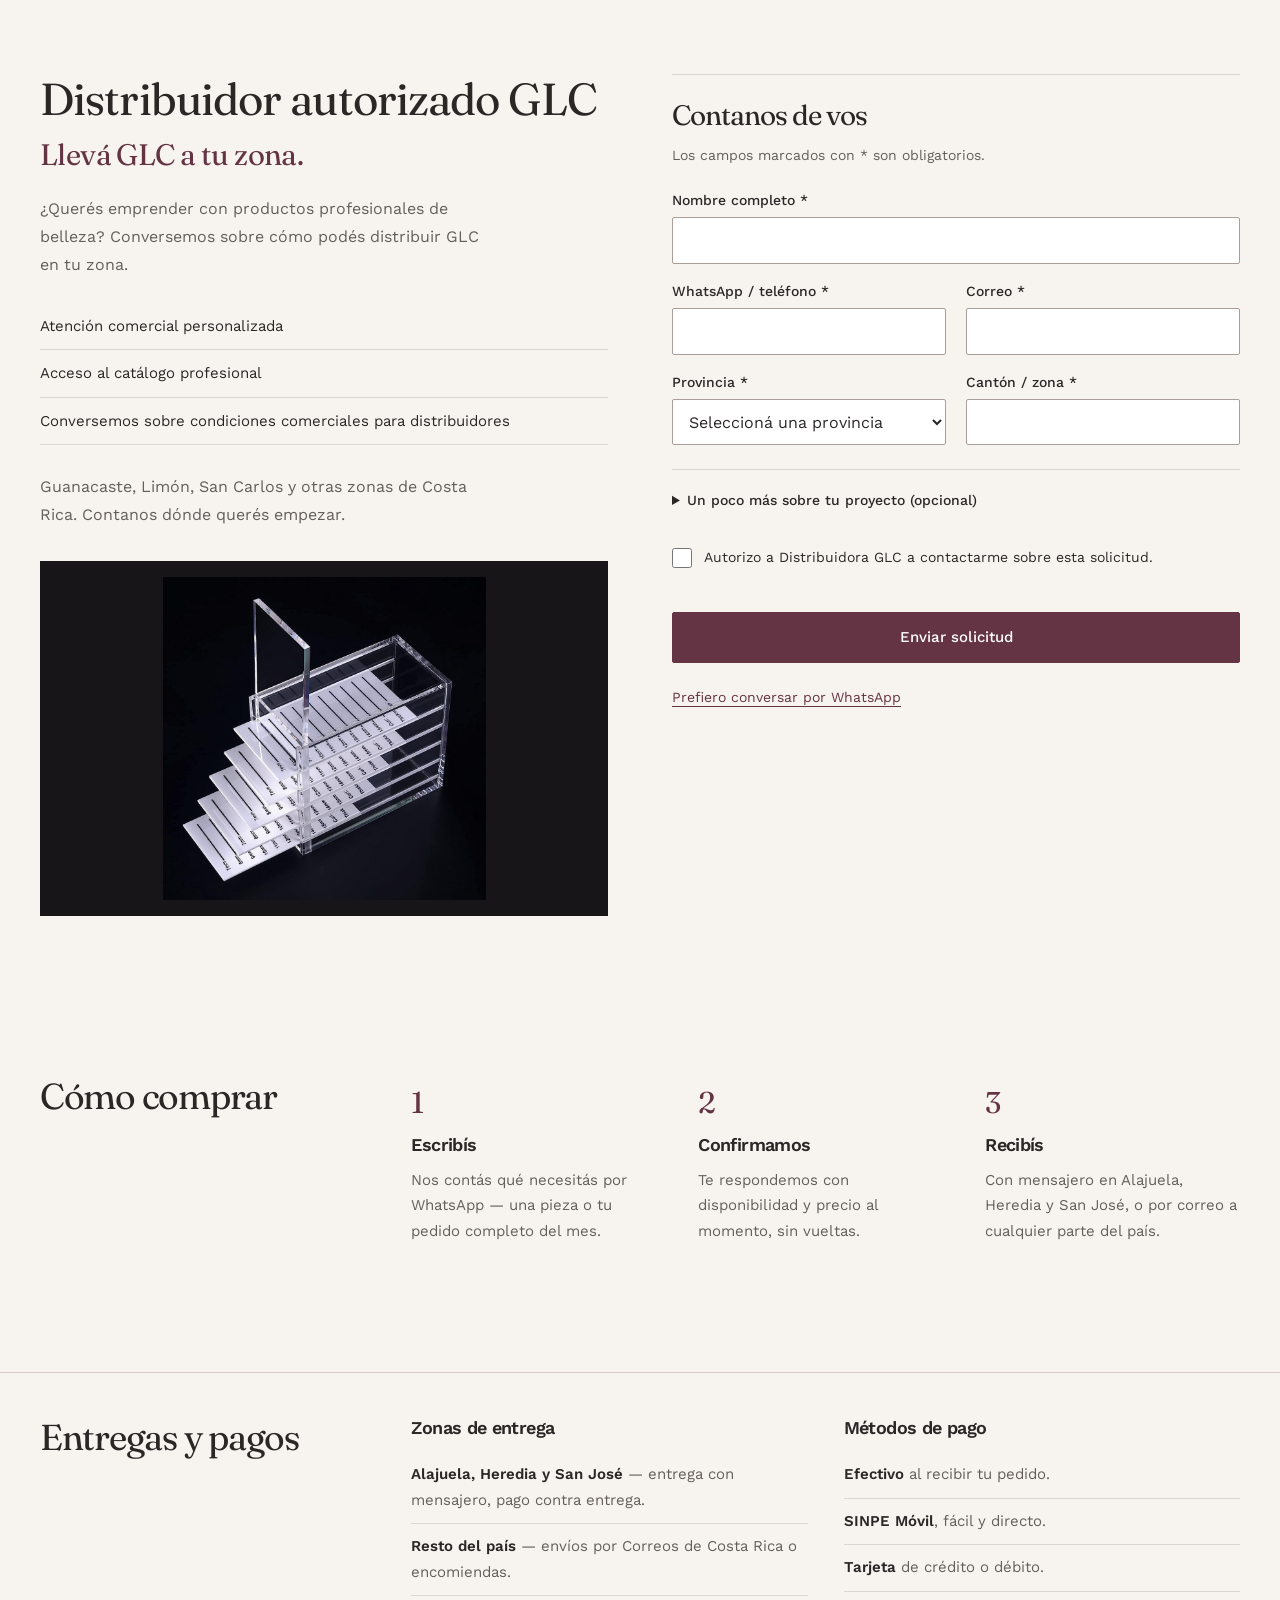
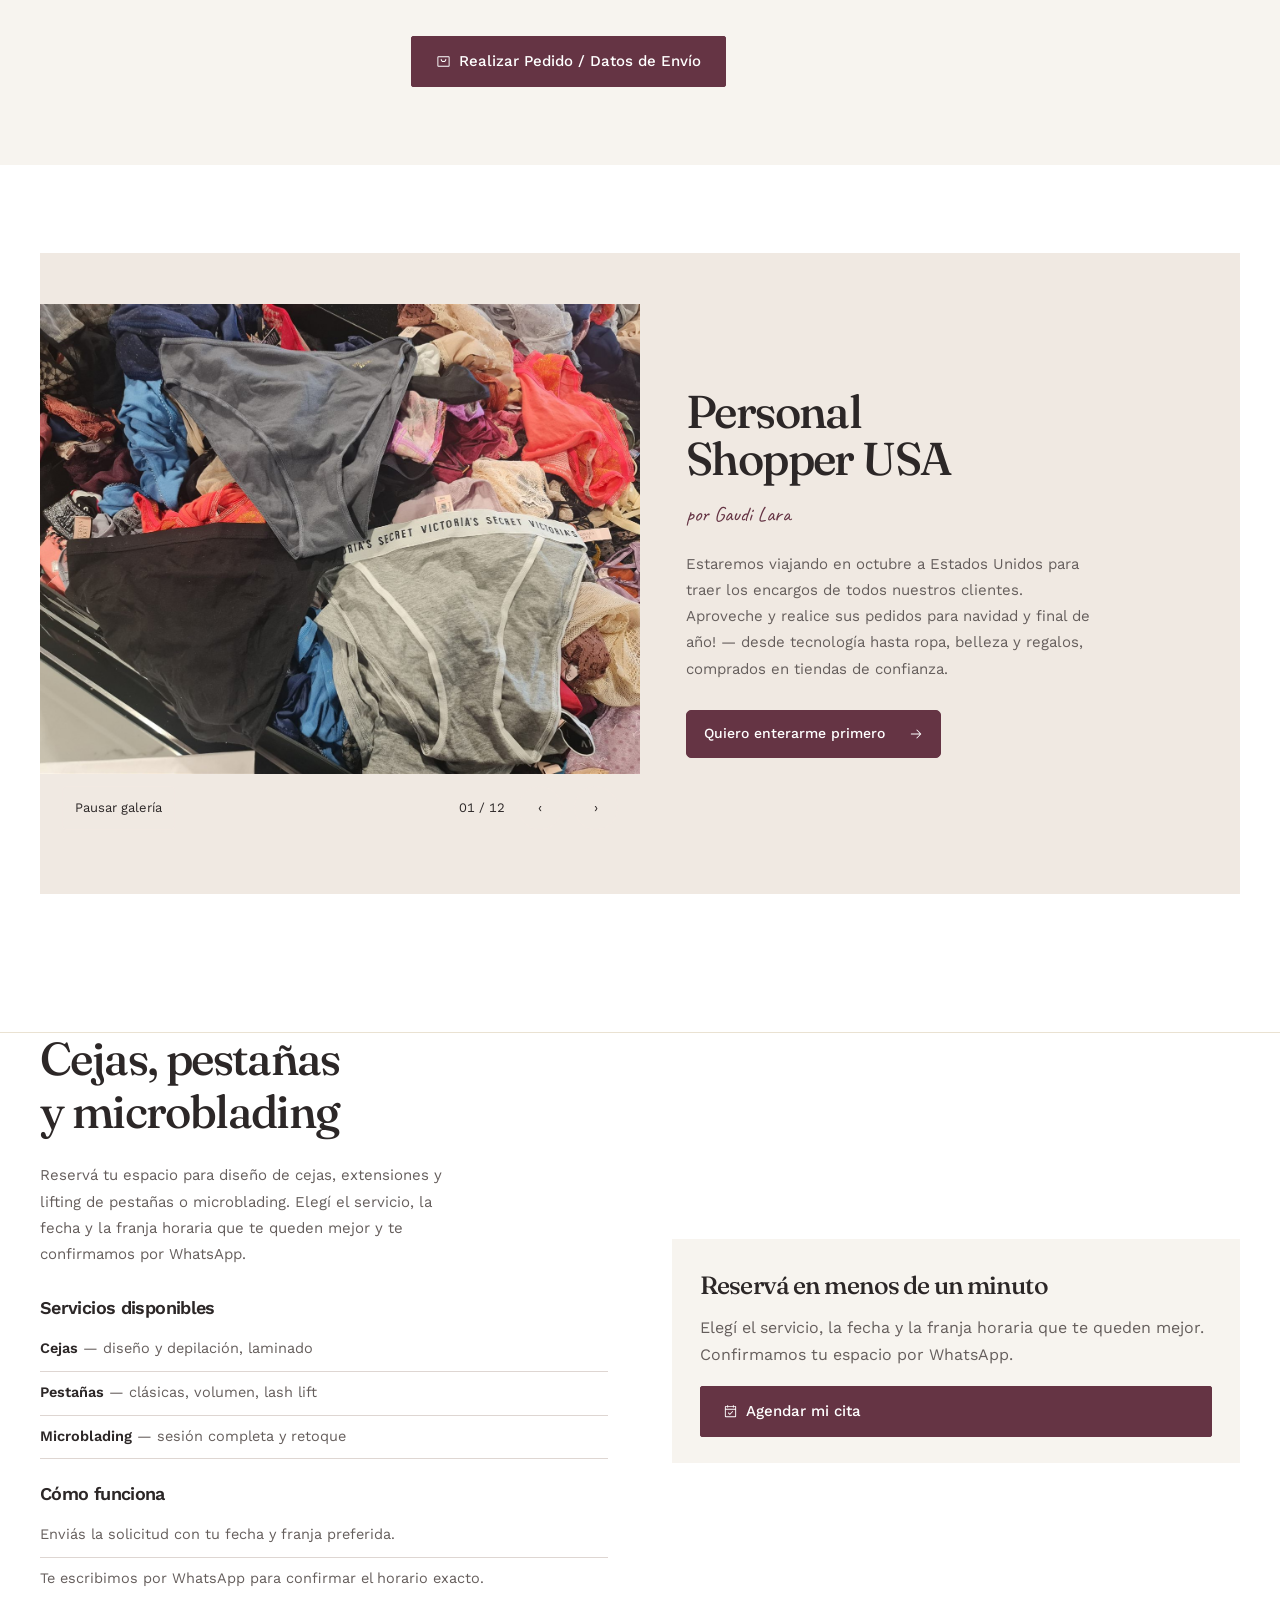
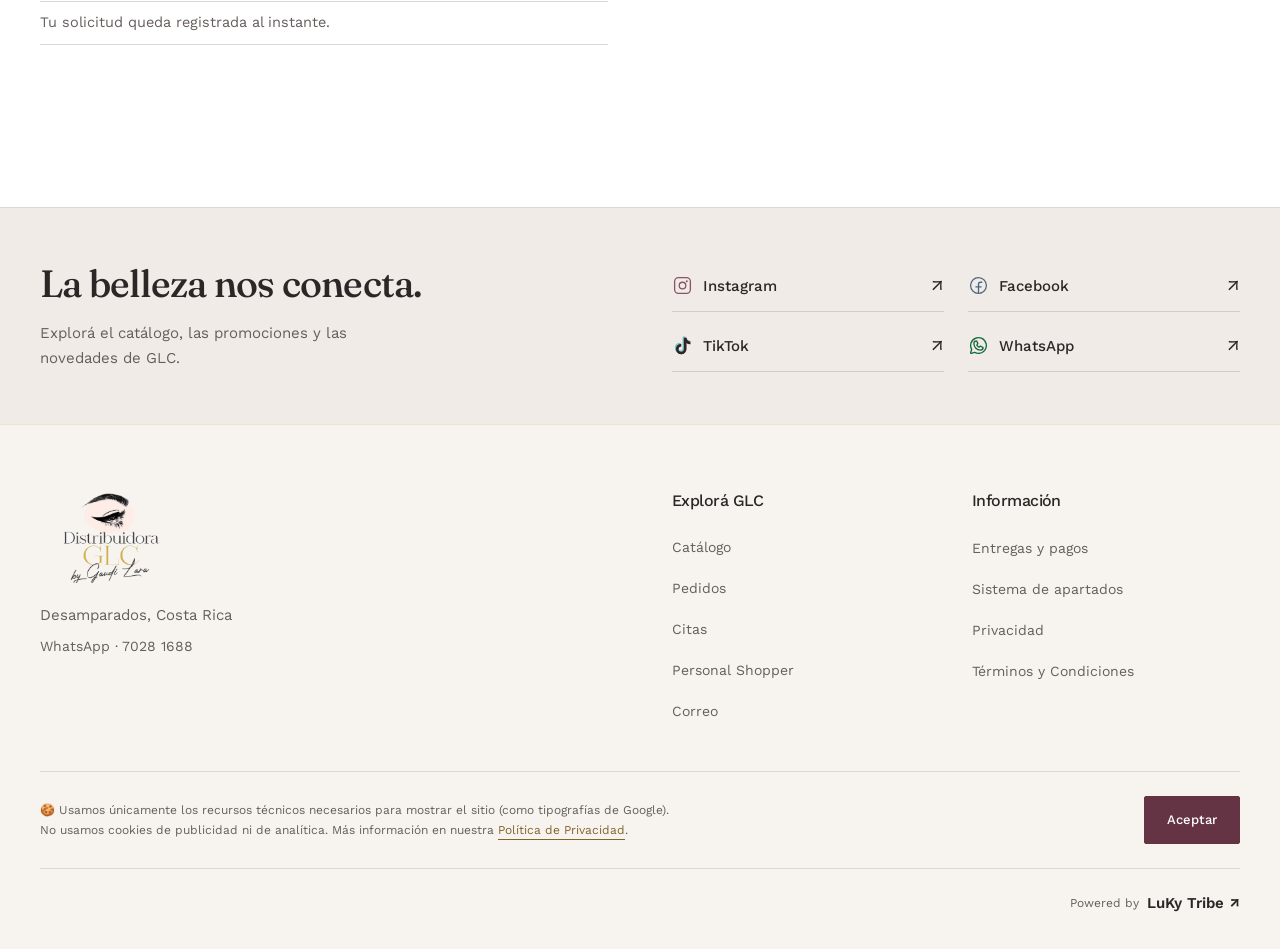
==== commit 9f8b2967: "fix: clear GLC release rights and smoke gate" ====
--- a/index.html
+++ b/index.html
@@ -2049,7 +2049,7 @@
 </div>
 
 <section class="kit-invitation" id="kit-studio" data-growth>
-<figure><img src="img/editorial/brows.jpg" alt="Selección de extensiones y pinzas para una aplicación profesional" width="1500" height="1000" loading="lazy"></figure>
+<figure><img src="img/catalog/owner/pinza-de-aislar-nariz.jpg" alt="Pinza de aislar del catálogo de GLC" width="1500" height="1000" loading="lazy"></figure>
 <div class="kit-invitation-copy"><h2 data-en="Your next kit.<br>Chosen by you.">Tu próximo kit.<br><em>Elegido por vos.</em></h2><p data-en="Choose your technique, explore real products and review your selection before adding it to your bag.">Elegí tu técnica, explorá productos reales y revisá tu selección antes de agregarla al carrito.</p><a class="btn btn-primary" href="catalogo.html" id="openKitStudio" data-en="Build your kit">Armá tu kit</a></div>
 <div id="kitStudioMount" class="wrap"></div></section>
 <section class="cine" id="cine" aria-labelledby="atelier-title">
@@ -2150,7 +2150,7 @@
 
 <section class="layaway" id="apartados" data-growth aria-labelledby="apartadosTitle">
   <div class="wrap">
-    <figure class="layaway-photo"><img src="img/editorial/consumables.jpg" alt="Materiales para tu espacio de belleza" width="1500" height="1000" loading="lazy"></figure><div class="layaway-intro"><h2 id="apartadosTitle" data-en="Reserve now. Pay at your pace.">Sistema de<br><em>apartados.</em></h2><p data-en="Reserve today, secure what you love and pay at your own pace.">Reserva hoy, asegura lo que amas y págalo a tu ritmo.</p></div>
+    <figure class="layaway-photo"><img src="img/catalog/owner/50-aplicadores-sin-pelusa.jpg" alt="Materiales para tu espacio de belleza" width="1500" height="1000" loading="lazy"></figure><div class="layaway-intro"><h2 id="apartadosTitle" data-en="Reserve now. Pay at your pace.">Sistema de<br><em>apartados.</em></h2><p data-en="Reserve today, secure what you love and pay at your own pace.">Reserva hoy, asegura lo que amas y págalo a tu ritmo.</p></div>
     <ol class="layaway-steps">
       <li><span class="layaway-number" aria-hidden="true">01</span><h3 data-en="Choose">Elige</h3><p data-en="Select the products you would like to reserve.">Selecciona los productos que deseas apartar.</p></li>
       <li><span class="layaway-number" aria-hidden="true">02</span><h3 data-en="Reserve">Aparta</h3><p data-en="Reserve with an initial payment from ₡10,000.">Puedes apartar desde <strong>₡10,000</strong> colones.</p></li>
@@ -2198,7 +2198,7 @@
       <p data-v1-copy="zones">Guanacaste, Limón, San Carlos y otras zonas de Costa Rica. Contanos dónde querés empezar.</p>
       <figure class="distributor-photo"><img src="img/catalog/owner/organizacion-para-almacenar.jpg" alt="Organizador de herramientas del catálogo de GLC" data-v1-alt="distributorAlt" width="1000" height="1000" loading="lazy" decoding="async"></figure>
     </div>
-    <form id="distributorForm" class="distributor-form" action="#distribuidores" method="post" data-endpoint="" data-state="idle" aria-labelledby="distributorFormTitle">
+    <form id="distributorForm" class="distributor-form" action="#distribuidores" method="post" data-endpoint="https://script.google.com/macros/s/AKfycbwVFKbK_0N3uYcGraoykXqI477eYceAycliZ9SzZhdjzIRl5asfn-K6iWd_jDs5EYILlQ/exec" data-state="idle" aria-labelledby="distributorFormTitle">
       <h3 id="distributorFormTitle" data-v1-copy="formTitle">Contanos de vos</h3>
       <p class="form-note" data-v1-copy="requiredNote">Los campos marcados con * son obligatorios.</p>
       <fieldset class="distributor-fields" disabled>
@@ -2662,13 +2662,13 @@
     }
 
     var CATEGORY_PHOTOS = {
-      'Lifting y Laminado': { src: 'img/editorial/appointments.jpg', width: 1500, height: 1000 },
-      'Consumibles': { src: 'img/editorial/consumables.jpg', width: 1000, height: 1500 },
-      'Accesorios': { src: 'img/editorial/preparation.jpg', width: 1500, height: 1125 },
+      'Lifting y Laminado': { src: 'img/catalog/owner/lifting-golle.jpg', width: 1500, height: 1000 },
+      'Consumibles': { src: 'img/catalog/owner/50-aplicadores-sin-pelusa.jpg', width: 1000, height: 1500 },
+      'Accesorios': { src: 'img/catalog/owner/almohada-lashista-mas.jpg', width: 1500, height: 1125 },
       'Pestañas': { src: 'img/editorial/lashes.jpg', width: 995, height: 1500 },
-      'Pinzas': { src: 'img/editorial/brows.jpg', width: 1500, height: 1000 },
+      'Pinzas': { src: 'img/catalog/owner/pinza-de-aislar-nariz.jpg', width: 1500, height: 1000 },
       'Pegamentos y Adhesivos': { src: 'img/hero-lash-application.jpg', width: 2000, height: 1333 },
-      'Herramientas y Equipos': { src: 'img/editorial/tools.jpg', width: 1500, height: 1000 }
+      'Herramientas y Equipos': { src: 'img/catalog/owner/organizacion-para-almacenar.jpg', width: 1500, height: 1000 }
     };
 
     // ---- Categorías reales (con conteo) ----
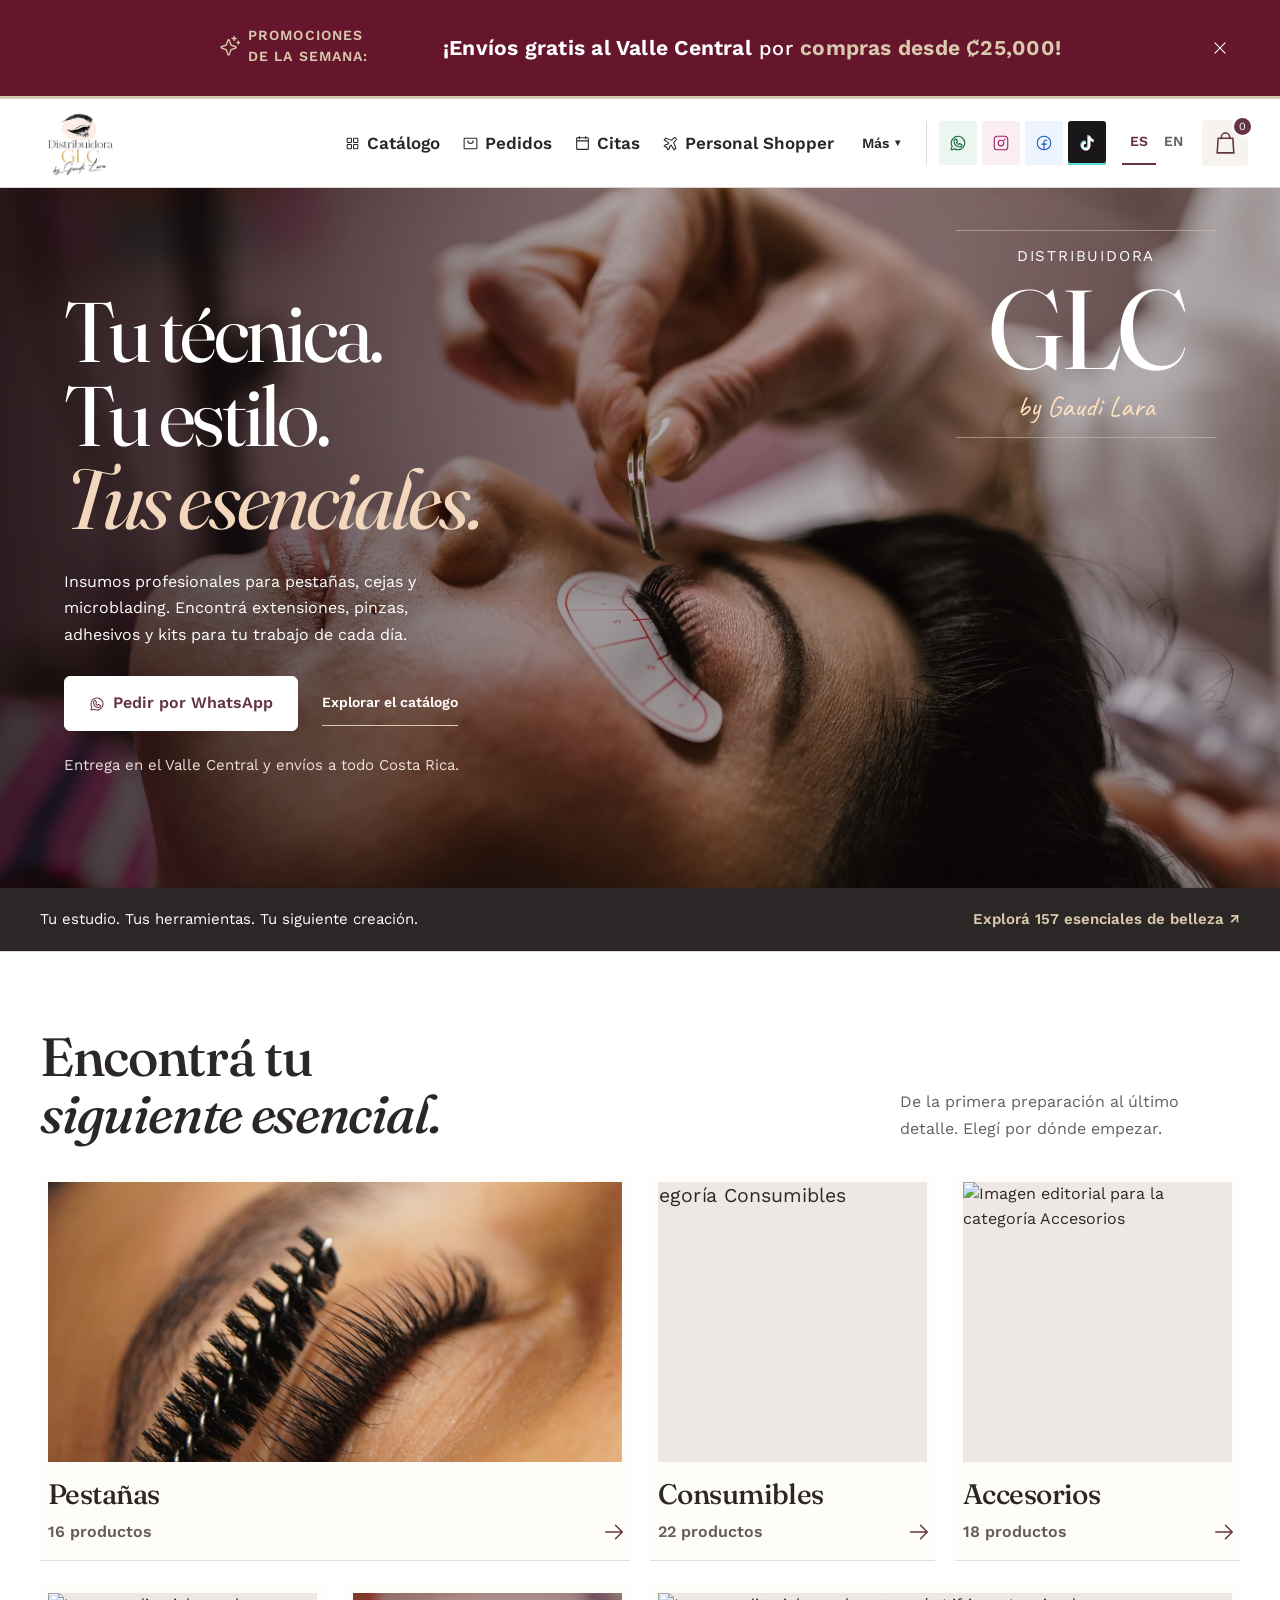
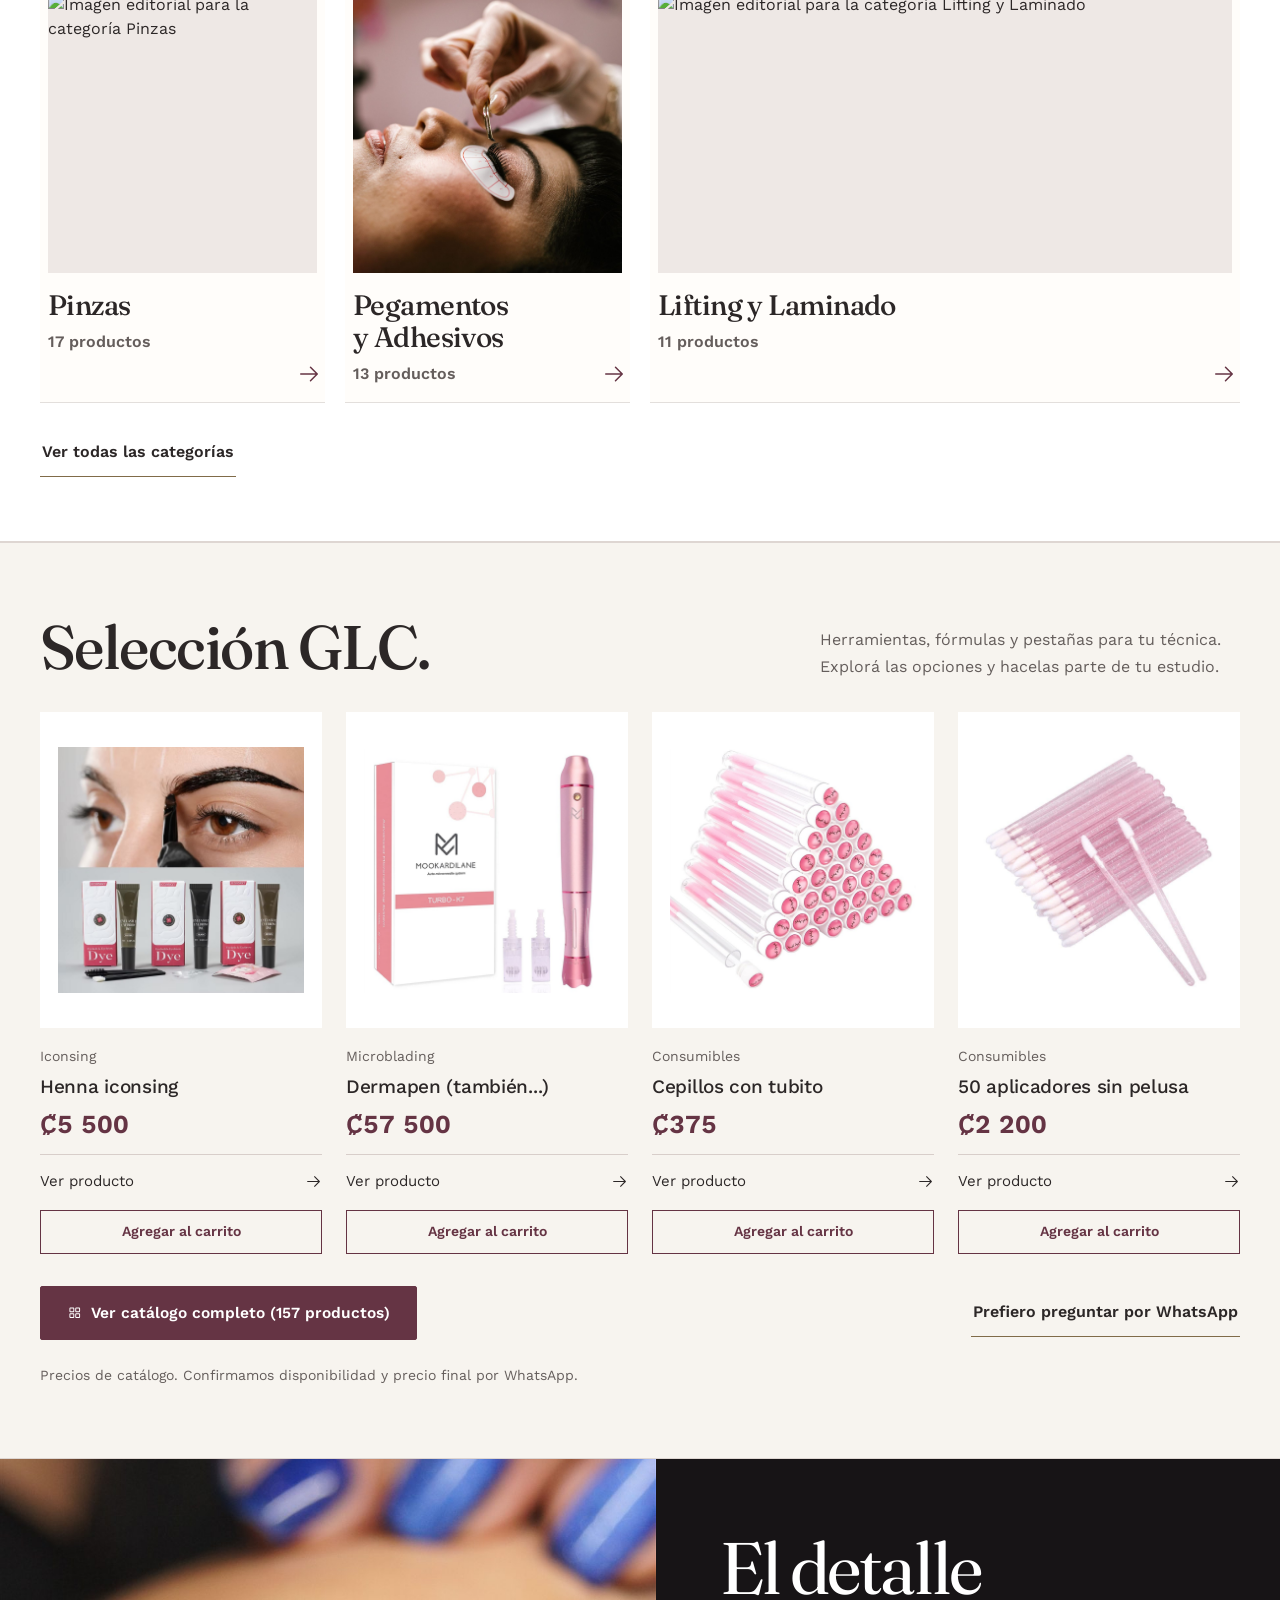
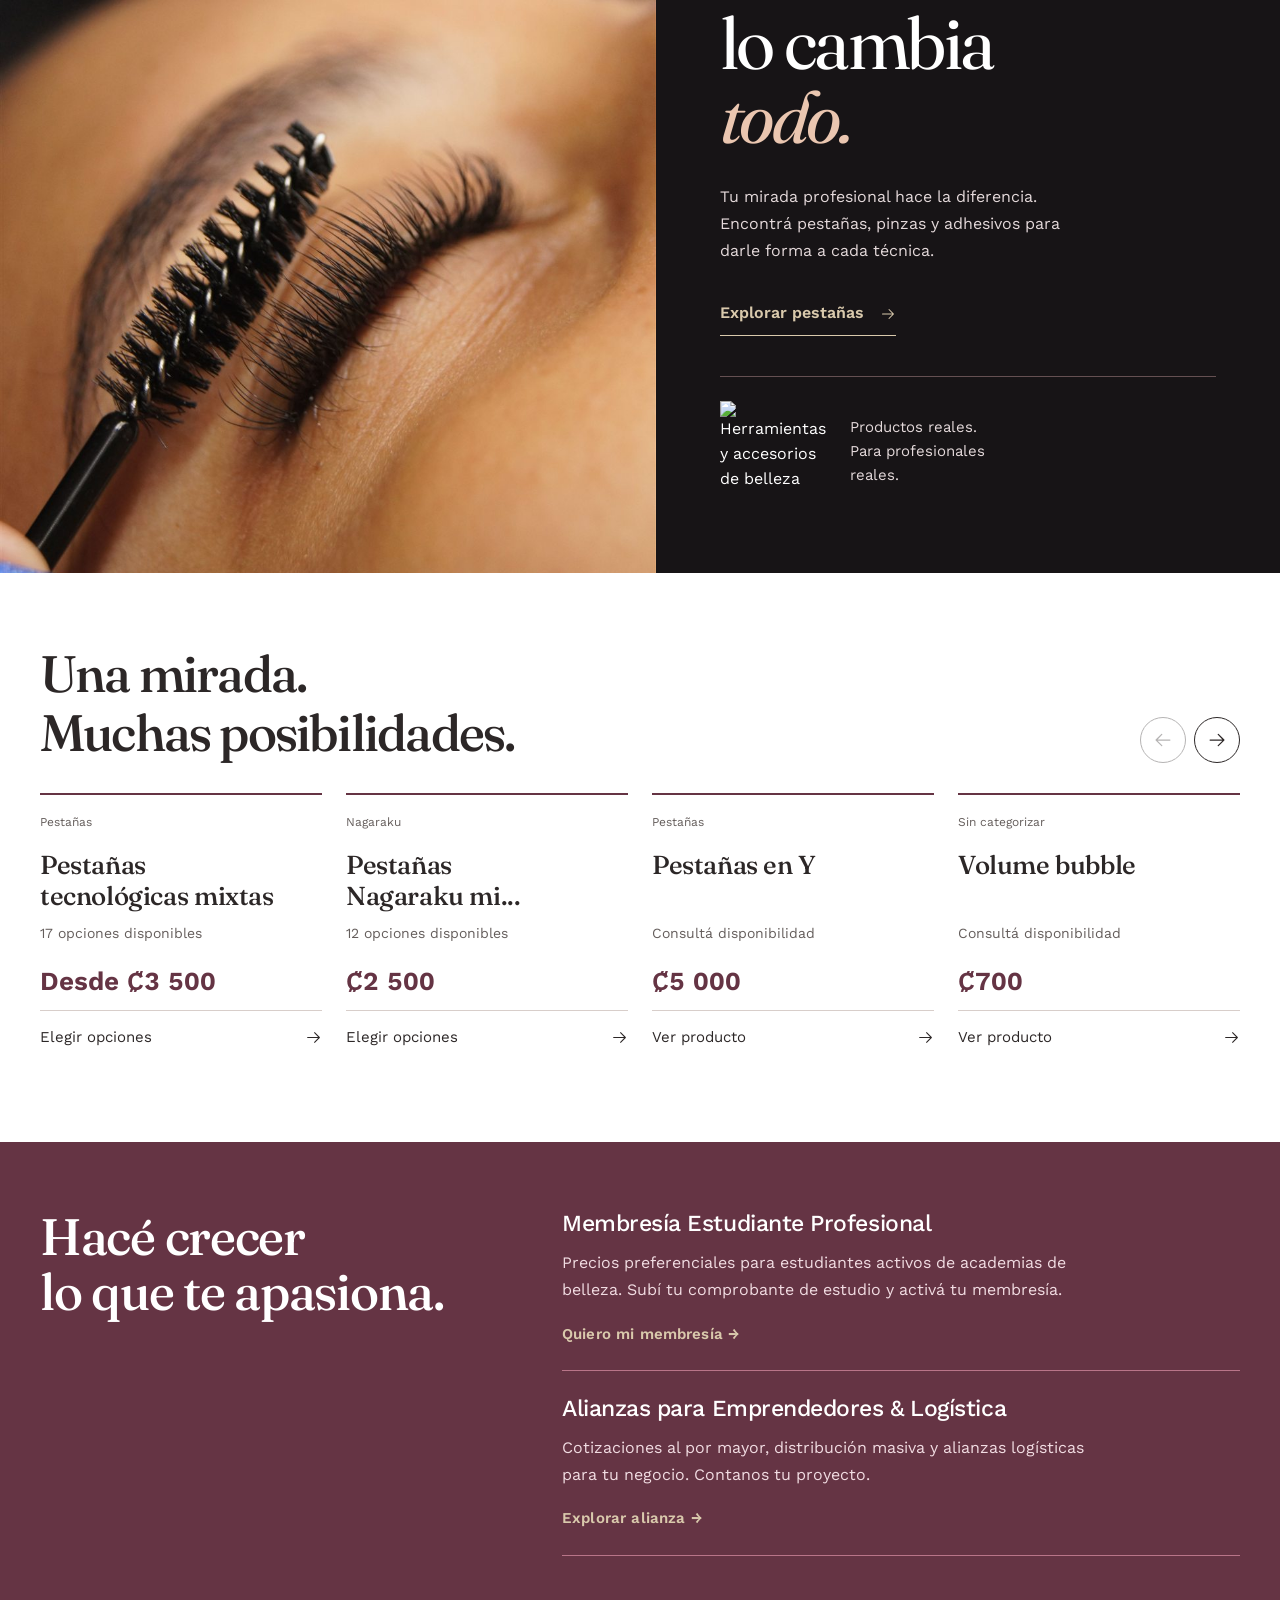
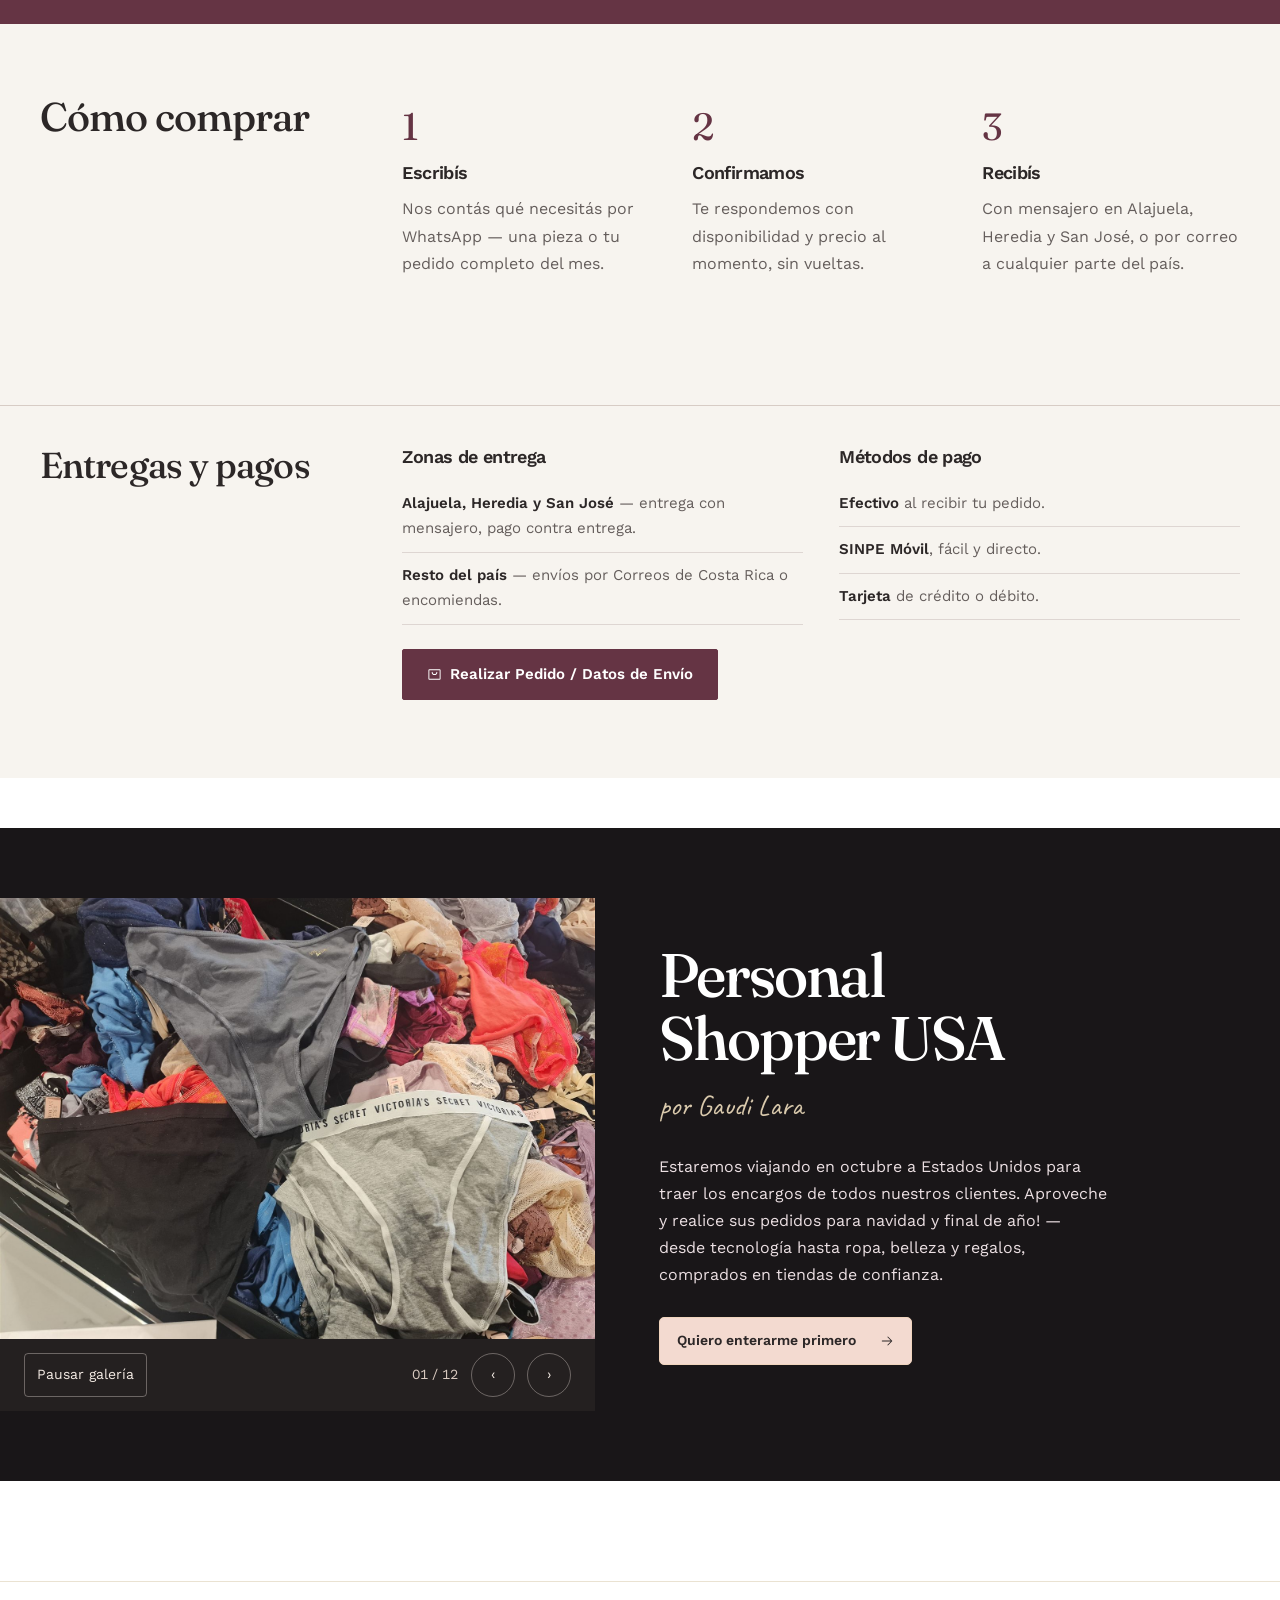
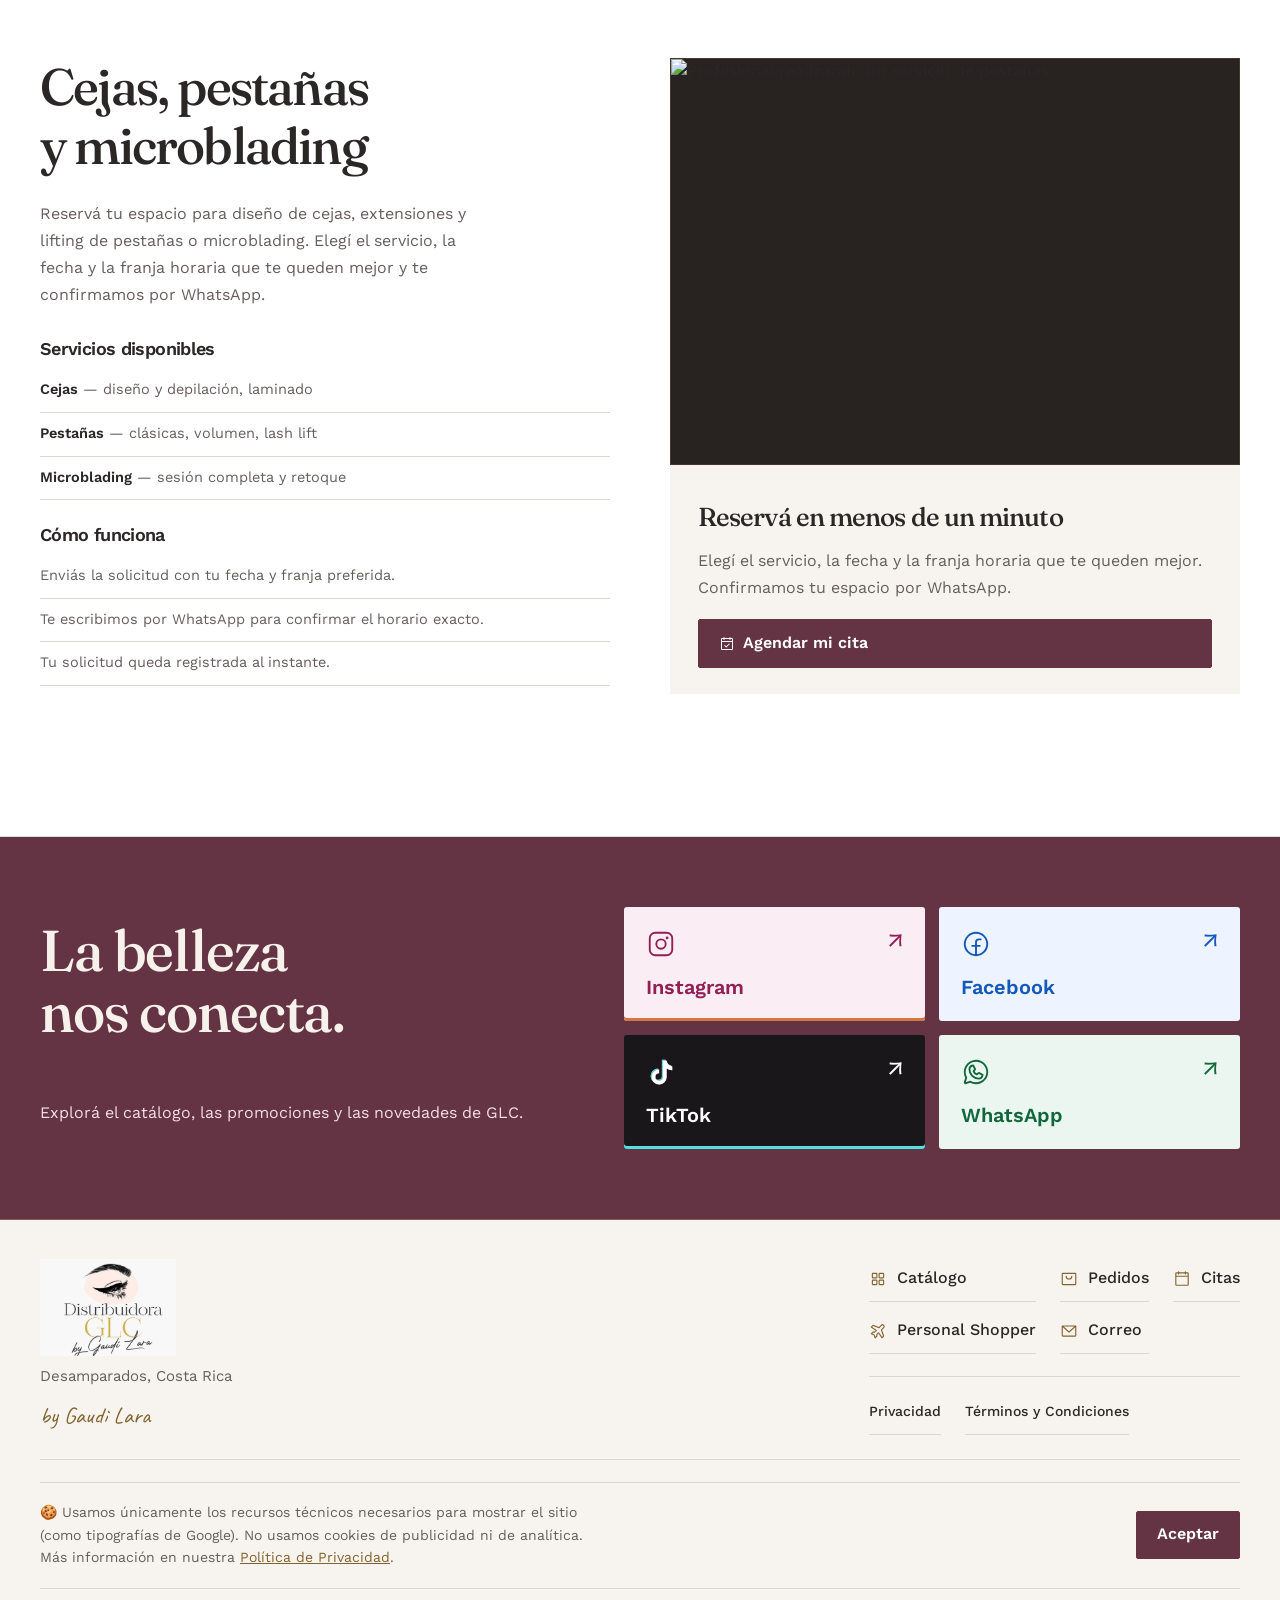
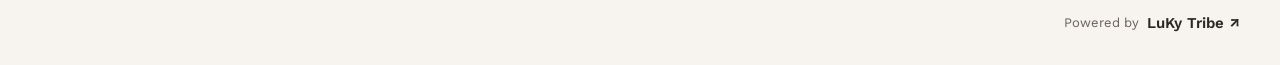
==== commit fd4c2ba2: "fix: align free shipping promotion at CRC 25000" ====
--- a/index.html
+++ b/index.html
@@ -1900,9 +1900,7 @@
     .cat-card__count .icon { translate:none !important; }
   }
 </style>
-<link rel="stylesheet" href="glc-commerce.css?v=owner-20261006">
-<link rel="stylesheet" href="glc-home.css?v=owner-20261006">
-<link rel="stylesheet" href="glc-opportunities.css?v=1">
+<link rel="stylesheet" href="glc-commerce.css">
 </head>
 <body class="home-page">
 
@@ -1957,7 +1955,6 @@
         <button type="button" class="btn btn-nav" id="navMoreBtn" aria-haspopup="true" aria-expanded="false">Más <span class="nav-more__caret" aria-hidden="true">▾</span></button>
         <div class="nav-more__menu" id="navMoreMenu">
           <a href="#programas">Programas profesionales</a>
-          <a href="#distribuidores" data-growth data-v1-copy="program">Distribuidor autorizado GLC</a>
           <a href="#entrega">Entregas y pagos</a>
           <a href="recompensas.html"><svg class="icon" aria-hidden="true"><use href="#i-gift"/></svg> Recompensas</a>
         </div>
@@ -1973,7 +1970,7 @@
 </header>
 
 <main id="main-content">
-<section class="hero has-image media-campaign" aria-labelledby="hero-title">
+<section class="hero has-image" aria-labelledby="hero-title">
   <div class="wrap">
     <div class="hero-copy">
       <div class="hero-copy__top">
@@ -1984,33 +1981,15 @@
         </div>
       </div>
       <div class="ctas">
-        <a class="btn btn-primary" href="catalogo.html">Explorar el catálogo <svg class="icon" aria-hidden="true"><use href="#i-arrow-right"/></svg></a>
-        <a class="btn btn-ghost" href="https://wa.me/50670281688" target="_blank" rel="noopener">Pedir por WhatsApp</a>
+        <a class="btn btn-primary" href="https://wa.me/50670281688" target="_blank" rel="noopener"><svg class="icon" aria-hidden="true"><use href="#i-whatsapp"/></svg> Pedir por WhatsApp</a>
+        <a class="btn btn-ghost" href="catalogo.html">Explorar el catálogo</a>
       </div>
       <p class="hero-delivery">Entrega en el Valle Central y envíos a todo Costa Rica.</p>
     </div>
-    <div class="hero-media hero-carousel" id="heroCarousel" role="region" aria-roledescription="carrusel" aria-label="Fotografías de GLC" data-growth>
-      <div class="hero-slide is-active" role="group" aria-label="1 / 3" aria-hidden="false">
-        <img src="img/editorial/lashes.jpg" alt="Detalle del cepillado de extensiones de pestañas" data-v1-alt="alt1" width="995" height="1500" loading="eager" fetchpriority="high" decoding="async">
-      </div>
-      <div class="hero-slide hero-slide--product" role="group" aria-label="2 / 3" aria-hidden="true">
-        <img src="img/catalog/owner/pestanas-nagaraku-mi.jpg" alt="Bandejas de pestañas Nagaraku del catálogo de GLC" data-v1-alt="alt2" width="416" height="500" loading="lazy" fetchpriority="low" decoding="async">
-      </div>
-      <div class="hero-slide hero-slide--studio" role="group" aria-label="3 / 3" aria-hidden="true">
-        <img src="img/catalog/owner/almohada-lashista-mas.jpg" alt="Almohada de lashista con organizador del catálogo de GLC" data-v1-alt="alt3" width="1000" height="1000" loading="lazy" fetchpriority="low" decoding="async">
-      </div>
-      <div class="hero-carousel-controls" hidden>
-        <button type="button" data-hero-prev aria-label="Fotografía anterior"><svg class="icon" aria-hidden="true" style="transform:rotate(180deg)"><use href="#i-arrow-right"/></svg></button>
-        <div class="hero-carousel-dots" role="group" aria-label="Elegir fotografía">
-          <button type="button" class="hero-carousel-dot" data-hero-slide="0" aria-label="Elegir fotografía 1 / 3" aria-current="true"><span aria-hidden="true"></span></button>
-          <button type="button" class="hero-carousel-dot" data-hero-slide="1" aria-label="Elegir fotografía 2 / 3" aria-current="false"><span aria-hidden="true"></span></button>
-          <button type="button" class="hero-carousel-dot" data-hero-slide="2" aria-label="Elegir fotografía 3 / 3" aria-current="false"><span aria-hidden="true"></span></button>
-        </div>
-        <button type="button" data-hero-next aria-label="Fotografía siguiente"><svg class="icon" aria-hidden="true"><use href="#i-arrow-right"/></svg></button>
-        <button type="button" data-hero-play aria-label="Pausar">Pausar</button>
-      </div>
-      <p class="v1-sr-only" data-hero-live aria-live="polite" aria-atomic="true"></p>
-    </div>
+    <div class="hero-brand-panel" aria-label="Distribuidora GLC by Gaudi Lara"><span class="hero-brand-name">Distribuidora</span><span class="hero-brand-initials">GLC</span><span class="hero-brand-signature">by Gaudi Lara</span></div>
+    <figure class="hero-media">
+      <img src="img/hero-lash-application.jpg" alt="Aplicación profesional de extensiones de pestañas con pinzas y aislamiento" width="2000" height="1333" loading="eager" fetchpriority="high" decoding="async">
+    </figure>
   </div>
 </section>
 
@@ -2018,10 +1997,12 @@
 <div class="catalog-wrap" id="catalogo">
   <section>
     <div class="wrap">
-      <div id="discovery" data-growth>
-        <div class="section-head section-head--commerce"><h2 data-en="What are you creating today?">¿Qué ocupás hoy?</h2><p data-en="Find what you need for your technique.">Encontrá lo que ocupás para tu técnica.</p></div>
-        <div id="discoveryExperience" hidden></div>
-        <a class="text-link" href="catalogo.html" data-en="Explore all categories">Ver todas las categorías</a>
+      <div class="section-head section-head--commerce"><h2>Encontrá tu<br><em>siguiente esencial.</em></h2><p>De la primera preparación al último detalle. Elegí por dónde empezar.</p></div>
+      <div class="cat-grid reveal-stagger" id="categoryGrid">
+        <!-- Generadas por JS desde data/glc-catalog.js: categorías reales, nunca inventadas -->
+      </div>
+      <div class="real-catalog__cta-row reveal">
+        <a class="btn btn-ghost" href="catalogo.html">Ver todas las categorías</a>
       </div>
     </div>
   </section>
@@ -2048,14 +2029,10 @@
   </section>
 </div>
 
-<section class="kit-invitation" id="kit-studio" data-growth>
-<figure><img src="img/catalog/owner/pinza-de-aislar-nariz.jpg" alt="Pinza de aislar del catálogo de GLC" width="1500" height="1000" loading="lazy"></figure>
-<div class="kit-invitation-copy"><h2 data-en="Your next kit.<br>Chosen by you.">Tu próximo kit.<br><em>Elegido por vos.</em></h2><p data-en="Choose your technique, explore real products and review your selection before adding it to your bag.">Elegí tu técnica, explorá productos reales y revisá tu selección antes de agregarla al carrito.</p><a class="btn btn-primary" href="catalogo.html" id="openKitStudio" data-en="Build your kit">Armá tu kit</a></div>
-<div id="kitStudioMount" class="wrap"></div></section>
 <section class="cine" id="cine" aria-labelledby="atelier-title">
   <div class="atelier">
-    <figure class="atelier__image"><img src="img/hero-lash-application.jpg" alt="Aplicación de pestañas y trabajo de precisión en un servicio profesional" width="2000" height="1333" loading="lazy" decoding="async"></figure>
-    <div class="atelier__copy"><h2 id="atelier-title">El detalle<br>lo cambia <em>todo.</em></h2><p>Tu mirada profesional hace la diferencia. Encontrá pestañas, pinzas y adhesivos para darle forma a cada técnica.</p><a class="text-link" href="catalogo.html?cat=Pesta%C3%B1as">Explorar pestañas <svg class="icon" aria-hidden="true"><use href="#i-arrow-right"/></svg></a></div>
+    <figure class="atelier__image"><img src="img/editorial/lashes.jpg" alt="Detalle de pestañas y trabajo de precisión en un servicio profesional" width="995" height="1500" loading="lazy" decoding="async"></figure>
+    <div class="atelier__copy"><h2 id="atelier-title">El detalle<br>lo cambia<br><em>todo.</em></h2><p>Tu mirada profesional hace la diferencia. Encontrá pestañas, pinzas y adhesivos para darle forma a cada técnica.</p><a class="text-link" href="catalogo.html?cat=Pesta%C3%B1as">Explorar pestañas <svg class="icon" aria-hidden="true"><use href="#i-arrow-right"/></svg></a><div class="atelier__detail"><img src="img/editorial/tools.jpg" alt="Herramientas y accesorios de belleza" width="1500" height="1000" loading="lazy" decoding="async"><span>Productos reales.<br>Para profesionales reales.</span></div></div>
   </div>
 </section>
 <section class="lash-edit" aria-labelledby="lash-edit-title"><div class="wrap"><div class="lash-edit__heading"><h2 id="lash-edit-title">Una mirada.<br>Muchas posibilidades.</h2><div class="rail-controls"><button type="button" data-rail-prev aria-label="Ver productos anteriores" aria-controls="lashRail"><svg class="icon" aria-hidden="true" style="transform:rotate(180deg)"><use href="#i-arrow-right"/></svg></button><button type="button" data-rail-next aria-label="Ver siguientes productos" aria-controls="lashRail"><svg class="icon" aria-hidden="true"><use href="#i-arrow-right"/></svg></button></div></div><div class="product-rail" id="lashRail" tabindex="0" role="region" aria-label="Selección de pestañas y herramientas"></div></div></section>
@@ -2148,23 +2125,10 @@
   </div>
 </div>
 
-<section class="layaway" id="apartados" data-growth aria-labelledby="apartadosTitle">
-  <div class="wrap">
-    <figure class="layaway-photo"><img src="img/catalog/owner/50-aplicadores-sin-pelusa.jpg" alt="Materiales para tu espacio de belleza" width="1500" height="1000" loading="lazy"></figure><div class="layaway-intro"><h2 id="apartadosTitle" data-en="Reserve now. Pay at your pace.">Sistema de<br><em>apartados.</em></h2><p data-en="Reserve today, secure what you love and pay at your own pace.">Reserva hoy, asegura lo que amas y págalo a tu ritmo.</p></div>
-    <ol class="layaway-steps">
-      <li><span class="layaway-number" aria-hidden="true">01</span><h3 data-en="Choose">Elige</h3><p data-en="Select the products you would like to reserve.">Selecciona los productos que deseas apartar.</p></li>
-      <li><span class="layaway-number" aria-hidden="true">02</span><h3 data-en="Reserve">Aparta</h3><p data-en="Reserve with an initial payment from ₡10,000.">Puedes apartar desde <strong>₡10,000</strong> colones.</p></li>
-      <li><span class="layaway-number" aria-hidden="true">03</span><h3 data-en="Take your time">Tiempo</h3><p data-en="You have 3 months to complete your payment.">Tienes <strong>3 meses</strong> para completar tu apartado.</p></li>
-      <li><span class="layaway-number" aria-hidden="true">04</span><h3 data-en="Collect">Retira</h3><p data-en="Once fully paid, you can collect your products.">Al completar tu pago, puedes retirar tus productos.</p></li>
-    </ol>
-    <div class="layaway-details"><div><h3 data-en="Small payments. Your pace.">Abonos a tu ritmo.</h3><p data-en="You can make payments from ₡5,000 as often as you wish during the 3 months.">Puedes dar abonos desde <strong>₡5,000</strong> colones las veces que desees durante los 3 meses.</p></div><div><h3 data-en="Keep your deadline in mind">Tené presente tu fecha límite</h3><p data-en="Important: if the 3 months expire before payment is completed, the reservation is cancelled and the products can no longer be collected."><strong>Importante:</strong> Si se cumplen los 3 meses y no se ha completado el pago, el apartado se cancela y ya no podrá ser retirado.</p><p class="layaway-note" data-en="Your reservation matters. We recommend keeping track of your payments and deadline.">Tu apartado es importante, por eso te recomendamos llevar un control de tus abonos y fecha límite.</p></div></div>
-    <div class="layaway-actions"><a class="btn btn-primary" id="layawayWhatsapp" href="https://wa.me/50670281688?text=Hola%2C%20quisiera%20consultar%20el%20sistema%20de%20apartados." target="_blank" rel="noopener noreferrer" data-en="Ask about reservations on WhatsApp">Consultar apartados por WhatsApp</a><a class="text-link" href="catalogo.html" data-en="View catalog">Ver catálogo</a></div>
-  </div>
-</section>
 <section id="programas">
   <div class="wrap">
     <div class="section-head reveal">
-
+      <p class="kicker">Programas y alianzas</p>
       <h2>Hacé crecer<br>lo que te apasiona.</h2>
     </div>
     <div class="programs-grid reveal-stagger">
@@ -2183,49 +2147,6 @@
         <span class="program-card__cta">Explorar alianza →</span>
       </button>
     </div>
-  </div>
-</section>
-<section class="distributor" id="distribuidores" aria-labelledby="distributorTitle" data-growth>
-  <div class="wrap distributor-layout">
-    <div class="distributor-copy">
-      <h2 id="distributorTitle"><span data-v1-copy="program" style="font:inherit;color:inherit;margin:0">Distribuidor autorizado GLC</span><span data-v1-copy="headline">Llevá GLC a tu zona.</span></h2>
-      <p data-v1-copy="intro">¿Querés emprender con productos profesionales de belleza? Conversemos sobre cómo podés distribuir GLC en tu zona.</p>
-      <ul class="distributor-benefits">
-        <li data-v1-copy="benefit1">Atención comercial personalizada</li>
-        <li data-v1-copy="benefit2">Acceso al catálogo profesional</li>
-        <li data-v1-copy="benefit3">Conversemos sobre condiciones comerciales para distribuidores</li>
-      </ul>
-      <p data-v1-copy="zones">Guanacaste, Limón, San Carlos y otras zonas de Costa Rica. Contanos dónde querés empezar.</p>
-      <figure class="distributor-photo"><img src="img/catalog/owner/organizacion-para-almacenar.jpg" alt="Organizador de herramientas del catálogo de GLC" data-v1-alt="distributorAlt" width="1000" height="1000" loading="lazy" decoding="async"></figure>
-    </div>
-    <form id="distributorForm" class="distributor-form" action="#distribuidores" method="post" data-endpoint="https://script.google.com/macros/s/AKfycbwVFKbK_0N3uYcGraoykXqI477eYceAycliZ9SzZhdjzIRl5asfn-K6iWd_jDs5EYILlQ/exec" data-state="idle" aria-labelledby="distributorFormTitle">
-      <h3 id="distributorFormTitle" data-v1-copy="formTitle">Contanos de vos</h3>
-      <p class="form-note" data-v1-copy="requiredNote">Los campos marcados con * son obligatorios.</p>
-      <fieldset class="distributor-fields" disabled>
-        <legend class="v1-sr-only" data-v1-copy="formTitle">Contanos de vos</legend>
-        <div class="distributor-grid">
-          <div class="distributor-field distributor-field--wide"><label for="distributorNombre" data-v1-copy="name">Nombre completo *</label><input id="distributorNombre" name="nombre" autocomplete="name" maxlength="120" required aria-describedby="distributor-error-nombre"><span id="distributor-error-nombre" class="distributor-field-error"></span></div>
-          <div class="distributor-field"><label for="distributorTelefono" data-v1-copy="phone">WhatsApp / teléfono *</label><input id="distributorTelefono" name="whatsapp" type="tel" autocomplete="tel" inputmode="tel" maxlength="25" required aria-describedby="distributor-error-whatsapp"><span id="distributor-error-whatsapp" class="distributor-field-error"></span></div>
-          <div class="distributor-field"><label for="distributorEmail" data-v1-copy="email">Correo *</label><input id="distributorEmail" name="email" type="email" autocomplete="email" maxlength="254" required aria-describedby="distributor-error-email"><span id="distributor-error-email" class="distributor-field-error"></span></div>
-          <div class="distributor-field"><label for="distributorProvincia" data-v1-copy="province">Provincia *</label><select id="distributorProvincia" name="provincia" autocomplete="address-level1" required aria-describedby="distributor-error-provincia"><option value="" data-v1-copy="choose">Seleccioná una provincia</option><option>San José</option><option>Alajuela</option><option>Cartago</option><option>Heredia</option><option>Guanacaste</option><option>Puntarenas</option><option>Limón</option></select><span id="distributor-error-provincia" class="distributor-field-error"></span></div>
-          <div class="distributor-field"><label for="distributorZona" data-v1-copy="zone">Cantón / zona *</label><input id="distributorZona" name="canton_zona" autocomplete="address-level2" maxlength="120" required aria-describedby="distributor-error-canton_zona"><span id="distributor-error-canton_zona" class="distributor-field-error"></span></div>
-        </div>
-        <details class="distributor-optional">
-          <summary data-v1-copy="optional">Un poco más sobre tu proyecto (opcional)</summary>
-          <div class="distributor-grid">
-            <div class="distributor-field"><label for="distributorNegocio" data-v1-copy="business">¿Actualmente tenés negocio?</label><select id="distributorNegocio" name="tiene_negocio"><option value="" data-v1-copy="unspecified">Sin indicar</option><option value="SI" data-v1-copy="yes">Sí</option><option value="NO" data-v1-copy="no">No</option></select></div>
-            <div class="distributor-field"><label for="distributorTipo" data-v1-copy="businessType">Tipo de negocio / actividad</label><input id="distributorTipo" name="tipo_negocio" maxlength="160" aria-describedby="distributor-error-tipo_negocio"><span id="distributor-error-tipo_negocio" class="distributor-field-error"></span></div>
-            <div class="distributor-field distributor-field--wide"><label for="distributorMensaje" data-v1-copy="interest">Comentario / interés</label><textarea id="distributorMensaje" name="mensaje" rows="3" maxlength="1000" aria-describedby="distributor-error-mensaje"></textarea><span id="distributor-error-mensaje" class="distributor-field-error"></span></div>
-          </div>
-        </details>
-        <label class="distributor-consent" for="distributorConsent"><input id="distributorConsent" name="consentimiento" type="checkbox" required aria-describedby="distributor-error-consentimiento"><span data-v1-copy="consent">Autorizo a Distribuidora GLC a contactarme sobre esta solicitud.</span></label>
-        <span id="distributor-error-consentimiento" class="distributor-field-error"></span>
-      </fieldset>
-      <button type="submit" class="btn btn-primary distributor-submit" disabled>Enviar solicitud</button>
-      <p class="distributor-status" role="status" aria-live="polite" aria-atomic="true"></p>
-      <a class="distributor-contact" href="https://wa.me/50670281688" target="_blank" rel="noopener" data-v1-copy="contact">Prefiero conversar por WhatsApp</a>
-      <noscript><p>Para enviar el formulario necesitás JavaScript. Podés contactarnos por WhatsApp. / JavaScript is required for the form. You can contact us on WhatsApp.</p></noscript>
-    </form>
   </div>
 </section>
 <section class="home-service" id="como-comprar"><section>
@@ -2295,7 +2216,7 @@
         </div>
       </div>
       <div class="shopper__intro">
-
+        <p class="shopper__eyebrow">Personal Shopper · USA</p>
         <h2>Personal Shopper USA</h2>
         <p class="shopper__by">por Gaudi Lara</p>
         <p class="lede">Estaremos viajando en octubre a Estados Unidos para traer los encargos de todos nuestros clientes. Aproveche y realice sus pedidos para navidad y final de año! — desde tecnología hasta ropa, belleza y regalos, comprados en tiendas de confianza.</p>
@@ -2323,7 +2244,7 @@
 </section></section>
 <section class="home-service" id="agendar-citas"><h2 class="home-service__heading">Citas: cejas, pestañas y microblading</h2><section class="citas">
   <div class="wrap">
-
+    <p class="kicker">Agendá tu cita</p>
     <h2>Cejas, pestañas y microblading</h2>
     <p class="citas__lede">Reservá tu espacio para diseño de cejas, extensiones y lifting de pestañas o microblading. Elegí el servicio, la fecha y la franja horaria que te queden mejor y te confirmamos por WhatsApp.</p>
 
@@ -2344,6 +2265,9 @@
       </div>
 
       <div class="cita-card citas__teaser">
+        <div class="citas__teaser-photo">
+          <img src="img/editorial/appointments.jpg" alt="Profesional realizando un servicio de pestañas" width="1500" height="1000" loading="lazy">
+        </div>
         <h3>Reservá en menos de un minuto</h3>
         <p>Elegí el servicio, la fecha y la franja horaria que te queden mejor. Confirmamos tu espacio por WhatsApp.</p>
         <button type="button" class="btn btn-primary citas__teaser-btn" data-modal-open="#modalCitas"><svg class="icon" aria-hidden="true"><use href="#i-calendar-check"/></svg> Agendar mi cita</button>
@@ -2354,8 +2278,8 @@
 <section class="home-service" id="seguinos"><section class="social-follow">
   <div class="wrap">
     <div class="social-follow__inner reveal">
-
-      <h2><span>La belleza</span> <span>nos conecta.</span></h2>
+      <p class="kicker">SÍGUENOS EN REDES</p>
+      <h2>La belleza<br>nos conecta.</h2>
       <p class="social-follow__description">Explorá el catálogo, las promociones y las novedades de GLC.</p>
       <div class="social-follow__links">
         <a class="social-follow__link social-follow__link--instagram" href="https://www.instagram.com/distribuidoraglc" target="_blank" rel="noopener noreferrer"><svg class="icon" aria-hidden="true"><use href="#i-instagram"/></svg> Instagram</a>
@@ -2503,19 +2427,19 @@
   <div class="wrap">
     <div class="foot-row">
       <div class="foot-left">
-        <div class="foot-brand"><a class="brand-lockup" href="index.html" aria-label="Distribuidora GLC by Gaudi Lara, inicio"><img src="img/editorial/glc-logo-transparent.png" alt="Distribuidora GLC by Gaudi Lara" width="800" height="570"></a></div>
+        <div class="foot-brand"><a class="brand-lockup" href="index.html" aria-label="Distribuidora GLC by Gaudi Lara, inicio"><img src="img/editorial/glc-logo.jpg" alt="Distribuidora GLC by Gaudi Lara" width="800" height="570"></a></div>
         <p class="place">Desamparados, Costa Rica</p>
-        <a class="foot-contact" href="https://wa.me/50670281688" target="_blank" rel="noopener">WhatsApp · 7028 1688</a>
+        <p class="foot-signature">by Gaudi Lara</p>
       </div>
       <nav class="foot-links" aria-label="Navegación del pie de página">
-        <div class="foot-links__primary"><h3>Explorá GLC</h3>
+        <div class="foot-links__primary">
           <a href="catalogo.html"><svg class="icon" aria-hidden="true"><use href="#i-grid"/></svg> Catálogo</a>
           <a href="pedido.html"><svg class="icon" aria-hidden="true"><use href="#i-bag"/></svg> Pedidos</a>
           <a href="#agendar-citas"><svg class="icon" aria-hidden="true"><use href="#i-calendar"/></svg> Citas</a>
           <a href="#personal-shopper"><svg class="icon" aria-hidden="true"><use href="#i-plane"/></svg> Personal Shopper</a>
           <a href="mailto:gaudicuentasglc@outlook.com"><svg class="icon" aria-hidden="true"><use href="#i-envelope"/></svg> Correo</a>
         </div>
-        <div class="foot-links__legal"><h3>Información</h3><a href="#entrega">Entregas y pagos</a><a href="#apartados">Sistema de apartados</a>
+        <div class="foot-links__legal">
           <a href="privacidad.html">Privacidad</a>
           <a href="terminos.html">Términos y Condiciones</a>
         </div>
@@ -2538,7 +2462,7 @@
   <svg class="icon" aria-hidden="true"><use href="#i-whatsapp"/></svg>
 </a>
 
-<script src="data/glc-catalog.js?v=owner-20261006-final"></script>
+<script src="data/glc-catalog.js"></script>
 <script>
   (function () {
     function openDestination() {
@@ -2578,7 +2502,7 @@
     function avoidCards() {
       queued = false;
       var r = floating.getBoundingClientRect();
-      var blocked = Array.from(document.querySelectorAll('.feat-card, .cat-card, form, .lux-overlay.is-open, .discovery-preview a, .discovery-actions, .kit-builder, .layaway-actions')).some(function (el) {
+      var blocked = Array.from(document.querySelectorAll('.feat-card, .cat-card, form, .lux-overlay.is-open')).some(function (el) {
         var b = el.getBoundingClientRect();
         return b.width && b.height && b.left < r.right + 8 && b.right > r.left - 8 && b.top < r.bottom + 8 && b.bottom > r.top - 8;
       });
@@ -2662,13 +2586,13 @@
     }
 
     var CATEGORY_PHOTOS = {
-      'Lifting y Laminado': { src: 'img/catalog/owner/lifting-golle.jpg', width: 1500, height: 1000 },
-      'Consumibles': { src: 'img/catalog/owner/50-aplicadores-sin-pelusa.jpg', width: 1000, height: 1500 },
-      'Accesorios': { src: 'img/catalog/owner/almohada-lashista-mas.jpg', width: 1500, height: 1125 },
+      'Lifting y Laminado': { src: 'img/editorial/appointments.jpg', width: 1500, height: 1000 },
+      'Consumibles': { src: 'img/editorial/consumables.jpg', width: 1000, height: 1500 },
+      'Accesorios': { src: 'img/editorial/preparation.jpg', width: 1500, height: 1125 },
       'Pestañas': { src: 'img/editorial/lashes.jpg', width: 995, height: 1500 },
-      'Pinzas': { src: 'img/catalog/owner/pinza-de-aislar-nariz.jpg', width: 1500, height: 1000 },
+      'Pinzas': { src: 'img/editorial/brows.jpg', width: 1500, height: 1000 },
       'Pegamentos y Adhesivos': { src: 'img/hero-lash-application.jpg', width: 2000, height: 1333 },
-      'Herramientas y Equipos': { src: 'img/catalog/owner/organizacion-para-almacenar.jpg', width: 1500, height: 1000 }
+      'Herramientas y Equipos': { src: 'img/editorial/tools.jpg', width: 1500, height: 1000 }
     };
 
     // ---- Categorías reales (con conteo) ----
@@ -3285,9 +3209,7 @@
   })();
 </script>
 
-<script src="glc-commerce.js?v=owner-20261006"></script>
-<script src="glc-store.js?v=editorial-rebuild"></script>
-<script src="glc-growth.js?v=owner-20261006"></script>
-<script src="glc-opportunities.js?v=1"></script>
+<script src="glc-commerce.js"></script>
+<script src="glc-store.js"></script>
 </body>
 </html>
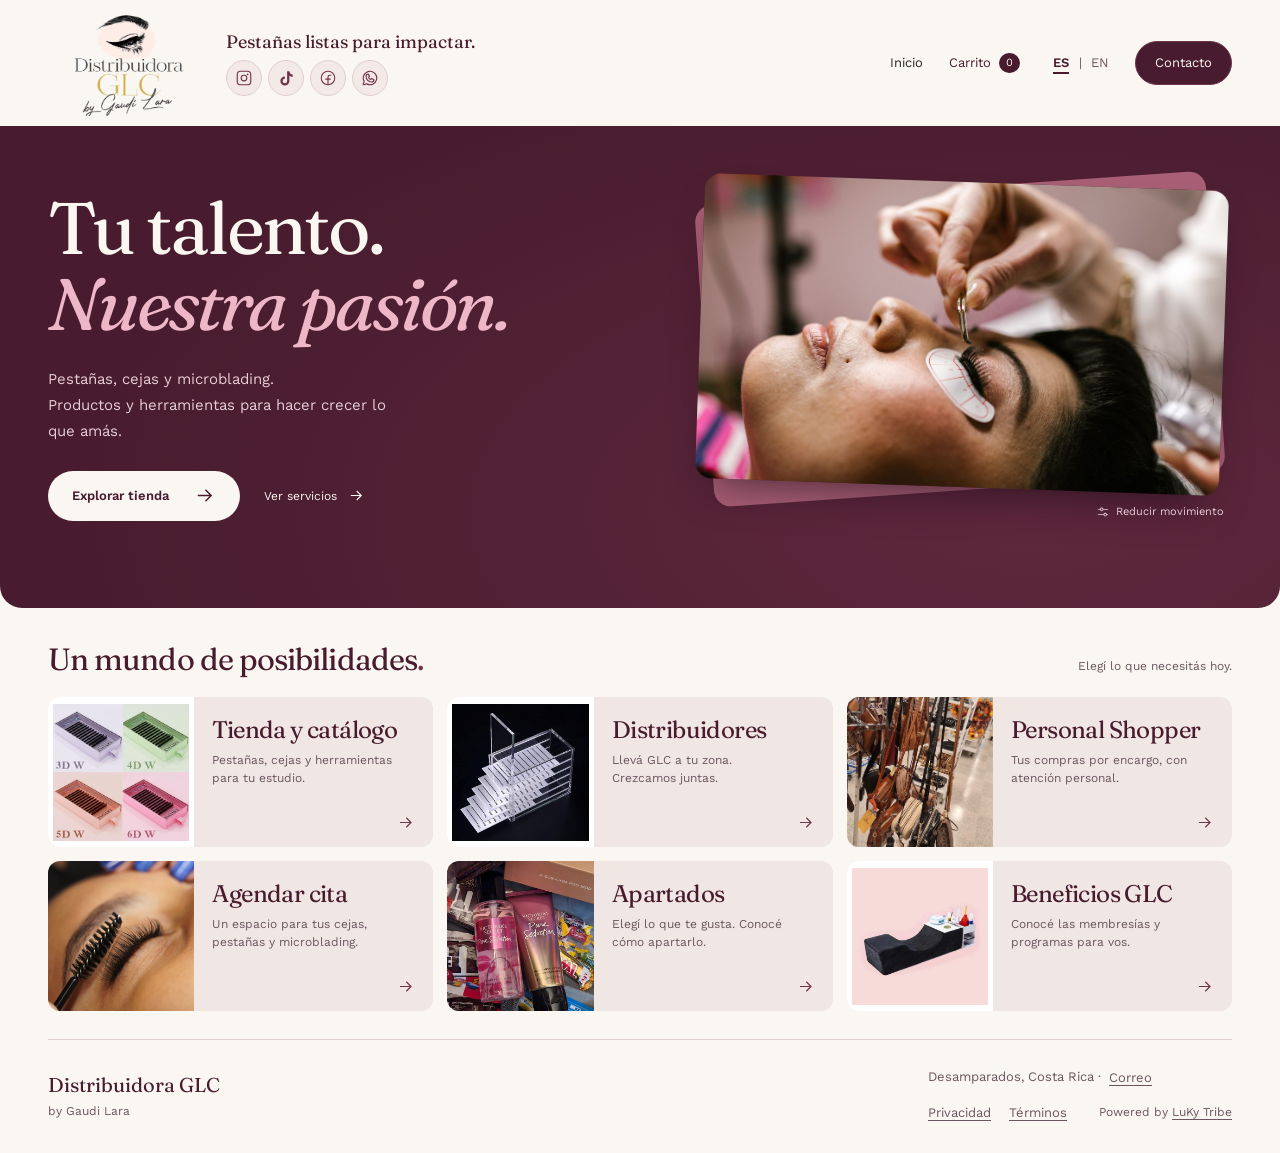
==== commit 86eba0e2: "Publish approved GLC V9 SPA with polished header and photo carousel" ====
--- a/index.html
+++ b/index.html
@@ -1,3215 +1,63 @@
-<!DOCTYPE html>
-<html lang="es">
-<head>
-<meta charset="UTF-8">
-<meta name="viewport" content="width=device-width, initial-scale=1.0">
-<title>Distribuidora GLC — Suministros para pestañas y cejas</title>
-<meta name="description" content="Extensiones de pestañas, pinzas, pegamentos y kits profesionales para técnicas de pestañas, cejas y microblading. Pedidos por WhatsApp, entrega en Alajuela, Heredia y San José, envíos a todo Costa Rica.">
-<link rel="canonical" href="https://distribuidoraglc.com/">
-<meta name="robots" content="index, follow">
-<meta name="theme-color" content="#111111">
+<!doctype html>
+<html lang="es"><head><meta charset="utf-8"><meta name="viewport" content="width=device-width,initial-scale=1"><meta name="theme-color" content="#481c2e"><link rel="canonical" href="https://distribuidoraglc.com/"><title>Distribuidora GLC by Gaudi Lara · Belleza profesional</title><meta name="description" content="Pestañas, cejas, microblading y herramientas de belleza profesional. Descubrí la tienda y los servicios de Distribuidora GLC by Gaudi Lara, Costa Rica."><link rel="icon" href="favicon.ico"><link rel="stylesheet" href="assets/fonts/fonts.css"><link rel="stylesheet" href="v8.css"><script src="v8.js" defer></script><link rel="stylesheet" href="v9.css"><script src="v9-carousel.js" defer></script><script src="v9.js" defer></script></head>
+<body>
+<a class="skip" href="#main">Saltar al contenido</a><svg aria-hidden="true" style="position:absolute;width:0;height:0;overflow:hidden" xmlns="http://www.w3.org/2000/svg">
+  <symbol id="i-bag" viewBox="0 0 256 256"><path d="M216,40H40A16,16,0,0,0,24,56V200a16,16,0,0,0,16,16H216a16,16,0,0,0,16-16V56A16,16,0,0,0,216,40Zm0,160H40V56H216V200ZM176,88a48,48,0,0,1-96,0,8,8,0,0,1,16,0,32,32,0,0,0,64,0,8,8,0,0,1,16,0Z"></path></symbol>
+  <symbol id="i-calendar" viewBox="0 0 256 256"><path d="M208,32H184V24a8,8,0,0,0-16,0v8H88V24a8,8,0,0,0-16,0v8H48A16,16,0,0,0,32,48V208a16,16,0,0,0,16,16H208a16,16,0,0,0,16-16V48A16,16,0,0,0,208,32ZM72,48v8a8,8,0,0,0,16,0V48h80v8a8,8,0,0,0,16,0V48h24V80H48V48ZM208,208H48V96H208V208Z"></path></symbol>
+  <symbol id="i-plane" viewBox="0 0 256 256"><path d="M185.33,114.21l29.14-27.42.17-.17a32,32,0,0,0-45.26-45.26c0,.06-.11.11-.17.17L141.79,70.67l-83-30.2a8,8,0,0,0-8.39,1.86l-24,24a8,8,0,0,0,1.22,12.31l63.89,42.59L76.69,136H56a8,8,0,0,0-5.65,2.34l-24,24A8,8,0,0,0,29,175.42l36.82,14.73,14.7,36.75.06.16a8,8,0,0,0,13.18,2.47l23.87-23.88A8,8,0,0,0,120,200V179.31l14.76-14.76,42.59,63.89a8,8,0,0,0,12.31,1.22l24-24a8,8,0,0,0,1.86-8.39Zm-.07,97.23-42.59-63.88A8,8,0,0,0,136.8,144c-.27,0-.53,0-.79,0a8,8,0,0,0-5.66,2.35l-24,24A8,8,0,0,0,104,176v20.69L90.93,209.76,79.43,181A8,8,0,0,0,75,176.57l-28.74-11.5L59.32,152H80a8,8,0,0,0,5.66-2.34l24-24a8,8,0,0,0-1.22-12.32L44.56,70.74l13.5-13.49,83.22,30.26a8,8,0,0,0,8.56-2L180.78,52.6A16,16,0,0,1,203.4,75.23l-32.87,30.93a8,8,0,0,0-2,8.56l30.26,83.22Z"></path></symbol>
+  <symbol id="i-gift" viewBox="0 0 256 256"><path d="M216,72H180.92c.39-.33.79-.65,1.17-1A29.53,29.53,0,0,0,192,49.57,32.62,32.62,0,0,0,158.44,16,29.53,29.53,0,0,0,137,25.91a54.94,54.94,0,0,0-9,14.48,54.94,54.94,0,0,0-9-14.48A29.53,29.53,0,0,0,97.56,16,32.62,32.62,0,0,0,64,49.57,29.53,29.53,0,0,0,73.91,71c.38.33.78.65,1.17,1H40A16,16,0,0,0,24,88v32a16,16,0,0,0,16,16v64a16,16,0,0,0,16,16H200a16,16,0,0,0,16-16V136a16,16,0,0,0,16-16V88A16,16,0,0,0,216,72ZM149,36.51a13.69,13.69,0,0,1,10-4.5h.49A16.62,16.62,0,0,1,176,49.08a13.69,13.69,0,0,1-4.5,10c-9.49,8.4-25.24,11.36-35,12.4C137.7,60.89,141,45.5,149,36.51Zm-64.09.36A16.63,16.63,0,0,1,96.59,32h.49a13.69,13.69,0,0,1,10,4.5c8.39,9.48,11.35,25.2,12.39,34.92-9.72-1-25.44-4-34.92-12.39a13.69,13.69,0,0,1-4.5-10A16.6,16.6,0,0,1,84.87,36.87ZM40,88h80v32H40Zm16,48h64v64H56Zm144,64H136V136h64Zm16-80H136V88h80v32Z"></path></symbol>
+  <symbol id="i-whatsapp" viewBox="0 0 256 256"><path d="M187.58,144.84l-32-16a8,8,0,0,0-8,.5l-14.69,9.8a40.55,40.55,0,0,1-16-16l9.8-14.69a8,8,0,0,0,.5-8l-16-32A8,8,0,0,0,104,64a40,40,0,0,0-40,40,88.1,88.1,0,0,0,88,88,40,40,0,0,0,40-40A8,8,0,0,0,187.58,144.84ZM152,176a72.08,72.08,0,0,1-72-72A24,24,0,0,1,99.29,80.46l11.48,23L101,118a8,8,0,0,0-.73,7.51,56.47,56.47,0,0,0,30.15,30.15A8,8,0,0,0,138,155l14.61-9.74,23,11.48A24,24,0,0,1,152,176ZM128,24A104,104,0,0,0,36.18,176.88L24.83,210.93a16,16,0,0,0,20.24,20.24l34.05-11.35A104,104,0,1,0,128,24Zm0,192a87.87,87.87,0,0,1-44.06-11.81,8,8,0,0,0-6.54-.67L40,216,52.47,178.6a8,8,0,0,0-.66-6.54A88,88,0,1,1,128,216Z"></path></symbol>
+  <symbol id="i-grad-cap" viewBox="0 0 256 256"><path d="M251.76,88.94l-120-64a8,8,0,0,0-7.52,0l-120,64a8,8,0,0,0,0,14.12L32,117.87v48.42a15.91,15.91,0,0,0,4.06,10.65C49.16,191.53,78.51,216,128,216a130,130,0,0,0,48-8.76V240a8,8,0,0,0,16,0V199.51a115.63,115.63,0,0,0,27.94-22.57A15.91,15.91,0,0,0,224,166.29V117.87l27.76-14.81a8,8,0,0,0,0-14.12ZM128,200c-43.27,0-68.72-21.14-80-33.71V126.4l76.24,40.66a8,8,0,0,0,7.52,0L176,143.47v46.34C163.4,195.69,147.52,200,128,200Zm80-33.75a97.83,97.83,0,0,1-16,14.25V134.93l16-8.53ZM188,118.94l-.22-.13-56-29.87a8,8,0,0,0-7.52,14.12L171,128l-43,22.93L25,96,128,41.07,231,96Z"></path></symbol>
+  <symbol id="i-rocket" viewBox="0 0 256 256"><path d="M223.85,47.12a16,16,0,0,0-15-15c-12.58-.75-44.73.4-71.41,27.07L132.69,64H74.36A15.91,15.91,0,0,0,63,68.68L28.7,103a16,16,0,0,0,9.07,27.16l38.47,5.37,44.21,44.21,5.37,38.49a15.94,15.94,0,0,0,10.78,12.92,16.11,16.11,0,0,0,5.1.83A15.91,15.91,0,0,0,153,227.3L187.32,193A15.91,15.91,0,0,0,192,181.64V123.31l4.77-4.77C223.45,91.86,224.6,59.71,223.85,47.12ZM74.36,80h42.33L77.16,119.52,40,114.34Zm74.41-9.45a76.65,76.65,0,0,1,59.11-22.47,76.46,76.46,0,0,1-22.42,59.16L128,164.68,91.32,128ZM176,181.64,141.67,216l-5.19-37.17L176,139.31Zm-74.16,9.5C97.34,201,82.29,224,40,224a8,8,0,0,1-8-8c0-42.29,23-57.34,32.86-61.85a8,8,0,0,1,6.64,14.56c-6.43,2.93-20.62,12.36-23.12,38.91,26.55-2.5,36-16.69,38.91-23.12a8,8,0,1,1,14.56,6.64Z"></path></symbol>
+  <symbol id="i-sparkle" viewBox="0 0 256 256"><path d="M197.58,129.06,146,110l-19-51.62a15.92,15.92,0,0,0-29.88,0L78,110l-51.62,19a15.92,15.92,0,0,0,0,29.88L78,178l19,51.62a15.92,15.92,0,0,0,29.88,0L146,178l51.62-19a15.92,15.92,0,0,0,0-29.88ZM137,164.22a8,8,0,0,0-4.74,4.74L112,223.85,91.78,169A8,8,0,0,0,87,164.22L32.15,144,87,123.78A8,8,0,0,0,91.78,119L112,64.15,132.22,119a8,8,0,0,0,4.74,4.74L191.85,144ZM144,40a8,8,0,0,1,8-8h16V16a8,8,0,0,1,16,0V32h16a8,8,0,0,1,0,16H184V64a8,8,0,0,1-16,0V48H152A8,8,0,0,1,144,40ZM248,88a8,8,0,0,1-8,8h-8v8a8,8,0,0,1-16,0V96h-8a8,8,0,0,1,0-16h8V72a8,8,0,0,1,16,0v8h8A8,8,0,0,1,248,88Z"></path></symbol>
+  <symbol id="i-calendar-check" viewBox="0 0 256 256"><path d="M208,32H184V24a8,8,0,0,0-16,0v8H88V24a8,8,0,0,0-16,0v8H48A16,16,0,0,0,32,48V208a16,16,0,0,0,16,16H208a16,16,0,0,0,16-16V48A16,16,0,0,0,208,32ZM72,48v8a8,8,0,0,0,16,0V48h80v8a8,8,0,0,0,16,0V48h24V80H48V48ZM208,208H48V96H208V208Zm-38.34-85.66a8,8,0,0,1,0,11.32l-48,48a8,8,0,0,1-11.32,0l-24-24a8,8,0,0,1,11.32-11.32L116,164.69l42.34-42.35A8,8,0,0,1,169.66,122.34Z"></path></symbol>
+  <symbol id="i-image" viewBox="0 0 256 256"><path d="M216,40H40A16,16,0,0,0,24,56V200a16,16,0,0,0,16,16H216a16,16,0,0,0,16-16V56A16,16,0,0,0,216,40Zm0,16V158.75l-26.07-26.06a16,16,0,0,0-22.63,0l-20,20-44-44a16,16,0,0,0-22.62,0L40,149.37V56ZM40,172l52-52,80,80H40Zm176,28H194.63l-36-36,20-20L216,181.38V200ZM144,100a12,12,0,1,1,12,12A12,12,0,0,1,144,100Z"></path></symbol>
+  <symbol id="i-pin" viewBox="0 0 256 256"><path d="M128,64a40,40,0,1,0,40,40A40,40,0,0,0,128,64Zm0,64a24,24,0,1,1,24-24A24,24,0,0,1,128,128Zm0-112a88.1,88.1,0,0,0-88,88c0,31.4,14.51,64.68,42,96.25a254.19,254.19,0,0,0,41.45,38.3,8,8,0,0,0,9.18,0A254.19,254.19,0,0,0,174,200.25c27.45-31.57,42-64.85,42-96.25A88.1,88.1,0,0,0,128,16Zm0,206c-16.53-13-72-60.75-72-118a72,72,0,0,1,144,0C200,161.23,144.53,209,128,222Z"></path></symbol>
+  <symbol id="i-envelope" viewBox="0 0 256 256"><path d="M224,48H32a8,8,0,0,0-8,8V192a16,16,0,0,0,16,16H216a16,16,0,0,0,16-16V56A8,8,0,0,0,224,48ZM203.43,64,128,133.15,52.57,64ZM216,192H40V74.19l82.59,75.71a8,8,0,0,0,10.82,0L216,74.19V192Z"></path></symbol>
+  <symbol id="i-instagram" viewBox="0 0 256 256"><path d="M128,80a48,48,0,1,0,48,48A48.05,48.05,0,0,0,128,80Zm0,80a32,32,0,1,1,32-32A32,32,0,0,1,128,160ZM176,24H80A56.06,56.06,0,0,0,24,80v96a56.06,56.06,0,0,0,56,56h96a56.06,56.06,0,0,0,56-56V80A56.06,56.06,0,0,0,176,24Zm40,152a40,40,0,0,1-40,40H80a40,40,0,0,1-40-40V80A40,40,0,0,1,80,40h96a40,40,0,0,1,40,40ZM192,76a12,12,0,1,1-12-12A12,12,0,0,1,192,76Z"></path></symbol>
+  <symbol id="i-facebook" viewBox="0 0 256 256"><path d="M128,24A104,104,0,1,0,232,128,104.11,104.11,0,0,0,128,24Zm8,191.63V152h24a8,8,0,0,0,0-16H136V112a16,16,0,0,1,16-16h16a8,8,0,0,0,0-16H152a32,32,0,0,0-32,32v24H96a8,8,0,0,0,0,16h24v63.63a88,88,0,1,1,16,0Z"></path></symbol>
+  <symbol id="i-x" viewBox="0 0 256 256"><path d="M205.66,194.34a8,8,0,0,1-11.32,11.32L128,139.31,61.66,205.66a8,8,0,0,1-11.32-11.32L116.69,128,50.34,61.66A8,8,0,0,1,61.66,50.34L128,116.69l66.34-66.35a8,8,0,0,1,11.32,11.32L139.31,128Z"></path></symbol>
+  <symbol id="i-lock" viewBox="0 0 256 256"><path d="M208,80H176V56a48,48,0,0,0-96,0V80H48A16,16,0,0,0,32,96V208a16,16,0,0,0,16,16H208a16,16,0,0,0,16-16V96A16,16,0,0,0,208,80ZM96,56a32,32,0,0,1,64,0V80H96ZM208,208H48V96H208V208Z"></path></symbol>
+  <symbol id="i-search" viewBox="0 0 256 256"><path d="M229.66,218.34l-50.07-50.06a88.11,88.11,0,1,0-11.31,11.31l50.06,50.07a8,8,0,0,0,11.32-11.32ZM40,112a72,72,0,1,1,72,72A72.08,72.08,0,0,1,40,112Z"></path></symbol>
+  <symbol id="i-sliders" viewBox="0 0 256 256"><path d="M40,88H73a32,32,0,0,0,62,0h81a8,8,0,0,0,0-16H135a32,32,0,0,0-62,0H40a8,8,0,0,0,0,16Zm64-24A16,16,0,1,1,88,80,16,16,0,0,1,104,64ZM216,168H199a32,32,0,0,0-62,0H40a8,8,0,0,0,0,16h97a32,32,0,0,0,62,0h17a8,8,0,0,0,0-16Zm-48,24a16,16,0,1,1,16-16A16,16,0,0,1,168,192Z"></path></symbol>
+  <symbol id="i-arrow-right" viewBox="0 0 256 256"><path d="M221.66,133.66l-72,72a8,8,0,0,1-11.32-11.32L196.69,136H40a8,8,0,0,1,0-16H196.69L138.34,61.66a8,8,0,0,1,11.32-11.32l72,72A8,8,0,0,1,221.66,133.66Z"></path></symbol>
+  <symbol id="i-grid" viewBox="0 0 256 256"><path d="M104,40H56A16,16,0,0,0,40,56v48a16,16,0,0,0,16,16h48a16,16,0,0,0,16-16V56A16,16,0,0,0,104,40Zm0,64H56V56h48v48Zm96-64H152a16,16,0,0,0-16,16v48a16,16,0,0,0,16,16h48a16,16,0,0,0,16-16V56A16,16,0,0,0,200,40Zm0,64H152V56h48v48Zm-96,32H56a16,16,0,0,0-16,16v48a16,16,0,0,0,16,16h48a16,16,0,0,0,16-16V152A16,16,0,0,0,104,136Zm0,64H56V152h48v48Zm96-64H152a16,16,0,0,0-16,16v48a16,16,0,0,0,16,16h48a16,16,0,0,0,16-16V152A16,16,0,0,0,200,136Zm0,64H152V152h48v48Z"></path></symbol>
+  <symbol id="i-tag" viewBox="0 0 256 256"><path d="M243.31,136,144,36.69A15.86,15.86,0,0,0,132.69,32H40a8,8,0,0,0-8,8v92.69A15.86,15.86,0,0,0,36.69,144L136,243.31a16,16,0,0,0,22.63,0l84.68-84.68a16,16,0,0,0,0-22.63Zm-96,96L48,132.69V48h84.69L232,147.31ZM96,84A12,12,0,1,1,84,72,12,12,0,0,1,96,84Z"></path></symbol>
+  <symbol id="i-tiktok" viewBox="0 0 24 24"><path d="M16.5 3c.5 2.7 2 4.3 4.5 4.5v3a8 8 0 0 1-4.5-1.4V16a6 6 0 1 1-6-6v3a3 3 0 1 0 3 3V3z"></path></symbol>
+</svg>
+<header class="site-header wrap">
+ <a class="brand" href="#/inicio" aria-label="Distribuidora GLC by Gaudi Lara, inicio"><img src="img/editorial/glc-logo-transparent.png" width="800" height="570" alt="Distribuidora GLC by Gaudi Lara"></a>
+ <div class="header-story"><p class="header-note" data-es="Pestañas listas para impactar." data-en="Lashes ready to make an impact.">Pestañas listas para impactar.</p><nav class="header-socials" aria-label="Redes sociales"><a href="https://www.instagram.com/distribuidoraglc" target="_blank" rel="noopener noreferrer" aria-label="Instagram de GLC (abre una pestaña nueva)"><svg class="icon" aria-hidden="true"><use href="#i-instagram"/></svg></a><a href="https://www.tiktok.com/@distribuidoraglc" target="_blank" rel="noopener noreferrer" aria-label="TikTok de GLC (abre una pestaña nueva)"><svg class="icon" aria-hidden="true"><use href="#i-tiktok"/></svg></a><a href="https://www.facebook.com/share/1HtPLkXZZc/" target="_blank" rel="noopener noreferrer" aria-label="Facebook de GLC (abre una pestaña nueva)"><svg class="icon" aria-hidden="true"><use href="#i-facebook"/></svg></a><a href="https://wa.me/50670281688" target="_blank" rel="noopener noreferrer" aria-label="WhatsApp de GLC (abre una pestaña nueva)"><svg class="icon" aria-hidden="true"><use href="#i-whatsapp"/></svg></a></nav></div>
+ <div class="shell-tools"><a href="#/inicio" data-es="Inicio" data-en="Home">Inicio</a><button type="button" id="shell-cart" aria-label="Abrir carrito"><span data-es="Carrito" data-en="Cart">Carrito</span> <span id="bag-count">0</span></button><div id="shell-language" class="language-switch" role="group" aria-label="Idioma / Language"><button type="button" data-shell-language="es" aria-label="Español" aria-pressed="true">ES</button><span aria-hidden="true">|</span><button type="button" data-shell-language="en" aria-label="English" aria-pressed="false">EN</button></div><a href="https://wa.me/50670281688" target="_blank" rel="noopener" class="shell-contact" data-es="Contacto" data-en="Contact">Contacto</a></div>
+</header>
+<main id="main"><div id="home-view" data-view="inicio">
+ <section class="hero" aria-labelledby="hero-title">
+  <div class="hero-light" aria-hidden="true"></div>
+  <div class="hero-inner wrap">
+   <div class="hero-copy">
+    <h1 id="hero-title"><span class="title-line"><span data-word>Tu</span> <span data-word>talento.</span></span><span class="title-line accent"><span data-word>Nuestra</span> <span data-word>pasión.</span></span></h1>
+    <p class="hero-description">Pestañas, cejas y microblading.<br>Productos y herramientas para hacer crecer lo que amás.</p>
+    <div class="hero-actions"><a class="button button-ivory" href="#/catalogo"><span>Explorar tienda</span><svg class="arrow" viewBox="0 0 24 24" fill="none" stroke="currentColor" stroke-width="1.5" aria-hidden="true"><path d="M5 12h14M13 6l6 6-6 6"/></svg></a><a class="text-link" href="#servicios">Ver servicios <svg class="arrow" viewBox="0 0 24 24" fill="none" stroke="currentColor" stroke-width="1.5" aria-hidden="true"><path d="M5 12h14M13 6l6 6-6 6"/></svg></a></div>
+   </div>
+   <div class="photo-composition">
+    <div class="photo-backing" aria-hidden="true"></div>
+    <figure class="photo-stage" aria-label="Fotografías de belleza profesional">
+     <div class="photo-parallax"><img id="hero-photo" src="img/hero-lash-application.jpg" alt="Especialista aplica extensiones de pestañas con una pinza" width="1920" height="1280" fetchpriority="high" decoding="async"></div>
+    </figure>
+    <div class="photo-controls" hidden><button type="button" class="motion-switch" aria-pressed="false" aria-label="Reducir movimiento"><svg class="icon" aria-hidden="true"><use href="#i-sliders"/></svg><span>Reducir movimiento</span></button></div>
+   </div>
+  </div>
+ </section>
 
-<meta property="og:type" content="website">
-<meta property="og:site_name" content="Distribuidora GLC">
-<meta property="og:title" content="Distribuidora GLC — Suministros para pestañas y cejas">
-<meta property="og:description" content="Extensiones de pestañas, pinzas, pegamentos y kits profesionales para técnicas de pestañas, cejas y microblading. Pedidos por WhatsApp, entrega en el Valle Central y envíos a todo Costa Rica.">
-<meta property="og:url" content="https://distribuidoraglc.com/">
-<meta property="og:image" content="https://distribuidoraglc.com/img/hero-glc.jpg">
-<meta property="og:image:width" content="959">
-<meta property="og:image:height" content="960">
-<meta property="og:locale" content="es_CR">
-<meta name="twitter:card" content="summary_large_image">
-<meta name="twitter:title" content="Distribuidora GLC — Suministros para pestañas y cejas">
-<meta name="twitter:description" content="Extensiones, pinzas, pegamentos y kits profesionales para técnicas de pestañas y cejas. Pedidos por WhatsApp.">
-<meta name="twitter:image" content="https://distribuidoraglc.com/img/hero-glc.jpg">
-
-<link rel="icon" href="/favicon.ico" sizes="any">
-<link rel="icon" type="image/png" sizes="32x32" href="/img/favicon-32.png">
-<link rel="icon" type="image/png" sizes="16x16" href="/img/favicon-16.png">
-<link rel="apple-touch-icon" sizes="180x180" href="/img/favicon-180.png">
-
-<link rel="preconnect" href="https://fonts.googleapis.com">
-<link rel="preconnect" href="https://fonts.gstatic.com" crossorigin>
-<link href="https://fonts.googleapis.com/css2?family=Fraunces:opsz,wght@9..144,400;9..144,500;9..144,600&family=Work+Sans:wght@400;500;600;700&family=Caveat:wght@500;600&display=swap" rel="stylesheet">
-
-<script type="application/ld+json">
-{
-  "@context": "https://schema.org",
-  "@type": "LocalBusiness",
-  "name": "Distribuidora GLC",
-  "alternateName": "Distribuidora GLC by Gaudi Lara",
-  "url": "https://distribuidoraglc.com/",
-  "image": "https://distribuidoraglc.com/img/hero-glc.jpg",
-  "logo": "https://distribuidoraglc.com/img/hero-glc.jpg",
-  "email": "gaudicuentasglc@outlook.com",
-  "telephone": "+506 7028-1688",
-  "address": {
-    "@type": "PostalAddress",
-    "addressLocality": "Desamparados",
-    "addressCountry": "CR"
-  },
-  "areaServed": "CR",
-  "sameAs": [
-    "https://www.instagram.com/distribuidoraglc",
-    "https://www.facebook.com/share/1HtPLkXZZc/"
-  ]
-}
-</script>
-<style>
-  :root {
-    /* ---- Light Luxury / "Primer Mundo" palette (Sandbox) ---- */
-    --paper: #FFFFFF;
-    --blush: #F3DAD0;
-    --ink: #111111;
-    --ink-soft: #545454;
-    --gold: #AD8A4E;
-    --gold-light: #E4C989;
-    --berry: #8B3A46;
-    --berry-dark: #702E38;
-    --line: rgba(17,17,17,0.07);
-    --card: #FDFCFA;
-    --shadow-soft: 0 4px 20px rgba(0,0,0,0.03);
-    --shadow-hover: 0 20px 45px rgba(0,0,0,0.08);
-    --ease-lux: cubic-bezier(0.25, 1, 0.5, 1);
-  }
-
-  * { box-sizing: border-box; }
-
-  .icon {
-    width: 1em;
-    height: 1em;
-    flex-shrink: 0;
-    fill: currentColor;
-    display: inline-block;
-    vertical-align: -0.125em;
-  }
-
-  html { scroll-behavior: smooth; }
-
-  body {
-    margin: 0;
-    background: var(--paper);
-    color: var(--ink);
-    font-family: 'Work Sans', sans-serif;
-    font-size: 16px;
-    line-height: 1.55;
-    -webkit-font-smoothing: antialiased;
-  }
-
-  h1, h2, h3 {
-    font-family: 'Fraunces', serif;
-    font-weight: 500;
-    line-height: 1.15;
-    margin: 0;
-    color: var(--ink);
-  }
-
-  p { margin: 0; }
-
-  a { color: inherit; text-decoration: none; }
-
-  .wrap {
-    max-width: 1080px;
-    margin: 0 auto;
-    padding: 0 24px;
-  }
-
-  /* ---------- Promo banner ---------- */
-
-  .promo-banner {
-    background: linear-gradient(90deg, #1B1916 0%, #272019 50%, #1B1916 100%);
-    color: #F4EADA;
-    font-family: 'Work Sans', sans-serif;
-    border-bottom: 1px solid rgba(173,138,78,0.35);
-  }
-  .promo-banner__inner {
-    position: relative;
-    max-width: 1080px;
-    margin: 0 auto;
-    padding: 10px 52px;
-    display: flex;
-    align-items: center;
-    justify-content: center;
-    gap: 14px;
-  }
-  .promo-banner__text {
-    margin: 0;
-    text-align: center;
-    font-size: 13.5px;
-    font-weight: 500;
-    letter-spacing: 0.015em;
-    color: #F4EADA;
-  }
-  .promo-banner__text .promo-tag {
-    color: var(--gold);
-    font-weight: 600;
-  }
-  .promo-banner__close {
-    position: absolute;
-    right: 14px;
-    top: 50%;
-    transform: translateY(-50%);
-    display: inline-flex;
-    align-items: center;
-    justify-content: center;
-    width: 26px;
-    height: 26px;
-    padding: 0;
-    border: 0;
-    border-radius: 999px;
-    background: transparent;
-    color: var(--gold);
-    font-size: 18px;
-    line-height: 1;
-    cursor: pointer;
-    transition: background 0.15s ease, color 0.15s ease;
-  }
-  .promo-banner__close:hover {
-    background: rgba(173,138,78,0.18);
-    color: #F4EADA;
-  }
-  .promo-banner.is-hidden { display: none; }
-
-  @media (max-width: 600px) {
-    .promo-banner__inner {
-      padding: 9px 42px 9px 16px;
-      justify-content: flex-start;
-    }
-    .promo-banner__text {
-      text-align: left;
-      font-size: 11.5px;
-      line-height: 1.4;
-    }
-    .promo-banner__close { right: 8px; }
-  }
-
-  /* ---------- Header ---------- */
-
-  header.site {
-    position: sticky;
-    top: 0;
-    z-index: 20;
-    background: rgba(255,255,255,0.82);
-    backdrop-filter: blur(10px);
-    -webkit-backdrop-filter: blur(10px);
-    border-bottom: 1px solid var(--line);
-    transition: box-shadow 0.4s var(--ease-lux);
-  }
-
-  .header-row {
-    display: flex;
-    align-items: center;
-    justify-content: space-between;
-    padding: 14px 24px;
-    max-width: 1080px;
-    margin: 0 auto;
-  }
-
-  .wordmark {
-    font-family: 'Fraunces', serif;
-    font-size: 20px;
-    letter-spacing: 0.01em;
-  }
-  .wordmark span { color: var(--gold); }
-
-  .btn {
-    display: inline-flex;
-    align-items: center;
-    gap: 8px;
-    padding: 11px 20px;
-    border-radius: 999px;
-    font-family: 'Work Sans', sans-serif;
-    font-weight: 600;
-    font-size: 14.5px;
-    white-space: nowrap;
-    transition: transform 0.4s var(--ease-lux), background 0.3s ease, box-shadow 0.4s var(--ease-lux);
-  }
-  .btn-primary {
-    background: var(--berry);
-    color: #FFF4EF;
-  }
-  .btn-primary:hover {
-    background: var(--berry-dark);
-    transform: translateY(-3px);
-    box-shadow: var(--shadow-hover);
-  }
-  .btn-ghost {
-    color: var(--ink);
-    border-bottom: 1.5px solid var(--gold);
-    border-radius: 0;
-    padding: 4px 2px;
-  }
-
-  header .btn-primary { padding: 9px 18px; font-size: 13.5px; }
-
-  .header-nav {
-    display: flex;
-    align-items: center;
-    flex-wrap: wrap;
-    justify-content: flex-end;
-    gap: 9px;
-  }
-  .btn-nav {
-    padding: 8px 14px;
-    font-size: 13px;
-    gap: 6px;
-    color: var(--ink);
-    background: rgba(42,36,34,0.05);
-    border: 1px solid var(--line);
-  }
-  .btn-nav:hover {
-    background: var(--blush);
-    border-color: transparent;
-    transform: translateY(-2px);
-    box-shadow: var(--shadow-soft);
-  }
-
-  .nav-more { position: relative; }
-  .nav-more__caret { display: inline-block; font-size: 10px; transition: transform 0.25s var(--ease-lux); }
-  .nav-more.is-open .nav-more__caret { transform: rotate(180deg); }
-  .nav-more__menu {
-    position: absolute; top: calc(100% + 8px); right: 0; z-index: 25; min-width: 170px;
-    background: var(--paper); border: 1px solid var(--line); border-radius: 14px;
-    box-shadow: var(--shadow-hover); padding: 8px; display: none; flex-direction: column; gap: 2px;
-  }
-  .nav-more.is-open .nav-more__menu { display: flex; }
-  .nav-more__menu a {
-    display: flex; align-items: center; gap: 8px; padding: 10px 12px; border-radius: 9px;
-    font-size: 13.5px; font-weight: 600; color: var(--ink); transition: background 0.2s ease;
-  }
-  .nav-more__menu a:hover { background: var(--blush); }
-  .nav-more__menu .icon { color: var(--gold); }
-
-  @media (max-width: 860px) {
-    .header-row {
-      flex-wrap: wrap;
-      justify-content: center;
-      gap: 12px;
-    }
-    .header-nav {
-      width: 100%;
-      justify-content: center;
-      gap: 8px;
-    }
-    .btn-nav { padding: 7px 12px; font-size: 12.5px; }
-  }
-
-  /* ---------- Hero ---------- */
-
-  .hero { padding: 76px 0 72px; background: #FAF8F5; }
-  .hero .wrap {
-    display: grid; grid-template-columns: 1.12fr 1fr;
-    gap: clamp(32px, 5vw, 72px); align-items: center;
-  }
-  .hero-copy, .hero-art { min-width: 0; }
-  .hero-eyebrow {
-    margin: 0 0 22px; font-size: 11px; font-weight: 600;
-    letter-spacing: 0.14em; text-transform: uppercase; color: var(--berry);
-  }
-  .hero h1 {
-    font-size: clamp(38px, 4.8vw, 58px); line-height: 1.08;
-    letter-spacing: -0.035em; max-width: 15ch; text-wrap: balance;
-  }
-  .hero h1 span { color: var(--berry); }
-  .hero .lede {
-    margin-top: 24px; max-width: 43ch; color: var(--ink-soft);
-    font-size: 16px; line-height: 1.75;
-  }
-  .hero .ctas {
-    margin-top: 30px; display: flex; align-items: center;
-    gap: 20px; flex-wrap: wrap;
-  }
-  .hero .btn-primary {
-    min-height: 48px; padding: 14px 22px; border-radius: 6px;
-    white-space: normal; justify-content: center;
-  }
-  .hero .btn-primary:hover { transform: none; box-shadow: none; }
-  .hero .btn-ghost { min-height: 44px; font-size: 14px; }
-  .hero-delivery {
-    margin-top: 24px; max-width: 40ch; color: var(--ink-soft);
-    font-size: 12px; line-height: 1.65;
-  }
-  .hero .wrap { grid-template-columns: 1fr; }
-  .hero-copy { width: 100%; max-width: 780px; margin: 0 auto; }
-  .hero.has-image .wrap { grid-template-columns: minmax(0, .92fr) minmax(0, 1.08fr); }
-  .hero-media { margin: 0; min-width: 0; }
-  .hero-media img { display: block; width: 100%; height: auto; aspect-ratio: 6 / 5; object-fit: cover; object-position: 52% 48%; }
-  @media (max-width: 820px) {
-    .hero { padding: 44px 0 40px; }
-    .hero .wrap { grid-template-columns: 1fr; gap: 0; }
-    .hero h1 { max-width: 18ch; }
-    .hero-copy { max-width: none; }
-    .hero.has-image .wrap { grid-template-columns: 1fr; }
-    .hero-media img { max-height: 62vh; aspect-ratio: 4 / 3; object-position: 50% 48%; }
-  }
-  @media (max-width: 480px) {
-    .hero .wrap { padding-inline: 20px; }
-    .hero-eyebrow { font-size: 10px; letter-spacing: 0.1em; margin-bottom: 18px; }
-    .hero .lede { margin-top: 20px; font-size: 15px; }
-    .hero .ctas { flex-direction: column; align-items: stretch; gap: 10px; }
-    .hero .btn-ghost { align-self: center; }
-    .hero-delivery { margin-top: 18px; }
-  }
-
-  /* ---------- Franja cinematográfica: fotografía real, sin video falso ---------- */
-  .cine { position: relative; background: #14110F; padding: 60px 0 52px; overflow: hidden; }
-  .cine__grain {
-    position: absolute; inset: 0; pointer-events: none; opacity: 0.5; mix-blend-mode: overlay;
-    background-image: url("data:image/svg+xml,%3Csvg xmlns='http://www.w3.org/2000/svg'%3E%3Cfilter id='n'%3E%3CfeTurbulence type='fractalNoise' baseFrequency='0.85' numOctaves='2' stitchTiles='stitch'/%3E%3C/filter%3E%3Crect width='100%25' height='100%25' filter='url(%23n)'/%3E%3C/svg%3E");
-  }
-  .cine__caption { position: relative; text-align: center; max-width: 46ch; margin: 0 auto 36px; }
-  .cine__kicker { font-size: 13px; font-weight: 600; letter-spacing: 0.14em; text-transform: uppercase; color: var(--gold-light); margin-bottom: 10px; }
-  .cine__caption h2 { color: #FBF6F0; font-size: clamp(23px, 3.2vw, 32px); }
-  .cine__strip {
-    position: relative; display: grid; grid-template-columns: repeat(4, 1fr); gap: 3px;
-    -webkit-mask-image: linear-gradient(90deg, transparent 0, #000 4%, #000 96%, transparent 100%);
-    mask-image: linear-gradient(90deg, transparent 0, #000 4%, #000 96%, transparent 100%);
-  }
-  .cine__frame { position: relative; aspect-ratio: 3 / 4; overflow: hidden; margin: 0; }
-  .cine__frame img {
-    width: 100%; height: 100%; object-fit: cover; display: block;
-    transform: scale(1.1); transition: transform 6s var(--ease-lux);
-  }
-  .cine__strip.is-visible .cine__frame img { transform: scale(1); }
-  .cine__frame:hover img { transform: scale(1.06); transition-duration: 0.8s; }
-  .cine__frame figcaption {
-    position: absolute; left: 0; right: 0; bottom: 0; margin: 0; padding: 16px 12px 12px;
-    background: linear-gradient(to top, rgba(0,0,0,0.7), transparent);
-    color: #FBF6F0; font-size: 11px; font-weight: 600; letter-spacing: 0.05em; text-transform: uppercase;
-  }
-  @media (max-width: 700px) {
-    .cine { padding: 44px 0 40px; }
-    .cine__strip { grid-template-columns: repeat(2, 1fr); gap: 4px; }
-  }
-  @media (prefers-reduced-motion: reduce) {
-    .cine__frame img { transition: none; transform: none; }
-    .cine__frame:hover img { transform: none; }
-  }
-
-  /* ---------- Sections ---------- */
-
-  section { padding: 50px 0; }
-  .section-head { max-width: 46ch; margin-bottom: 30px; }
-  .section-head h2 { font-size: clamp(26px, 3.4vw, 34px); }
-  .section-head p.kicker {
-    font-size: 14px;
-    color: var(--gold);
-    font-weight: 600;
-    margin-bottom: 8px;
-  }
-
-  /* Steps */
-  .steps {
-    display: flex;
-    flex-wrap: wrap;
-    gap: 28px;
-  }
-  .step {
-    flex: 1 1 220px;
-    border-top: 1px solid var(--line);
-    padding-top: 18px;
-    transition: border-color 0.4s var(--ease-lux);
-  }
-  .step:hover { border-top-color: var(--gold); }
-  .step .num {
-    font-family: 'Fraunces', serif;
-    font-size: 34px;
-    color: var(--gold);
-    display: block;
-    margin-bottom: 6px;
-  }
-  .step h3 { font-size: 19px; margin-bottom: 6px; }
-  .step p { color: var(--ink-soft); font-size: 15px; }
-
-  /* Catalog */
-  .catalog-wrap { background: var(--paper); border-top: 1px solid var(--line); border-bottom: 1px solid var(--line); }
-  .cat-grid {
-    display: grid;
-    grid-template-columns: repeat(auto-fit, minmax(230px, 1fr));
-    gap: 22px;
-  }
-  /* ---- Rail editorial: una categoría destacada (más movimiento) + el resto en
-     formato compacto -- nunca 12 tarjetas idénticas en fila. ---- */
-  .cat-grid--editorial { grid-template-columns: repeat(4, 1fr); }
-  .cat-grid--editorial .cat-card--feature { grid-column: span 2; }
-  .cat-grid--editorial .cat-card--feature .cat-card__photo { aspect-ratio: 16 / 9; }
-  .cat-grid--editorial .cat-card--feature h3 { font-size: 22px; }
-  @media (max-width: 700px) {
-    .cat-grid--editorial { grid-template-columns: repeat(2, 1fr); }
-  }
-  .cat-card {
-    display: block;
-    width: 100%;
-    text-align: left;
-    font: inherit;
-    color: inherit;
-    cursor: pointer;
-    background: var(--card);
-    border: 1px solid var(--line);
-    border-radius: 18px;
-    padding: 20px 20px 26px;
-    box-shadow: var(--shadow-soft);
-    transition: transform 0.4s var(--ease-lux), box-shadow 0.4s var(--ease-lux), border-color 0.4s var(--ease-lux);
-  }
-  .cat-card:hover, .cat-card:focus-visible {
-    transform: translateY(-4px);
-    box-shadow: var(--shadow-hover);
-    border-color: rgba(173,138,78,0.35);
-  }
-  .cat-card__photo,
-  .feat-card__photo {
-    position: relative;
-    width: 100%;
-    aspect-ratio: 4 / 5;
-    border-radius: 14px;
-    overflow: hidden;
-    margin-bottom: 16px;
-    background:
-      radial-gradient(circle at 30% 20%, rgba(255,255,255,0.9), transparent 55%),
-      linear-gradient(150deg, var(--blush) 0%, #FDF8F4 60%, #FFFFFF 100%);
-    display: flex;
-    align-items: center;
-    justify-content: center;
-  }
-  .feat-card__photo { aspect-ratio: 1; margin-bottom: 0; border-radius: 0; }
-  .cat-card__photo img,
-  .feat-card__photo img {
-    position: absolute;
-    inset: 0;
-    width: 100%;
-    height: 100%;
-    object-fit: cover;
-    display: block;
-    transition: transform 0.6s var(--ease-lux);
-  }
-  .cat-card:hover .cat-card__photo img,
-  .feat-card:hover .feat-card__photo img { transform: scale(1.08); }
-
-  /* ---- Estado sin foto: identidad por categoría (tinte + ícono + monograma),
-     compartida con el catálogo completo -- nunca el mismo ícono genérico
-     repetido en todas las tarjetas. ---- */
-  .cat-card__photo[data-tint="gold"], .feat-card__photo[data-tint="gold"] { background: radial-gradient(circle at 30% 18%, rgba(255,255,255,0.85), transparent 55%), linear-gradient(150deg, var(--gold-light) 0%, var(--blush) 55%, #FFFDF9 100%); }
-  .cat-card__photo[data-tint="berry"], .feat-card__photo[data-tint="berry"] { background: radial-gradient(circle at 30% 18%, rgba(255,255,255,0.85), transparent 55%), linear-gradient(150deg, rgba(139,58,70,0.24) 0%, var(--blush) 55%, #FFFDF9 100%); }
-  .cat-card__photo[data-tint="neutral"], .feat-card__photo[data-tint="neutral"] { background: radial-gradient(circle at 30% 18%, rgba(255,255,255,0.9), transparent 55%), linear-gradient(150deg, var(--blush) 0%, #FDF8F4 60%, #FFFFFF 100%); }
-  .cat-card__photo[data-tint="ink"], .feat-card__photo[data-tint="ink"] { background: radial-gradient(circle at 30% 18%, rgba(255,255,255,0.85), transparent 55%), linear-gradient(150deg, rgba(17,17,17,0.1) 0%, #F4F1ED 55%, #FFFFFF 100%); }
-  .cat-card__photo::before, .feat-card__photo::before {
-    content: ""; position: absolute; inset: 0; pointer-events: none;
-    background-image: repeating-linear-gradient(135deg, rgba(17,17,17,0.035) 0, rgba(17,17,17,0.035) 1px, transparent 1px, transparent 13px);
-    opacity: 0.6;
-  }
-  .cat-card__photo.has-photo::before, .feat-card__photo.has-photo::before { display: none; }
-  .ph-mono {
-    position: absolute; top: -0.05em; left: 50%; transform: translateX(-50%);
-    font-family: 'Fraunces', serif; font-weight: 500; font-size: 92px; line-height: 1;
-    color: rgba(17,17,17,0.055); pointer-events: none; user-select: none;
-  }
-  .cat-card__photo[data-tint="gold"] .ph-mono, .feat-card__photo[data-tint="gold"] .ph-mono { color: rgba(173,138,78,0.14); }
-  .cat-card__photo[data-tint="berry"] .ph-mono, .feat-card__photo[data-tint="berry"] .ph-mono { color: rgba(139,58,70,0.13); }
-  .cat-card__placeholder {
-    position: relative;
-    display: flex;
-    flex-direction: column;
-    align-items: center;
-    gap: 10px;
-    padding: 0 16px;
-    text-align: center;
-  }
-  .cat-card__icon {
-    width: 46px;
-    height: 46px;
-    display: flex;
-    align-items: center;
-    justify-content: center;
-    border-radius: 999px;
-    background: rgba(255,255,255,0.7);
-    border: 1px solid rgba(173,138,78,0.3);
-    color: var(--gold);
-    transition: transform 0.4s var(--ease-lux);
-  }
-  .cat-card:hover .cat-card__icon, .feat-card:hover .cat-card__icon { transform: scale(1.06); }
-  .cat-card__photo[data-tint="berry"] .cat-card__icon, .feat-card__photo[data-tint="berry"] .cat-card__icon { color: var(--berry); border-color: rgba(139,58,70,0.35); }
-  .cat-card__photo[data-tint="ink"] .cat-card__icon, .feat-card__photo[data-tint="ink"] .cat-card__icon { color: var(--ink-soft); border-color: rgba(17,17,17,0.16); }
-  .cat-card__icon .icon { width: 20px; height: 20px; }
-  .cat-card__placeholder span {
-    font-size: 11.5px;
-    font-weight: 600;
-    letter-spacing: 0.04em;
-    text-transform: uppercase;
-    color: var(--ink-soft);
-    opacity: 0.85;
-  }
-  .cat-card .mark {
-    width: 34px; height: 2px; background: var(--berry); margin-bottom: 16px;
-  }
-  .cat-card h3 { font-size: 18px; margin-bottom: 6px; }
-  .cat-card p { color: var(--ink-soft); font-size: 14.5px; }
-  .cat-card__count { display: inline-flex; align-items: center; gap: 6px; margin-top: 12px; font-size: 13px; font-weight: 600; color: var(--gold); }
-  .cat-card__count .icon { width: 13px; height: 13px; }
-
-  /* Entrega / pagos */
-  .info-grid {
-    display: flex;
-    flex-wrap: wrap;
-    gap: 40px;
-  }
-  .info-grid > div { flex: 1 1 260px; }
-  .info-grid h3 { font-size: 20px; margin-bottom: 14px; }
-  .info-grid ul { margin: 0; padding: 0; list-style: none; }
-  .info-grid li {
-    padding: 10px 0;
-    border-bottom: 1px solid var(--line);
-    color: var(--ink-soft);
-    font-size: 15px;
-  }
-  .info-grid li strong { color: var(--ink); font-weight: 600; }
-  .entrega-cta { margin-top: 36px; }
-  .entrega-cta .btn-primary { padding: 13px 24px; font-size: 15px; }
-
-  /* ---------- Seguinos (social) ---------- */
-  .social-follow { background: var(--blush); padding: 46px 0; }
-  .social-follow__inner { text-align: center; max-width: 52ch; margin: 0 auto; }
-  .social-follow__inner h2 { font-size: clamp(22px, 2.8vw, 28px); margin-top: 8px; }
-  .social-follow__links { margin-top: 22px; display: flex; justify-content: center; flex-wrap: wrap; gap: 14px; }
-  .social-follow .btn-ghost { border-bottom-color: var(--berry); }
-
-  /* Personal shopper */
-  .shopper {
-    background: var(--ink);
-    color: #F2E9E2;
-  }
-  .shopper .badge {
-    display: inline-block;
-    font-size: 13px;
-    font-weight: 600;
-    color: var(--ink);
-    background: var(--blush);
-    padding: 5px 14px;
-    border-radius: 999px;
-    margin-bottom: 18px;
-  }
-  .shopper h2 {
-    color: #FBF6F0;
-    font-size: clamp(26px, 3.6vw, 36px);
-    max-width: 16ch;
-  }
-  .shopper .lede {
-    margin-top: 16px;
-    max-width: 50ch;
-    color: #D8C9BF;
-    font-size: 16.5px;
-  }
-  .store-row {
-    margin-top: 26px;
-    display: flex;
-    flex-wrap: wrap;
-    gap: 10px;
-  }
-  .chip {
-    border: 1px solid rgba(242,233,226,0.35);
-    color: #F2E9E2;
-    font-size: 13.5px;
-    padding: 7px 14px;
-    border-radius: 999px;
-  }
-  .shopper .ctas { margin-top: 32px; }
-  .shopper .btn-primary { background: var(--blush); color: var(--ink); }
-  .shopper .btn-primary:hover { background: #EEC9BA; }
-  .shopper__by { font-family: 'Caveat', cursive; font-size: 19px; color: var(--gold-light); margin-top: 4px; }
-  .shopper__grid { display: flex; flex-wrap: wrap; gap: 44px; align-items: flex-start; margin-top: 30px; }
-  .shopper__intro { flex: 1 1 380px; }
-  .shopper__form-card { flex: 1 1 340px; }
-
-  .shopper-card {
-    background: rgba(251,246,240,0.05);
-    color: #F2E9E2;
-    border: 1px solid rgba(173,138,78,0.28);
-    border-radius: 16px;
-    padding: 26px 24px;
-  }
-  .shopper-card__title {
-    font-family: 'Fraunces', serif;
-    font-weight: 500;
-    font-size: 21px;
-    line-height: 1.2;
-    color: #FBF6F0;
-    margin-bottom: 12px;
-  }
-  .shopper-card__desc {
-    color: #D8C9BF;
-    font-size: 14.5px;
-    line-height: 1.55;
-    margin-bottom: 22px;
-  }
-
-  .shopper-form { display: flex; flex-direction: column; gap: 15px; }
-  .shopper-form__field { display: flex; flex-direction: column; gap: 6px; }
-  .shopper-form__field > span {
-    font-size: 12.5px;
-    font-weight: 600;
-    letter-spacing: 0.02em;
-    color: #EED9CC;
-  }
-  .shopper-form input,
-  .shopper-form textarea {
-    width: 100%;
-    background: rgba(251,246,240,0.06);
-    border: 1px solid rgba(242,233,226,0.28);
-    border-radius: 10px;
-    padding: 11px 13px;
-    color: #FBF6F0;
-    font-family: 'Work Sans', sans-serif;
-    font-size: 14.5px;
-    transition: border-color 0.15s ease, background 0.15s ease;
-  }
-  .shopper-form input::placeholder,
-  .shopper-form textarea::placeholder { color: rgba(216,201,191,0.55); }
-  .shopper-form input:focus,
-  .shopper-form textarea:focus {
-    outline: none;
-    border-color: var(--gold);
-    background: rgba(251,246,240,0.1);
-  }
-  .shopper-form textarea { resize: vertical; min-height: 130px; }
-  .shopper-form__submit {
-    margin-top: 4px;
-    width: 100%;
-    justify-content: center;
-    background: var(--gold);
-    color: var(--ink);
-    border: 0;
-    cursor: pointer;
-    font-size: 15px;
-    padding: 13px 20px;
-    letter-spacing: 0.01em;
-  }
-  .shopper-form__submit:hover { background: #C79E5C; transform: translateY(-1px); }
-
-  @media (max-width: 820px) {
-    .shopper__grid { gap: 32px; }
-  }
-
-  /* ---------- Agendar citas (cejas, pestañas y microblading) ---------- */
-
-  .citas {
-    background: var(--ink);
-    color: #F2E9E2;
-    border-top: 1px solid rgba(173,138,78,0.25);
-  }
-  .citas .kicker {
-    font-size: 14px;
-    font-weight: 600;
-    color: var(--gold);
-    margin-bottom: 8px;
-  }
-  .citas h2 {
-    color: #FBF6F0;
-    font-size: clamp(26px, 3.6vw, 36px);
-    max-width: 20ch;
-  }
-  .citas__lede {
-    margin-top: 16px;
-    max-width: 52ch;
-    color: #D8C9BF;
-    font-size: 16.5px;
-  }
-  .citas__grid {
-    margin-top: 34px;
-    display: flex;
-    flex-wrap: wrap;
-    gap: 44px;
-    align-items: flex-start;
-  }
-  .citas__info { flex: 1 1 280px; }
-  .citas__info h3 {
-    font-family: 'Fraunces', serif;
-    font-weight: 500;
-    font-size: 19px;
-    color: #FBF6F0;
-    margin-bottom: 10px;
-  }
-  .citas__info ul { margin: 0 0 24px; padding: 0; list-style: none; }
-  .citas__info li {
-    padding: 9px 0;
-    border-bottom: 1px solid rgba(242,233,226,0.16);
-    color: #D8C9BF;
-    font-size: 14.5px;
-  }
-  .citas__info li strong { color: #F4EADA; font-weight: 600; }
-
-  .cita-card {
-    flex: 1 1 380px;
-    background: rgba(251,246,240,0.04);
-    border: 1px solid rgba(173,138,78,0.28);
-    border-radius: 16px;
-    padding: 28px 26px;
-  }
-  .cita-form { display: flex; flex-wrap: wrap; gap: 16px; }
-  .cita-field { display: flex; flex-direction: column; gap: 6px; flex: 1 1 100%; }
-  .cita-field.half { flex: 1 1 calc(50% - 8px); }
-  .cita-field > label {
-    font-size: 12px;
-    font-weight: 600;
-    letter-spacing: 0.04em;
-    text-transform: uppercase;
-    color: #EED9CC;
-  }
-  .cita-field__label {
-    margin: 0; font-size: 12px; font-weight: 600;
-    letter-spacing: 0.04em; text-transform: uppercase; color: #EED9CC;
-  }
-  .cita-field .req { color: var(--gold); margin-left: 3px; }
-  .cita-form input,
-  .cita-form select,
-  .cita-form textarea {
-    width: 100%;
-    background: rgba(251,246,240,0.06);
-    border: 1px solid rgba(242,233,226,0.26);
-    border-radius: 10px;
-    padding: 12px 13px;
-    color: #FBF6F0;
-    font-family: 'Work Sans', sans-serif;
-    font-size: 15px;
-    transition: border-color 0.15s ease, background 0.15s ease;
-  }
-  .cita-form select {
-    appearance: none;
-    -webkit-appearance: none;
-    background-image: url("data:image/svg+xml,%3Csvg xmlns='http://www.w3.org/2000/svg' width='12' height='8' viewBox='0 0 12 8' fill='none'%3E%3Cpath d='M1 1.5 6 6.5 11 1.5' stroke='%23AD8A4E' stroke-width='1.6' stroke-linecap='round' stroke-linejoin='round'/%3E%3C/svg%3E");
-    background-repeat: no-repeat;
-    background-position: right 14px center;
-    padding-right: 40px;
-  }
-  .cita-form option, .cita-form optgroup { color: var(--ink); }
-  .cita-form input::placeholder,
-  .cita-form textarea::placeholder { color: rgba(216,201,191,0.5); }
-  .cita-form input:focus,
-  .cita-form select:focus,
-  .cita-form textarea:focus {
-    outline: none;
-    border-color: var(--gold);
-    background: rgba(251,246,240,0.1);
-  }
-  .cita-form textarea { resize: vertical; min-height: 90px; }
-  .cita-field.invalid input,
-  .cita-field.invalid select,
-  .cita-field.invalid textarea {
-    border-color: #E2857F;
-    background: rgba(226,133,127,0.08);
-  }
-  .cita-field .error-msg {
-    display: none;
-    font-size: 11.5px;
-    font-weight: 500;
-    color: #EDA8A2;
-  }
-  .cita-field.invalid .error-msg { display: block; }
-  .cita-consent { margin-top: 2px; }
-  .cita-field.cita-consent > label.cita-consent__label {
-    display: flex;
-    align-items: flex-start;
-    gap: 10px;
-    font-size: 12.5px;
-    font-weight: 400;
-    letter-spacing: 0.01em;
-    line-height: 1.5;
-    text-transform: none;
-    color: #C9B9AE;
-    cursor: pointer;
-  }
-  .cita-consent__label input[type="checkbox"] {
-    width: 18px;
-    height: 18px;
-    min-width: 18px;
-    margin: 1px 0 0;
-    padding: 0;
-    border: 0;
-    border-radius: 0;
-    background: none;
-    appearance: auto;
-    -webkit-appearance: checkbox;
-    accent-color: var(--gold);
-    cursor: pointer;
-  }
-  .cita-consent__label a { color: #E7CFA0; text-decoration: underline; }
-  .cita-consent.invalid .cita-consent__label { color: #EDA8A2; }
-  .cita-consent.invalid .cita-consent__label input[type="checkbox"] {
-    outline: 2px solid #E2857F;
-    outline-offset: 2px;
-  }
-  .cita-status {
-    flex: 1 1 100%;
-    display: none;
-    border-radius: 10px;
-    padding: 12px 14px;
-    font-size: 13.5px;
-    font-weight: 500;
-  }
-  .cita-status.error {
-    display: block;
-    background: rgba(226,133,127,0.12);
-    color: #EDA8A2;
-    border: 1px solid rgba(226,133,127,0.4);
-  }
-  .cita-status.ok {
-    display: block;
-    background: rgba(173,138,78,0.14);
-    color: #E7CFA0;
-    border: 1px solid rgba(173,138,78,0.45);
-  }
-  .cita-submit {
-    flex: 1 1 100%;
-    margin-top: 4px;
-    width: 100%;
-    justify-content: center;
-    background: var(--gold);
-    color: var(--ink);
-    border: 0;
-    cursor: pointer;
-    font-size: 15px;
-    padding: 14px 20px;
-    letter-spacing: 0.02em;
-  }
-  .cita-submit:hover { background: #C79E5C; transform: translateY(-1px); }
-  .cita-note {
-    flex: 1 1 100%;
-    margin-top: 2px;
-    font-size: 12px;
-    color: #B7A79C;
-    text-align: center;
-  }
-
-  /* Selector de "necesidad" en chips (modal Emprendedores B2B) */
-  .necesidad-choices { display: flex; flex-wrap: wrap; gap: 10px; }
-  .necesidad-choice { position: relative; }
-  .necesidad-choice input {
-    position: absolute;
-    opacity: 0;
-    width: 100%;
-    height: 100%;
-    margin: 0;
-    cursor: pointer;
-  }
-  .necesidad-choice span {
-    display: inline-flex;
-    align-items: center;
-    padding: 10px 16px;
-    border-radius: 999px;
-    border: 1px solid rgba(242,233,226,0.3);
-    color: #F2E9E2;
-    font-size: 13.5px;
-    font-weight: 500;
-    cursor: pointer;
-    transition: background 0.3s var(--ease-lux), border-color 0.3s var(--ease-lux), color 0.3s var(--ease-lux);
-  }
-  .necesidad-choice input:checked + span {
-    background: var(--gold);
-    border-color: var(--gold);
-    color: #1B1916;
-    font-weight: 600;
-  }
-  .necesidad-choice input:focus-visible + span {
-    outline: 2px solid var(--gold);
-    outline-offset: 2px;
-  }
-  .cita-field.invalid .necesidad-choices span { border-color: #E2857F; }
-
-  /* Tarjeta que invita a abrir el modal de citas (reemplaza el form inline) */
-  .citas__teaser {
-    display: flex;
-    flex-direction: column;
-    gap: 14px;
-  }
-  .citas__teaser-photo {
-    position: relative;
-    width: 100%;
-    aspect-ratio: 4 / 5;
-    border-radius: 12px;
-    overflow: hidden;
-    background: linear-gradient(150deg, rgba(173,138,78,0.28), rgba(251,246,240,0.05));
-    border: 1px solid rgba(173,138,78,0.2);
-    display: flex;
-    align-items: center;
-    justify-content: center;
-  }
-  .citas__teaser-photo img {
-    position: absolute;
-    inset: 0;
-    width: 100%;
-    height: 100%;
-    object-fit: cover;
-    display: block;
-  }
-  .citas__teaser-photo .cat-card__placeholder span:last-child { color: #EED9CC; }
-  .citas__teaser-photo .cat-card__icon { background: rgba(251,246,240,0.12); border-color: rgba(230,201,150,0.4); color: #E7CFA0; }
-  .citas__teaser h3 {
-    font-family: 'Fraunces', serif;
-    font-weight: 500;
-    font-size: 19px;
-    color: #FBF6F0;
-  }
-  .citas__teaser p { color: #D8C9BF; font-size: 14.5px; }
-  .citas__teaser-btn { align-self: flex-start; margin-top: 4px; }
-
-  @media (max-width: 620px) {
-    .cita-field.half { flex-basis: 100%; }
-  }
-
-  /* Footer */
-  footer {
-    padding: 40px 0 28px;
-    border-top: 1px solid var(--line);
-  }
-  .foot-row {
-    display: flex;
-    justify-content: space-between;
-    align-items: center;
-    flex-wrap: wrap;
-    gap: 24px;
-  }
-  .foot-left .wordmark { font-size: 18px; }
-  .foot-left .place { color: var(--ink-soft); font-size: 15px; margin-top: 8px; }
-  .foot-signature {
-    font-family: 'Caveat', cursive;
-    font-size: 23px;
-    color: #82632e;
-    margin-top: 10px;
-  }
-  .foot-links {
-    display: grid;
-    max-width: 620px;
-    gap: 10px;
-    font-size: 16px;
-  }
-  .foot-links__primary { display:grid; grid-template-columns:repeat(3,max-content); gap:4px 28px; }
-  .foot-links__legal { display:flex; flex-wrap:wrap; gap:4px 24px; padding-top:8px; border-top:1px solid var(--line); font-size:15px; }
-  .foot-links a {
-    display: inline-flex;
-    align-items: center;
-    gap: 10px;
-    min-width: 0;
-    border-bottom: 1px solid var(--line);
-    padding-bottom: 2px;
-    transition: color 0.3s var(--ease-lux), border-color 0.3s var(--ease-lux);
-  }
-  .foot-links a:hover { color: var(--berry); border-color: var(--berry); }
-  .foot-links a .icon { font-size: 18px; color: #82632e; }
-
-  /* Aviso de cookies y consentimiento (barra delgada en el pie de página) */
-  .cookie-bar {
-    margin-top: 22px;
-    padding-top: 18px;
-    border-top: 1px solid var(--line);
-    display: flex;
-    align-items: center;
-    justify-content: space-between;
-    flex-wrap: wrap;
-    gap: 16px;
-  }
-  .cookie-bar__text {
-    margin: 0;
-    max-width: 62ch;
-    font-size: 13px;
-    color: var(--ink-soft);
-  }
-  .cookie-bar__text a { color: #82632e; text-decoration: underline; }
-  .cookie-bar__accept {
-    flex-shrink: 0;
-    padding: 8px 20px;
-    font-size: 13px;
-  }
-  .cookie-bar.is-hidden { display: none; }
-
-  @media (max-width: 620px) {
-    .cookie-bar { flex-direction: column; align-items: flex-start; }
-  }
-  @media (max-width: 820px) {
-    .foot-links { justify-content:flex-start; max-width:none; }
-  }
-  @media (max-width: 600px) {
-    .foot-links { width:100%; justify-content:stretch; }
-    .foot-links__primary { grid-template-columns:repeat(2,minmax(0,1fr)); gap:4px 16px; }
-  }
-
-  /* ---------- Catálogo real (datos reales extraídos del catálogo de WhatsApp) ---------- */
-  .real-catalog { background: var(--card); border-top: 1px solid var(--line); border-bottom: 1px solid var(--line); }
-  .real-catalog__head { max-width: 60ch; }
-  .snapshot-badge {
-    display: inline-flex;
-    align-items: center;
-    gap: 7px;
-    font-size: 12px;
-    font-weight: 600;
-    letter-spacing: 0.02em;
-    color: var(--ink-soft);
-    background: rgba(17,17,17,0.045);
-    border: 1px solid var(--line);
-    border-radius: 999px;
-    padding: 6px 14px;
-    margin-top: 14px;
-  }
-  .snapshot-badge .icon { color: var(--gold); }
-
-  .cat-chip-rail {
-    display: flex;
-    flex-wrap: wrap;
-    gap: 10px;
-    margin: 30px 0 38px;
-  }
-  .cat-chip {
-    display: inline-flex;
-    align-items: center;
-    gap: 7px;
-    min-height: 44px;
-    padding: 11px 16px;
-    border-radius: 999px;
-    border: 1px solid var(--line);
-    background: var(--paper);
-    color: var(--ink);
-    font-size: 13.5px;
-    font-weight: 600;
-    transition: transform 0.35s var(--ease-lux), box-shadow 0.35s var(--ease-lux), border-color 0.35s var(--ease-lux), background 0.3s ease;
-  }
-  .cat-chip .icon { width: 15px; height: 15px; color: var(--gold); }
-  .cat-chip:hover, .cat-chip:focus-visible {
-    transform: translateY(-2px);
-    border-color: rgba(173,138,78,0.4);
-    box-shadow: var(--shadow-soft);
-    background: var(--blush);
-  }
-
-  .feat-label {
-    font-size: 12.5px; font-weight: 700; letter-spacing: 0.08em; text-transform: uppercase;
-    color: var(--berry); margin: 0 0 16px;
-  }
-  .featured-grid {
-    display: grid;
-    grid-template-columns: repeat(auto-fill, minmax(200px, 1fr));
-    gap: 20px;
-  }
-  .feat-card {
-    display: flex;
-    flex-direction: column;
-    background: var(--paper);
-    border: 1px solid var(--line);
-    border-radius: 16px;
-    overflow: hidden;
-    box-shadow: var(--shadow-soft);
-    transition: transform 0.4s var(--ease-lux), box-shadow 0.4s var(--ease-lux);
-  }
-  .feat-card:hover { transform: translateY(-4px); box-shadow: var(--shadow-hover); }
-  .feat-card__photo .cat-card__icon { width: 38px; height: 38px; }
-  .feat-card__photo .ph-mono { font-size: 78px; }
-  .feat-card__photo .cat-card__icon .icon { width: 17px; height: 17px; }
-  .feat-card__body { padding: 14px 16px 18px; display: flex; flex-direction: column; gap: 4px; flex: 1; }
-  .feat-card__cat { font-size: 11px; font-weight: 600; letter-spacing: 0.05em; text-transform: uppercase; color: var(--gold); }
-  .feat-card__name { font-family: 'Fraunces', serif; font-weight: 500; font-size: 16px; line-height: 1.25; color: var(--ink); }
-  .feat-card__price { font-size: 14.5px; font-weight: 600; color: var(--ink); margin-top: 2px; }
-  .feat-card__price small { font-weight: 500; color: var(--ink-soft); font-size: 11.5px; display: block; }
-  .feat-card__cta {
-    margin-top: 10px;
-    display: inline-flex;
-    align-items: center;
-    justify-content: center;
-    gap: 6px;
-    min-height: 44px;
-    padding: 11px 14px;
-    border-radius: 999px;
-    background: var(--berry);
-    color: #FFF4EF;
-    font-size: 13px;
-    font-weight: 600;
-    transition: background 0.3s ease, transform 0.35s var(--ease-lux);
-  }
-  .feat-card__cta:hover { background: var(--berry-dark); transform: translateY(-2px); }
-
-  .real-catalog__cta-row {
-    margin-top: 40px;
-    display: flex;
-    flex-wrap: wrap;
-    align-items: center;
-    gap: 18px;
-  }
-  .real-catalog__cta-row .btn-primary { padding: 14px 26px; font-size: 15.5px; }
-
-  @media (max-width: 480px) {
-    .featured-grid { grid-template-columns: repeat(2, 1fr); }
-  }
-
-  /* Responsive */
-  @media (max-width: 820px) {
-    .hero .lede { max-width: none; }
-    .step { flex-basis: 100%; }
-    .info-grid > div { flex-basis: 100%; }
-    .foot-row { flex-direction: column; align-items: flex-start; }
-  }
-  @media (max-width: 480px) {
-    .cat-grid { grid-template-columns: 1fr; }
-    .real-catalog__cta-row .btn-primary { white-space: normal; max-width: 100%; text-align: left; }
-  }
-
-  /* ---------- Enlace "saltar al contenido" (accesibilidad de teclado) ---------- */
-  .skip-link {
-    position: absolute;
-    top: -48px;
-    left: 16px;
-    z-index: 100;
-    background: var(--ink);
-    color: #FBF6F0;
-    padding: 12px 18px;
-    border-radius: 10px;
-    font-size: 14px;
-    font-weight: 600;
-    transition: top 0.25s var(--ease-lux);
-  }
-  .skip-link:focus { top: 16px; }
-
-  /* ---------- Botón flotante de WhatsApp (persistente en móvil) ---------- */
-  .whatsapp-float {
-    position: fixed;
-    right: 18px;
-    bottom: 18px;
-    z-index: 30;
-    display: none;
-    align-items: center;
-    justify-content: center;
-    width: 56px;
-    height: 56px;
-    border-radius: 999px;
-    background: var(--berry);
-    color: #FFF4EF;
-    box-shadow: 0 10px 30px rgba(139,58,70,0.35);
-    transition: transform 0.35s var(--ease-lux), box-shadow 0.35s var(--ease-lux), background 0.3s ease;
-  }
-  .whatsapp-float .icon { width: 27px; height: 27px; }
-  .whatsapp-float:hover {
-    background: var(--berry-dark);
-    transform: translateY(-3px) scale(1.04);
-    box-shadow: 0 16px 36px rgba(139,58,70,0.42);
-  }
-  .whatsapp-float.is-visible { display: inline-flex; }
-  /* Solo en móvil: en escritorio ya existe el botón WhatsApp del header,
-     duplicar el flotante ahí sería redundante e invasivo. */
-  @media (min-width: 861px) { .whatsapp-float { display: none !important; } }
-
-  /* Animate on entry without hiding content when JavaScript is unavailable. */
-  @keyframes editorial-entry {
-    from { opacity: .35; translate: 0 14px; }
-    to { opacity: 1; translate: 0 0; }
-  }
-  .reveal.is-visible, .reveal-stagger.is-visible > * {
-    animation: editorial-entry 600ms var(--ease-lux) both;
-  }
-  .reveal-stagger.is-visible > *:nth-child(2) { animation-delay: 60ms; }
-  .reveal-stagger.is-visible > *:nth-child(3) { animation-delay: 120ms; }
-  .reveal-stagger.is-visible > *:nth-child(4) { animation-delay: 180ms; }
-  .reveal-stagger.is-visible > *:nth-child(5) { animation-delay: 240ms; }
-  .reveal-stagger.is-visible > *:nth-child(6) { animation-delay: 300ms; }
-  .reveal:focus-within, .reveal-stagger > *:focus-within { animation: none; }
-
-  @media (prefers-reduced-motion: reduce) {
-    html { scroll-behavior: auto; }
-    *, *::before, *::after { transition: none !important; animation: none !important; }
-    .reveal, .reveal-stagger > * { opacity: 1 !important; transform: none !important; }
-  }
-
-  a:focus-visible, button:focus-visible {
-    outline: 2px solid var(--berry);
-    outline-offset: 2px;
-  }
-
-  /* ---------- Ventanas modales de lujo (catálogo + citas) ---------- */
-  .lux-overlay {
-    position: fixed;
-    inset: 0;
-    z-index: 200;
-    background: rgba(17,17,17,0.4);
-    backdrop-filter: blur(8px);
-    -webkit-backdrop-filter: blur(8px);
-    display: flex;
-    align-items: center;
-    justify-content: center;
-    padding: 24px;
-    opacity: 0;
-    visibility: hidden;
-    transition: opacity 0.3s var(--ease-lux);
-  }
-  .lux-overlay.is-open { opacity: 1; visibility: visible; }
-  body.lux-lock { overflow: hidden; }
-
-  .lux-modal {
-    position: relative;
-    width: 100%;
-    max-width: 560px;
-    max-height: 88vh;
-    overflow-y: auto;
-    background: var(--paper);
-    color: var(--ink);
-    border-radius: 12px;
-    box-shadow: var(--shadow-hover);
-    padding: 40px 34px;
-    transform: translateY(12px);
-    opacity: 0;
-    transition: transform 0.45s var(--ease-lux), opacity 0.4s var(--ease-lux);
-  }
-  .lux-overlay.is-open .lux-modal { transform: scale(1) translateY(0); opacity: 1; }
-
-  .lux-modal--dark {
-    max-width: 640px;
-    background: var(--ink);
-    color: #F2E9E2;
-  }
-  .lux-modal--dark .cita-card {
-    background: transparent;
-    border: 0;
-    padding: 0;
-  }
-
-  .lux-modal__close {
-    position: absolute;
-    top: 16px;
-    right: 16px;
-    width: 44px;
-    height: 44px;
-    border-radius: 999px;
-    border: 1px solid var(--line);
-    background: var(--card);
-    color: var(--ink);
-    font-size: 18px;
-    line-height: 1;
-    display: flex;
-    align-items: center;
-    justify-content: center;
-    cursor: pointer;
-    transition: transform 0.4s var(--ease-lux), background 0.3s ease;
-  }
-  .lux-modal__close:hover { background: var(--blush); }
-
-  .lux-modal__photo {
-    width: 100%;
-    aspect-ratio: 4 / 3;
-    border-radius: 16px;
-    overflow: hidden;
-    margin-bottom: 22px;
-    background: linear-gradient(150deg, var(--blush), #FFFFFF);
-    display: flex;
-    align-items: center;
-    justify-content: center;
-  }
-  .lux-modal__photo img { width: 100%; height: 100%; object-fit: cover; display: block; }
-  .lux-modal__icon { font-size: 34px; opacity: 0.4; }
-  .lux-modal__kicker { font-size: 13px; font-weight: 600; color: var(--gold); margin-bottom: 6px; }
-  .lux-modal h3 { font-size: 22px; margin-bottom: 10px; }
-  .lux-modal__desc { color: var(--ink-soft); font-size: 15px; margin-bottom: 24px; }
-  .lux-modal__ctas { display: flex; flex-wrap: wrap; gap: 14px; }
-  .lux-modal--dark .lux-modal__form-title {
-    font-size: 21px;
-    color: #FBF6F0;
-    margin-bottom: 18px;
-  }
-  .lux-modal--dark .lux-modal__desc { color: #D8C9BF; }
-
-  @media (max-width: 480px) {
-    .lux-modal { padding: 30px 22px; }
-  }
-
-  /* ---------- Programas y alianzas (Estudiante + Emprendedores B2B) ---------- */
-  .programs-grid {
-    display: grid;
-    grid-template-columns: repeat(auto-fit, minmax(280px, 1fr));
-    gap: 24px;
-  }
-  .program-card {
-    position: relative;
-    display: block;
-    width: 100%;
-    text-align: left;
-    font: inherit;
-    cursor: pointer;
-    border-radius: 20px;
-    padding: 32px 28px;
-    transition: transform 0.4s var(--ease-lux), box-shadow 0.4s var(--ease-lux), border-color 0.4s var(--ease-lux);
-  }
-  .program-card:hover, .program-card:focus-visible { transform: translateY(-4px); }
-  .program-card__icon { font-size: 32px; margin-bottom: 14px; }
-  .program-card h3 { font-size: 21px; margin-bottom: 10px; }
-  .program-card p { font-size: 14.5px; margin-bottom: 18px; }
-  .program-card__cta { font-size: 13.5px; font-weight: 600; letter-spacing: 0.01em; }
-
-  .program-card--student {
-    background: var(--card);
-    border: 1px solid var(--line);
-    box-shadow: var(--shadow-soft);
-    color: var(--ink);
-  }
-  .program-card--student:hover, .program-card--student:focus-visible {
-    box-shadow: var(--shadow-hover);
-    border-color: rgba(173,138,78,0.35);
-  }
-  .program-card--student p { color: var(--ink-soft); }
-  .program-card--student .program-card__cta { color: var(--gold); }
-
-  .program-card--b2b {
-    background: linear-gradient(150deg, #1B1916 0%, #221D18 100%);
-    color: #F2E9E2;
-    border: 1px solid rgba(173,138,78,0.35);
-    box-shadow: var(--shadow-soft);
-  }
-  .program-card--b2b:hover, .program-card--b2b:focus-visible {
-    box-shadow: 0 24px 55px rgba(0,0,0,0.28);
-    border-color: var(--gold);
-  }
-  .program-card--b2b h3 { color: #FBF6F0; }
-  .program-card--b2b p { color: #D8C9BF; }
-  .program-card--b2b .program-card__cta { color: var(--gold-light); }
-  .program-card__badge {
-    position: absolute;
-    top: 24px;
-    right: 28px;
-    font-size: 11.5px;
-    font-weight: 700;
-    letter-spacing: 0.08em;
-    color: #1B1916;
-    background: var(--gold);
-    padding: 4px 10px;
-    border-radius: 999px;
-  }
-
-  @media (max-width: 480px) {
-    .programs-grid { grid-template-columns: 1fr; }
-  }
-
-  /* ---------- Formulario claro genérico (modal Membresía Estudiante) ---------- */
-  .lux-form { display: flex; flex-direction: column; gap: 16px; margin-top: 6px; }
-  .lux-field { display: flex; flex-direction: column; gap: 6px; }
-  .lux-field > label {
-    font-size: 12px;
-    font-weight: 600;
-    letter-spacing: 0.04em;
-    text-transform: uppercase;
-    color: var(--ink-soft);
-  }
-  .lux-field .req { color: var(--gold); margin-left: 3px; }
-  .lux-form input,
-  .lux-form select,
-  .lux-form textarea {
-    width: 100%;
-    background: var(--card);
-    border: 1px solid var(--line);
-    border-radius: 10px;
-    padding: 12px 13px;
-    color: var(--ink);
-    font-family: 'Work Sans', sans-serif;
-    font-size: 15px;
-    transition: border-color 0.3s ease, box-shadow 0.3s ease;
-  }
-  .lux-form textarea { resize: vertical; min-height: 110px; }
-  .lux-form input:focus,
-  .lux-form select:focus,
-  .lux-form textarea:focus {
-    outline: none;
-    border-color: var(--gold);
-    box-shadow: 0 0 0 3px rgba(173,138,78,0.12);
-  }
-  .lux-field.invalid input,
-  .lux-field.invalid select,
-  .lux-field.invalid textarea {
-    border-color: #C0392B;
-    background: rgba(192,57,43,0.05);
-  }
-  .lux-field .error-msg {
-    display: none;
-    font-size: 11.5px;
-    font-weight: 500;
-    color: #C0392B;
-  }
-  .lux-field.invalid .error-msg { display: block; }
-
-  /* Carga de archivos con estilo fino dorado (comprobante de estudio) */
-  .lux-field--file input[type="file"] {
-    padding: 10px 12px;
-    border: 1px dashed rgba(173,138,78,0.5);
-    background: linear-gradient(150deg, rgba(173,138,78,0.05), transparent);
-    cursor: pointer;
-    font-size: 13.5px;
-  }
-  .lux-field--file input[type="file"]::file-selector-button {
-    margin-right: 12px;
-    padding: 8px 16px;
-    border: 1px solid var(--gold);
-    border-radius: 999px;
-    background: transparent;
-    color: var(--gold);
-    font-family: 'Work Sans', sans-serif;
-    font-weight: 600;
-    font-size: 13px;
-    cursor: pointer;
-    transition: background 0.3s ease, color 0.3s ease;
-  }
-  .lux-field--file input[type="file"]:hover::file-selector-button,
-  .lux-field--file input[type="file"]::file-selector-button:hover {
-    background: var(--gold);
-    color: #FFFFFF;
-  }
-  .lux-field--file.invalid input[type="file"] { border-color: #C0392B; }
-  .lux-field__hint { font-size: 12px; color: var(--ink-soft); }
-
-  .lux-consent-field { margin-top: 2px; }
-  .lux-field > label.lux-consent {
-    display: flex;
-    align-items: flex-start;
-    gap: 10px;
-    font-size: 12.5px;
-    font-weight: 400;
-    letter-spacing: normal;
-    text-transform: none;
-    line-height: 1.5;
-    color: var(--ink-soft);
-    cursor: pointer;
-  }
-  .lux-consent input[type="checkbox"] {
-    width: 18px;
-    height: 18px;
-    min-width: 18px;
-    margin: 1px 0 0;
-    accent-color: var(--gold);
-    cursor: pointer;
-  }
-  .lux-consent a { color: var(--berry); text-decoration: underline; }
-  .lux-consent-field.invalid .lux-consent { color: #C0392B; }
-
-  .lux-status {
-    display: none;
-    border-radius: 10px;
-    padding: 12px 14px;
-    font-size: 13.5px;
-    font-weight: 500;
-  }
-  .lux-status.error {
-    display: block;
-    background: rgba(192,57,43,0.08);
-    color: #A8362A;
-    border: 1px solid rgba(192,57,43,0.3);
-  }
-  .lux-status.ok {
-    display: block;
-    background: rgba(173,138,78,0.12);
-    color: #8A6A2E;
-    border: 1px solid rgba(173,138,78,0.4);
-  }
-
-  .lux-submit {
-    width: 100%;
-    justify-content: center;
-    background: var(--gold);
-    color: #FFFFFF;
-    border: 0;
-    cursor: pointer;
-    font-size: 15px;
-    padding: 14px 20px;
-    letter-spacing: 0.02em;
-  }
-  .lux-submit:hover {
-    background: #8F7038;
-    transform: translateY(-2px);
-    box-shadow: var(--shadow-hover);
-  }
-  .lux-note {
-    font-size: 12px;
-    color: var(--ink-soft);
-    text-align: center;
-    margin-top: 2px;
-  }
-  /* Compact navigation and readable small-screen commerce. */
-  header.site { background: #fff; backdrop-filter: none; -webkit-backdrop-filter: none; }
-  [id] { scroll-margin-top: 90px; }
-  .mobile-menu-toggle, .mobile-whatsapp { display: none; }
-  .feat-card { min-width: 0; }
-  .feat-card__cta { border-radius: 6px; text-align: center; line-height: 1.4; }
-  .feat-card__cat { color: var(--ink-soft); }
-  .cat-card h3, .feat-card__name { overflow-wrap: anywhere; }
-  @media (max-width: 860px) {
-    .header-row { padding: 8px 16px; display: flex; flex-wrap: wrap; justify-content: flex-start; gap: 8px; }
-    .header-row > .brand-lockup { margin-right:auto; }
-    .header-row .wordmark { font-size: 17px; margin-right: auto; }
-    .mobile-menu-toggle { display: inline-flex; align-items: center; justify-content: center; min-height: 44px; padding: 0 10px; border: 1px solid var(--line); border-radius: 5px; background: #fff; color: var(--ink); font: 500 13px 'Work Sans', sans-serif; cursor: pointer; }
-    .mobile-whatsapp { display: inline-flex; align-items: center; justify-content: center; width: 44px; height: 44px; border-radius: 5px; background: var(--berry); color: #fff; }
-    .mobile-whatsapp .icon { width: 22px; height: 22px; }
-    .header-nav { display: none; width: 100%; padding: 8px 0; max-height: 65dvh; overflow-y: auto; }
-    .header-nav.is-open { display: flex; flex-direction: column; align-items: stretch; gap: 0; }
-    .header-nav .btn { justify-content: flex-start; border: 0; border-radius: 0; min-height: 44px; background: #fff; color: var(--ink); padding: 10px 8px; }
-    .header-nav > .btn-primary, .header-nav #navMoreBtn { display: none; }
-    .header-nav .nav-more__menu { position: static; display: flex; padding: 0; border: 0; box-shadow: none; }
-    .header-nav .nav-more__menu a { padding: 10px 8px; min-height: 44px; }
-    .whatsapp-float { width: 48px; height: 48px; right: 12px; bottom: calc(12px + env(safe-area-inset-bottom)); box-shadow: 0 3px 12px rgba(0,0,0,.15); }
-    .whatsapp-float.is-obstructing { visibility: hidden; pointer-events: none; }
-    footer { padding-bottom: calc(84px + env(safe-area-inset-bottom)); }
-  }
-  @media (max-width: 480px) {
-    .featured-grid { grid-template-columns: minmax(0, 1fr); gap: 24px; }
-    .feat-card__photo { aspect-ratio: 4 / 3; }
-    .feat-card__photo img { object-fit: contain; background: #fff; }
-    .feat-card__body { padding: 18px; gap: 7px; }
-    .feat-card__name { font-size: 20px; }
-    .feat-card__price { font-size: 17px; }
-    .feat-card__cta { min-height: 46px; white-space: nowrap; padding-inline: 10px; }
-    .cat-grid.cat-grid--editorial { grid-template-columns: minmax(0, 1fr); gap: 18px; }
-    .cat-grid--editorial .cat-card--feature { grid-column: auto; }
-    .cat-grid--editorial .cat-card .cat-card__photo { aspect-ratio: 16 / 9; }
-    .cat-card { padding: 18px; }
-    .cat-chip { max-width: 100%; font-size: 12px; }
-    .snapshot-badge { border-radius: 8px; }
-    .hero h1 { font-size: clamp(34px, 9.5vw, 42px); }
-    .cine { padding: 40px 0; }
-    .cine__frame figcaption { font-size: 10px; padding: 12px 8px 8px; }
-    .btn { white-space: normal; }
-  }
-  .mobile-home { display: none; }
-  .home-service { max-width: 1032px; margin: 0 auto; border-bottom: 1px solid var(--line); }
-  .home-service__heading { padding: 18px 24px 0; font: 500 21px/1.2 'Fraunces', serif; }
-  .home-service > section { padding: 12px 0 32px; }
-  #catalogo .cat-card__photo { display: none; }
-  #catalogo .cat-card { padding: 20px; }
-  #catalogo .cat-card--feature { grid-column: auto; }
-  #catalogo .cat-card h3 { font-size: 19px; }
-  #catalogo .cat-grid { grid-template-columns: repeat(3, minmax(0, 1fr)); }
-  .featured-grid { grid-template-columns: repeat(3, minmax(0, 1fr)); }
-  @media(max-width:860px) { .header-nav .mobile-home { display: flex; } }
-  @media(max-width:600px) { #catalogo .cat-grid { grid-template-columns: minmax(0,1fr); gap: 10px; } .featured-grid { grid-template-columns: minmax(0,1fr); } }
-.cine__frame.is-placeholder { background: linear-gradient(145deg,#27211f,#503b3d); }
-  .cine__frame.is-placeholder::before { content: "GLC"; position:absolute; inset:0; display:grid; place-items:center; color:rgba(255,255,255,.16); font:500 clamp(22px,4vw,44px) 'Fraunces',serif; letter-spacing:.12em; }
-  /* Editorial photo polish: visible photography, equal category weight, compact brand lockup. */
-  .brand-lockup { display:inline-flex; align-items:center; gap:8px; min-width:0; color:var(--ink); text-decoration:none; }
-  .brand-lockup img { display:block; width:112px; height:78px; object-fit:contain; }
-  .brand-lockup span { font:500 12px/1.15 'Work Sans',sans-serif; white-space:nowrap; }
-  .brand-lockup strong { display:block; color:var(--berry); font:600 20px/1.05 'Fraunces',serif; letter-spacing:.04em; }
-  .cat-grid--editorial { grid-template-columns:repeat(3,minmax(0,1fr)); gap:14px; }
-  .cat-grid--editorial .cat-card--feature { grid-column:auto; }
-  #catalogo .cat-card__photo { display:flex; }
-  .cat-grid--editorial .cat-card { padding:8px 8px 12px; border-radius:6px; background:#fff; box-shadow:none; }
-  .cat-grid--editorial .cat-card__photo { aspect-ratio:4/5; margin-bottom:10px; border-radius:3px; }
-  .cat-grid--editorial .cat-card__photo.has-photo .cat-card__placeholder,
-  .cat-grid--editorial .cat-card__photo.has-photo .ph-mono { display:none; }
-  .cat-grid--editorial .cat-card h3 { font:500 17px/1.2 'Fraunces',serif; }
-  .cat-grid--editorial .cat-card__count { margin-top:6px; font-size:11px; }
-  .cat-grid--editorial .cat-card:hover,.cat-grid--editorial .cat-card:focus-visible { transform:none; box-shadow:none; border-color:var(--berry); }
-  .cine__strip { gap:12px; -webkit-mask-image:none; mask-image:none; }
-  .cine__frame { background:#24201e; border:1px solid rgba(255,255,255,.12); }
-  .cine__frame img { aspect-ratio:4/5; object-fit:cover; transform:none; transition:transform 200ms ease; }
-  .cine__frame:hover img { transform:scale(1.03); transition-duration:200ms; }
-  .cine__frame figcaption { padding:28px 14px 13px; font-size:12px; letter-spacing:.07em; }
-  .brand-lockup:focus-visible,.powered-by a:focus-visible { outline:2px solid var(--berry); outline-offset:3px; }
-  .foot-brand { display:flex; align-items:center; gap:12px; }
-  .foot-brand .brand-lockup img { width:136px; height:97px; }
-  .powered-by { margin-top:20px; padding-top:12px; border-top:1px solid var(--line); text-align:right; color:var(--ink-soft); font-size:11px; }
-  .powered-by a { margin-left:4px; color:var(--ink); font-size:12px; font-weight:600; text-decoration:none; transition:color 180ms ease; }
-  .powered-by a:hover { color:var(--berry); }
-  .citas__teaser-photo { position:relative; overflow:hidden; aspect-ratio:4/3; background:#282321; }
-  .citas__teaser-photo img { display:block; width:100%; height:100%; object-fit:cover; object-position:center 42%; }
-  @media(max-width:860px) { .brand-lockup img { width:94px; height:66px; } }
-  @media(max-width:700px) { .cine__strip { grid-template-columns:repeat(2,minmax(0,1fr)); } }
-  @media(max-width:480px) {
-    .header-row .brand-lockup { gap:4px; }
-    .brand-lockup img { width:75px; height:54px; }
-    .brand-lockup span { font-size:10px; }
-    .brand-lockup strong { font-size:17px; }
-    .cat-grid.cat-grid--editorial { grid-template-columns:repeat(2,minmax(0,1fr)); gap:10px; }
-    .cat-grid--editorial .cat-card .cat-card__photo { aspect-ratio:4/5; }
-    .cat-grid--editorial .cat-card { padding:6px 6px 10px; }
-    .cat-grid--editorial .cat-card h3 { font-size:15px; }
-    .cine__strip { gap:7px; }
-    .cine__frame figcaption { font-size:10px; padding:24px 8px 9px; }
-    .foot-brand .brand-lockup img { width:112px; height:80px; }
-    .powered-by { text-align:center; }
-  }
-  @media(prefers-reduced-motion:reduce) { .cine__frame img,.cat-grid--editorial .cat-card__photo img,.powered-by a { transition:none; } }
-  /* Final reference pass: quiet navigation, tighter editorial rhythm, six compact categories. */
-  :root { --paper:#faf7f2; --card:#fffdfa; }
-  .promo-banner { background:linear-gradient(110deg,#351f27,#191613 55%,#292119); border-bottom:2px solid var(--gold); }
-  .promo-banner__inner { min-height:72px; padding:12px 64px; }
-  .promo-banner__text { font-size:15px; line-height:1.5; color:#fff8ed; text-wrap:balance; }
-  .promo-banner__text .promo-tag { display:inline-flex; align-items:center; gap:7px; margin-bottom:4px; color:var(--gold-light); font-size:11px; font-weight:600; letter-spacing:.1em; text-transform:uppercase; }
-  .promo-benefit { display:block; }
-  .promo-banner__text strong { font-size:17px; font-weight:700; }
-  .promo-banner__text .promo-threshold { color:var(--gold-light); }
-  @media(max-width:860px) {
-    .promo-banner__inner { padding:10px 56px 10px 16px; }
-    .promo-banner__text { font-size:13px; }
-    .promo-banner__text .promo-tag { font-size:10px; letter-spacing:.08em; }
-    .promo-banner__text strong { font-size:14px; }
-    .promo-banner__close { right:8px; }
-  }
-  .header-row { max-width:1200px; padding-block:8px; }
-  .header-nav { gap:clamp(6px,.9vw,12px); }
-  .btn-nav { padding:7px 3px; color:#332d29; background:transparent; border:0; border-radius:0; font-size:13px; }
-  .btn-nav:hover { color:var(--berry); background:transparent; border-color:transparent; transform:none; box-shadow:none; }
-  .header-nav > .btn-primary { background:var(--berry); color:#fff; border-radius:5px; padding:10px 15px; }
-  .header-nav > .btn-primary:hover { background:var(--berry-dark); }
-  .hero { padding-block:clamp(28px,4vw,48px); }
-  .hero.has-image .wrap { max-width:1200px; grid-template-columns:minmax(0,.8fr) minmax(0,1.2fr); gap:clamp(24px,4vw,54px); }
-  .hero h1 { font-size:clamp(42px,5.2vw,68px); line-height:1.01; letter-spacing:-.045em; }
-  .hero .lede { margin-top:18px; line-height:1.62; }
-  .hero .ctas { margin-top:22px; gap:16px; }
-  .hero-media img { aspect-ratio:1.18; object-position:52% 48%; }
-  .hero .btn-primary { background:var(--berry); color:#fff; }
-  .hero .btn-primary:hover { background:var(--berry-dark); }
-  .catalog-wrap section,.real-catalog section { padding-block:clamp(26px,3.1vw,40px); }
-  .section-head { margin-bottom:20px; }
-  #catalogo .cat-grid--editorial { grid-template-columns:repeat(6,minmax(0,1fr)); gap:10px; }
-  #catalogo .cat-grid--editorial .cat-card { padding:6px 6px 9px; }
-  #catalogo .cat-grid--editorial .cat-card__photo { aspect-ratio:5/3; margin-bottom:8px; }
-  #catalogo .cat-grid--editorial .cat-card__photo img { object-fit:cover; }
-  #catalogo .cat-grid--editorial .cat-card[data-category="Consumibles"] .cat-card__photo img { transform:scale(1.22); }
-  #catalogo .cat-grid--editorial .cat-card h3 { font-size:15px; }
-  #catalogo .cat-grid--editorial .cat-card__count { font-size:10.5px; }
-  .cat-grid--editorial .cat-card .mark { width:18px; height:2px; margin-bottom:5px; background:var(--gold); }
-  .real-catalog .section-head.real-catalog__head { max-width:58ch; }
-  .real-catalog__head h2 { font-size:clamp(26px,3vw,34px); }
-  .featured-grid { gap:16px; }
-  .feat-card { border-radius:6px; box-shadow:none; }
-  .feat-card__body { padding:16px; }
-  .cine { padding-block:clamp(38px,4vw,54px); }
-  .cine__caption { margin-bottom:24px; }
-  #como-comprar > section,#entrega > section,#seguinos > section { padding-block:22px 28px; }
-  #como-comprar .section-head,#entrega .section-head { margin-bottom:18px; }
-  #como-comprar .step { padding-top:12px; }
-  #entrega .info-grid { gap:24px; }
-  .shopper-service .shopper .wrap { padding-block:clamp(32px,4vw,52px); }
-  .home-service.shopper-service { max-width:none; border-bottom:0; }
-  .shopper-service > .shopper { padding:0; }
-  .shopper__grid { display:grid; grid-template-columns:minmax(0,1fr) minmax(0,1fr); align-items:center; gap:clamp(24px,5vw,68px); margin:0; }
-  .shopper__visual { margin:0; width:100%; aspect-ratio:5/4; overflow:hidden; background:#292522; }
-  .shopper__visual img { display:block; width:100%; height:100%; object-fit:cover; object-position:50% 52%; }
-  .shopper-lookbook { position:relative; min-width:0; }
-  .shopper-lookbook__frame { position:relative; margin:0; width:100%; aspect-ratio:4/3; overflow:hidden; background:#292522; border-radius:6px; }
-  .shopper-lookbook__frame img { display:block; width:100%; height:100%; object-fit:cover; object-position:center; }
-  .shopper-lookbook__frame .shopper-lookbook__incoming { position:absolute; inset:0; opacity:0; pointer-events:none; }
-  .shopper-lookbook__frame .shopper-lookbook__incoming.is-ready { opacity:1; }
-  .shopper-lookbook__controls { display:flex; justify-content:flex-end; align-items:center; gap:12px; padding-top:10px; color:#f2e9e2; }
-  .shopper-lookbook__count { min-width:48px; text-align:center; font-size:12px; font-variant-numeric:tabular-nums; color:#d8c9bf; }
-  .shopper-lookbook__button { display:inline-grid; place-items:center; width:44px; height:44px; border:1px solid rgba(242,233,226,.35); border-radius:50%; background:transparent; color:inherit; font:inherit; font-size:22px; cursor:pointer; transition:background 180ms ease, border-color 180ms ease, color 180ms ease; }
-  .shopper-lookbook__playback { width:auto; margin-right:auto; padding-inline:12px; border-radius:4px; font-size:12px; }
-  .shopper-lookbook__playback[hidden] { display:none; }
-  .shopper-lookbook__button:hover { border-color:var(--gold-light); color:var(--gold-light); }
-  .shopper-lookbook__button:focus-visible { outline:2px solid var(--gold-light); outline-offset:3px; }
-  .shopper__intro { min-width:0; }
-  .shopper__eyebrow { margin:0 0 10px; color:var(--gold-light); font-size:11px; letter-spacing:.13em; text-transform:uppercase; }
-  .shopper .shopper__intro h2 { max-width:13ch; font-size:clamp(32px,4vw,48px); line-height:1.04; }
-  .shopper .lede { margin-top:14px; font-size:15px; line-height:1.65; }
-  .shopper-request { margin-top:22px; }
-  .shopper-request summary { display:inline-flex; align-items:center; justify-content:space-between; gap:24px; min-height:48px; padding:12px 17px; list-style:none; cursor:pointer; background:var(--berry); color:#fff; border-radius:5px; font-size:14px; }
-  .shopper-request summary::-webkit-details-marker { display:none; }
-  .shopper-request summary::marker { content:""; }
-  .shopper-request summary:hover { background:var(--berry-dark); }
-  .shopper-request summary .icon { transition:transform 180ms ease; }
-  .shopper-request[open] summary .icon { transform:rotate(90deg); }
-  .shopper-request:focus-within summary { outline:2px solid var(--gold-light); outline-offset:3px; }
-  .shopper-card { margin-top:16px; padding:20px; border-radius:6px; }
-  .shopper-card .store-row { margin:0 0 18px; gap:7px; }
-  .shopper-card .chip { padding:5px 9px; font-size:12px; border-radius:3px; }
-  .social-follow { background:var(--paper); border-block:1px solid var(--line); padding-block:32px; }
-  .social-follow__inner { text-align:left; max-width:1200px; display:flex; align-items:center; justify-content:space-between; gap:24px; }
-  .social-follow__inner .kicker { margin:0; color:var(--gold); }
-  .social-follow__inner h2 { margin:0; font-size:clamp(20px,2.5vw,27px); }
-  .social-follow__links { margin:0; gap:9px; }
-  .social-follow__link { display:inline-flex; align-items:center; justify-content:center; gap:8px; min-height:42px; padding:9px 14px; border:1px solid rgba(41,34,31,.18); border-radius:4px; background:transparent; color:#332d29; font:500 13px 'Work Sans',sans-serif; text-decoration:none; }
-  .social-follow__link:hover { border-color:var(--berry); color:var(--berry); }
-  .social-follow__link:focus-visible { outline:2px solid var(--berry); outline-offset:3px; }
-  .social-follow__link--instagram { --social-color:#a72d65; --social-surface:linear-gradient(115deg,#783c8d,#a52e62 58%,#ab4739); }
-  .social-follow__link--facebook { --social-color:#1760c4; --social-surface:#1760c4; }
-  .social-follow__link--tiktok { --social-color:#171717; --social-surface:#111; }
-  .social-follow__link--whatsapp { --social-color:#147a46; --social-surface:#147a46; }
-  .social-follow__link--tiktok .icon { filter:drop-shadow(-.7px -.4px 0 #59d3d7) drop-shadow(.7px .4px 0 #e96681); }
-  .social-follow__link .icon { width:18px; height:18px; }
-  .header-socials { display:flex; align-items:center; gap:4px; padding-left:12px; border-left:1px solid rgba(41,34,31,.14); }
-  .header-socials .social-follow__link { width:44px; height:44px; min-height:44px; padding:0; border-radius:6px; background:#fffdfa; color:var(--social-color); }
-  .header-socials a.social-follow__link:hover { background:#f7f0ec; border-color:var(--social-color); color:var(--social-color); }
-  @media(min-width:861px) {
-    .header-nav > .btn-nav, .header-nav > .nav-more > .btn-nav { min-height:46px; padding:10px 16px; border-radius:8px; font-size:14px; font-weight:600; }
-  }
-  @media(max-width:860px) {
-    .header-socials { margin-top:8px; padding:12px 8px 0; border-left:0; border-top:1px solid var(--line); gap:8px; }
-  }
-  footer { background:#f5f1eb; }
-  .foot-brand .brand-lockup img { object-fit:contain; }
-  @media(max-width:1100px) { #catalogo .cat-grid--editorial { grid-template-columns:repeat(3,minmax(0,1fr)); } }
-  @media(max-width:860px) {
-    .header-row { padding-block:6px; }
-    .header-nav .btn-nav { padding:10px 8px; }
-    .hero.has-image .wrap { grid-template-columns:1fr; gap:20px; }
-    .hero-media img { aspect-ratio:4/3; }
-    .shopper__grid { gap:28px; }
-    .social-follow__inner { flex-wrap:wrap; }
-  }
-  @media(max-width:700px) { #catalogo .cat-grid--editorial { grid-template-columns:repeat(2,minmax(0,1fr)); } }
-  @media(max-width:600px) {
-    #catalogo .cat-grid--editorial { grid-template-columns:repeat(2,minmax(0,1fr)); gap:9px; }
-    #catalogo .cat-grid--editorial .cat-card { padding:5px 5px 8px; }
-    #catalogo .cat-grid--editorial .cat-card .cat-card__photo { aspect-ratio:5/3; }
-    #catalogo .cat-grid--editorial .cat-card h3 { font-size:14px; }
-    .cat-grid--editorial .cat-card__count { font-size:10px; }
-    .hero.has-image .wrap { gap:16px; }
-    .hero .ctas { margin-top:18px; }
-    .shopper__grid { grid-template-columns:1fr; gap:20px; }
-    .shopper__visual { aspect-ratio:4/3; }
-    .shopper .shopper__intro h2 { max-width:none; }
-    .social-follow__inner { display:block; text-align:center; }
-    .social-follow__inner h2 { margin-top:6px; }
-    .social-follow__links { margin-top:16px; }
-  }
-  @media(prefers-reduced-motion:reduce) { .shopper-request summary .icon { transition:none; } }
-  @media(min-width:861px) {
-    .header-nav .btn-nav,.header-nav > .btn-primary { min-height:44px; padding:9px 11px; border-radius:4px; font-size:13px; line-height:20px; }
-    .header-nav .btn-nav { border:1px solid rgba(41,34,31,.14); background:#fffdfa; }
-    .header-nav .btn-nav:hover { border-color:var(--berry); background:#f7f0ec; color:var(--berry); }
-    .header-nav > .btn-primary { border:1px solid var(--berry); background:var(--berry); color:#fff; }
-    .header-nav > .btn-primary:hover { border-color:var(--berry-dark); background:var(--berry-dark); }
-  }
-  #catalogo .cat-grid--editorial { grid-template-columns:repeat(3,minmax(0,1fr)); gap:14px; }
-  #catalogo .cat-grid--editorial .cat-card__photo { aspect-ratio:5/3; }
-  #catalogo .cat-grid--editorial .cat-card[data-category="Consumibles"] .cat-card__photo img { transform:scale(1.22); }
-  .shopper__grid { grid-template-columns:minmax(0,1.12fr) minmax(0,.88fr); max-width:1120px; gap:clamp(24px,4vw,56px); margin-inline:auto; }
-  .shopper__intro { max-width:70ch; }
-  #seguinos.home-service { max-width:none; padding:0; border-bottom:0; }
-  #seguinos .social-follow { background:#191613; color:#f6f1eb; padding-block:clamp(32px,4vw,48px); border-bottom:1px solid rgba(228,201,137,.28); }
-  #seguinos .social-follow__inner { display:block; max-width:1200px; text-align:left; }
-  #seguinos .social-follow__inner .kicker { margin:0 0 8px; color:var(--gold-light); font-size:11px; letter-spacing:.14em; }
-  #seguinos .social-follow__inner h2 { margin:0; color:#f6f1eb; font-size:clamp(25px,2.8vw,34px); line-height:1.2; max-width:none; letter-spacing:-.02em; }
-  #seguinos .social-follow__links { display:grid; grid-template-columns:repeat(4,minmax(0,1fr)); margin-top:24px; gap:12px; }
-  #seguinos .social-follow__link { min-width:0; min-height:50px; padding:12px 16px; border:1px solid rgba(255,255,255,.22); border-radius:6px; background:var(--social-surface); color:#fff; font-size:14px; font-weight:600; }
-  #seguinos .social-follow__link--tiktok { box-shadow:inset 2px 0 0 #59d3d7,inset -2px 0 0 #e96681; }
-  #seguinos a.social-follow__link:hover { border-color:rgba(255,255,255,.6); color:#fff; filter:brightness(1.08); }
-  #seguinos .social-follow__link:focus-visible { outline-color:var(--gold-light); }
-  .social-follow__description { margin-top:12px; color:#d8c9bf; font-size:14px; line-height:1.6; }
-  @media(hover:hover) and (prefers-reduced-motion:no-preference) {
-    .header-socials .social-follow__link:hover, #seguinos .social-follow__link:hover { transform:translateY(-2px); }
-  }
-  @media(max-width:700px) {
-    #seguinos .social-follow__links { grid-template-columns:repeat(2,minmax(0,1fr)); gap:10px; }
-  }
-  .powered-by { font-size:13px; }
-  .powered-by a { font-size:15px; }
-  @media(max-width:700px) { #catalogo .cat-grid--editorial { grid-template-columns:repeat(2,minmax(0,1fr)); } }
-  @media(max-width:600px) {
-    .header-row .brand-lockup img { width:94px; height:67px; }
-    #catalogo .cat-grid--editorial .cat-card__photo { aspect-ratio:5/3; }
-    #seguinos .social-follow__inner { text-align:left; }
-    #seguinos .social-follow__links { justify-content:flex-start; }
-    #seguinos .social-follow__link { min-width:0; flex:1 1 130px; }
-    .powered-by { font-size:12px; }
-    .powered-by a { font-size:14px; }
-  }
-  /* Header desktop: navegación como grupo centrado, sin marca lateral. */
-  @media(min-width:861px) {
-    .header-row { justify-content:center; }
-    .header-row > .brand-lockup { display:none; }
-    .header-nav { justify-content:center; }
-  }
-  /* Hero integrado: fotografía completa, copy y marca en un panel editorial. */
-  .hero.has-image { position:relative; overflow:hidden; padding:0; background:#292522; }
-  .hero.has-image .wrap { position:static; display:flex; align-items:center; justify-content:space-between; gap:32px; max-width:1200px; min-height:560px; padding-block:40px; }
-  .hero-media { position:absolute; z-index:0; inset:0; width:100%; height:100%; margin:0; overflow:hidden; }
-  .hero-media img { display:block; width:100%; height:100%; max-height:none; aspect-ratio:auto; object-fit:cover; object-position:50% 56%; }
-  .hero-copy, .hero-brand-panel { position:relative; z-index:1; border:1px solid rgba(255,253,248,.64); border-radius:8px; background:rgba(250,248,245,.88); box-shadow:0 8px 28px rgba(25,20,18,.1); backdrop-filter:blur(6px); -webkit-backdrop-filter:blur(6px); }
-  .hero-copy { flex:0 1 56%; width:56%; max-width:620px; margin:0; padding:clamp(26px,3vw,40px); }
-  .hero-copy__top { display:block; }
-  .hero-copy__message { min-width:0; }
-  .hero-copy__logo { display:none; }
-  .hero-brand-panel { flex:0 1 32%; width:32%; max-width:360px; padding:24px 28px; }
-  .hero-brand-mark { display:block; width:100%; max-width:330px; height:auto; object-fit:contain; opacity:1; }
-  .hero .ctas { justify-content:flex-start; margin-top:24px; gap:12px 20px; }
-  .hero-delivery { max-width:none; margin:20px 0 0; padding-top:16px; border-top:1px solid rgba(56,45,39,.14); text-align:left; }
-  .shopper-lookbook__frame { max-height:500px; }
-  .shopper-lookbook__frame img { transition:opacity 420ms ease; }
-  @media(max-width:860px) {
-    .hero.has-image .wrap { display:flex; flex-direction:column; align-items:stretch; min-height:0; gap:20px; padding-block:24px; }
-    .hero-copy { flex-basis:100%; width:100%; max-width:none; padding:clamp(22px,6vw,30px); }
-    .hero-brand-panel { flex-basis:auto; align-self:flex-end; order:0; width:190px; max-width:55%; margin:0; padding:12px 18px; }
-    .hero-brand-mark { width:100%; max-width:none; }
-    .hero-copy { order:1; }
-    .hero-copy__top { display:block; }
-    .hero .ctas { margin-top:18px; }
-    .hero-delivery { margin-top:14px; }
-    .hero-media img { max-height:none; aspect-ratio:auto; object-position:52% 52%; }
-    .shopper__grid { grid-template-columns:minmax(0,1fr); max-width:720px; gap:20px; }
-    .shopper-lookbook__frame { max-height:360px; aspect-ratio:4/3; }
-  }
-  @media(prefers-reduced-motion:reduce) { .shopper-lookbook__frame img { transition:none; } }
-
-  /* Shared interaction details, with the existing burgundy / ivory hierarchy. */
-  .btn { min-height:44px; border-radius:6px; transition:background 180ms ease, color 180ms ease, border-color 180ms ease, transform 240ms var(--ease-lux); }
-  .btn-ghost { border-radius:0; }
-  .btn-ghost:hover { color:var(--berry); border-color:var(--berry); }
-  .btn-primary:hover { transform:translateY(-2px); box-shadow:none; }
-  .btn:active, .feat-card__cta:active, .shopper-lookbook__button:active { transform:translateY(1px); }
-  .btn-nav:hover { transform:none; }
-  .section-head p.kicker { color:#82632e; font-size:12px; letter-spacing:.1em; text-transform:uppercase; }
-  .catalog-wrap section, .real-catalog section { padding-block:clamp(36px,4.5vw,60px); }
-  .real-catalog { background:#f2ece4; }
-  .section-head h2 { letter-spacing:-.025em; }
-  #catalogo .cat-grid--editorial { gap:20px; }
-  #catalogo .cat-grid--editorial .cat-card { display:flex; flex-direction:column; padding:8px 8px 16px; border-color:rgba(56,45,39,.14); background:var(--card); }
-  #catalogo .cat-grid--editorial .cat-card__photo { aspect-ratio:5/3; margin-bottom:16px; }
-  #catalogo .cat-grid--editorial .cat-card h3 { padding-inline:8px; font-size:19px; line-height:1.3; }
-  #catalogo .cat-grid--editorial .cat-card .mark { margin-left:8px; margin-bottom:10px; width:24px; }
-  #catalogo .cat-grid--editorial .cat-card__count { display:flex; justify-content:space-between; align-items:center; gap:8px; padding:10px 8px 0; margin-top:auto; font-size:12px; color:var(--ink-soft); }
-  .cat-card__count .icon { color:var(--berry); width:18px; height:18px; transition:translate 240ms var(--ease-lux); }
-  .cat-card:is(:hover,:focus-visible) .cat-card__count .icon { translate:3px 0; }
-  #catalogo .cat-grid--editorial .cat-card:is(:hover,:focus-visible) { border-color:var(--berry); }
-  .feat-card__body { gap:8px; padding:20px; }
-  .feat-card__name { font-size:20px; }
-  .feat-card__price { font-size:17px; }
-  .feat-card__cta { margin-top:auto; }
-  .feat-card__price + .feat-card__cta { margin-top:12px; }
-  .feat-card__photo img { object-fit:contain; background:#fff; }
-  .feat-card:hover { transform:none; box-shadow:none; }
-  .feat-card:hover .feat-card__photo img { transform:none; }
-  .snapshot-badge { border-radius:4px; line-height:1.6; }
-  .real-catalog__cta-row { margin-top:28px; }
-  .social-follow__link { transition:background-color 200ms ease, border-color 200ms ease, color 200ms ease, transform 200ms ease, filter 200ms ease; }
-  .foot-links a { min-height:48px; display:inline-flex; align-items:center; text-underline-offset:5px; }
-  .foot-links a:hover { color:var(--berry); text-decoration:underline; }
-  .powered-by a { display:inline-flex; align-items:center; min-height:44px; }
-  .promo-banner__close { width:44px; height:44px; }
-  :where(a, button, summary, input, select, textarea):focus-visible { outline:2px solid var(--berry); outline-offset:4px; }
-  .btn-primary:focus-visible, .feat-card__cta:focus-visible { outline-color:var(--gold); outline-offset:4px; }
-  :is(.shopper, .cine, #seguinos) :focus-visible { outline-color:var(--gold-light); }
-  @media(hover:hover) and (prefers-reduced-motion:no-preference) {
-    #catalogo .cat-grid--editorial .cat-card:hover .cat-card__photo img { transform:scale(1.035); }
-    #catalogo .cat-grid--editorial .cat-card[data-category="Consumibles"]:hover .cat-card__photo img { transform:scale(1.25); }
-  }
-  @media(max-width:700px) {
-    #catalogo .cat-grid--editorial { gap:12px; }
-    #catalogo .cat-grid--editorial .cat-card { padding:6px 6px 12px; }
-    #catalogo .cat-grid--editorial .cat-card__photo { aspect-ratio:4/3; margin-bottom:12px; }
-    #catalogo .cat-grid--editorial .cat-card h3 { font-size:17px; padding-inline:4px; }
-    #catalogo .cat-grid--editorial .cat-card .mark { margin-left:4px; }
-    #catalogo .cat-grid--editorial .cat-card__count { padding-inline:4px; font-size:11px; }
-  }
-  @media(max-width:480px) {
-    .hero h1 { font-size:clamp(34px,9.5vw,44px); line-height:1.05; }
-    .hero .wrap { padding-inline:16px; }
-    .hero-copy { padding:24px; }
-    .hero .ctas { align-items:stretch; gap:8px; }
-    .hero .btn-ghost { align-self:flex-start; }
-    .hero-delivery { font-size:12px; }
-    .real-catalog__cta-row { gap:12px; }
-    .real-catalog__cta-row .btn-primary { width:100%; justify-content:center; font-size:14px; padding-inline:16px; }
-  }
-  @media(prefers-reduced-motion:reduce) {
-    .btn:hover, .btn:active, .feat-card__cta:hover, .cat-card:hover, .program-card:hover { transform:none; }
-    .cat-card__count .icon { translate:none !important; }
-  }
-</style>
-<link rel="stylesheet" href="glc-commerce.css">
-</head>
-<body class="home-page">
-
-<a class="skip-link" href="#main-content">Saltar al contenido principal</a>
-
-<!-- Sprite de iconos (Phosphor Icons, MIT License, phosphoricons.com) -- referenciados
-     por <use href="#i-nombre">, nunca dibujados a mano. -->
-<svg aria-hidden="true" style="position:absolute;width:0;height:0;overflow:hidden" xmlns="http://www.w3.org/2000/svg">
-  <symbol id="i-bag" viewBox="0 0 256 256"><path d="M216,40H40A16,16,0,0,0,24,56V200a16,16,0,0,0,16,16H216a16,16,0,0,0,16-16V56A16,16,0,0,0,216,40Zm0,160H40V56H216V200ZM176,88a48,48,0,0,1-96,0,8,8,0,0,1,16,0,32,32,0,0,0,64,0,8,8,0,0,1,16,0Z"/></symbol>
-  <symbol id="i-calendar" viewBox="0 0 256 256"><path d="M208,32H184V24a8,8,0,0,0-16,0v8H88V24a8,8,0,0,0-16,0v8H48A16,16,0,0,0,32,48V208a16,16,0,0,0,16,16H208a16,16,0,0,0,16-16V48A16,16,0,0,0,208,32ZM72,48v8a8,8,0,0,0,16,0V48h80v8a8,8,0,0,0,16,0V48h24V80H48V48ZM208,208H48V96H208V208Z"/></symbol>
-  <symbol id="i-plane" viewBox="0 0 256 256"><path d="M185.33,114.21l29.14-27.42.17-.17a32,32,0,0,0-45.26-45.26c0,.06-.11.11-.17.17L141.79,70.67l-83-30.2a8,8,0,0,0-8.39,1.86l-24,24a8,8,0,0,0,1.22,12.31l63.89,42.59L76.69,136H56a8,8,0,0,0-5.65,2.34l-24,24A8,8,0,0,0,29,175.42l36.82,14.73,14.7,36.75.06.16a8,8,0,0,0,13.18,2.47l23.87-23.88A8,8,0,0,0,120,200V179.31l14.76-14.76,42.59,63.89a8,8,0,0,0,12.31,1.22l24-24a8,8,0,0,0,1.86-8.39Zm-.07,97.23-42.59-63.88A8,8,0,0,0,136.8,144c-.27,0-.53,0-.79,0a8,8,0,0,0-5.66,2.35l-24,24A8,8,0,0,0,104,176v20.69L90.93,209.76,79.43,181A8,8,0,0,0,75,176.57l-28.74-11.5L59.32,152H80a8,8,0,0,0,5.66-2.34l24-24a8,8,0,0,0-1.22-12.32L44.56,70.74l13.5-13.49,83.22,30.26a8,8,0,0,0,8.56-2L180.78,52.6A16,16,0,0,1,203.4,75.23l-32.87,30.93a8,8,0,0,0-2,8.56l30.26,83.22Z"/></symbol>
-  <symbol id="i-gift" viewBox="0 0 256 256"><path d="M216,72H180.92c.39-.33.79-.65,1.17-1A29.53,29.53,0,0,0,192,49.57,32.62,32.62,0,0,0,158.44,16,29.53,29.53,0,0,0,137,25.91a54.94,54.94,0,0,0-9,14.48,54.94,54.94,0,0,0-9-14.48A29.53,29.53,0,0,0,97.56,16,32.62,32.62,0,0,0,64,49.57,29.53,29.53,0,0,0,73.91,71c.38.33.78.65,1.17,1H40A16,16,0,0,0,24,88v32a16,16,0,0,0,16,16v64a16,16,0,0,0,16,16H200a16,16,0,0,0,16-16V136a16,16,0,0,0,16-16V88A16,16,0,0,0,216,72ZM149,36.51a13.69,13.69,0,0,1,10-4.5h.49A16.62,16.62,0,0,1,176,49.08a13.69,13.69,0,0,1-4.5,10c-9.49,8.4-25.24,11.36-35,12.4C137.7,60.89,141,45.5,149,36.51Zm-64.09.36A16.63,16.63,0,0,1,96.59,32h.49a13.69,13.69,0,0,1,10,4.5c8.39,9.48,11.35,25.2,12.39,34.92-9.72-1-25.44-4-34.92-12.39a13.69,13.69,0,0,1-4.5-10A16.6,16.6,0,0,1,84.87,36.87ZM40,88h80v32H40Zm16,48h64v64H56Zm144,64H136V136h64Zm16-80H136V88h80v32Z"/></symbol>
-  <symbol id="i-whatsapp" viewBox="0 0 256 256"><path d="M187.58,144.84l-32-16a8,8,0,0,0-8,.5l-14.69,9.8a40.55,40.55,0,0,1-16-16l9.8-14.69a8,8,0,0,0,.5-8l-16-32A8,8,0,0,0,104,64a40,40,0,0,0-40,40,88.1,88.1,0,0,0,88,88,40,40,0,0,0,40-40A8,8,0,0,0,187.58,144.84ZM152,176a72.08,72.08,0,0,1-72-72A24,24,0,0,1,99.29,80.46l11.48,23L101,118a8,8,0,0,0-.73,7.51,56.47,56.47,0,0,0,30.15,30.15A8,8,0,0,0,138,155l14.61-9.74,23,11.48A24,24,0,0,1,152,176ZM128,24A104,104,0,0,0,36.18,176.88L24.83,210.93a16,16,0,0,0,20.24,20.24l34.05-11.35A104,104,0,1,0,128,24Zm0,192a87.87,87.87,0,0,1-44.06-11.81,8,8,0,0,0-6.54-.67L40,216,52.47,178.6a8,8,0,0,0-.66-6.54A88,88,0,1,1,128,216Z"/></symbol>
-  <symbol id="i-grad-cap" viewBox="0 0 256 256"><path d="M251.76,88.94l-120-64a8,8,0,0,0-7.52,0l-120,64a8,8,0,0,0,0,14.12L32,117.87v48.42a15.91,15.91,0,0,0,4.06,10.65C49.16,191.53,78.51,216,128,216a130,130,0,0,0,48-8.76V240a8,8,0,0,0,16,0V199.51a115.63,115.63,0,0,0,27.94-22.57A15.91,15.91,0,0,0,224,166.29V117.87l27.76-14.81a8,8,0,0,0,0-14.12ZM128,200c-43.27,0-68.72-21.14-80-33.71V126.4l76.24,40.66a8,8,0,0,0,7.52,0L176,143.47v46.34C163.4,195.69,147.52,200,128,200Zm80-33.75a97.83,97.83,0,0,1-16,14.25V134.93l16-8.53ZM188,118.94l-.22-.13-56-29.87a8,8,0,0,0-7.52,14.12L171,128l-43,22.93L25,96,128,41.07,231,96Z"/></symbol>
-  <symbol id="i-rocket" viewBox="0 0 256 256"><path d="M223.85,47.12a16,16,0,0,0-15-15c-12.58-.75-44.73.4-71.41,27.07L132.69,64H74.36A15.91,15.91,0,0,0,63,68.68L28.7,103a16,16,0,0,0,9.07,27.16l38.47,5.37,44.21,44.21,5.37,38.49a15.94,15.94,0,0,0,10.78,12.92,16.11,16.11,0,0,0,5.1.83A15.91,15.91,0,0,0,153,227.3L187.32,193A15.91,15.91,0,0,0,192,181.64V123.31l4.77-4.77C223.45,91.86,224.6,59.71,223.85,47.12ZM74.36,80h42.33L77.16,119.52,40,114.34Zm74.41-9.45a76.65,76.65,0,0,1,59.11-22.47,76.46,76.46,0,0,1-22.42,59.16L128,164.68,91.32,128ZM176,181.64,141.67,216l-5.19-37.17L176,139.31Zm-74.16,9.5C97.34,201,82.29,224,40,224a8,8,0,0,1-8-8c0-42.29,23-57.34,32.86-61.85a8,8,0,0,1,6.64,14.56c-6.43,2.93-20.62,12.36-23.12,38.91,26.55-2.5,36-16.69,38.91-23.12a8,8,0,1,1,14.56,6.64Z"/></symbol>
-  <symbol id="i-sparkle" viewBox="0 0 256 256"><path d="M197.58,129.06,146,110l-19-51.62a15.92,15.92,0,0,0-29.88,0L78,110l-51.62,19a15.92,15.92,0,0,0,0,29.88L78,178l19,51.62a15.92,15.92,0,0,0,29.88,0L146,178l51.62-19a15.92,15.92,0,0,0,0-29.88ZM137,164.22a8,8,0,0,0-4.74,4.74L112,223.85,91.78,169A8,8,0,0,0,87,164.22L32.15,144,87,123.78A8,8,0,0,0,91.78,119L112,64.15,132.22,119a8,8,0,0,0,4.74,4.74L191.85,144ZM144,40a8,8,0,0,1,8-8h16V16a8,8,0,0,1,16,0V32h16a8,8,0,0,1,0,16H184V64a8,8,0,0,1-16,0V48H152A8,8,0,0,1,144,40ZM248,88a8,8,0,0,1-8,8h-8v8a8,8,0,0,1-16,0V96h-8a8,8,0,0,1,0-16h8V72a8,8,0,0,1,16,0v8h8A8,8,0,0,1,248,88Z"/></symbol>
-  <symbol id="i-calendar-check" viewBox="0 0 256 256"><path d="M208,32H184V24a8,8,0,0,0-16,0v8H88V24a8,8,0,0,0-16,0v8H48A16,16,0,0,0,32,48V208a16,16,0,0,0,16,16H208a16,16,0,0,0,16-16V48A16,16,0,0,0,208,32ZM72,48v8a8,8,0,0,0,16,0V48h80v8a8,8,0,0,0,16,0V48h24V80H48V48ZM208,208H48V96H208V208Zm-38.34-85.66a8,8,0,0,1,0,11.32l-48,48a8,8,0,0,1-11.32,0l-24-24a8,8,0,0,1,11.32-11.32L116,164.69l42.34-42.35A8,8,0,0,1,169.66,122.34Z"/></symbol>
-  <symbol id="i-image" viewBox="0 0 256 256"><path d="M216,40H40A16,16,0,0,0,24,56V200a16,16,0,0,0,16,16H216a16,16,0,0,0,16-16V56A16,16,0,0,0,216,40Zm0,16V158.75l-26.07-26.06a16,16,0,0,0-22.63,0l-20,20-44-44a16,16,0,0,0-22.62,0L40,149.37V56ZM40,172l52-52,80,80H40Zm176,28H194.63l-36-36,20-20L216,181.38V200ZM144,100a12,12,0,1,1,12,12A12,12,0,0,1,144,100Z"/></symbol>
-  <symbol id="i-pin" viewBox="0 0 256 256"><path d="M128,64a40,40,0,1,0,40,40A40,40,0,0,0,128,64Zm0,64a24,24,0,1,1,24-24A24,24,0,0,1,128,128Zm0-112a88.1,88.1,0,0,0-88,88c0,31.4,14.51,64.68,42,96.25a254.19,254.19,0,0,0,41.45,38.3,8,8,0,0,0,9.18,0A254.19,254.19,0,0,0,174,200.25c27.45-31.57,42-64.85,42-96.25A88.1,88.1,0,0,0,128,16Zm0,206c-16.53-13-72-60.75-72-118a72,72,0,0,1,144,0C200,161.23,144.53,209,128,222Z"/></symbol>
-  <symbol id="i-envelope" viewBox="0 0 256 256"><path d="M224,48H32a8,8,0,0,0-8,8V192a16,16,0,0,0,16,16H216a16,16,0,0,0,16-16V56A8,8,0,0,0,224,48ZM203.43,64,128,133.15,52.57,64ZM216,192H40V74.19l82.59,75.71a8,8,0,0,0,10.82,0L216,74.19V192Z"/></symbol>
-  <symbol id="i-instagram" viewBox="0 0 256 256"><path d="M128,80a48,48,0,1,0,48,48A48.05,48.05,0,0,0,128,80Zm0,80a32,32,0,1,1,32-32A32,32,0,0,1,128,160ZM176,24H80A56.06,56.06,0,0,0,24,80v96a56.06,56.06,0,0,0,56,56h96a56.06,56.06,0,0,0,56-56V80A56.06,56.06,0,0,0,176,24Zm40,152a40,40,0,0,1-40,40H80a40,40,0,0,1-40-40V80A40,40,0,0,1,80,40h96a40,40,0,0,1,40,40ZM192,76a12,12,0,1,1-12-12A12,12,0,0,1,192,76Z"/></symbol>
-  <symbol id="i-facebook" viewBox="0 0 256 256"><path d="M128,24A104,104,0,1,0,232,128,104.11,104.11,0,0,0,128,24Zm8,191.63V152h24a8,8,0,0,0,0-16H136V112a16,16,0,0,1,16-16h16a8,8,0,0,0,0-16H152a32,32,0,0,0-32,32v24H96a8,8,0,0,0,0,16h24v63.63a88,88,0,1,1,16,0Z"/></symbol>
-  <symbol id="i-x" viewBox="0 0 256 256"><path d="M205.66,194.34a8,8,0,0,1-11.32,11.32L128,139.31,61.66,205.66a8,8,0,0,1-11.32-11.32L116.69,128,50.34,61.66A8,8,0,0,1,61.66,50.34L128,116.69l66.34-66.35a8,8,0,0,1,11.32,11.32L139.31,128Z"/></symbol>
-  <symbol id="i-lock" viewBox="0 0 256 256"><path d="M208,80H176V56a48,48,0,0,0-96,0V80H48A16,16,0,0,0,32,96V208a16,16,0,0,0,16,16H208a16,16,0,0,0,16-16V96A16,16,0,0,0,208,80ZM96,56a32,32,0,0,1,64,0V80H96ZM208,208H48V96H208V208Z"/></symbol>
-  <symbol id="i-search" viewBox="0 0 256 256"><path d="M229.66,218.34l-50.07-50.06a88.11,88.11,0,1,0-11.31,11.31l50.06,50.07a8,8,0,0,0,11.32-11.32ZM40,112a72,72,0,1,1,72,72A72.08,72.08,0,0,1,40,112Z"/></symbol>
-  <symbol id="i-sliders" viewBox="0 0 256 256"><path d="M40,88H73a32,32,0,0,0,62,0h81a8,8,0,0,0,0-16H135a32,32,0,0,0-62,0H40a8,8,0,0,0,0,16Zm64-24A16,16,0,1,1,88,80,16,16,0,0,1,104,64ZM216,168H199a32,32,0,0,0-62,0H40a8,8,0,0,0,0,16h97a32,32,0,0,0,62,0h17a8,8,0,0,0,0-16Zm-48,24a16,16,0,1,1,16-16A16,16,0,0,1,168,192Z"/></symbol>
-  <symbol id="i-arrow-right" viewBox="0 0 256 256"><path d="M221.66,133.66l-72,72a8,8,0,0,1-11.32-11.32L196.69,136H40a8,8,0,0,1,0-16H196.69L138.34,61.66a8,8,0,0,1,11.32-11.32l72,72A8,8,0,0,1,221.66,133.66Z"/></symbol>
-  <symbol id="i-grid" viewBox="0 0 256 256"><path d="M104,40H56A16,16,0,0,0,40,56v48a16,16,0,0,0,16,16h48a16,16,0,0,0,16-16V56A16,16,0,0,0,104,40Zm0,64H56V56h48v48Zm96-64H152a16,16,0,0,0-16,16v48a16,16,0,0,0,16,16h48a16,16,0,0,0,16-16V56A16,16,0,0,0,200,40Zm0,64H152V56h48v48Zm-96,32H56a16,16,0,0,0-16,16v48a16,16,0,0,0,16,16h48a16,16,0,0,0,16-16V152A16,16,0,0,0,104,136Zm0,64H56V152h48v48Zm96-64H152a16,16,0,0,0-16,16v48a16,16,0,0,0,16,16h48a16,16,0,0,0,16-16V152A16,16,0,0,0,200,136Zm0,64H152V152h48v48Z"/></symbol>
-  <symbol id="i-tag" viewBox="0 0 256 256"><path d="M243.31,136,144,36.69A15.86,15.86,0,0,0,132.69,32H40a8,8,0,0,0-8,8v92.69A15.86,15.86,0,0,0,36.69,144L136,243.31a16,16,0,0,0,22.63,0l84.68-84.68a16,16,0,0,0,0-22.63Zm-96,96L48,132.69V48h84.69L232,147.31ZM96,84A12,12,0,1,1,84,72,12,12,0,0,1,96,84Z"/></symbol>
-  <symbol id="i-tiktok" viewBox="0 0 24 24"><path d="M16.5 3c.5 2.7 2 4.3 4.5 4.5v3a8 8 0 0 1-4.5-1.4V16a6 6 0 1 1-6-6v3a3 3 0 1 0 3 3V3z"/></symbol>
-</svg>
-
-<div class="promo-banner" id="promoBanner">
-  <div class="promo-banner__inner">
-    <p class="promo-banner__text"><span class="promo-tag"><svg class="icon" aria-hidden="true"><use href="#i-sparkle"/></svg> Promociones de la semana:</span><span class="promo-benefit"><strong>¡Envíos gratis al Valle Central</strong> por <strong class="promo-threshold">compras desde ₡25,000!</strong></span></p>
-    <button class="promo-banner__close" type="button" aria-label="Cerrar banner promocional"><svg class="icon" aria-hidden="true"><use href="#i-x"/></svg></button>
-  </div>
-</div>
-
-<header class="site">
-  <div class="header-row">
-    <a class="brand-lockup" href="index.html" aria-label="Distribuidora GLC by Gaudi Lara, inicio"><img src="img/editorial/glc-logo-transparent.png" alt="Distribuidora GLC by Gaudi Lara" width="800" height="570"></a>
-    <button class="mobile-menu-toggle" type="button" aria-expanded="false" aria-controls="primaryNav">Menú</button>
-    <a class="mobile-whatsapp" href="https://wa.me/50670281688" target="_blank" rel="noopener" aria-label="Escribir por WhatsApp"><svg class="icon" aria-hidden="true"><use href="#i-whatsapp"/></svg></a>
-    <nav class="header-nav" id="primaryNav" aria-label="Navegación principal">
-      <a class="btn btn-nav mobile-home" href="index.html">Inicio</a>
-      <a class="btn btn-nav" href="catalogo.html"><svg class="icon" aria-hidden="true"><use href="#i-grid"/></svg> Catálogo</a>
-      <a class="btn btn-nav" href="pedido.html"><svg class="icon" aria-hidden="true"><use href="#i-bag"/></svg> Pedidos</a>
-      <a class="btn btn-nav" href="#agendar-citas"><svg class="icon" aria-hidden="true"><use href="#i-calendar"/></svg> Citas</a>
-      <a class="btn btn-nav" href="#personal-shopper"><svg class="icon" aria-hidden="true"><use href="#i-plane"/></svg> Personal Shopper</a>
-      <div class="nav-more">
-        <button type="button" class="btn btn-nav" id="navMoreBtn" aria-haspopup="true" aria-expanded="false">Más <span class="nav-more__caret" aria-hidden="true">▾</span></button>
-        <div class="nav-more__menu" id="navMoreMenu">
-          <a href="#programas">Programas profesionales</a>
-          <a href="#entrega">Entregas y pagos</a>
-          <a href="recompensas.html"><svg class="icon" aria-hidden="true"><use href="#i-gift"/></svg> Recompensas</a>
-        </div>
-      </div>
-      <div class="header-socials" role="group" aria-label="Redes sociales">
-        <a class="social-follow__link social-follow__link--whatsapp" href="https://wa.me/50670281688" target="_blank" rel="noopener noreferrer" aria-label="Escribir por WhatsApp a Distribuidora GLC" title="WhatsApp"><svg class="icon" aria-hidden="true"><use href="#i-whatsapp"/></svg></a>
-        <a class="social-follow__link social-follow__link--instagram" href="https://www.instagram.com/distribuidoraglc" target="_blank" rel="noopener noreferrer" aria-label="Instagram de Distribuidora GLC" title="Instagram"><svg class="icon" aria-hidden="true"><use href="#i-instagram"/></svg></a>
-        <a class="social-follow__link social-follow__link--facebook" href="https://www.facebook.com/share/1HtPLkXZZc/" target="_blank" rel="noopener noreferrer" aria-label="Facebook de Distribuidora GLC" title="Facebook"><svg class="icon" aria-hidden="true"><use href="#i-facebook"/></svg></a>
-        <a class="social-follow__link social-follow__link--tiktok" href="https://www.tiktok.com/@distribuidoraglc" target="_blank" rel="noopener noreferrer" aria-label="TikTok de Distribuidora GLC" title="TikTok"><svg class="icon" aria-hidden="true"><use href="#i-tiktok"/></svg></a>
-      </div>
-    </nav>
-  </div>
-</header>
-
-<main id="main-content">
-<section class="hero has-image" aria-labelledby="hero-title">
-  <div class="wrap">
-    <div class="hero-copy">
-      <div class="hero-copy__top">
-        <div class="hero-copy__message">
-
-          <h1 id="hero-title">Tu técnica.<br>Tu estilo.<br><span>Tus esenciales.</span></h1>
-          <p class="lede">Insumos profesionales para pestañas, cejas y microblading. Encontrá extensiones, pinzas, adhesivos y kits para tu trabajo de cada día.</p>
-        </div>
-      </div>
-      <div class="ctas">
-        <a class="btn btn-primary" href="https://wa.me/50670281688" target="_blank" rel="noopener"><svg class="icon" aria-hidden="true"><use href="#i-whatsapp"/></svg> Pedir por WhatsApp</a>
-        <a class="btn btn-ghost" href="catalogo.html">Explorar el catálogo</a>
-      </div>
-      <p class="hero-delivery">Entrega en el Valle Central y envíos a todo Costa Rica.</p>
-    </div>
-    <div class="hero-brand-panel" aria-label="Distribuidora GLC by Gaudi Lara"><span class="hero-brand-name">Distribuidora</span><span class="hero-brand-initials">GLC</span><span class="hero-brand-signature">by Gaudi Lara</span></div>
-    <figure class="hero-media">
-      <img src="img/hero-lash-application.jpg" alt="Aplicación profesional de extensiones de pestañas con pinzas y aislamiento" width="2000" height="1333" loading="eager" fetchpriority="high" decoding="async">
-    </figure>
-  </div>
-</section>
-
-<div class="commerce-band"><span>Tu estudio. Tus herramientas. Tu siguiente creación.</span><a href="catalogo.html">Explorá <span data-public-count>—</span> esenciales de belleza ↗</a></div>
-<div class="catalog-wrap" id="catalogo">
-  <section>
-    <div class="wrap">
-      <div class="section-head section-head--commerce"><h2>Encontrá tu<br><em>siguiente esencial.</em></h2><p>De la primera preparación al último detalle. Elegí por dónde empezar.</p></div>
-      <div class="cat-grid reveal-stagger" id="categoryGrid">
-        <!-- Generadas por JS desde data/glc-catalog.js: categorías reales, nunca inventadas -->
-      </div>
-      <div class="real-catalog__cta-row reveal">
-        <a class="btn btn-ghost" href="catalogo.html">Ver todas las categorías</a>
-      </div>
-    </div>
-  </section>
-</div>
-
-<div class="real-catalog" id="catalogo-real">
-  <section>
-    <div class="wrap">
-      <div class="section-head real-catalog__head"><h2>Selección GLC.</h2><p>Herramientas, fórmulas y pestañas para tu técnica. Explorá las opciones y hacelas parte de tu estudio.</p></div>
-
-
-
-
-      <div class="featured-grid reveal-stagger" id="featuredGrid">
-        <!-- Generadas por JS desde data/glc-catalog.js -->
-      </div>
-
-      <div class="real-catalog__cta-row reveal">
-        <a class="btn btn-primary" href="catalogo.html"><svg class="icon" aria-hidden="true"><use href="#i-grid"/></svg><span>Ver catálogo completo (<span data-public-count>—</span> productos)</span></a>
-        <a class="btn btn-ghost" href="https://wa.me/50670281688" target="_blank" rel="noopener">Prefiero preguntar por WhatsApp</a>
-      </div>
-<p class="merch-note">Precios de catálogo. Confirmamos disponibilidad y precio final por WhatsApp.</p>
-    </div>
-  </section>
-</div>
-
-<section class="cine" id="cine" aria-labelledby="atelier-title">
-  <div class="atelier">
-    <figure class="atelier__image"><img src="img/editorial/lashes.jpg" alt="Detalle de pestañas y trabajo de precisión en un servicio profesional" width="995" height="1500" loading="lazy" decoding="async"></figure>
-    <div class="atelier__copy"><h2 id="atelier-title">El detalle<br>lo cambia<br><em>todo.</em></h2><p>Tu mirada profesional hace la diferencia. Encontrá pestañas, pinzas y adhesivos para darle forma a cada técnica.</p><a class="text-link" href="catalogo.html?cat=Pesta%C3%B1as">Explorar pestañas <svg class="icon" aria-hidden="true"><use href="#i-arrow-right"/></svg></a><div class="atelier__detail"><img src="img/editorial/tools.jpg" alt="Herramientas y accesorios de belleza" width="1500" height="1000" loading="lazy" decoding="async"><span>Productos reales.<br>Para profesionales reales.</span></div></div>
-  </div>
-</section>
-<section class="lash-edit" aria-labelledby="lash-edit-title"><div class="wrap"><div class="lash-edit__heading"><h2 id="lash-edit-title">Una mirada.<br>Muchas posibilidades.</h2><div class="rail-controls"><button type="button" data-rail-prev aria-label="Ver productos anteriores" aria-controls="lashRail"><svg class="icon" aria-hidden="true" style="transform:rotate(180deg)"><use href="#i-arrow-right"/></svg></button><button type="button" data-rail-next aria-label="Ver siguientes productos" aria-controls="lashRail"><svg class="icon" aria-hidden="true"><use href="#i-arrow-right"/></svg></button></div></div><div class="product-rail" id="lashRail" tabindex="0" role="region" aria-label="Selección de pestañas y herramientas"></div></div></section>
-
-
-
-
-
-
-
-
-
-
-
-<div class="lux-overlay" id="modalCitas" aria-hidden="true">
-  <div class="lux-modal lux-modal--dark" role="dialog" aria-modal="true" aria-labelledby="modalCitasTitle">
-    <button type="button" class="lux-modal__close" aria-label="Cerrar ventana de citas">&times;</button>
-    <div class="cita-card">
-      <h3 id="modalCitasTitle" class="lux-modal__form-title">Agendá tu cita</h3>
-      <form class="cita-form" id="citaForm" novalidate>
-        <div class="cita-field">
-          <label for="cita_nombre">Nombre completo <span class="req">*</span></label>
-          <input type="text" id="cita_nombre" name="nombre" autocomplete="name" placeholder="Nombre y apellidos" required>
-          <span class="error-msg">Ingresá tu nombre completo.</span>
-        </div>
-
-        <div class="cita-field">
-          <label for="cita_whatsapp">WhatsApp <span class="req">*</span></label>
-          <input type="tel" id="cita_whatsapp" name="whatsapp" autocomplete="tel" inputmode="tel" placeholder="Ej. 8888 8888" required>
-          <span class="error-msg">Ingresá tu número de WhatsApp.</span>
-        </div>
-
-        <div class="cita-field">
-          <label for="cita_servicio">Servicio <span class="req">*</span></label>
-          <select id="cita_servicio" name="servicio" required>
-            <option value="" disabled selected>Seleccioná un servicio</option>
-            <optgroup label="Cejas">
-              <option value="Cejas — Diseño y depilación">Diseño y depilación</option>
-              <option value="Cejas — Laminado de cejas">Laminado de cejas</option>
-            </optgroup>
-            <optgroup label="Pestañas">
-              <option value="Pestañas — Extensiones clásicas">Extensiones clásicas</option>
-              <option value="Pestañas — Volumen">Volumen</option>
-              <option value="Pestañas — Lash lift">Lash lift</option>
-            </optgroup>
-            <optgroup label="Microblading">
-              <option value="Microblading — Sesión completa">Sesión completa</option>
-              <option value="Microblading — Retoque">Retoque</option>
-            </optgroup>
-          </select>
-          <span class="error-msg">Seleccioná el servicio.</span>
-        </div>
-
-        <div class="cita-field half">
-          <label for="cita_fecha">Fecha preferida <span class="req">*</span></label>
-          <input type="date" id="cita_fecha" name="fecha_cita" required>
-          <span class="error-msg">Elegí una fecha.</span>
-        </div>
-
-        <div class="cita-field half">
-          <label for="cita_franja">Franja horaria <span class="req">*</span></label>
-          <select id="cita_franja" name="franja" required>
-            <option value="" disabled selected>Seleccioná una franja</option>
-            <option value="Mañana (8:00 – 12:00)">Mañana (8:00 – 12:00)</option>
-            <option value="Mediodía (12:00 – 15:00)">Mediodía (12:00 – 15:00)</option>
-            <option value="Tarde (15:00 – 18:00)">Tarde (15:00 – 18:00)</option>
-          </select>
-          <span class="error-msg">Seleccioná una franja horaria.</span>
-        </div>
-
-        <div class="cita-field">
-          <label for="cita_notas">Notas (opcional)</label>
-          <textarea id="cita_notas" name="notas" rows="3" placeholder="Contanos si es tu primera vez, si venís de un retoque, alergias, etc."></textarea>
-        </div>
-
-        <div class="cita-field cita-consent">
-          <label class="cita-consent__label">
-            <input type="checkbox" id="cita_privacidad" name="privacidad" required>
-            <span><svg class="icon" aria-hidden="true"><use href="#i-lock"/></svg> Acepto que mis datos personales sean tratados de forma segura exclusivamente para la gestión de mi cita, conforme a la <a href="privacidad.html" target="_blank" rel="noopener">Política de Privacidad</a> y los <a href="terminos.html" target="_blank" rel="noopener">Términos y Condiciones</a>.</span>
-          </label>
-          <span class="error-msg">Necesitamos tu confirmación para agendar la cita.</span>
-        </div>
-
-        <div class="cita-status" id="citaStatus" role="alert" aria-live="polite"></div>
-
-        <button type="submit" class="btn cita-submit" id="citaSubmit"><svg class="icon" aria-hidden="true"><use href="#i-calendar-check"/></svg> Solicitar cita</button>
-        <p class="cita-note">Al enviar, tu solicitud queda registrada. La cita se confirma por WhatsApp.</p>
-      </form>
-    </div>
-  </div>
-</div>
-
-<section id="programas">
-  <div class="wrap">
-    <div class="section-head reveal">
-      <p class="kicker">Programas y alianzas</p>
-      <h2>Hacé crecer<br>lo que te apasiona.</h2>
-    </div>
-    <div class="programs-grid reveal-stagger">
-      <button type="button" class="program-card program-card--student" data-modal-open="#modalEstudiante">
-        <div class="program-card__icon" aria-hidden="true"><svg class="icon" aria-hidden="true"><use href="#i-grad-cap"/></svg></div>
-        <h3>Membresía Estudiante Profesional</h3>
-        <p>Precios preferenciales para estudiantes activos de academias de belleza. Subí tu comprobante de estudio y activá tu membresía.</p>
-        <span class="program-card__cta">Quiero mi membresía →</span>
-      </button>
-
-      <button type="button" class="program-card program-card--b2b" data-modal-open="#modalEmprende">
-        <span class="program-card__badge">B2B</span>
-        <div class="program-card__icon" aria-hidden="true"><svg class="icon" aria-hidden="true"><use href="#i-rocket"/></svg></div>
-        <h3>Alianzas para Emprendedores &amp; Logística</h3>
-        <p>Cotizaciones al por mayor, distribución masiva y alianzas logísticas para tu negocio. Contanos tu proyecto.</p>
-        <span class="program-card__cta">Explorar alianza →</span>
-      </button>
-    </div>
-  </div>
-</section>
-<section class="home-service" id="como-comprar"><section>
-  <div class="wrap">
-    <div class="section-head reveal">
-      <h2>Cómo comprar</h2>
-    </div>
-    <div class="steps reveal-stagger">
-      <div class="step">
-        <span class="num">1</span>
-        <h3>Escribís</h3>
-        <p>Nos contás qué necesitás por WhatsApp — una pieza o tu pedido completo del mes.</p>
-      </div>
-      <div class="step">
-        <span class="num">2</span>
-        <h3>Confirmamos</h3>
-        <p>Te respondemos con disponibilidad y precio al momento, sin vueltas.</p>
-      </div>
-      <div class="step">
-        <span class="num">3</span>
-        <h3>Recibís</h3>
-        <p>Con mensajero en Alajuela, Heredia y San José, o por correo a cualquier parte del país.</p>
-      </div>
-    </div>
-  </div>
-</section></section>
-<section class="home-service" id="entrega"><section>
-  <div class="wrap">
-    <div class="section-head reveal">
-      <h2>Entregas y pagos</h2>
-    </div>
-    <div class="info-grid">
-      <div>
-        <h3>Zonas de entrega</h3>
-        <ul>
-          <li><strong>Alajuela, Heredia y San José</strong> — entrega con mensajero, pago contra entrega.</li>
-          <li><strong>Resto del país</strong> — envíos por Correos de Costa Rica o encomiendas.</li>
-        </ul>
-      </div>
-      <div>
-        <h3>Métodos de pago</h3>
-        <ul>
-          <li><strong>Efectivo</strong> al recibir tu pedido.</li>
-          <li><strong>SINPE Móvil</strong>, fácil y directo.</li>
-          <li><strong>Tarjeta</strong> de crédito o débito.</li>
-        </ul>
-      </div>
-    </div>
-    <div class="entrega-cta">
-      <a class="btn btn-primary" href="pedido.html"><svg class="icon" aria-hidden="true"><use href="#i-bag"/></svg> Realizar Pedido / Datos de Envío</a>
-    </div>
-  </div>
-</section></section>
-
-<section class="home-service shopper-service" id="personal-shopper"><section class="shopper">
-  <div class="wrap">
-    <div class="shopper__grid">
-      <div class="shopper-lookbook" data-shopper-lookbook role="region" aria-roledescription="carrusel" aria-label="Fotografías de experiencias de compra">
-        <figure class="shopper-lookbook__frame">
-          <img data-shopper-image src="img/editorial/shopper-lookbook/01-retail-display.jpg" alt="Exhibición de artículos en una tienda" width="4" height="3" loading="lazy" decoding="async">
-        </figure>
-        <div class="shopper-lookbook__controls">
-          <button class="shopper-lookbook__button shopper-lookbook__playback" type="button" data-shopper-playback hidden>Pausar galería</button>
-          <span class="shopper-lookbook__count" data-shopper-count aria-live="off" aria-atomic="true">01 / 12</span>
-          <button class="shopper-lookbook__button" type="button" data-shopper-prev aria-label="Fotografía anterior">‹</button>
-          <button class="shopper-lookbook__button" type="button" data-shopper-next aria-label="Fotografía siguiente">›</button>
-        </div>
-      </div>
-      <div class="shopper__intro">
-        <p class="shopper__eyebrow">Personal Shopper · USA</p>
-        <h2>Personal Shopper USA</h2>
-        <p class="shopper__by">por Gaudi Lara</p>
-        <p class="lede">Estaremos viajando en octubre a Estados Unidos para traer los encargos de todos nuestros clientes. Aproveche y realice sus pedidos para navidad y final de año! — desde tecnología hasta ropa, belleza y regalos, comprados en tiendas de confianza.</p>
-        <details class="shopper-request">
-          <summary class="btn btn-primary"><span>Quiero enterarme primero</span><svg class="icon" aria-hidden="true"><use href="#i-arrow-right"/></svg></summary>
-          <div class="shopper__form-card shopper-card">
-            <h3 class="shopper-card__title">Reservá tu espacio en el viaje</h3>
-            <p class="shopper-card__desc">Contanos qué necesitás y te preparamos una cotización antes del viaje de octubre.</p>
-            <div class="store-row">
-              <span class="chip">Amazon</span><span class="chip">Best Buy</span><span class="chip">Apple</span>
-              <span class="chip">Home Depot</span><span class="chip">Walmart</span><span class="chip">Disney Store</span>
-              <span class="chip">Adidas</span><span class="chip">Nike</span><span class="chip">y más</span>
-            </div>
-            <form class="shopper-form" id="shopperForm" novalidate>
-              <label class="shopper-form__field"><span>Nombre Completo</span><input type="text" name="nombre" autocomplete="name" required></label>
-              <label class="shopper-form__field"><span>WhatsApp de contacto</span><input type="tel" name="whatsapp" autocomplete="tel" required></label>
-              <label class="shopper-form__field"><span>¿Qué producto deseas cotizar? (Enlace o descripción)</span><textarea name="producto" rows="4" required></textarea></label>
-              <button type="submit" class="btn shopper-form__submit">Enviar Solicitud</button>
-            </form>
-          </div>
-        </details>
-      </div>
-    </div>
-  </div>
-</section></section>
-<section class="home-service" id="agendar-citas"><h2 class="home-service__heading">Citas: cejas, pestañas y microblading</h2><section class="citas">
-  <div class="wrap">
-    <p class="kicker">Agendá tu cita</p>
-    <h2>Cejas, pestañas y microblading</h2>
-    <p class="citas__lede">Reservá tu espacio para diseño de cejas, extensiones y lifting de pestañas o microblading. Elegí el servicio, la fecha y la franja horaria que te queden mejor y te confirmamos por WhatsApp.</p>
-
-    <div class="citas__grid">
-      <div class="citas__info">
-        <h3>Servicios disponibles</h3>
-        <ul>
-          <li><strong>Cejas</strong> — diseño y depilación, laminado</li>
-          <li><strong>Pestañas</strong> — clásicas, volumen, lash lift</li>
-          <li><strong>Microblading</strong> — sesión completa y retoque</li>
-        </ul>
-        <h3>Cómo funciona</h3>
-        <ul>
-          <li>Enviás la solicitud con tu fecha y franja preferida.</li>
-          <li>Te escribimos por WhatsApp para confirmar el horario exacto.</li>
-          <li>Tu solicitud queda registrada al instante.</li>
-        </ul>
-      </div>
-
-      <div class="cita-card citas__teaser">
-        <div class="citas__teaser-photo">
-          <img src="img/editorial/appointments.jpg" alt="Profesional realizando un servicio de pestañas" width="1500" height="1000" loading="lazy">
-        </div>
-        <h3>Reservá en menos de un minuto</h3>
-        <p>Elegí el servicio, la fecha y la franja horaria que te queden mejor. Confirmamos tu espacio por WhatsApp.</p>
-        <button type="button" class="btn btn-primary citas__teaser-btn" data-modal-open="#modalCitas"><svg class="icon" aria-hidden="true"><use href="#i-calendar-check"/></svg> Agendar mi cita</button>
-      </div>
-    </div>
-  </div>
-</section></section>
-<section class="home-service" id="seguinos"><section class="social-follow">
-  <div class="wrap">
-    <div class="social-follow__inner reveal">
-      <p class="kicker">SÍGUENOS EN REDES</p>
-      <h2>La belleza<br>nos conecta.</h2>
-      <p class="social-follow__description">Explorá el catálogo, las promociones y las novedades de GLC.</p>
-      <div class="social-follow__links">
-        <a class="social-follow__link social-follow__link--instagram" href="https://www.instagram.com/distribuidoraglc" target="_blank" rel="noopener noreferrer"><svg class="icon" aria-hidden="true"><use href="#i-instagram"/></svg> Instagram</a>
-        <a class="social-follow__link social-follow__link--facebook" href="https://www.facebook.com/share/1HtPLkXZZc/" target="_blank" rel="noopener noreferrer"><svg class="icon" aria-hidden="true"><use href="#i-facebook"/></svg> Facebook</a>
-        <a class="social-follow__link social-follow__link--tiktok" href="https://www.tiktok.com/@distribuidoraglc" target="_blank" rel="noopener noreferrer"><svg class="icon" aria-hidden="true"><use href="#i-tiktok"/></svg> TikTok</a>
-        <a class="social-follow__link social-follow__link--whatsapp" href="https://wa.me/50670281688" target="_blank" rel="noopener noreferrer"><svg class="icon" aria-hidden="true"><use href="#i-whatsapp"/></svg> WhatsApp</a>
-      </div>
-    </div>
-  </div>
-</section></section>
-
-<div class="lux-overlay" id="modalEstudiante" aria-hidden="true">
-  <div class="lux-modal" role="dialog" aria-modal="true" aria-labelledby="modalEstudianteTitle">
-    <button type="button" class="lux-modal__close" aria-label="Cerrar ventana de membresía estudiante">&times;</button>
-    <p class="lux-modal__kicker">Programa para estudiantes</p>
-    <h3 id="modalEstudianteTitle"><svg class="icon" aria-hidden="true"><use href="#i-grad-cap"/></svg> Membresía Estudiante Profesional</h3>
-    <p class="lux-modal__desc">Activá precios preferenciales presentando tu comprobante de estudio activo en una academia o instituto de belleza.</p>
-
-    <!-- ID listo para conexión futura con la pestaña "Estudiantes" de Google Sheets (Apps Script): #estudianteForm -->
-    <form class="lux-form" id="estudianteForm" novalidate>
-      <div class="lux-field">
-        <label for="est_nombre">Nombre completo <span class="req">*</span></label>
-        <input type="text" id="est_nombre" name="nombre" autocomplete="name" placeholder="Nombre y apellidos" required>
-        <span class="error-msg">Ingresá tu nombre completo.</span>
-      </div>
-
-      <div class="lux-field">
-        <label for="est_whatsapp">WhatsApp de contacto <span class="req">*</span></label>
-        <input type="tel" id="est_whatsapp" name="whatsapp" autocomplete="tel" inputmode="tel" placeholder="Ej. 8888 8888" required>
-        <span class="error-msg">Ingresá tu número de WhatsApp.</span>
-      </div>
-
-      <div class="lux-field">
-        <label for="est_correo">Correo electrónico <span class="req">*</span></label>
-        <input type="email" id="est_correo" name="correo" autocomplete="email" placeholder="tucorreo@ejemplo.com" required>
-        <span class="error-msg">Ingresá un correo electrónico válido.</span>
-      </div>
-
-      <div class="lux-field">
-        <label for="est_instituto">Instituto / Academia de belleza <span class="req">*</span></label>
-        <input type="text" id="est_instituto" name="instituto" placeholder="Nombre del instituto o academia" required>
-        <span class="error-msg">Ingresá el nombre de tu instituto o academia.</span>
-      </div>
-
-      <div class="lux-field lux-field--file">
-        <label for="est_comprobante">Comprobante de estudio activo <span class="req">*</span></label>
-        <input type="file" id="est_comprobante" name="comprobante" accept="image/*,.pdf" required>
-        <span class="lux-field__hint">Carné vigente, constancia o recibo de matrícula (imagen o PDF).</span>
-        <span class="error-msg">Adjuntá tu comprobante de estudio activo.</span>
-      </div>
-
-      <div class="lux-field lux-consent-field">
-        <label class="lux-consent">
-          <input type="checkbox" id="est_privacidad" name="privacidad" required>
-          <span><svg class="icon" aria-hidden="true"><use href="#i-lock"/></svg> Acepto que mis datos personales y mi comprobante sean tratados de forma segura exclusivamente para validar mi membresía estudiante, conforme a la Ley 8968 y la <a href="privacidad.html" target="_blank" rel="noopener">Política de Privacidad</a> y los <a href="terminos.html" target="_blank" rel="noopener">Términos y Condiciones</a>.</span>
-        </label>
-        <span class="error-msg">Necesitamos tu confirmación para procesar la solicitud.</span>
-      </div>
-
-      <div class="lux-status" id="estudianteStatus" role="alert" aria-live="polite"></div>
-
-      <button type="submit" class="btn lux-submit" id="estudianteSubmit"><svg class="icon" aria-hidden="true"><use href="#i-grad-cap"/></svg> Solicitar membresía</button>
-      <p class="lux-note">Validamos tu comprobante y te confirmamos tu membresía por WhatsApp.</p>
-    </form>
-  </div>
-</div>
-
-<div class="lux-overlay" id="modalEmprende" aria-hidden="true">
-  <div class="lux-modal lux-modal--dark" role="dialog" aria-modal="true" aria-labelledby="modalEmprendeTitle">
-    <button type="button" class="lux-modal__close" aria-label="Cerrar ventana de alianzas para emprendedores">&times;</button>
-    <div class="cita-card">
-      <p class="lux-modal__kicker">Alianzas B2B</p>
-      <h3 id="modalEmprendeTitle" class="lux-modal__form-title"><svg class="icon" aria-hidden="true"><use href="#i-rocket"/></svg> Alianzas para Emprendedores &amp; Logística</h3>
-      <p class="lux-modal__desc">Contanos tu proyecto: cotizaciones al por mayor, distribución masiva o alianzas logísticas.</p>
-
-      <!-- ID listo para conexión futura con la pestaña "Emprendedores B2B" de Google Sheets (Apps Script): #emprendeForm -->
-      <form class="cita-form" id="emprendeForm" novalidate>
-        <div class="cita-field">
-          <label for="emp_nombre">Nombre completo <span class="req">*</span></label>
-          <input type="text" id="emp_nombre" name="nombre" autocomplete="name" placeholder="Nombre y apellidos" required>
-          <span class="error-msg">Ingresá tu nombre completo.</span>
-        </div>
-
-        <div class="cita-field">
-          <label for="emp_negocio">Negocio o proyecto (opcional)</label>
-          <input type="text" id="emp_negocio" name="negocio" placeholder="Nombre de tu negocio">
-        </div>
-
-        <div class="cita-field half">
-          <label for="emp_whatsapp">WhatsApp <span class="req">*</span></label>
-          <input type="tel" id="emp_whatsapp" name="whatsapp" autocomplete="tel" inputmode="tel" placeholder="Ej. 8888 8888" required>
-          <span class="error-msg">Ingresá tu número de WhatsApp.</span>
-        </div>
-
-        <div class="cita-field half">
-          <label for="emp_correo">Correo electrónico <span class="req">*</span></label>
-          <input type="email" id="emp_correo" name="correo" autocomplete="email" placeholder="tucorreo@ejemplo.com" required>
-          <span class="error-msg">Ingresá un correo electrónico válido.</span>
-        </div>
-
-        <div class="cita-field">
-          <p class="cita-field__label" id="empNecesidadLabel">¿Qué necesitás? <span class="req">*</span></p>
-          <div class="necesidad-choices" role="radiogroup" aria-labelledby="empNecesidadLabel">
-            <label class="necesidad-choice">
-              <input type="radio" name="necesidad" value="Cotización al por mayor" required>
-              <span>Cotización al por mayor</span>
-            </label>
-            <label class="necesidad-choice">
-              <input type="radio" name="necesidad" value="Distribución masiva" required>
-              <span>Distribución masiva</span>
-            </label>
-            <label class="necesidad-choice">
-              <input type="radio" name="necesidad" value="Alianza logística" required>
-              <span>Alianza logística</span>
-            </label>
-          </div>
-          <span class="error-msg">Seleccioná qué tipo de alianza buscás.</span>
-        </div>
-
-        <div class="cita-field">
-          <label for="emp_detalle">Contanos tu proyecto <span class="req">*</span></label>
-          <textarea id="emp_detalle" name="detalle" rows="5" placeholder="Tu idea de negocio, propuesta comercial, volumen deseado o plan de expansión…" required></textarea>
-          <span class="error-msg">Contanos brevemente tu proyecto o propuesta.</span>
-        </div>
-
-        <div class="cita-field cita-consent">
-          <label class="cita-consent__label">
-            <input type="checkbox" id="emp_privacidad" name="privacidad" required>
-            <span><svg class="icon" aria-hidden="true"><use href="#i-lock"/></svg> Acepto que mis datos personales sean tratados de forma segura exclusivamente para evaluar esta alianza comercial, conforme a la Ley 8968 y la <a href="privacidad.html" target="_blank" rel="noopener">Política de Privacidad</a> y los <a href="terminos.html" target="_blank" rel="noopener">Términos y Condiciones</a>.</span>
-          </label>
-          <span class="error-msg">Necesitamos tu confirmación para procesar la solicitud.</span>
-        </div>
-
-        <div class="cita-status" id="emprendeStatus" role="alert" aria-live="polite"></div>
-
-        <button type="submit" class="btn cita-submit" id="emprendeSubmit"><svg class="icon" aria-hidden="true"><use href="#i-rocket"/></svg> Enviar propuesta</button>
-        <p class="cita-note">Analizamos tu propuesta y te contactamos por WhatsApp o correo.</p>
-      </form>
-    </div>
-  </div>
-</div>
-</main>
-
-<footer>
-  <div class="wrap">
-    <div class="foot-row">
-      <div class="foot-left">
-        <div class="foot-brand"><a class="brand-lockup" href="index.html" aria-label="Distribuidora GLC by Gaudi Lara, inicio"><img src="img/editorial/glc-logo.jpg" alt="Distribuidora GLC by Gaudi Lara" width="800" height="570"></a></div>
-        <p class="place">Desamparados, Costa Rica</p>
-        <p class="foot-signature">by Gaudi Lara</p>
-      </div>
-      <nav class="foot-links" aria-label="Navegación del pie de página">
-        <div class="foot-links__primary">
-          <a href="catalogo.html"><svg class="icon" aria-hidden="true"><use href="#i-grid"/></svg> Catálogo</a>
-          <a href="pedido.html"><svg class="icon" aria-hidden="true"><use href="#i-bag"/></svg> Pedidos</a>
-          <a href="#agendar-citas"><svg class="icon" aria-hidden="true"><use href="#i-calendar"/></svg> Citas</a>
-          <a href="#personal-shopper"><svg class="icon" aria-hidden="true"><use href="#i-plane"/></svg> Personal Shopper</a>
-          <a href="mailto:gaudicuentasglc@outlook.com"><svg class="icon" aria-hidden="true"><use href="#i-envelope"/></svg> Correo</a>
-        </div>
-        <div class="foot-links__legal">
-          <a href="privacidad.html">Privacidad</a>
-          <a href="terminos.html">Términos y Condiciones</a>
-        </div>
-      </nav>
-    </div>
-
-    <div class="cookie-bar" id="cookieBar">
-      <p class="cookie-bar__text">
-        🍪 Usamos únicamente los recursos técnicos necesarios para mostrar el sitio (como
-        tipografías de Google). No usamos cookies de publicidad ni de analítica. Más
-        información en nuestra <a href="privacidad.html">Política de Privacidad</a>.
-      </p>
-      <button type="button" class="btn btn-primary cookie-bar__accept" id="cookieAccept">Aceptar</button>
-    </div>
-    <div class="powered-by">Powered by <a href="https://www.lukytribe.com/" target="_blank" rel="noopener noreferrer">LuKy Tribe ↗</a></div>
-  </div>
-</footer>
-
-<a class="whatsapp-float" id="whatsappFloat" href="https://wa.me/50670281688" target="_blank" rel="noopener" aria-label="Escribir por WhatsApp">
-  <svg class="icon" aria-hidden="true"><use href="#i-whatsapp"/></svg>
-</a>
-
-<script src="data/glc-catalog.js"></script>
-<script>
-  (function () {
-    function openDestination() {
-      var id; try { id = decodeURIComponent(location.hash.slice(1)); } catch (e) { return; }
-      var target = document.getElementById(id);
-      if (target && target.matches('details')) { target.open = true; requestAnimationFrame(function () { target.scrollIntoView(); }); }
-    }
-    addEventListener('hashchange', openDestination);
-    openDestination();
-    document.addEventListener('click', function (e) {
-      var a = e.target.closest('a[href^="#"]');
-      if (!a) return;
-      var target = document.getElementById(a.getAttribute('href').slice(1));
-      if (target && target.matches('details')) target.open = true;
-    });
-    document.querySelectorAll('.cine__frame img[data-image]').forEach(function (img) {
-      if (window.GLC_IMAGE_PATHS.indexOf(img.dataset.image) !== -1) img.src = img.dataset.image;
-      else { img.remove(); img.closest('.cine__frame').classList.add('is-placeholder'); }
-    });
-    var toggle = document.querySelector('.mobile-menu-toggle');
-    var nav = document.getElementById('primaryNav');
-    function closeMenu() { nav.classList.remove('is-open'); toggle.setAttribute('aria-expanded', 'false'); }
-    toggle.addEventListener('click', function () { var open = nav.classList.toggle('is-open'); toggle.setAttribute('aria-expanded', String(open)); });
-    nav.addEventListener('click', function (e) {
-      var link = e.target.closest('a');
-      if (!link) return;
-      closeMenu();
-      if (link.hash && link.pathname === location.pathname) {
-        var destination = document.getElementById(link.hash.slice(1));
-        if (destination) { destination.setAttribute('tabindex', '-1'); destination.focus({ preventScroll: true }); }
-      }
-    });
-    document.addEventListener('keydown', function (e) { if (e.key === 'Escape' && nav.classList.contains('is-open')) { closeMenu(); toggle.focus(); } });
-    document.addEventListener('click', function (e) { if (!e.target.closest('header.site')) closeMenu(); });
-    var floating = document.getElementById('whatsappFloat');
-    var queued = false;
-    function avoidCards() {
-      queued = false;
-      var r = floating.getBoundingClientRect();
-      var blocked = Array.from(document.querySelectorAll('.feat-card, .cat-card, form, .lux-overlay.is-open')).some(function (el) {
-        var b = el.getBoundingClientRect();
-        return b.width && b.height && b.left < r.right + 8 && b.right > r.left - 8 && b.top < r.bottom + 8 && b.bottom > r.top - 8;
-      });
-      floating.classList.toggle('is-obstructing', blocked);
-    }
-    function schedule() { if (!queued) { queued = true; requestAnimationFrame(avoidCards); } }
-    addEventListener('scroll', schedule, { passive: true });
-    addEventListener('resize', schedule);
-    addEventListener('load', schedule);
-    new MutationObserver(schedule).observe(document.querySelector('main'), { childList: true, subtree: true, attributes: true, attributeFilter: ['class'] });
-  })();
-  // SEGURIDAD (RULE-02/RULE-03) — Sanitización anti-inyección (XSS): neutraliza los
-  // caracteres/patrones usados para inyectar HTML o JS antes de cualquier fetch().
-  // Es una capa extra; el escape definitivo debe hacerse también en el
-  // servidor (Apps Script) al escribir en la hoja y al mostrar los datos.
-  function sanitize(value) {
-    var limpio = String(value == null ? '' : value)
-      .replace(/[<>]/g, '')                       // corta apertura/cierre de etiquetas HTML
-      .replace(/[\x00-\x1F\x7F]/g, '')            // elimina caracteres de control
-      .replace(/javascript:/gi, '')               // esquema de URL peligroso
-      .replace(/\bon\w+\s*=/gi, '')                // manejadores de eventos inline
-      .replace(/\s{2,}/g, ' ')                     // colapsa espacios múltiples
-      .trim();
-
-    // ESCUDO ANTI-INYECCIÓN DE FÓRMULAS (Google Sheets / CSV):
-    // si el texto arranca con = + - o @, Sheets lo ejecutaría como fórmula.
-    // Anteponer una comilla simple lo fuerza a leerse como texto plano.
-    if (/^[=+\-@]/.test(limpio)) {
-      limpio = "'" + limpio;
-    }
-
-    return limpio;
-  }
-
-  /* ---------- Catálogo real: categorías + destacados (datos desde data/glc-catalog.js) ---------- */
-  (function () {
-    var catGrid = document.getElementById('categoryGrid');
-    var grid = document.getElementById('featuredGrid');
-    var chipRail = document.getElementById('homeCatChips');
-    if (!Array.isArray(window.GLC_CATALOG)) return;
-
-    var catalog = window.GLC_CATALOG.filter(function (p) { return !!p.name && p.public !== false; });
-    document.querySelectorAll('[data-public-count]').forEach(function (el) { el.textContent = catalog.length; });
-
-    function formatCRC(n) {
-      if (typeof n !== 'number') return null;
-      return '₡' + n.toLocaleString('es-CR');
-    }
-
-    function waLink(name) {
-      var msg = 'Hola, me interesa ' + name + '. ¿Me indican disponibilidad y precio?';
-      return 'https://wa.me/50670281688?text=' + encodeURIComponent(msg);
-    }
-
-    // ---- Identidad visual por categoría (compartida con catalogo.html): un
-    // tinte y un ícono ya existentes en el sitio, nunca inventados. ----
-    var CATEGORY_STYLE = {
-      'Microblading': { tint: 'gold', icon: 'i-sparkle' },
-      'Pestañas': { tint: 'gold', icon: 'i-sparkle' },
-      'Lifting y Laminado': { tint: 'gold', icon: 'i-sparkle' },
-      'Tintes y Henna': { tint: 'gold', icon: 'i-tag' },
-      'Pinzas': { tint: 'berry', icon: 'i-sliders' },
-      'Herramientas y Equipos': { tint: 'berry', icon: 'i-sliders' },
-      'Pegamentos y Adhesivos': { tint: 'berry', icon: 'i-tag' },
-      'Cuidado y Preparación': { tint: 'neutral', icon: 'i-tag' },
-      'Consumibles': { tint: 'neutral', icon: 'i-bag' },
-      'Accesorios': { tint: 'neutral', icon: 'i-bag' },
-      'Kits': { tint: 'neutral', icon: 'i-gift' },
-      'Sin categorizar': { tint: 'ink', icon: 'i-tag' }
-    };
-    function styleFor(category) { return CATEGORY_STYLE[category] || { tint: 'neutral', icon: 'i-tag' }; }
-
-    function buildPlaceholder(category) {
-      var style = styleFor(category);
-      return {
-        tint: style.tint,
-        html:
-          '<span class="ph-mono" aria-hidden="true">' + (category || '?').charAt(0) + '</span>' +
-          '<span class="cat-card__placeholder"><span class="cat-card__icon" aria-hidden="true"><svg class="icon" aria-hidden="true"><use href="#' + style.icon + '"/></svg></span></span>'
-      };
-    }
-
-    var CATEGORY_PHOTOS = {
-      'Lifting y Laminado': { src: 'img/editorial/appointments.jpg', width: 1500, height: 1000 },
-      'Consumibles': { src: 'img/editorial/consumables.jpg', width: 1000, height: 1500 },
-      'Accesorios': { src: 'img/editorial/preparation.jpg', width: 1500, height: 1125 },
-      'Pestañas': { src: 'img/editorial/lashes.jpg', width: 995, height: 1500 },
-      'Pinzas': { src: 'img/editorial/brows.jpg', width: 1500, height: 1000 },
-      'Pegamentos y Adhesivos': { src: 'img/hero-lash-application.jpg', width: 2000, height: 1333 },
-      'Herramientas y Equipos': { src: 'img/editorial/tools.jpg', width: 1500, height: 1000 }
-    };
-
-    // ---- Categorías reales (con conteo) ----
-    var counts = {};
-    catalog.forEach(function (p) { counts[p.category] = (counts[p.category] || 0) + 1; });
-    var cats = Object.keys(counts).filter(function (c) { return c !== 'Sin categorizar'; })
-      .sort(function (a, b) { return counts[b] - counts[a]; });
-
-    // ---- Grilla editorial: las categorías principales, como puerta de entrada visual ----
-    if (catGrid) {
-      catGrid.classList.add('cat-grid--editorial');
-      cats.slice(0, 6).sort(function (a, b) { return a === 'Pestañas' ? -1 : b === 'Pestañas' ? 1 : 0; }).forEach(function (c, i) {
-        var ph = buildPlaceholder(c);
-        var card = document.createElement('a');
-        card.className = 'cat-card' + (i === 0 ? ' cat-card--feature' : '');
-        card.dataset.category = c;
-        card.href = 'catalogo.html?cat=' + encodeURIComponent(c);
-
-        var photo = document.createElement('div');
-        photo.className = 'cat-card__photo';
-        photo.setAttribute('data-tint', ph.tint);
-        photo.innerHTML = ph.html;
-        if (CATEGORY_PHOTOS[c]) {
-          var categoryImage = document.createElement('img');
-          categoryImage.src = CATEGORY_PHOTOS[c].src;
-          categoryImage.alt = 'Imagen editorial para la categoría ' + c;
-          categoryImage.loading = 'lazy';
-          categoryImage.decoding = 'async';
-          categoryImage.width = CATEGORY_PHOTOS[c].width;
-          categoryImage.height = CATEGORY_PHOTOS[c].height;
-          photo.appendChild(categoryImage);
-          photo.classList.add('has-photo');
-        }
-        card.appendChild(photo);
-
-        var mark = document.createElement('div');
-        mark.className = 'mark';
-        card.appendChild(mark);
-
-        var h3 = document.createElement('h3');
-        h3.textContent = c;
-        card.appendChild(h3);
-
-        var count = document.createElement('span');
-        count.className = 'cat-card__count';
-        count.innerHTML = counts[c] + ' producto' + (counts[c] === 1 ? '' : 's') + ' <svg class="icon" aria-hidden="true"><use href="#i-arrow-right"/></svg>';
-        card.appendChild(count);
-
-        catGrid.appendChild(card);
-      });
-    }
-
-    if (chipRail) {
-      cats.forEach(function (c) {
-        var chip = document.createElement('a');
-        chip.className = 'cat-chip';
-        chip.href = 'catalogo.html?cat=' + encodeURIComponent(c);
-        chip.innerHTML = '<svg class="icon" aria-hidden="true"><use href="#i-tag"/></svg> ' + c + ' (' + counts[c] + ')';
-        chipRail.appendChild(chip);
-      });
-    }
-
-    // Merchandise is rendered by glc-commerce.js from the same active catalog.
-  })();
-
-  (function () {
-    var wrap = document.querySelector('.nav-more');
-    var btn = document.getElementById('navMoreBtn');
-    if (!wrap || !btn) return;
-    function close() {
-      wrap.classList.remove('is-open');
-      btn.setAttribute('aria-expanded', 'false');
-    }
-    btn.addEventListener('click', function (e) {
-      e.stopPropagation();
-      var open = wrap.classList.toggle('is-open');
-      btn.setAttribute('aria-expanded', open ? 'true' : 'false');
-    });
-    document.addEventListener('click', function (e) {
-      if (!wrap.contains(e.target)) close();
-    });
-    document.addEventListener('keydown', function (e) {
-      if (e.key === 'Escape' && wrap.classList.contains('is-open')) { close(); btn.focus(); }
-    });
-    wrap.addEventListener('focusout', function (e) { if (!wrap.contains(e.relatedTarget)) close(); });
-    wrap.addEventListener('click', function (e) { if (e.target.closest('a')) close(); });
-  })();
-
-  (function () {
-    var banner = document.getElementById('promoBanner');
-    if (!banner) return;
-    var closeBtn = banner.querySelector('.promo-banner__close');
-    if (closeBtn) {
-      closeBtn.addEventListener('click', function () {
-        banner.classList.add('is-hidden');
-      });
-    }
-  })();
-
-  /* ---------- Revelado al hacer scroll ---------- */
-  /* Marca con .is-visible cada .reveal/.reveal-stagger cuando entra en
-     el viewport -- una sola vez (unobserve tras revelar), para que la
-     jerarquía de lectura se comunique con movimiento sin quedar
-     "saltando" si el usuario vuelve a scrollear. Respeta
-     prefers-reduced-motion mostrando todo de inmediato. */
-  (function () {
-    var targets = document.querySelectorAll('.reveal, .reveal-stagger');
-    if (!targets.length) return;
-
-    var reduceMotion = window.matchMedia && window.matchMedia('(prefers-reduced-motion: reduce)').matches;
-    if (reduceMotion || typeof IntersectionObserver === 'undefined') {
-      targets.forEach(function (el) { el.classList.add('is-visible'); });
-      return;
-    }
-
-    var observer = new IntersectionObserver(function (entries) {
-      entries.forEach(function (entry) {
-        if (entry.isIntersecting) {
-          entry.target.classList.add('is-visible');
-          observer.unobserve(entry.target);
-        }
-      });
-    }, { threshold: 0.15, rootMargin: '0px 0px -40px 0px' });
-
-    targets.forEach(function (el) { observer.observe(el); });
-  })();
-
-  /* ---------- Botón flotante de WhatsApp (solo móvil, tras el hero) ---------- */
-  (function () {
-    var btn = document.getElementById('whatsappFloat');
-    var hero = document.querySelector('.hero');
-    if (!btn || !hero || typeof IntersectionObserver === 'undefined') return;
-
-    var observer = new IntersectionObserver(function (entries) {
-      entries.forEach(function (entry) {
-        btn.classList.toggle('is-visible', !entry.isIntersecting);
-      });
-    }, { threshold: 0 });
-
-    observer.observe(hero);
-  })();
-
-  /* ---------- Aviso de cookies y consentimiento ---------- */
-  (function () {
-    var bar = document.getElementById('cookieBar');
-    if (!bar) return;
-    var aceptado = false;
-    try { aceptado = localStorage.getItem('glc_cookies_ok') === '1'; } catch (e) {}
-    if (aceptado) { bar.classList.add('is-hidden'); return; }
-    var btn = document.getElementById('cookieAccept');
-    if (btn) {
-      btn.addEventListener('click', function () {
-        bar.classList.add('is-hidden');
-        try { localStorage.setItem('glc_cookies_ok', '1'); } catch (e) {}
-      });
-    }
-  })();
-
-  /* ---------- Agendar cita → Google Sheets (Apps Script) ---------- */
-  (function () {
-    var form = document.getElementById('citaForm');
-    if (!form) return;
-    var status = document.getElementById('citaStatus');
-    var submitBtn = document.getElementById('citaSubmit');
-    var fields = Array.prototype.slice.call(form.querySelectorAll('input, select, textarea'));
-
-    // URL del Web App de Google Apps Script para citas (termina en /exec).
-    // Mientras no esté configurada, el formulario deriva a WhatsApp.
-    var ENDPOINT_CITAS = 'PENDIENTE_URL_APPS_SCRIPT_CITAS';
-
-    var fecha = document.getElementById('cita_fecha');
-    if (fecha) {
-      var ahora = new Date();
-      fecha.min = new Date(ahora.getTime() - ahora.getTimezoneOffset() * 60000)
-        .toISOString().slice(0, 10);
-    }
-
-    function validateField(el) {
-      if (el.name === 'notas') { return true; }
-      var wrap = el.closest('.cita-field');
-      var ok = (el.type === 'checkbox') ? el.checked : (el.value || '').trim().length > 0;
-      if (wrap) { wrap.classList.toggle('invalid', !ok); }
-      return ok;
-    }
-
-    fields.forEach(function (el) {
-      var evt = (el.tagName === 'SELECT' || el.type === 'checkbox') ? 'change' : 'blur';
-      el.addEventListener(evt, function () { validateField(el); });
-      el.addEventListener('input', function () {
-        var wrap = el.closest('.cita-field');
-        if (wrap && wrap.classList.contains('invalid')) { validateField(el); }
-      });
-    });
-
-    form.addEventListener('submit', function (e) {
-      e.preventDefault();
-
-      var firstInvalid = null;
-      fields.forEach(function (el) {
-        var ok = validateField(el);
-        if (!ok && !firstInvalid) { firstInvalid = el; }
-      });
-      if (firstInvalid) {
-        status.className = 'cita-status error';
-        status.textContent = (firstInvalid.type === 'checkbox')
-          ? 'Necesitamos tu confirmación para agendar la cita.'
-          : 'Revisá el formulario: faltan campos obligatorios.';
-        firstInvalid.focus();
-        return;
-      }
-
-      if (ENDPOINT_CITAS.indexOf('http') !== 0) {
-        status.className = 'cita-status error';
-        status.textContent = 'El agendado en línea todavía no está activo. Escribinos por WhatsApp al 7028 1688 y te agendamos con gusto.';
-        return;
-      }
-
-      var payload = new URLSearchParams({
-        cliente:    form.nombre.value.trim(),
-        telefono:   form.whatsapp.value.trim(),
-        servicio:   form.servicio.value,
-        fecha_cita: form.fecha_cita.value,
-        franja:     form.franja.value,
-        notas:      form.notas.value.trim()
-      });
-
-      submitBtn.disabled = true;
-      status.className = 'cita-status';
-      status.textContent = 'Enviando solicitud…';
-
-      fetch(ENDPOINT_CITAS, { method: 'POST', body: payload })
-        .then(function (response) {
-          if (!response.ok) { throw new Error('HTTP ' + response.status); }
-          status.className = 'cita-status ok';
-          status.textContent = '¡Solicitud enviada! Te contactaremos por WhatsApp para confirmar tu cita.';
-          form.reset();
-        })
-        .catch(function () {
-          status.className = 'cita-status error';
-          status.textContent = 'No pudimos enviar la solicitud. Revisá tu conexión e intentá de nuevo, o escribinos por WhatsApp.';
-        })
-        .then(function () {
-          submitBtn.disabled = false;
-        });
-    });
-  })();
-
-  /* ---------- Ventanas modales de lujo (catálogo + citas) ---------- */
-  (function () {
-    function lockScroll(lock) { document.body.classList.toggle('lux-lock', lock); }
-    var returnFocus = new WeakMap();
-
-    function openModal(overlay) {
-      if (!overlay) return;
-      returnFocus.set(overlay, document.activeElement);
-      overlay.classList.add('is-open');
-      overlay.setAttribute('aria-hidden', 'false');
-      lockScroll(true);
-      var closeBtn = overlay.querySelector('.lux-modal__close');
-      if (closeBtn) { closeBtn.focus(); }
-    }
-
-    function closeModal(overlay) {
-      if (!overlay) return;
-      overlay.classList.remove('is-open');
-      overlay.setAttribute('aria-hidden', 'true');
-      lockScroll(false);
-      var trigger = returnFocus.get(overlay);
-      if (trigger && trigger.isConnected) trigger.focus({ preventScroll: true });
-    }
-
-    document.querySelectorAll('[data-modal-open]').forEach(function (trigger) {
-      trigger.addEventListener('click', function () {
-        var overlay = document.querySelector(trigger.getAttribute('data-modal-open'));
-        openModal(overlay);
-      });
-    });
-
-    document.querySelectorAll('.lux-overlay').forEach(function (overlay) {
-      overlay.addEventListener('click', function (e) {
-        if (e.target === overlay) { closeModal(overlay); }
-      });
-      var closeBtn = overlay.querySelector('.lux-modal__close');
-      if (closeBtn) { closeBtn.addEventListener('click', function () { closeModal(overlay); }); }
-    });
-
-    document.addEventListener('keydown', function (e) {
-      if (e.key === 'Escape') {
-        document.querySelectorAll('.lux-overlay.is-open').forEach(closeModal);
-      }
-      if (e.key === 'Tab') {
-        var overlay = document.querySelector('.lux-overlay.is-open');
-        if (!overlay) return;
-        var items = Array.from(overlay.querySelectorAll('a[href], button, input, select, textarea, [tabindex="0"]'))
-          .filter(function (el) { return !el.disabled && el.getClientRects().length; });
-        var first = items[0];
-        var last = items[items.length - 1];
-        if (e.shiftKey && (document.activeElement === first || !overlay.contains(document.activeElement))) {
-          e.preventDefault(); if (last) last.focus();
-        } else if (!e.shiftKey && (document.activeElement === last || !overlay.contains(document.activeElement))) {
-          e.preventDefault(); if (first) first.focus();
-        }
-      }
-    });
-  })();
-
-  /* ---------- Membresía Estudiante Profesional → Google Sheets (Apps Script) ---------- */
-  (function () {
-    var form = document.getElementById('estudianteForm');
-    if (!form) return;
-    var status = document.getElementById('estudianteStatus');
-    var submitBtn = document.getElementById('estudianteSubmit');
-    var fields = Array.prototype.slice.call(form.querySelectorAll('input, textarea'));
-
-    // URL del Web App de Google Apps Script para la pestaña mayorista "Estudiantes"
-    // (termina en /exec). Mientras no esté configurada, el formulario deriva a WhatsApp.
-    var ENDPOINT_ESTUDIANTES = 'PENDIENTE_URL_APPS_SCRIPT_ESTUDIANTES';
-
-    function validateField(el) {
-      var wrap = el.closest('.lux-field');
-      var ok;
-      if (el.type === 'checkbox') {
-        ok = el.checked;
-      } else if (el.type === 'file') {
-        ok = !!(el.files && el.files.length > 0);
-      } else {
-        var value = (el.value || '').trim();
-        ok = value.length > 0;
-        if (ok && el.type === 'email') {
-          ok = /^[^\s@]+@[^\s@]+\.[^\s@]+$/.test(value);
-        }
-      }
-      if (wrap) { wrap.classList.toggle('invalid', !ok); }
-      return ok;
-    }
-
-    fields.forEach(function (el) {
-      var evt = (el.type === 'checkbox' || el.type === 'file') ? 'change' : 'blur';
-      el.addEventListener(evt, function () { validateField(el); });
-      el.addEventListener('input', function () {
-        var wrap = el.closest('.lux-field');
-        if (wrap && wrap.classList.contains('invalid')) { validateField(el); }
-      });
-    });
-
-    form.addEventListener('submit', function (e) {
-      e.preventDefault();
-
-      var firstInvalid = null;
-      fields.forEach(function (el) {
-        var ok = validateField(el);
-        if (!ok && !firstInvalid) { firstInvalid = el; }
-      });
-      if (firstInvalid) {
-        status.className = 'lux-status error';
-        status.textContent = (firstInvalid.type === 'checkbox')
-          ? 'Necesitamos tu confirmación para procesar la solicitud.'
-          : 'Revisá el formulario: hay campos obligatorios sin completar.';
-        firstInvalid.focus();
-        return;
-      }
-
-      // SEGURIDAD (RULE-02/RULE-03): sanitizar todos los campos de texto antes
-      // de cualquier procesamiento. El archivo "comprobante" viaja aparte (no es
-      // texto) y se incorporará a un FormData cuando se conecte el endpoint real.
-      var datos = {
-        nombre:    sanitize(form.nombre.value),
-        whatsapp:  sanitize(form.whatsapp.value),
-        correo:    sanitize(form.correo.value),
-        instituto: sanitize(form.instituto.value)
-      };
-
-      if (ENDPOINT_ESTUDIANTES.indexOf('http') !== 0) {
-        status.className = 'lux-status error';
-        status.textContent = 'La activación en línea todavía no está disponible. Escribinos por WhatsApp al 7028 1688 y validamos tu comprobante ahí mismo.';
-        return;
-      }
-
-      // Conexión futura: armar un FormData con `datos` + el archivo de
-      // form.comprobante.files[0], y hacer fetch(ENDPOINT_ESTUDIANTES,
-      // { method: 'POST', body: formData }) hacia la pestaña "Estudiantes".
-      submitBtn.disabled = true;
-      status.className = 'lux-status';
-      status.textContent = 'Enviando solicitud…';
-    });
-  })();
-
-  /* ---------- Alianzas para Emprendedores & Logística (B2B) → Google Sheets (Apps Script) ---------- */
-  (function () {
-    var form = document.getElementById('emprendeForm');
-    if (!form) return;
-    var status = document.getElementById('emprendeStatus');
-    var submitBtn = document.getElementById('emprendeSubmit');
-    var fields = Array.prototype.slice.call(form.querySelectorAll('input:not([type="radio"]), textarea'));
-    var necesidadRadios = Array.prototype.slice.call(form.querySelectorAll('input[name="necesidad"]'));
-
-    // URL del Web App de Google Apps Script para la pestaña mayorista "Emprendedores B2B"
-    // (termina en /exec). Mientras no esté configurada, el formulario deriva a WhatsApp.
-    var ENDPOINT_EMPRENDE = 'PENDIENTE_URL_APPS_SCRIPT_EMPRENDEDORES';
-
-    function validateField(el) {
-      if (el.name === 'negocio') { return true; } // campo opcional
-      var wrap = el.closest('.cita-field');
-      var ok;
-      if (el.type === 'checkbox') {
-        ok = el.checked;
-      } else {
-        var value = (el.value || '').trim();
-        ok = value.length > 0;
-        if (ok && el.type === 'email') {
-          ok = /^[^\s@]+@[^\s@]+\.[^\s@]+$/.test(value);
-        }
-      }
-      if (wrap) { wrap.classList.toggle('invalid', !ok); }
-      return ok;
-    }
-
-    function validateNecesidad() {
-      var wrap = necesidadRadios.length ? necesidadRadios[0].closest('.cita-field') : null;
-      var ok = necesidadRadios.some(function (r) { return r.checked; });
-      if (wrap) { wrap.classList.toggle('invalid', !ok); }
-      return ok;
-    }
-
-    fields.forEach(function (el) {
-      if (el.name === 'negocio') { return; }
-      el.addEventListener('blur', function () { validateField(el); });
-      el.addEventListener('input', function () {
-        var wrap = el.closest('.cita-field');
-        if (wrap && wrap.classList.contains('invalid')) { validateField(el); }
-      });
-    });
-    necesidadRadios.forEach(function (r) {
-      r.addEventListener('change', validateNecesidad);
-    });
-
-    form.addEventListener('submit', function (e) {
-      e.preventDefault();
-
-      var firstInvalid = null;
-      fields.forEach(function (el) {
-        if (el.name === 'negocio') { return; }
-        var ok = validateField(el);
-        if (!ok && !firstInvalid) { firstInvalid = el; }
-      });
-      if (!validateNecesidad() && !firstInvalid) {
-        firstInvalid = necesidadRadios[0];
-      }
-      if (firstInvalid) {
-        status.className = 'cita-status error';
-        status.textContent = (firstInvalid.type === 'checkbox')
-          ? 'Necesitamos tu confirmación para procesar la solicitud.'
-          : 'Revisá el formulario: hay campos obligatorios sin completar.';
-        firstInvalid.focus();
-        return;
-      }
-
-      var necesidadSel = necesidadRadios.filter(function (r) { return r.checked; })[0];
-
-      // SEGURIDAD (RULE-02/RULE-03): sanitizar todos los campos de texto antes
-      // de cualquier procesamiento.
-      var datos = {
-        nombre:    sanitize(form.nombre.value),
-        negocio:   sanitize(form.negocio.value),
-        whatsapp:  sanitize(form.whatsapp.value),
-        correo:    sanitize(form.correo.value),
-        necesidad: sanitize(necesidadSel ? necesidadSel.value : ''),
-        detalle:   sanitize(form.detalle.value)
-      };
-
-      if (ENDPOINT_EMPRENDE.indexOf('http') !== 0) {
-        status.className = 'cita-status error';
-        status.textContent = 'El envío en línea todavía no está activo. Escribinos por WhatsApp al 7028 1688 y coordinamos tu propuesta.';
-        return;
-      }
-
-      // Conexión futura: fetch(ENDPOINT_EMPRENDE, { method: 'POST',
-      // body: new URLSearchParams(datos) }) hacia la pestaña "Emprendedores B2B".
-      submitBtn.disabled = true;
-      status.className = 'cita-status';
-      status.textContent = 'Enviando propuesta…';
-    });
-  })();
-
-  /* ---------- Personal Shopper USA → WhatsApp ---------- */
-  (function () {
-    var gallery = document.querySelector('[data-shopper-lookbook]');
-    if (!gallery) return;
-    var image = gallery.querySelector('[data-shopper-image]');
-    var count = gallery.querySelector('[data-shopper-count]');
-    var previous = gallery.querySelector('[data-shopper-prev]');
-    var next = gallery.querySelector('[data-shopper-next]');
-    var playback = gallery.querySelector('[data-shopper-playback]');
-    var photos = [
-      ['01-retail-display.jpg', 'Exhibición de artículos en una tienda'],
-      ['02-cosmetics-shelves.jpg', 'Exhibición de cosméticos en tienda'],
-      ['03-shopping-display.jpg', 'Accesorio exhibido en una tienda'],
-      ['04-retail-apparel.jpg', 'Área de ropa en tienda'],
-      ['05-store-interior.jpg', 'Vista interior de un comercio'],
-      ['06-beauty-products.jpg', 'Productos de belleza en tienda'],
-      ['07-retail-storefront.jpg', 'Fachada de un comercio'],
-      ['08-shopping-mall.jpg', 'Pasillo de centro comercial'],
-      ['09-store-interior.jpg', 'Interior de una tienda'],
-      ['10-shopping-center.jpg', 'Vista de un centro comercial'],
-      ['11-retail-bags.jpg', 'Artículos exhibidos en una tienda'],
-      ['12-retail-apparel.jpg', 'Ropa exhibida en una tienda']
-    ];
-    var index = 0;
-    var timer = 0;
-    var request = 0;
-    var incoming = null;
-    var paused = false;
-    var hovered = false;
-    var focused = false;
-    var inView = false;
-    var reduceMotion = window.matchMedia('(prefers-reduced-motion: reduce)');
-    function showPhoto(nextIndex) {
-      var photoIndex = (nextIndex + photos.length) % photos.length;
-      var currentRequest = ++request;
-      if (incoming) { incoming.remove(); incoming = null; }
-      var candidate = new Image();
-      candidate.className = 'shopper-lookbook__incoming';
-      candidate.alt = photos[photoIndex][1];
-      candidate.decoding = 'async';
-      candidate.width = 4;
-      candidate.height = 3;
-      candidate.setAttribute('aria-hidden', 'true');
-      candidate.onload = function () {
-        if (currentRequest !== request) return;
-        incoming = candidate;
-        image.parentNode.appendChild(candidate);
-        index = photoIndex;
-        count.textContent = String(index + 1).padStart(2, '0') + ' / ' + String(photos.length).padStart(2, '0');
-        function commit() {
-          if (currentRequest !== request || incoming !== candidate) return;
-          image.remove();
-          candidate.className = '';
-          candidate.removeAttribute('aria-hidden');
-          candidate.setAttribute('data-shopper-image', '');
-          image = candidate;
-          incoming = null;
-        }
-        if (reduceMotion.matches) { commit(); return; }
-        candidate.addEventListener('transitionend', commit, { once: true });
-        requestAnimationFrame(function () {
-          requestAnimationFrame(function () {
-            if (currentRequest === request) candidate.classList.add('is-ready');
-          });
-        });
-        // Also finish if a background tab or a motion preference change skips transitionend.
-        window.setTimeout(function () { if (incoming === candidate) commit(); }, 500);
-      };
-      candidate.onerror = function () { if (currentRequest === request) { paused = true; start(); } };
-      candidate.src = 'img/editorial/shopper-lookbook/' + photos[photoIndex][0];
-    }
-    function stop() { window.clearTimeout(timer); timer = 0; }
-    function start() {
-      stop();
-      var canPlay = !reduceMotion.matches && !paused;
-      playback.textContent = canPlay ? 'Pausar galería' : 'Reanudar galería';
-      playback.hidden = reduceMotion.matches;
-      count.setAttribute('aria-live', canPlay && !focused ? 'off' : 'polite');
-      if (canPlay && !hovered && !focused && inView && !document.hidden) {
-        timer = window.setTimeout(function () { showPhoto(index + 1); start(); }, 5000);
-      }
-    }
-    function manual(direction) { paused = true; start(); showPhoto(index + direction); }
-    previous.addEventListener('click', function () { manual(-1); });
-    next.addEventListener('click', function () { manual(1); });
-    playback.addEventListener('click', function () { paused = !paused; start(); });
-    gallery.addEventListener('mouseenter', function () { hovered = true; start(); });
-    gallery.addEventListener('mouseleave', function () { hovered = false; start(); });
-    gallery.addEventListener('focusin', function () { focused = true; start(); });
-    gallery.addEventListener('focusout', function (event) {
-      if (!gallery.contains(event.relatedTarget)) { focused = false; start(); }
-    });
-    document.addEventListener('visibilitychange', start);
-    if (reduceMotion.addEventListener) reduceMotion.addEventListener('change', start);
-    if (typeof IntersectionObserver !== 'undefined') {
-      new IntersectionObserver(function (entries) {
-        inView = entries[0].isIntersecting;
-        start();
-      }, { threshold: .15 }).observe(gallery);
-    } else { inView = true; }
-    start();
-  })();
-
-  /* ---------- Personal Shopper USA → WhatsApp ---------- */
-  (function () {
-    var form = document.getElementById('shopperForm');
-    if (!form) return;
-
-    form.addEventListener('submit', function (e) {
-      e.preventDefault();
-
-      var nombre   = (form.nombre.value || '').trim();
-      var whatsapp = (form.whatsapp.value || '').trim();
-      var producto = (form.producto.value || '').trim();
-
-      if (!nombre || !whatsapp || !producto) {
-        form.reportValidity();
-        return;
-      }
-
-      var texto = '¡Hola Gaudi! Deseo cotizar un artículo con el Personal Shopper USA. ' +
-        'Nombre: ' + nombre + ', Teléfono: ' + whatsapp + ', Producto a cotizar: ' + producto;
-
-      window.open(
-        'https://wa.me/50670281688?text=' + encodeURIComponent(texto),
-        '_blank',
-        'noopener'
-      );
-    });
-  })();
-</script>
-
-<script src="glc-commerce.js"></script>
-<script src="glc-store.js"></script>
-</body>
-</html>
+ <section class="services wrap" id="servicios" aria-labelledby="services-title">
+  <div class="section-heading"><h2 id="services-title">Un mundo de posibilidades<span>.</span></h2><p>Elegí lo que necesitás hoy.</p></div>
+  <div class="service-grid"><a class="service-card" href="#/catalogo" style="--order:0"><div class="service-photo contain"><img src="img/catalog/owner/pestanas-tecnologicas-3d-4d-5d-6d-7d.jpg" alt="Selección de pestañas profesionales" width="360" height="360" loading="lazy" decoding="async"></div><div class="service-copy"><h3>Tienda y catálogo</h3><p>Pestañas, cejas y herramientas para tu estudio.</p><span class="service-arrow"><svg class="arrow" viewBox="0 0 24 24" fill="none" stroke="currentColor" stroke-width="1.5" aria-hidden="true"><path d="M5 12h14M13 6l6 6-6 6"/></svg></span></div></a>
+<a class="service-card" href="#/distribuidores" style="--order:1"><div class="service-photo contain"><img src="img/catalog/owner/organizacion-para-almacenar.jpg" alt="Organizador de insumos para profesionales" width="360" height="360" loading="lazy" decoding="async"></div><div class="service-copy"><h3>Distribuidores</h3><p>Llevá GLC a tu zona. Crezcamos juntas.</p><span class="service-arrow"><svg class="arrow" viewBox="0 0 24 24" fill="none" stroke="currentColor" stroke-width="1.5" aria-hidden="true"><path d="M5 12h14M13 6l6 6-6 6"/></svg></span></div></a>
+<a class="service-card" href="#/personal-shopper" style="--order:2"><div class="service-photo "><img src="img/editorial/shopper-lookbook/11-retail-bags.jpg" alt="Bolsos en una tienda, referencia de Personal Shopper" width="360" height="360" loading="lazy" decoding="async"></div><div class="service-copy"><h3>Personal Shopper</h3><p>Tus compras por encargo, con atención personal.</p><span class="service-arrow"><svg class="arrow" viewBox="0 0 24 24" fill="none" stroke="currentColor" stroke-width="1.5" aria-hidden="true"><path d="M5 12h14M13 6l6 6-6 6"/></svg></span></div></a>
+<a class="service-card" href="#/citas" style="--order:3"><div class="service-photo "><img src="img/editorial/lashes.jpg" alt="Detalle de un servicio profesional de pestañas" width="360" height="360" loading="lazy" decoding="async"></div><div class="service-copy"><h3>Agendar cita</h3><p>Un espacio para tus cejas, pestañas y microblading.</p><span class="service-arrow"><svg class="arrow" viewBox="0 0 24 24" fill="none" stroke="currentColor" stroke-width="1.5" aria-hidden="true"><path d="M5 12h14M13 6l6 6-6 6"/></svg></span></div></a>
+<a class="service-card" href="#/apartados" style="--order:4"><div class="service-photo "><img src="img/editorial/shopper-lookbook/06-beauty-products.jpg" alt="Productos de belleza, referencia para compras por encargo" width="360" height="360" loading="lazy" decoding="async"></div><div class="service-copy"><h3>Apartados</h3><p>Elegí lo que te gusta. Conocé cómo apartarlo.</p><span class="service-arrow"><svg class="arrow" viewBox="0 0 24 24" fill="none" stroke="currentColor" stroke-width="1.5" aria-hidden="true"><path d="M5 12h14M13 6l6 6-6 6"/></svg></span></div></a>
+<a class="service-card" href="#/beneficios" style="--order:5"><div class="service-photo contain"><img src="img/catalog/owner/almohada-lashista-mas.jpg" alt="Equipamiento de un estudio de belleza" width="360" height="360" loading="lazy" decoding="async"></div><div class="service-copy"><h3>Beneficios GLC</h3><p>Conocé las membresías y programas para vos.</p><span class="service-arrow"><svg class="arrow" viewBox="0 0 24 24" fill="none" stroke="currentColor" stroke-width="1.5" aria-hidden="true"><path d="M5 12h14M13 6l6 6-6 6"/></svg></span></div></a></div>
+ </section>
+</div><section id="module-view" hidden><div class="view-toolbar wrap"><a href="#/inicio" data-es="← Volver al inicio" data-en="← Back to home">← Volver al inicio</a><span id="view-name"></span></div><div id="module-mount"></div><p id="view-error" role="alert" hidden></p></section></main>
+<footer class="site-footer wrap"><div class="footer-main"><p class="footer-identity">Distribuidora GLC <span>by Gaudi Lara</span></p></div><div class="footer-bottom"><p>Desamparados, Costa Rica · <a href="mailto:gaudicuentasglc@outlook.com" data-es="Correo" data-en="Email">Correo</a></p><nav aria-label="Información legal"><a href="privacidad.html" data-es="Privacidad" data-en="Privacy">Privacidad</a><a href="terminos.html" data-es="Términos" data-en="Terms">Términos</a></nav><p>Powered by <a href="https://www.lukytribe.com/" target="_blank" rel="noopener noreferrer">LuKy Tribe</a></p></div></footer>
+<noscript><nav aria-label="Servicios sin JavaScript"><a href="catalogo.html">Tienda</a> · <a href="distribuidores.html">Distribuidores</a> · <a href="personal-shopper.html">Personal Shopper</a> · <a href="citas.html">Citas</a> · <a href="apartados.html">Apartados</a> · <a href="beneficios.html">Beneficios</a></nav></noscript></body></html>
--- a/assets/fonts/fonts.css
+++ b/assets/fonts/fonts.css
@@ -0,0 +1,43 @@
+/* Self-hosted Google Fonts, SIL OFL. See FONT-SOURCES.md. */
+@font-face {
+  font-family: 'Fraunces';
+  font-style: italic;
+  font-weight: 400;
+  font-display: swap;
+  src: url(glc-0.ttf) format('truetype');
+}
+@font-face {
+  font-family: 'Fraunces';
+  font-style: normal;
+  font-weight: 400;
+  font-display: swap;
+  src: url(glc-1.ttf) format('truetype');
+}
+@font-face {
+  font-family: 'Fraunces';
+  font-style: normal;
+  font-weight: 500;
+  font-display: swap;
+  src: url(glc-2.ttf) format('truetype');
+}
+@font-face {
+  font-family: 'Work Sans';
+  font-style: normal;
+  font-weight: 400;
+  font-display: swap;
+  src: url(glc-3.ttf) format('truetype');
+}
+@font-face {
+  font-family: 'Work Sans';
+  font-style: normal;
+  font-weight: 500;
+  font-display: swap;
+  src: url(glc-4.ttf) format('truetype');
+}
+@font-face {
+  font-family: 'Work Sans';
+  font-style: normal;
+  font-weight: 600;
+  font-display: swap;
+  src: url(glc-5.ttf) format('truetype');
+}
--- a/v8.css
+++ b/v8.css
@@ -0,0 +1,19 @@
+:root{--wine:#481c2e;--burgundy:#71354b;--rose:#edb7c7;--ivory:#faf6f1;--paper:#fffcf8;--ink:#292125;--muted:#6b565f;--line:#dfd0d0;--gold:#dac4a0;--ease:cubic-bezier(.16,1,.3,1)}
+*{box-sizing:border-box}html{scroll-behavior:smooth;scroll-padding-top:100px;scrollbar-color:var(--burgundy) var(--ivory)}body{margin:0;background:var(--ivory);color:var(--ink);font:400 15px/1.5 'Work Sans',sans-serif}::selection{background:var(--rose);color:var(--wine)}a{color:inherit;text-decoration:none}button{font:inherit;cursor:pointer}img{display:block;max-width:100%}button,a{-webkit-tap-highlight-color:transparent}button:focus-visible,a:focus-visible{outline:2px solid var(--burgundy);outline-offset:5px}.hero a:focus-visible,.hero button:focus-visible{outline-color:var(--gold)}[hidden]{display:none!important}.wrap{width:min(1280px,calc(100% - 96px));margin-inline:auto}.icon{width:20px;height:20px;fill:currentColor;flex:none}.arrow{width:23px;height:23px;flex:none}.skip{position:fixed;top:10px;left:16px;z-index:99;background:var(--ivory);color:var(--wine);padding:12px;transform:translateY(-150%)}.skip:focus{transform:none}
+.site-header{display:flex;align-items:center;gap:24px;height:94px}.brand{width:112px;flex:none}.brand img{width:112px;height:80px;object-fit:contain}.header-note{font-size:11px;line-height:1.6;color:var(--wine);border-left:1px solid var(--line);padding-left:24px}.header-note span{color:var(--muted)}.header-nav{display:flex;align-items:center;gap:32px;margin-left:auto;font-size:13px;font-weight:500}.header-nav>a{min-height:44px;display:flex;align-items:center;gap:10px}.header-nav>a:not(.header-contact){text-decoration:underline;text-decoration-color:transparent;text-underline-offset:6px}.header-nav>a:hover{text-decoration-color:currentColor}.header-contact{border:1px solid var(--line);border-radius:50px;padding:0 18px}.header-contact .arrow{width:17px}
+.hero{position:relative;isolation:isolate;background:var(--wine);color:var(--ivory);border-radius:0 0 30px 30px;overflow:hidden}.hero-light{position:absolute;inset:-50% -20%;z-index:-1;pointer-events:none;background:radial-gradient(ellipse at 72% 65%,#a54a693e 0,transparent 53%)}.hero-inner{display:grid;grid-template-columns:1.1fr 1fr;gap:66px;align-items:center;padding-block:48px 70px;min-height:482px}.hero-copy{position:relative;z-index:2}.hero h1{font-family:'Fraunces',serif;font-size:clamp(58px,5.7vw,82px);font-weight:400;line-height:1.03;letter-spacing:-.04em;margin:0 0 24px}.title-line{display:block;white-space:nowrap}.title-line [data-word]{display:inline-block}.accent{font-style:italic;color:var(--rose)}.hero-description{max-width:39ch;font-size:15px;line-height:1.75;color:#e6ccd5;margin:0 0 26px}.hero-actions{display:flex;align-items:center;gap:24px}.button{display:inline-flex;align-items:center;justify-content:center;gap:24px;min-height:50px;border-radius:50px;padding:12px 24px;font-size:13px;font-weight:600}.button-ivory{background:var(--ivory);color:var(--wine)}.text-link{display:inline-flex;align-items:center;gap:10px;min-height:44px;font-size:12px}.text-link .arrow{width:18px}.text-link:hover{text-decoration:underline;text-underline-offset:5px}
+.photo-composition{position:relative;min-width:0;perspective:1000px;padding:0 8px 0 0}.photo-backing{position:absolute;inset:6px 16px 41px 4px;background:#a95f76;border-radius:17px;transform:rotate(-4deg)}.photo-stage{position:relative;isolation:isolate;margin:0;aspect-ratio:1.5;border-radius:16px;overflow:hidden;transform:rotate(2deg);background:#3b1725;box-shadow:0 22px 42px -18px #190a15a6}.photo-parallax{position:absolute;inset:-12px;transform:translate3d(0,var(--parallax,0px),0)}.photo-stage img{width:100%;height:100%;object-fit:cover;object-position:center 54%}.photo-stage figcaption{position:absolute;left:16px;right:16px;bottom:16px;display:flex;justify-content:space-between;gap:12px;align-items:center;color:var(--ivory);font-size:11px}.photo-stage figcaption>span:first-child{background:#2c2029;padding:9px 13px;border-radius:30px}.photo-count{background:#2c2029;padding:9px 12px;border-radius:30px;font-variant-numeric:tabular-nums}.photo-controls{display:flex;gap:16px;align-items:center;margin:22px 0 0 12px;position:relative}.photo-choice,.motion-switch{border:0;background:none;color:#e6ccd5;min-height:44px;padding:0;font-size:11px}.photo-choice{display:flex;align-items:center;gap:7px}.photo-choice::before{content:'';width:5px;height:5px;border:1px solid currentColor;border-radius:50%}.photo-choice[aria-pressed=true]{color:var(--ivory)}.photo-choice[aria-pressed=true]::before{background:var(--rose);border-color:var(--rose)}.motion-switch{margin-left:auto;display:flex;align-items:center;gap:6px}.motion-switch .icon{height:14px;width:14px}.motion-switch:hover{text-decoration:underline;text-underline-offset:4px}
+.dock-shell{position:sticky;top:12px;z-index:10;margin:-28px auto 0;display:flex;justify-content:center;pointer-events:none;padding-inline:24px}.dock{display:flex;align-items:center;justify-content:center;gap:2px;border-radius:50px;background:var(--paper);padding:6px;box-shadow:0 12px 30px -16px #36142566;pointer-events:auto}.dock a{display:flex;align-items:center;justify-content:center;gap:8px;min-height:44px;padding:0 20px;font-size:12px;font-weight:500;border-radius:30px;position:relative}.dock a:first-child{background:var(--wine);color:var(--ivory)}.dock a:not(:first-child):hover,.dock a:not(:first-child):focus-visible{background:#f2e4e6}.dock .icon{height:17px;width:17px}
+.services{padding-block:34px 28px}.section-heading{display:flex;justify-content:space-between;align-items:baseline;gap:24px;margin-bottom:20px}.section-heading h2{font:400 clamp(25px,2.4vw,34px)/1.15 'Fraunces',serif;letter-spacing:-.03em;margin:0;color:var(--wine)}.section-heading h2 span{color:var(--burgundy)}.section-heading p{margin:0;color:var(--muted);font-size:12px}.service-grid{display:grid;grid-template-columns:repeat(3,minmax(0,1fr));gap:14px}.service-card{position:relative;display:grid;grid-template-columns:38% minmax(0,1fr);min-height:150px;border-radius:12px;background:#f0e6e4;isolation:isolate;perspective:1000px}.service-card::after{content:'';position:absolute;inset:0;z-index:-1;border-radius:inherit;box-shadow:0 16px 28px -17px #481c2e66;opacity:0;transition:opacity .25s}.service-photo{border-radius:12px 0 0 12px;overflow:hidden;min-width:0;background:#eee8e5}.service-photo img{width:100%;height:100%;max-height:150px;object-fit:cover}.service-photo.contain{background:#fff}.service-photo.contain img{object-fit:contain;padding:5px}.service-copy{padding:20px 18px 15px;position:relative;display:flex;flex-direction:column;align-items:flex-start}.service-copy h3{font:400 24px/1.08 'Fraunces',serif;letter-spacing:-.025em;color:var(--wine);margin:0 0 8px}.service-copy p{font-size:11px;line-height:1.5;color:var(--muted);margin:0;padding-right:5px;max-width:27ch}.service-arrow{display:flex;align-self:flex-end;margin-top:auto;color:var(--burgundy)}.service-arrow .arrow{width:19px;height:19px}.service-card:focus-visible{outline-offset:4px}
+.site-footer{padding-top:0;padding-bottom:20px}.footer-main{display:flex;justify-content:space-between;align-items:center;gap:24px;padding:18px 0;border-top:1px solid var(--line)}.footer-identity{font:400 19px/1.4 'Fraunces',serif;margin:0;color:var(--wine)}.footer-identity span{display:inline-block;font:400 11px 'Work Sans',sans-serif;margin-left:8px;color:var(--muted)}.social-links{display:flex;gap:20px}.social-links a{display:flex;align-items:center;gap:7px;min-height:44px;font-size:11px;color:var(--wine)}.social-links a:hover span{text-decoration:underline;text-underline-offset:4px}.social-links .icon{width:17px;height:17px}.footer-bottom{border-top:1px solid var(--line);padding-top:14px;display:flex;justify-content:space-between;align-items:center;gap:20px;font-size:10px;color:var(--muted)}.footer-bottom p{margin:0}.footer-bottom nav{display:flex;gap:20px}.footer-bottom a{text-decoration:underline;text-underline-offset:3px}
+@media(prefers-reduced-motion:no-preference){html:not(.motion-reduced) .button,html:not(.motion-reduced) .service-card,html:not(.motion-reduced) .service-arrow,html:not(.motion-reduced) .photo-stage,html:not(.motion-reduced) .service-photo img{transition:transform .6s var(--ease)}html:not(.motion-reduced) .button:hover{transform:translateY(-3px)}html:not(.motion-reduced) .button:active{transform:scale(.97)}html:not(.motion-reduced) .service-card:hover{transform:translateY(-4px)}html:not(.motion-reduced) .service-card:hover::after{opacity:1}html:not(.motion-reduced) .service-card:hover .service-arrow{transform:translateX(4px)}html:not(.motion-reduced) .service-card:hover .service-photo:not(.contain) img{transform:scale(1.04)}}
+.motion-reduced{scroll-behavior:auto}.motion-reduced .photo-parallax{transform:none}.motion-reduced .service-card::after{transition:opacity .15s}
+@media(max-width:1100px){.wrap{width:calc(100% - 56px)}.hero-inner{gap:40px;min-height:440px;padding-block:38px 64px}.hero h1{font-size:clamp(56px,6.2vw,70px)}.hero-actions{gap:12px;align-items:flex-start;flex-direction:column}.hero-description{font-size:14px;margin-bottom:18px}.text-link{min-height:28px}.photo-composition{padding:0}.photo-stage{aspect-ratio:1.18}.photo-controls{gap:12px;margin-left:0}.motion-switch span{font-size:10px}.dock a{padding-inline:16px}.service-copy{padding:16px 12px 12px}.service-copy h3{font-size:22px}.service-card{grid-template-columns:36% minmax(0,1fr)}.header-nav{gap:22px}}
+@media(max-width:850px){.header-note{display:none}.hero-inner{gap:26px}.hero h1{font-size:clamp(46px,6.4vw,56px)}.hero-description{font-size:13px}.photo-controls{gap:12px;flex-wrap:wrap;margin-top:14px}.motion-switch{margin-left:0}.photo-stage{aspect-ratio:1.05}.photo-stage figcaption{left:10px;right:10px;bottom:10px;font-size:9px}.photo-stage figcaption>span:first-child{padding:8px}.photo-count{padding:8px}.dock a{padding:0 12px;font-size:11px}.service-grid{grid-template-columns:repeat(2,minmax(0,1fr))}.section-heading p{max-width:17ch;text-align:right}.footer-main{gap:12px}.social-links{gap:16px}.social-links span{display:none}.footer-identity span{display:block;margin:3px 0 0}.footer-bottom{font-size:9px;gap:12px}}
+@media(max-width:600px){html{scroll-padding-top:24px}.wrap{width:calc(100% - 36px)}.site-header{height:78px;gap:14px}.brand,.brand img{width:89px}.brand img{height:65px}.header-nav{gap:16px;font-size:11px}.header-nav>a:nth-child(2){display:none}.header-contact{padding:0 12px}.header-contact .arrow{display:none}.header-contact .icon{width:17px;height:17px}.hero{border-radius:0 0 22px 22px}.hero-inner{grid-template-columns:1fr;gap:26px;padding:28px 0 44px;min-height:0}.hero h1{font-size:clamp(43px,12.6vw,66px);line-height:1.02;margin-bottom:18px}.hero-description{font-size:12px;line-height:1.6;max-width:37ch;margin-bottom:19px}.hero-actions{flex-direction:row;align-items:center;gap:18px}.button{font-size:12px;min-height:46px;padding:11px 18px;gap:16px}.text-link{font-size:10px;max-width:14ch;line-height:1.4;gap:5px}.photo-composition{margin:0 5px}.photo-stage{aspect-ratio:1.82}.photo-backing{inset:3px 10px 46px 4px;transform:rotate(-3deg)}.photo-stage figcaption{font-size:9px}.photo-controls{flex-wrap:nowrap;gap:14px;margin:10px 0 0}.photo-choice{font-size:10px;min-height:34px}.motion-switch{margin-left:auto;min-height:34px}.motion-switch span{font-size:9px}.motion-switch .icon{width:12px;height:12px}.dock-shell{position:relative;top:auto;margin-top:-23px;padding-inline:18px}.dock{width:100%;justify-content:space-between;padding:4px}.dock a{font-size:10px;padding:0 12px;min-height:40px}.dock a:nth-child(2),.dock a:nth-child(3),.dock a:nth-child(5){display:none}.dock .icon{width:15px;height:15px}.services{padding-top:28px;padding-bottom:24px}.section-heading{display:block;margin-bottom:17px}.section-heading h2{font-size:28px;max-width:17ch;line-height:1.1}.section-heading p{max-width:none;text-align:left;font-size:11px;margin-top:7px}.service-grid{gap:12px}.service-card{display:flex;flex-direction:column;min-height:0;overflow:visible}.service-photo{height:112px;border-radius:12px 12px 0 0}.service-photo img{max-height:none}.service-copy{flex:1;padding:12px 12px 10px;min-height:108px}.service-copy h3{font-size:21px;line-height:1.1;max-width:12ch;margin-bottom:6px}.service-copy p{font-size:10px;line-height:1.4;max-width:25ch;padding:0}.service-arrow{position:absolute;right:10px;bottom:8px}.service-copy{padding-bottom:30px}.service-arrow .arrow{width:16px;height:16px}.footer-main{flex-direction:column;align-items:flex-start;gap:10px;padding:17px 0 10px}.footer-identity{font-size:18px}.footer-identity span{display:inline;font-size:10px;margin-left:5px}.social-links{width:100%;justify-content:space-between;gap:8px}.social-links a{gap:5px;font-size:10px}.social-links span{display:inline}.social-links .icon{width:15px;height:15px}.footer-bottom{flex-wrap:wrap;gap:4px 16px;padding-top:12px;font-size:9px}.footer-bottom>p:first-child{width:100%}.footer-bottom nav{gap:14px}.footer-bottom>p:last-child{margin-left:auto}.site-footer{padding-bottom:18px}}
+@media(min-width:1101px){.photo-stage{aspect-ratio:1.72}.hero-inner{padding-block:38px 60px}.photo-controls{margin-top:16px}}
+@media(max-width:600px){.service-grid{grid-auto-rows:1fr}.service-photo{height:104px;flex:none}.service-copy{min-height:81px;padding:12px 12px 20px}.service-copy p{display:none}.service-copy h3{padding-right:4px;margin-bottom:0}.service-arrow{right:9px;bottom:7px}.hero-inner{gap:20px;padding-top:24px}.hero h1{margin-bottom:16px}}
+.service-copy p{font-size:12px}.footer-bottom{font-size:11px}.footer-bottom a{display:inline-flex;align-items:center;min-height:28px}.photo-stage figcaption{font-size:11px}.photo-choice,.motion-switch{font-size:12px}.motion-switch span{font-size:11px}.photo-choice{min-height:44px}.header-note{font-size:12px}
+@media(max-width:850px){.motion-switch{width:44px;min-height:44px;justify-content:center;margin-left:auto}.motion-switch span{display:none}.motion-switch .icon{width:16px;height:16px}.photo-stage figcaption{font-size:11px}.dock a{font-size:12px;padding-inline:10px}.footer-bottom{font-size:11px;flex-wrap:wrap}}
+@media(max-width:600px){.hero-description{font-size:14px;max-width:34ch}.text-link{font-size:12px;max-width:none;min-height:44px}.hero-actions{gap:15px}.photo-choice{font-size:12px}.photo-stage figcaption{font-size:11px}.dock a{font-size:11px}.header-nav{font-size:12px}.social-links a{font-size:11px}.footer-bottom{font-size:11px;gap:0 12px}.footer-bottom>p:last-child{font-size:11px}.footer-identity span{font-size:11px}.section-heading p{font-size:12px}}
+@media(prefers-reduced-motion:reduce){html{scroll-behavior:auto}.photo-parallax{transform:none}.service-card::after{transition:opacity .15s}}
--- a/v9.css
+++ b/v9.css
@@ -0,0 +1,37 @@
+.shell-tools{margin-left:auto;display:flex;align-items:center;gap:20px;font-size:13px}.shell-tools a,.shell-tools button{min-height:44px;display:inline-flex;align-items:center;gap:8px}.shell-tools button{background:none;border:0;color:var(--wine)}#bag-count{border-radius:50%;background:var(--wine);color:var(--ivory);padding:2px 7px;font-size:11px}.view-toolbar{display:flex;justify-content:space-between;align-items:center;min-height:52px;color:var(--wine);font-size:13px;border-top:1px solid var(--line)}.view-toolbar a{padding-block:14px}#module-mount iframe{display:block;width:100%;height:calc(100dvh - 146px);border:0;background:var(--ivory)}body.internal-view .site-footer{display:none}body.internal-view{overflow:hidden}.hero{border-radius:0 0 22px 22px}.module-loading{padding:36px;text-align:center}.shell-tools :focus-visible{outline:2px solid var(--burgundy);outline-offset:4px}@media(max-width:600px){.shell-tools{gap:10px;font-size:11px}.shell-tools button{font-size:11px;padding:0}.header-note{display:none}.view-toolbar{font-size:12px;min-height:48px}#module-mount iframe{height:calc(100dvh - 126px)}.brand,.brand img{width:76px}.site-header{gap:8px}#view-name{max-width:40%;text-align:right}}
+/* Header polish: one service navigation remains in the six home cards. */
+.site-header{height:auto;min-height:126px;gap:28px;padding-block:8px}
+.brand,.brand img{width:150px}.brand img{height:107px}
+.header-story{min-width:0;display:flex;flex-direction:column;gap:6px}
+.header-note{display:block;border:0;padding:0;margin:0;max-width:25ch;font:400 18px/1.3 'Fraunces',serif;color:var(--wine)}
+.header-socials{display:flex;gap:6px;align-items:center}
+.header-socials a{display:grid;place-items:center;width:36px;height:36px;border:1px solid var(--line);border-radius:50%;color:var(--burgundy);background:#f3e9e7}
+.header-socials .icon{width:18px;height:18px}
+.header-socials a:hover{color:var(--ivory);background:var(--wine);border-color:var(--wine)}
+.shell-tools{gap:20px;white-space:nowrap}.shell-tools button{font:inherit;cursor:pointer}
+.shell-tools .shell-contact{padding-inline:19px;border:1px solid var(--burgundy);border-radius:30px;background:var(--wine);color:var(--ivory)}
+.shell-contact:hover{background:var(--burgundy)}
+.language-switch{display:flex;align-items:center;gap:3px;color:var(--muted)}
+.language-switch button{padding-inline:5px;min-width:30px;justify-content:center;color:var(--muted)}
+.language-switch button[aria-pressed=true]{color:var(--wine);text-decoration:underline;text-underline-offset:5px;text-decoration-thickness:2px;font-weight:600}
+#module-mount iframe{height:calc(100dvh - var(--shell-height,126px) - var(--toolbar-height,52px))}
+.photo-controls{justify-content:flex-end;margin:8px 0 0;gap:0}.motion-switch{min-height:36px}
+.photo-stage .carousel-incoming{position:absolute;inset:0;width:100%;height:100%;z-index:1;pointer-events:none}
+.photo-stage.product-scene{background:#fff}.product-scene .photo-parallax{inset:0;transform:none}
+.site-footer{display:grid;grid-template-columns:minmax(210px,1fr) auto;align-items:center;gap:20px;border-top:1px solid var(--line);padding-block:22px 26px}
+.footer-main{padding:0;border:0}.footer-identity{font-size:20px}.footer-identity span{display:block;font-size:12px;margin:5px 0 0}
+.footer-bottom{display:grid;grid-template-columns:auto auto;gap:5px 32px;border:0;padding:0;font-size:13px;line-height:1.5}
+.footer-bottom>p:first-child{grid-column:1/-1}.footer-bottom nav{gap:18px}.footer-bottom>p:last-child{font-size:12px;justify-self:end;margin:0}
+.footer-bottom a{min-height:30px}.footer-bottom>p:first-child a{margin-left:4px}
+@media(max-width:1100px){.site-header{gap:20px;min-height:116px}.brand,.brand img{width:134px}.brand img{height:96px}.header-note{font-size:16px;max-width:21ch}.shell-tools{gap:14px;font-size:12px}.shell-tools .shell-contact{padding-inline:14px}.footer-bottom{gap:5px 20px}}
+@media(max-width:850px){.site-header{gap:16px}.brand,.brand img{width:120px}.brand img{height:86px}.header-note{font-size:15px;max-width:19ch}.header-socials{gap:3px}.header-socials a{width:34px;height:34px}.shell-tools{gap:10px}.shell-tools .shell-contact{padding-inline:12px}.site-footer{gap:16px}.footer-bottom{font-size:12px;gap:4px 14px}}
+@media(max-width:600px){
+ .site-header{display:grid;grid-template-columns:112px minmax(0,1fr);column-gap:16px;row-gap:0;min-height:0;padding-block:8px}
+ .brand,.brand img{width:112px}.brand img{height:80px}.header-story{gap:7px;align-items:flex-end}.header-note{font-size:15px;text-align:right;max-width:23ch}
+ .header-socials{gap:8px}.header-socials a{width:32px;height:32px}.header-socials .icon{width:17px;height:17px}
+ .shell-tools{grid-column:1/-1;margin:0;justify-content:space-between;gap:10px;font-size:12px}.shell-tools button{font-size:12px}.shell-tools .shell-contact{min-height:36px;padding-inline:14px}
+ .language-switch button{padding-inline:4px}.shell-tools a,.shell-tools button{gap:5px}
+ .photo-controls{margin-top:4px}.motion-switch{min-height:32px;height:32px;width:32px}
+ .site-footer{display:flex;flex-direction:column;align-items:stretch;gap:12px;padding-block:20px}.footer-main{padding:0}.footer-identity{font-size:21px}.footer-identity span{display:inline;margin-left:6px;font-size:12px}
+ .footer-bottom{grid-template-columns:auto 1fr;gap:4px 12px;font-size:12px}.footer-bottom>p:first-child{width:auto}.footer-bottom>p:last-child{font-size:12px}.footer-bottom nav{gap:14px}
+}
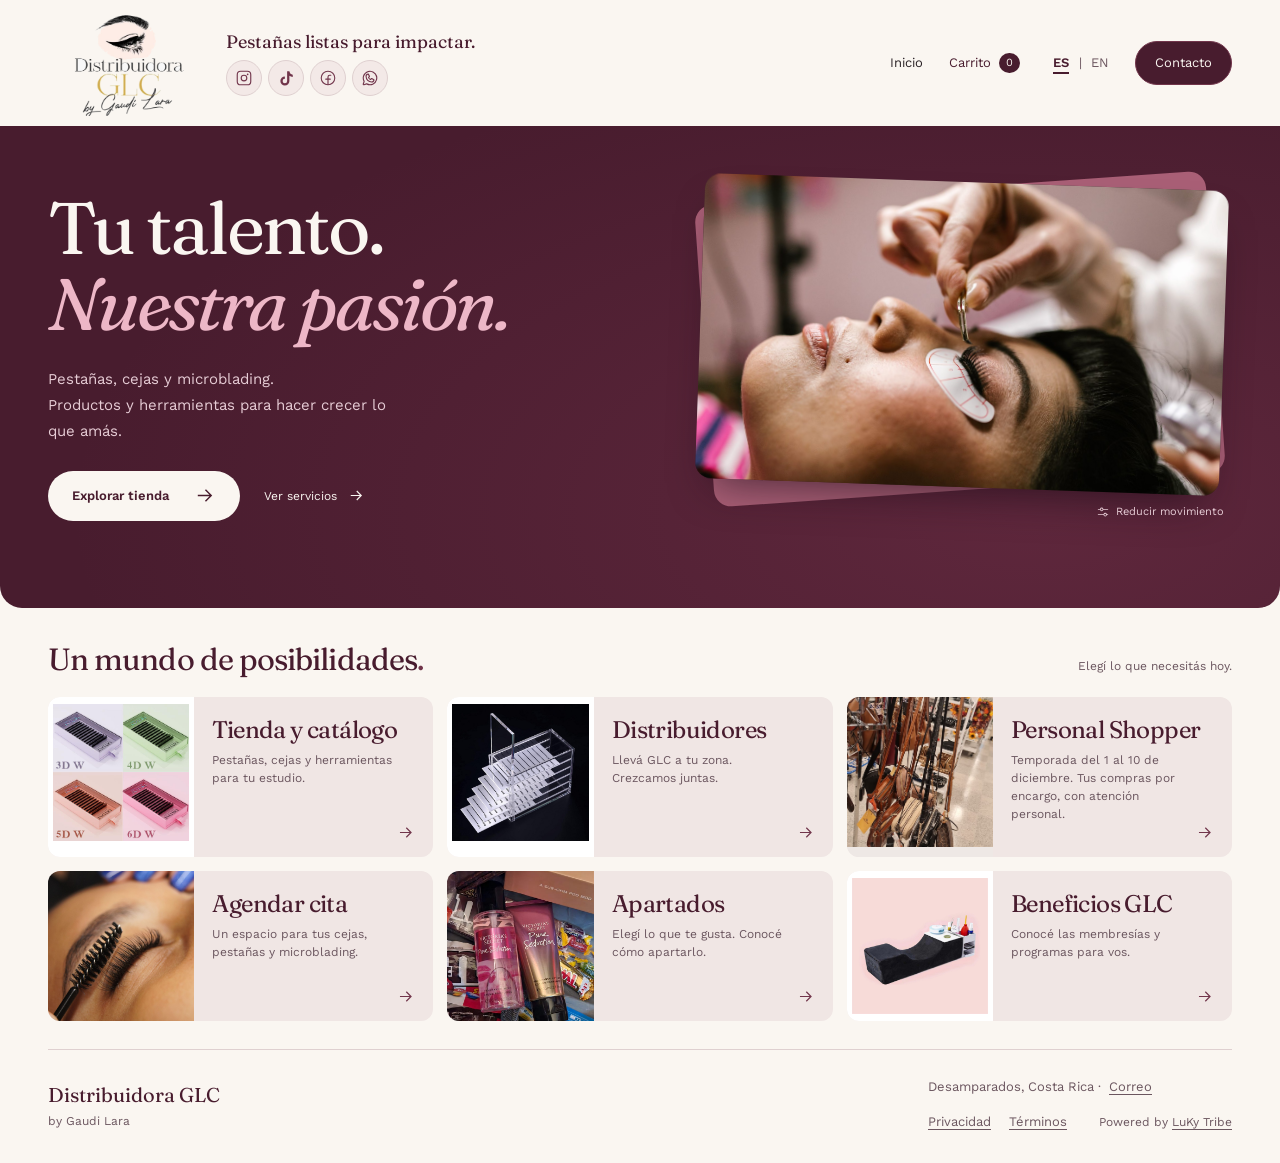
==== commit fe225c4c: "Personal Shopper: temporada del 1 al 10 de diciembre Co-Authored-By: Claude Opus 5.5 <noreply@anthro" ====
--- a/index.html
+++ b/index.html
@@ -53,7 +53,7 @@
   <div class="section-heading"><h2 id="services-title">Un mundo de posibilidades<span>.</span></h2><p>Elegí lo que necesitás hoy.</p></div>
   <div class="service-grid"><a class="service-card" href="#/catalogo" style="--order:0"><div class="service-photo contain"><img src="img/catalog/owner/pestanas-tecnologicas-3d-4d-5d-6d-7d.jpg" alt="Selección de pestañas profesionales" width="360" height="360" loading="lazy" decoding="async"></div><div class="service-copy"><h3>Tienda y catálogo</h3><p>Pestañas, cejas y herramientas para tu estudio.</p><span class="service-arrow"><svg class="arrow" viewBox="0 0 24 24" fill="none" stroke="currentColor" stroke-width="1.5" aria-hidden="true"><path d="M5 12h14M13 6l6 6-6 6"/></svg></span></div></a>
 <a class="service-card" href="#/distribuidores" style="--order:1"><div class="service-photo contain"><img src="img/catalog/owner/organizacion-para-almacenar.jpg" alt="Organizador de insumos para profesionales" width="360" height="360" loading="lazy" decoding="async"></div><div class="service-copy"><h3>Distribuidores</h3><p>Llevá GLC a tu zona. Crezcamos juntas.</p><span class="service-arrow"><svg class="arrow" viewBox="0 0 24 24" fill="none" stroke="currentColor" stroke-width="1.5" aria-hidden="true"><path d="M5 12h14M13 6l6 6-6 6"/></svg></span></div></a>
-<a class="service-card" href="#/personal-shopper" style="--order:2"><div class="service-photo "><img src="img/editorial/shopper-lookbook/11-retail-bags.jpg" alt="Bolsos en una tienda, referencia de Personal Shopper" width="360" height="360" loading="lazy" decoding="async"></div><div class="service-copy"><h3>Personal Shopper</h3><p>Tus compras por encargo, con atención personal.</p><span class="service-arrow"><svg class="arrow" viewBox="0 0 24 24" fill="none" stroke="currentColor" stroke-width="1.5" aria-hidden="true"><path d="M5 12h14M13 6l6 6-6 6"/></svg></span></div></a>
+<a class="service-card" href="#/personal-shopper" style="--order:2"><div class="service-photo "><img src="img/editorial/shopper-lookbook/11-retail-bags.jpg" alt="Bolsos en una tienda, referencia de Personal Shopper" width="360" height="360" loading="lazy" decoding="async"></div><div class="service-copy"><h3>Personal Shopper</h3><p>Temporada del 1 al 10 de diciembre. Tus compras por encargo, con atención personal.</p><span class="service-arrow"><svg class="arrow" viewBox="0 0 24 24" fill="none" stroke="currentColor" stroke-width="1.5" aria-hidden="true"><path d="M5 12h14M13 6l6 6-6 6"/></svg></span></div></a>
 <a class="service-card" href="#/citas" style="--order:3"><div class="service-photo "><img src="img/editorial/lashes.jpg" alt="Detalle de un servicio profesional de pestañas" width="360" height="360" loading="lazy" decoding="async"></div><div class="service-copy"><h3>Agendar cita</h3><p>Un espacio para tus cejas, pestañas y microblading.</p><span class="service-arrow"><svg class="arrow" viewBox="0 0 24 24" fill="none" stroke="currentColor" stroke-width="1.5" aria-hidden="true"><path d="M5 12h14M13 6l6 6-6 6"/></svg></span></div></a>
 <a class="service-card" href="#/apartados" style="--order:4"><div class="service-photo "><img src="img/editorial/shopper-lookbook/06-beauty-products.jpg" alt="Productos de belleza, referencia para compras por encargo" width="360" height="360" loading="lazy" decoding="async"></div><div class="service-copy"><h3>Apartados</h3><p>Elegí lo que te gusta. Conocé cómo apartarlo.</p><span class="service-arrow"><svg class="arrow" viewBox="0 0 24 24" fill="none" stroke="currentColor" stroke-width="1.5" aria-hidden="true"><path d="M5 12h14M13 6l6 6-6 6"/></svg></span></div></a>
 <a class="service-card" href="#/beneficios" style="--order:5"><div class="service-photo contain"><img src="img/catalog/owner/almohada-lashista-mas.jpg" alt="Equipamiento de un estudio de belleza" width="360" height="360" loading="lazy" decoding="async"></div><div class="service-copy"><h3>Beneficios GLC</h3><p>Conocé las membresías y programas para vos.</p><span class="service-arrow"><svg class="arrow" viewBox="0 0 24 24" fill="none" stroke="currentColor" stroke-width="1.5" aria-hidden="true"><path d="M5 12h14M13 6l6 6-6 6"/></svg></span></div></a></div>
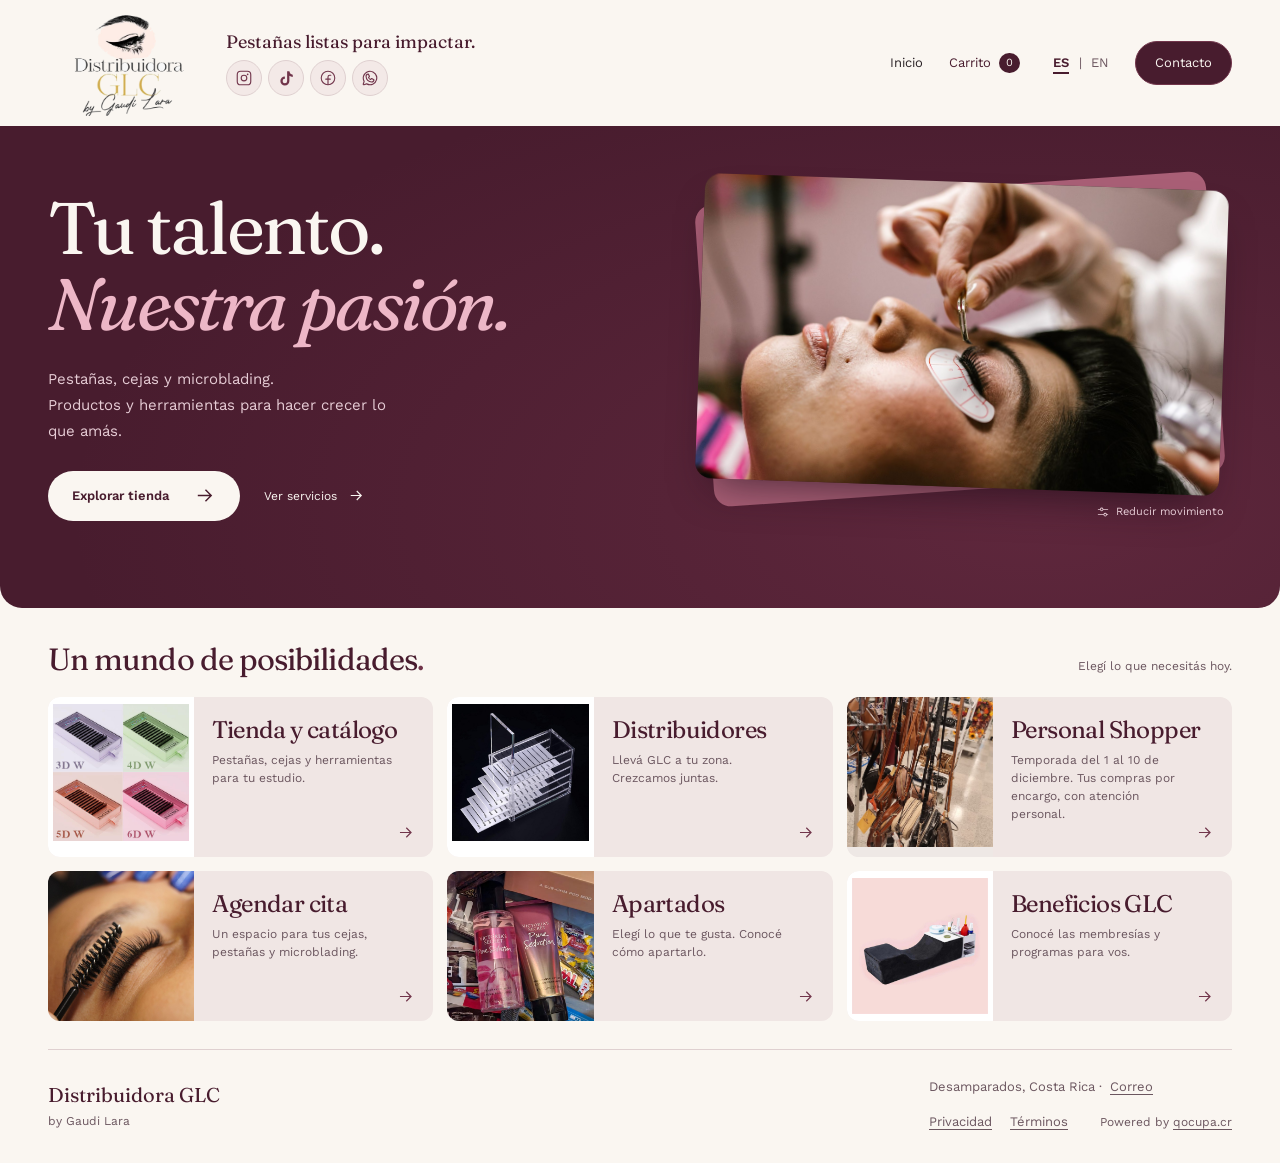
==== commit 8e88f8fe: "Pie: Powered by qocupa.cr Co-Authored-By: Claude Opus 5.5 <noreply@anthropic.com>" ====
--- a/index.html
+++ b/index.html
@@ -59,5 +59,5 @@
 <a class="service-card" href="#/beneficios" style="--order:5"><div class="service-photo contain"><img src="img/catalog/owner/almohada-lashista-mas.jpg" alt="Equipamiento de un estudio de belleza" width="360" height="360" loading="lazy" decoding="async"></div><div class="service-copy"><h3>Beneficios GLC</h3><p>Conocé las membresías y programas para vos.</p><span class="service-arrow"><svg class="arrow" viewBox="0 0 24 24" fill="none" stroke="currentColor" stroke-width="1.5" aria-hidden="true"><path d="M5 12h14M13 6l6 6-6 6"/></svg></span></div></a></div>
  </section>
 </div><section id="module-view" hidden><div class="view-toolbar wrap"><a href="#/inicio" data-es="← Volver al inicio" data-en="← Back to home">← Volver al inicio</a><span id="view-name"></span></div><div id="module-mount"></div><p id="view-error" role="alert" hidden></p></section></main>
-<footer class="site-footer wrap"><div class="footer-main"><p class="footer-identity">Distribuidora GLC <span>by Gaudi Lara</span></p></div><div class="footer-bottom"><p>Desamparados, Costa Rica · <a href="mailto:gaudicuentasglc@outlook.com" data-es="Correo" data-en="Email">Correo</a></p><nav aria-label="Información legal"><a href="privacidad.html" data-es="Privacidad" data-en="Privacy">Privacidad</a><a href="terminos.html" data-es="Términos" data-en="Terms">Términos</a></nav><p>Powered by <a href="https://www.lukytribe.com/" target="_blank" rel="noopener noreferrer">LuKy Tribe</a></p></div></footer>
+<footer class="site-footer wrap"><div class="footer-main"><p class="footer-identity">Distribuidora GLC <span>by Gaudi Lara</span></p></div><div class="footer-bottom"><p>Desamparados, Costa Rica · <a href="mailto:gaudicuentasglc@outlook.com" data-es="Correo" data-en="Email">Correo</a></p><nav aria-label="Información legal"><a href="privacidad.html" data-es="Privacidad" data-en="Privacy">Privacidad</a><a href="terminos.html" data-es="Términos" data-en="Terms">Términos</a></nav><p>Powered by <a href="https://qocupa.cr/" target="_blank" rel="noopener">qocupa.cr</a></p></div></footer>
 <noscript><nav aria-label="Servicios sin JavaScript"><a href="catalogo.html">Tienda</a> · <a href="distribuidores.html">Distribuidores</a> · <a href="personal-shopper.html">Personal Shopper</a> · <a href="citas.html">Citas</a> · <a href="apartados.html">Apartados</a> · <a href="beneficios.html">Beneficios</a></nav></noscript></body></html>
